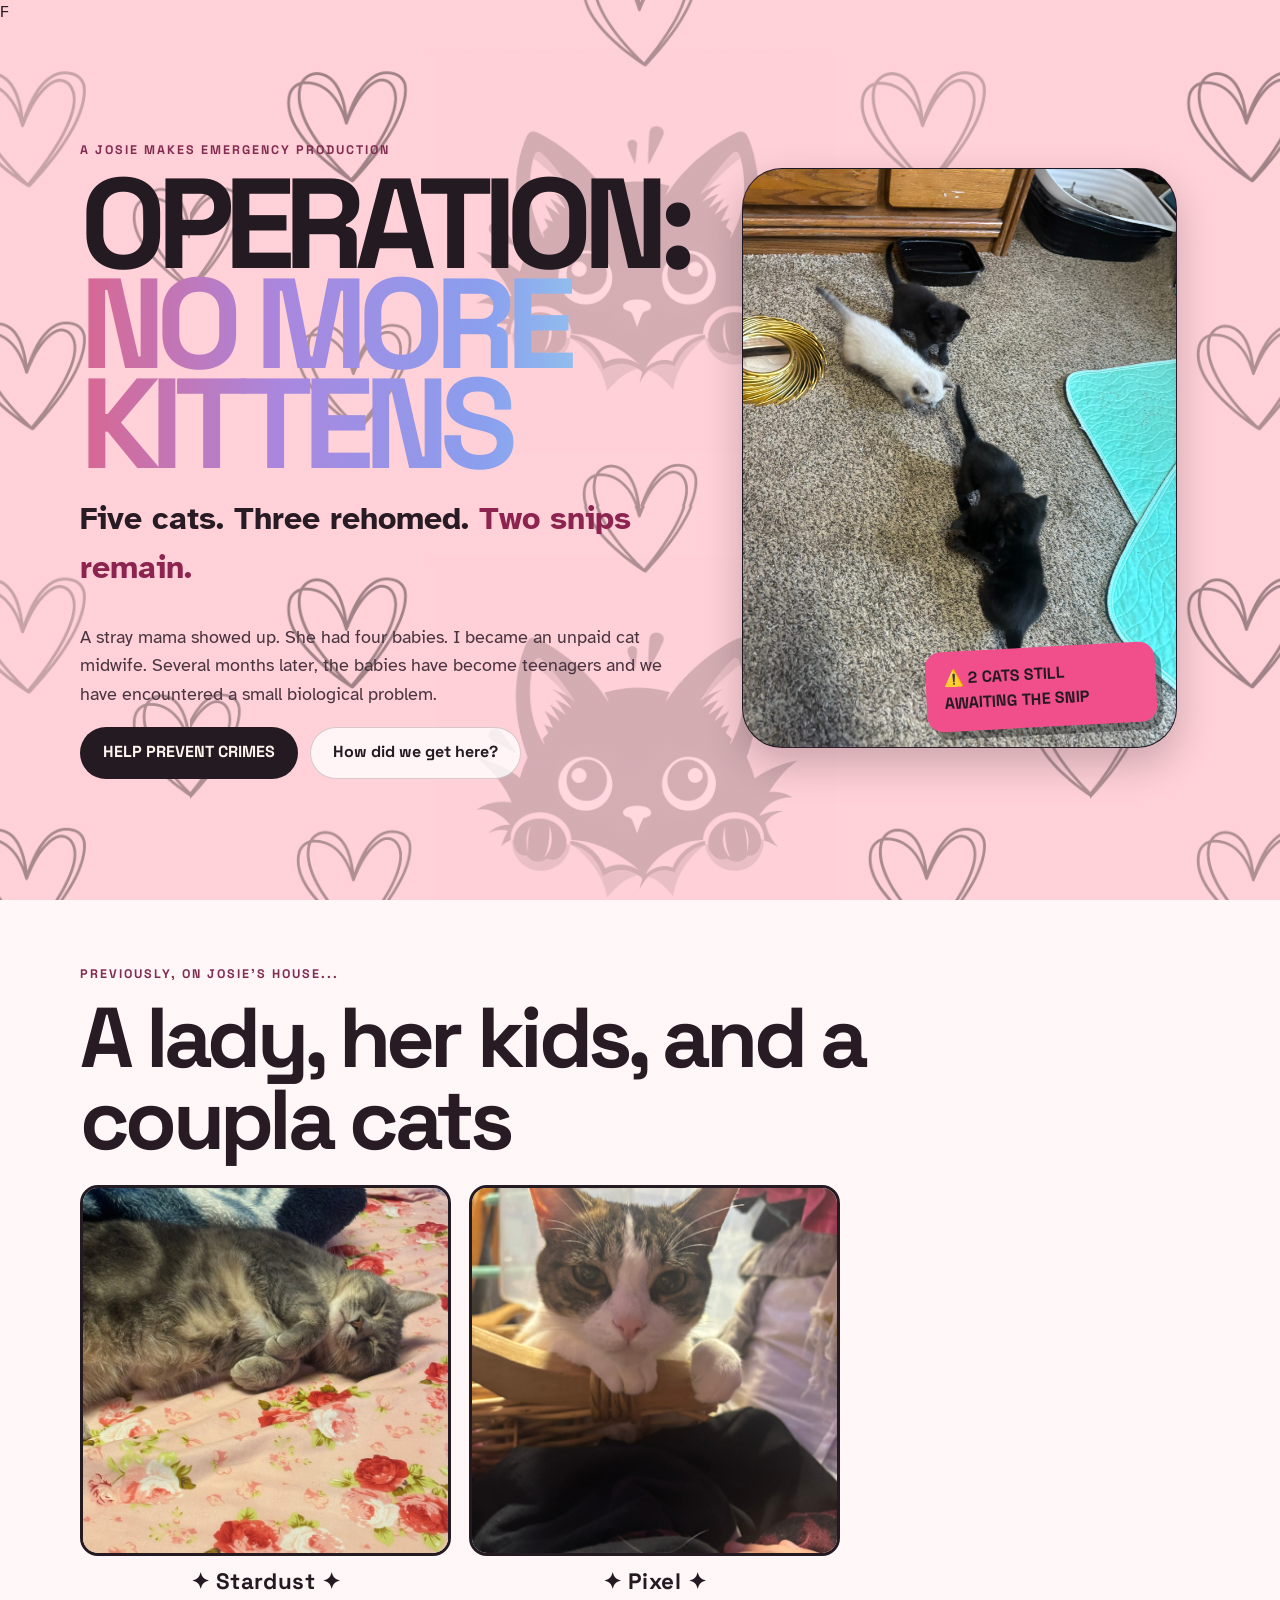
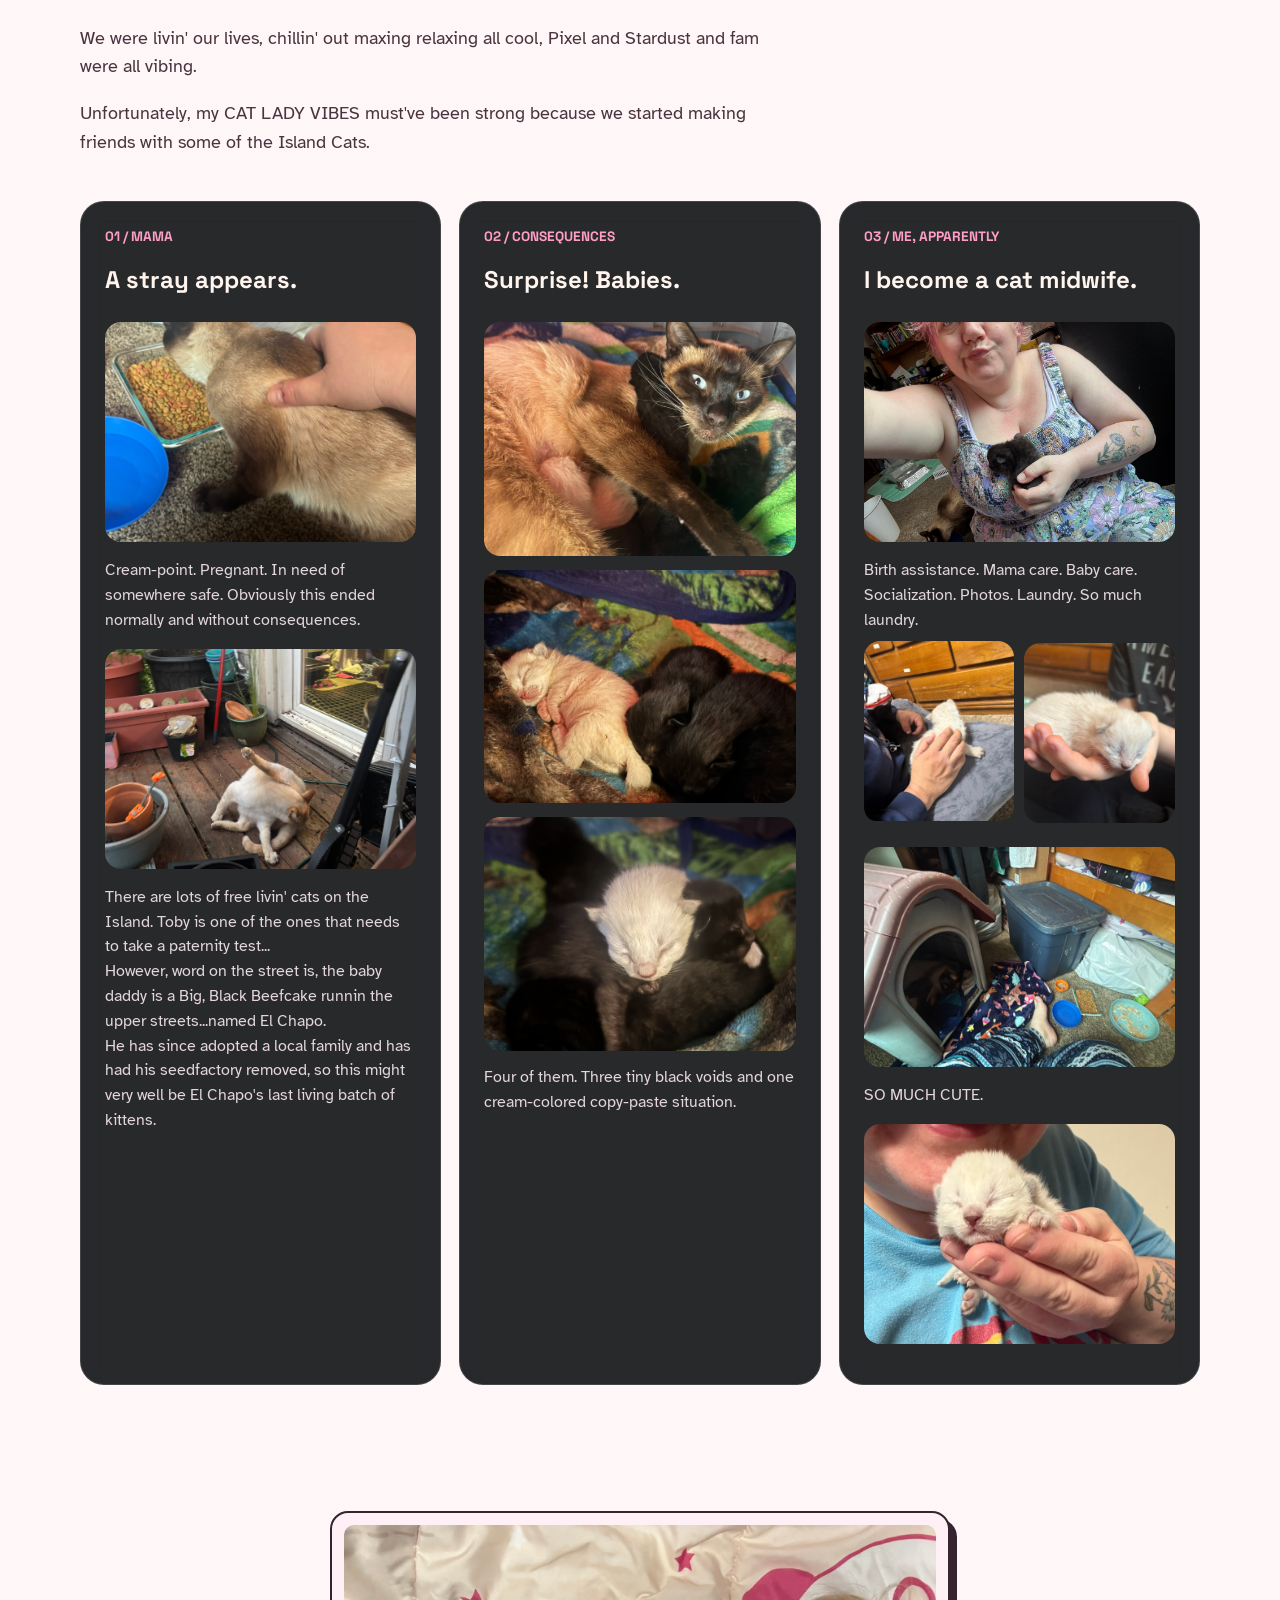
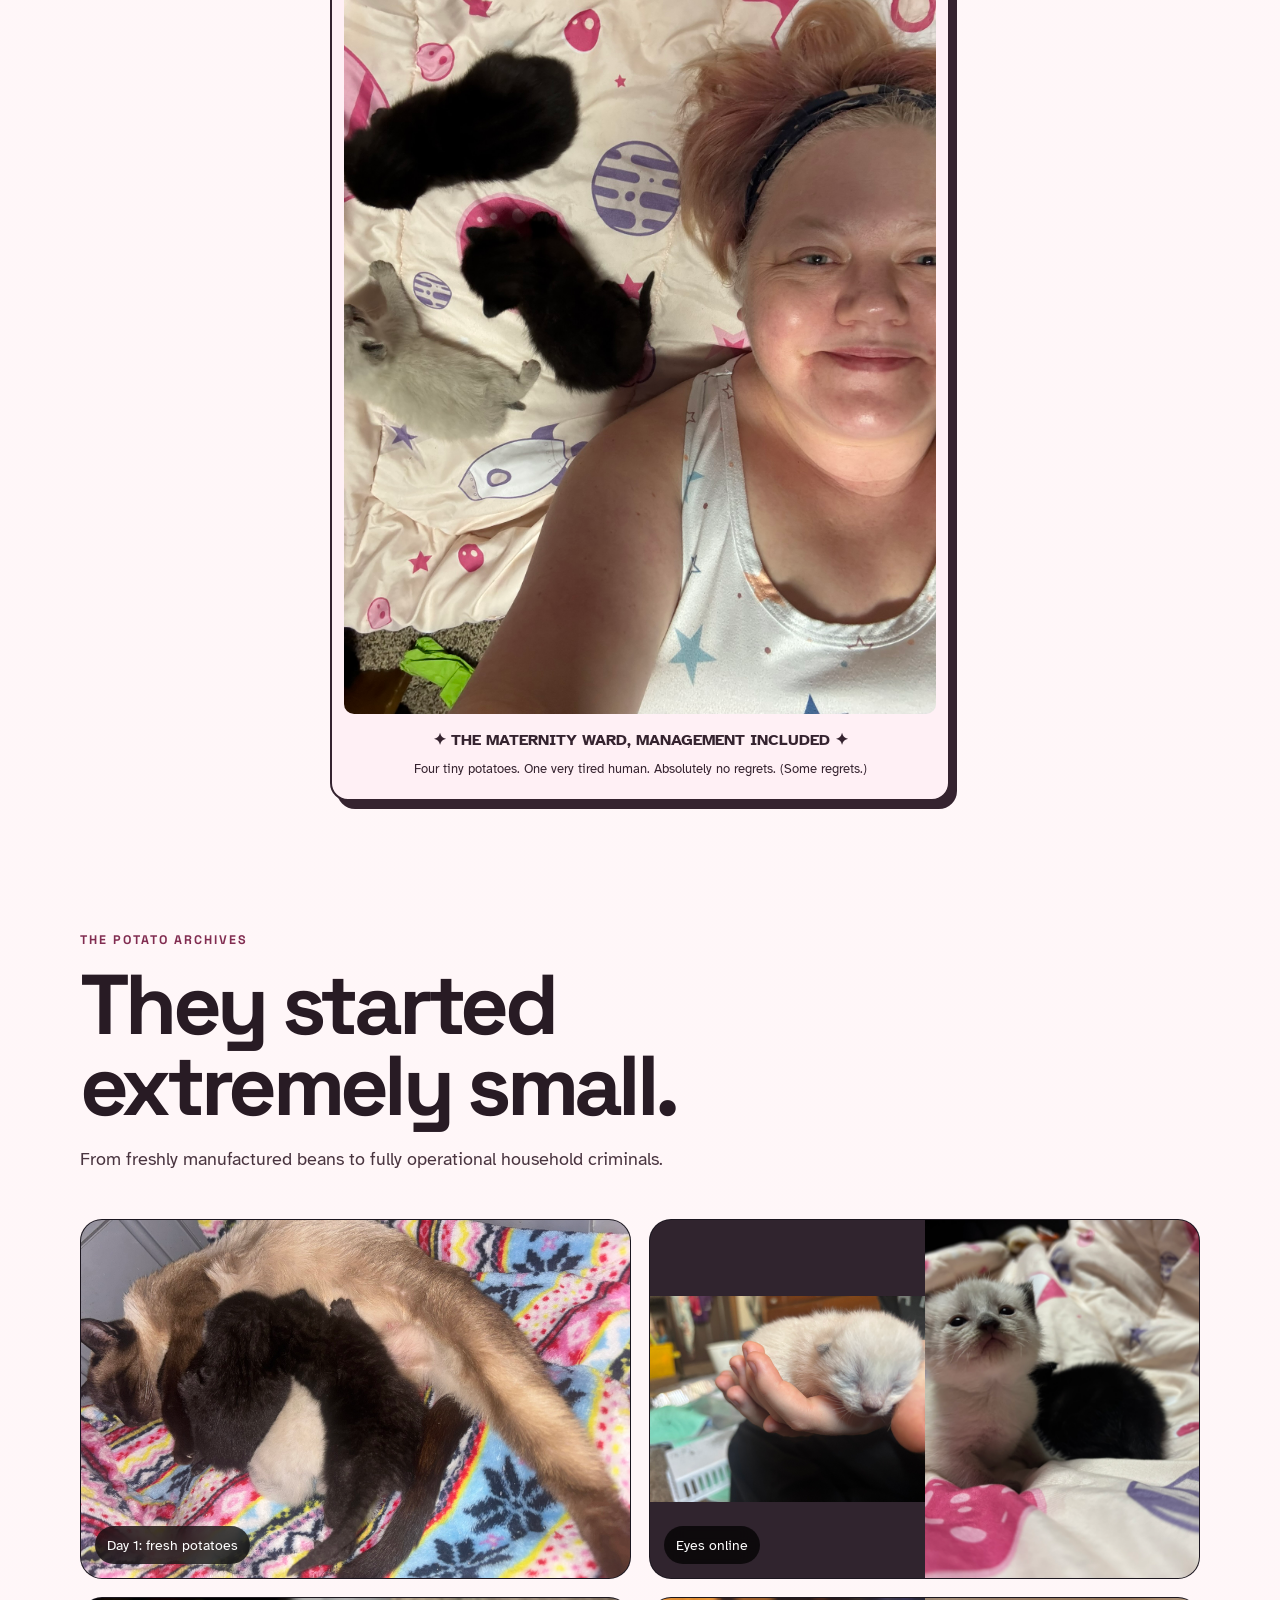
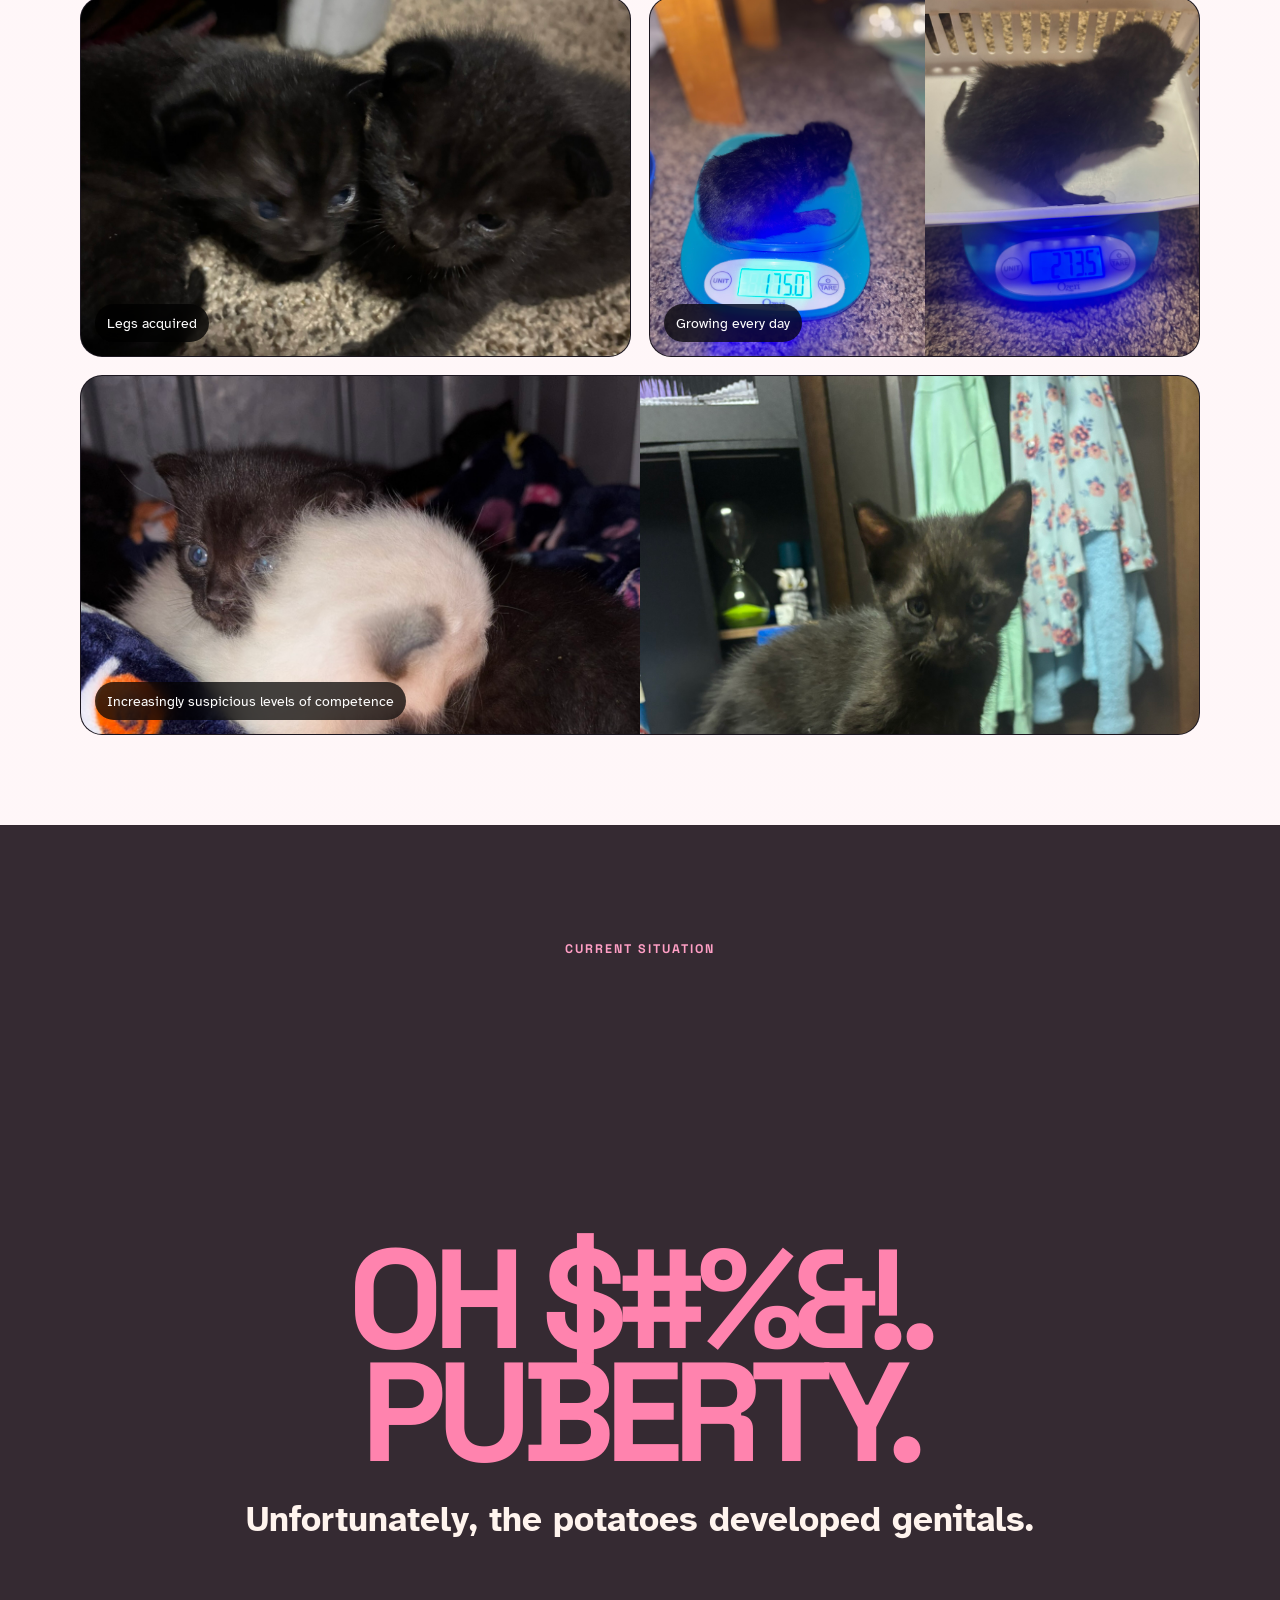
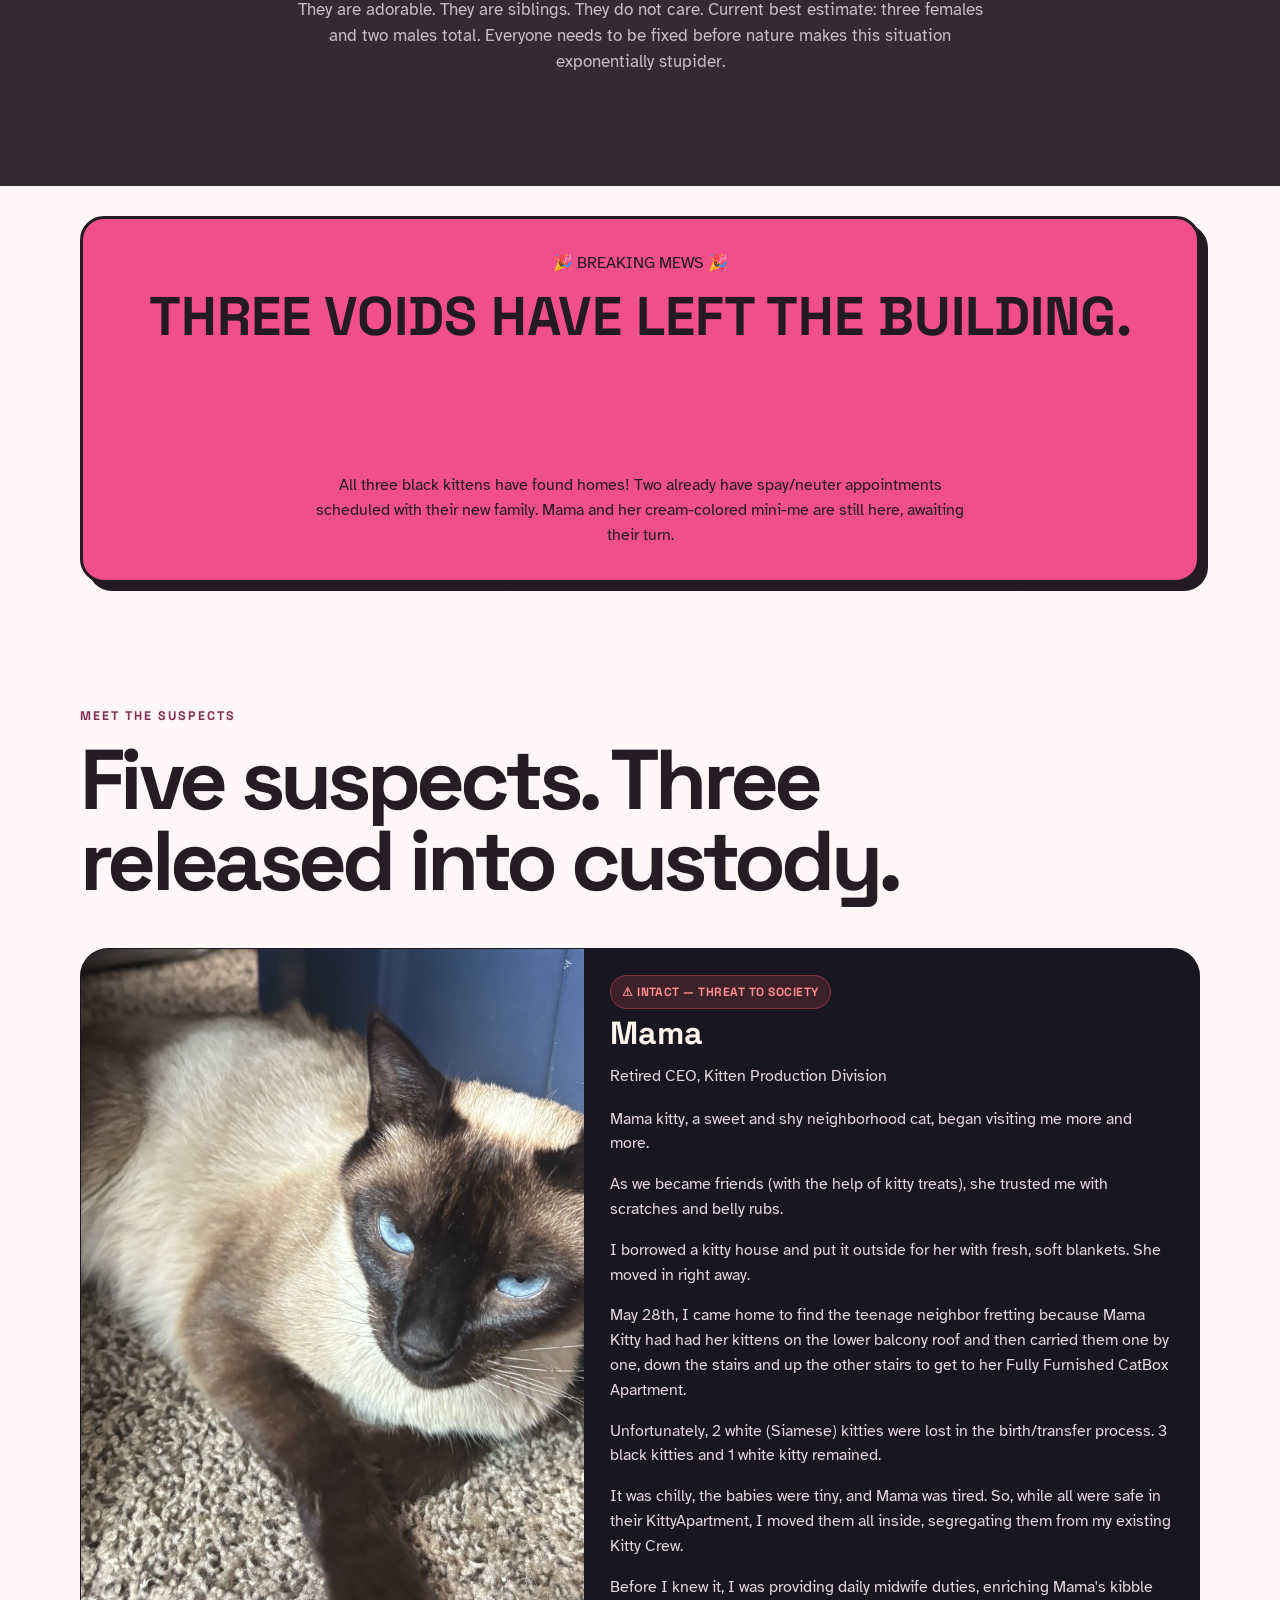
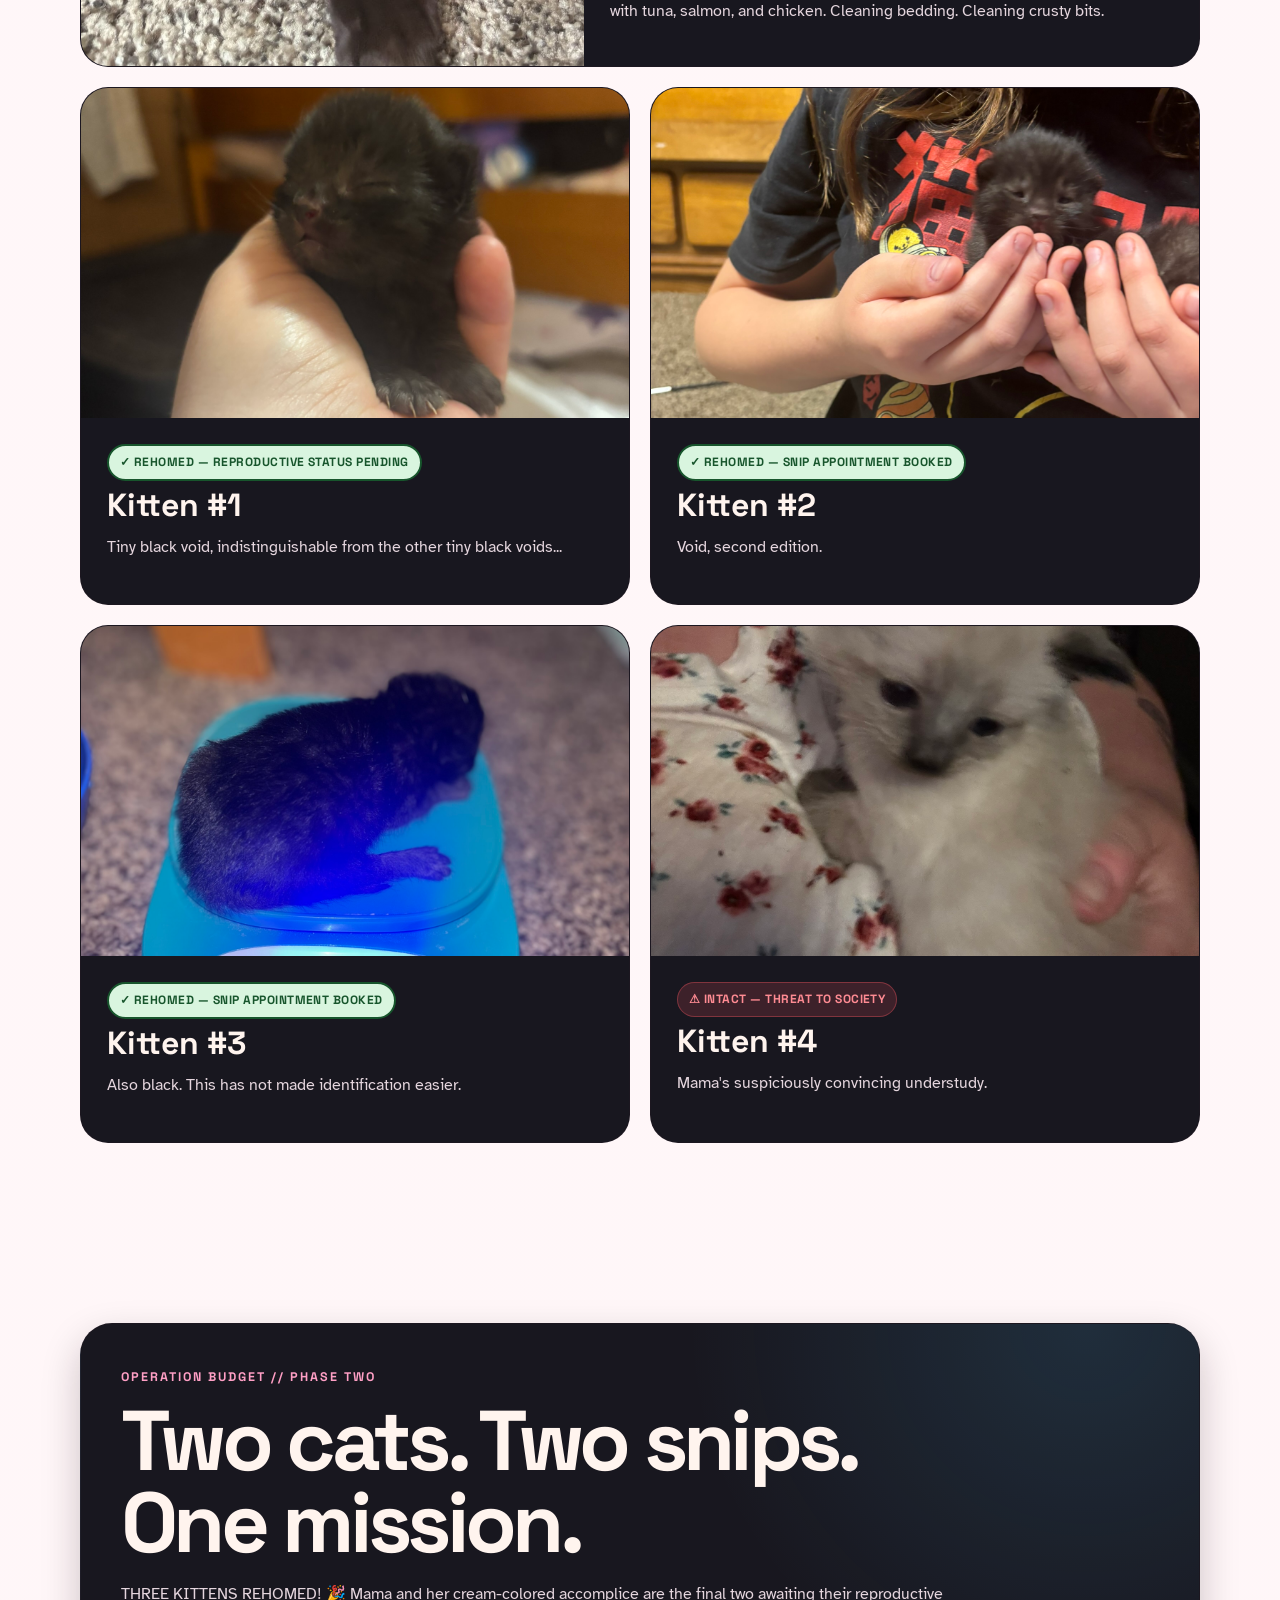
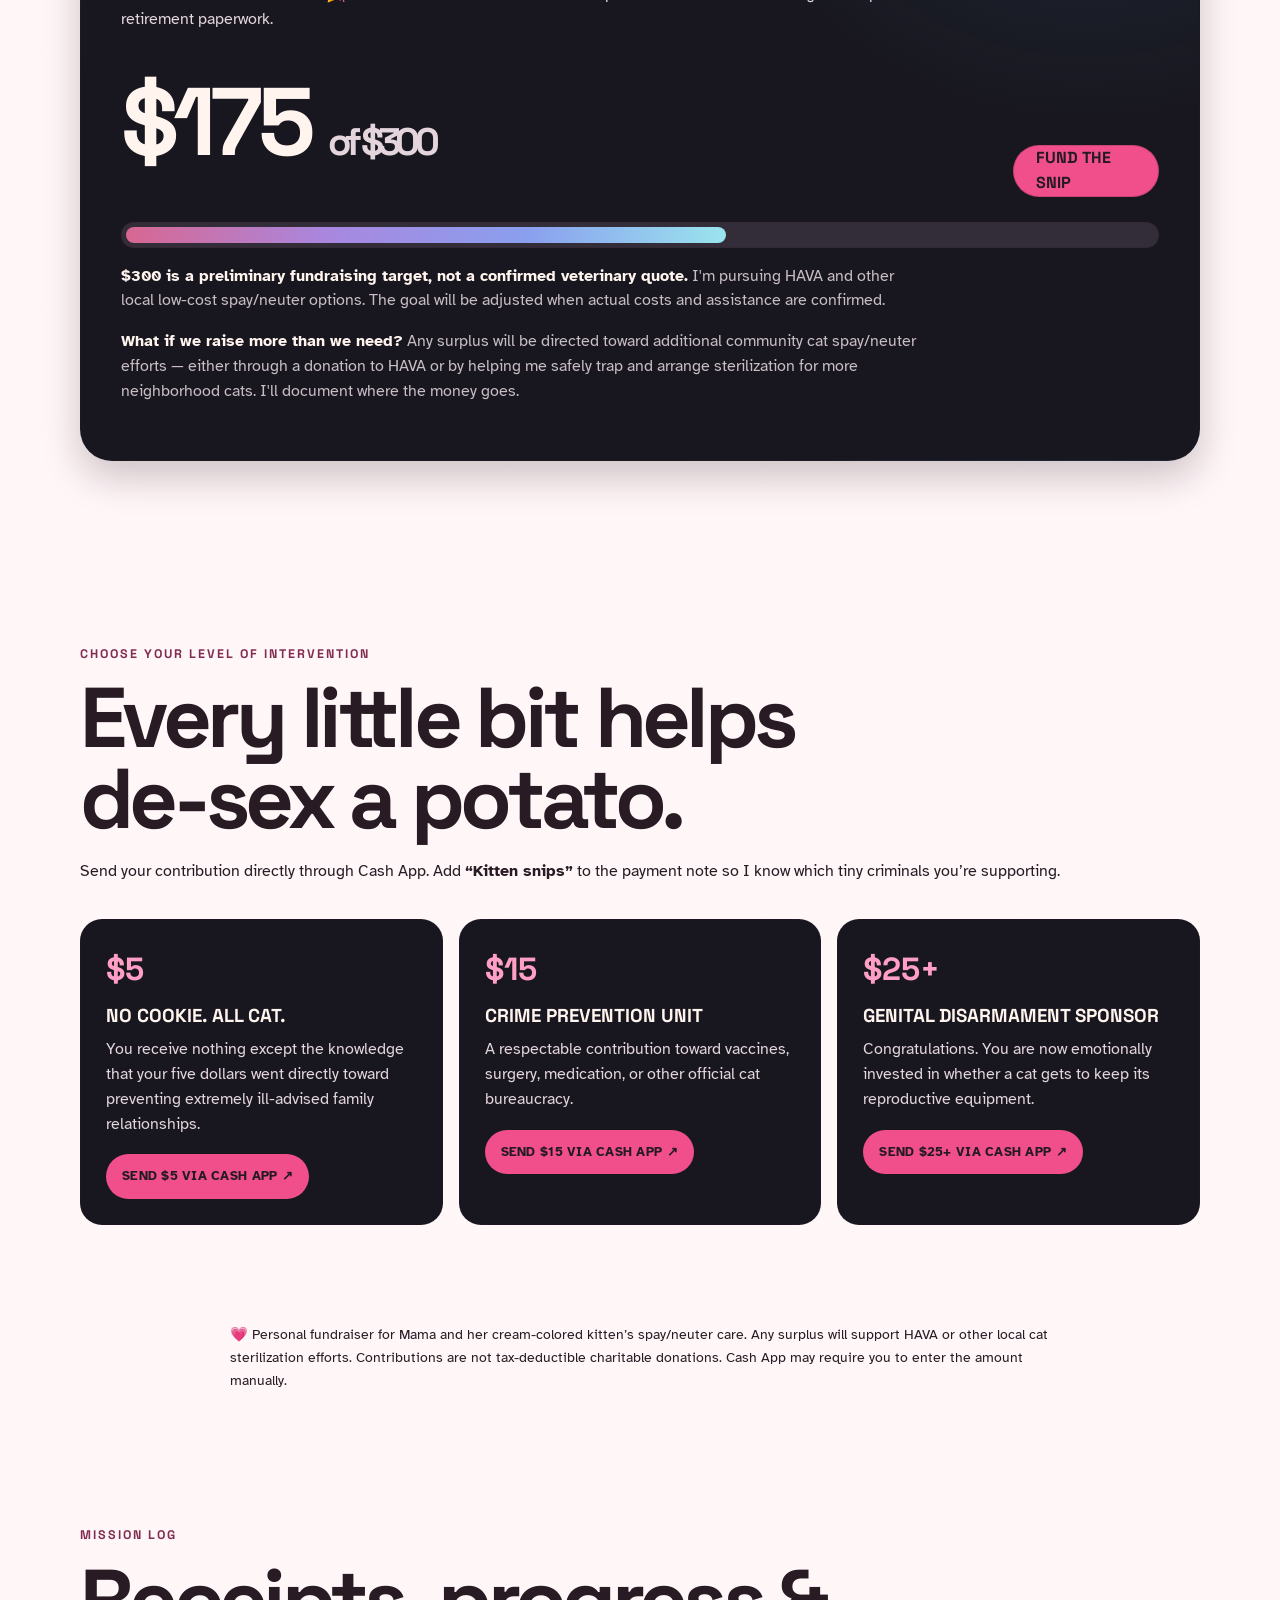
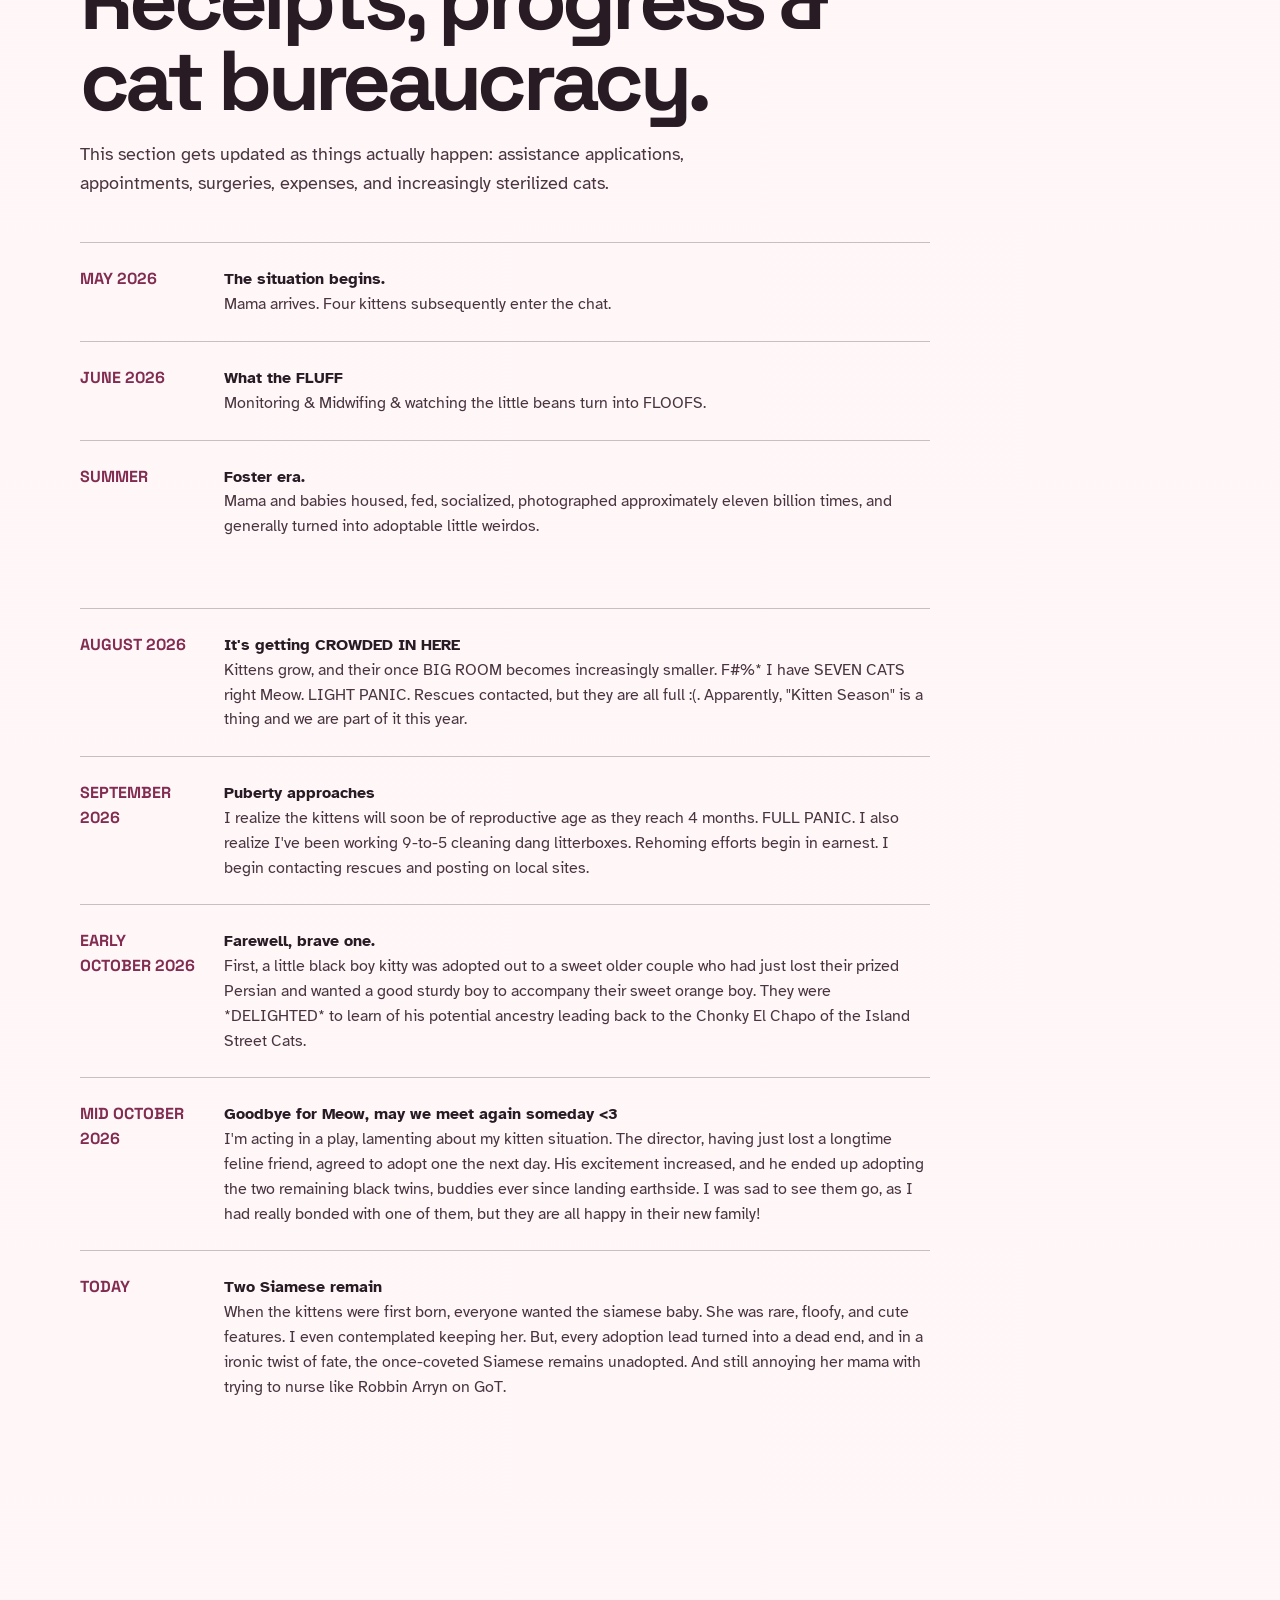
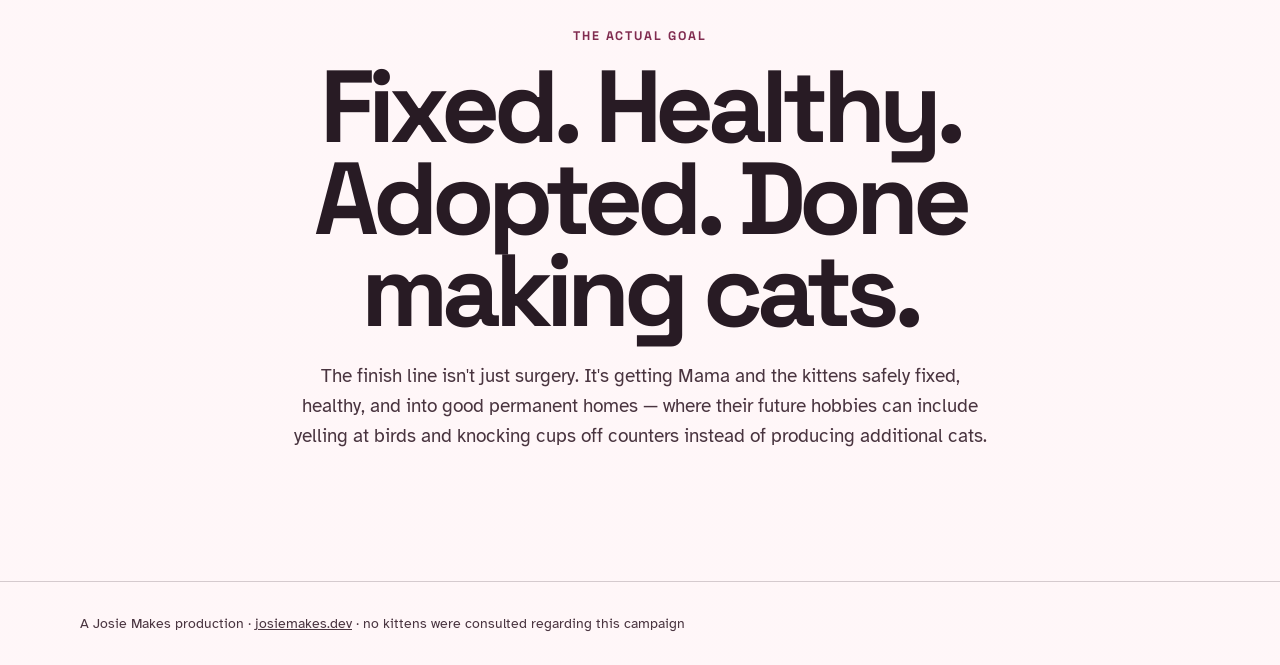
==== kittens/index.html @ ee3e8b47 "Update index.html +$100" ====
<!DOCTYPE html>
<html lang="en">

<head>
  <meta charset="UTF-8" />
  <meta name="viewport" content="width=device-width, initial-scale=1.0" />

  <title>Operation: No More Kittens | Josie Makes</title>F
  <meta name="description"
    content="Three kittens rehomed! Help Mama and her cream-colored kitten get spayed and support community cat care." />

  <!-- Same fonts as Josie Makes -->
  <link rel="preconnect" href="https://fonts.googleapis.com">
  <link rel="preconnect" href="https://fonts.gstatic.com" crossorigin>
  <link
    href="https://fonts.googleapis.com/css2?family=Atkinson+Hyperlegible:wght@400;700&family=Space+Grotesk:wght@400;500;600;700&display=swap"
    rel="stylesheet">

  <style>
    :root {
      --bg: #f7c8d0;

      /* dark ink */
      --ink: #241a22;
      --ink-soft: #49343f;

      /* cards */
      --card: #18171f;
      --card-2: #211f29;

      /* light text INSIDE dark cards */
      --cream: #fff4ee;
      --muted-light: #c9bdc4;

      /* text directly on pink */
      --text-dark: #281b24;
      --muted-dark: #765d69;

      /* accents */
      --pink: #d86791;
      --hot-pink: #f04f8b;
      --mauve: #a77c89;
      --red: #e65369;
      --green: #5dbb8a;

      --line: rgba(45, 27, 37, .20);
    }

    * {
      box-sizing: border-box;
    }

    html {
      scroll-behavior: smooth;
    }

    body {
      margin: 0;
      background:
        linear-gradient(rgba(255, 207, 216, 0.18),
          rgba(255, 207, 216, 0.18)),
        url("/images/cats/pinkcatwall3.png") center top / 900px auto repeat fixed;

      color: var(--text);
      font-family: "Atkinson Hyperlegible", sans-serif;
      line-height: 1.55;
    }

    h1,
    h2,
    h3,
    .eyebrow,
    .badge,
    .button {
      font-family: "Space Grotesk", sans-serif;
    }

    h1,
    h2,
    h3,
    p {
      margin-top: 0;
    }

    a {
      color: inherit;
    }

    img {
      display: block;
      max-width: 100%;
    }

    .wrap {
      width: min(calc(100% - 36px), var(--max));
      margin-inline: auto;
    }

    .section {
      padding: 90px 0;
    }

    .eyebrow {
      display: inline-block;
      margin-bottom: 14px;
      color: var(--yellow);
      font-size: .78rem;
      font-weight: 700;
      letter-spacing: .16em;
      text-transform: uppercase;
    }

    .section-title {
      max-width: 850px;
      margin-bottom: 18px;
      font-size: clamp(2.2rem, 7vw, 5.3rem);
      line-height: .96;
      letter-spacing: -.055em;
    }

    .section-copy {
      max-width: 720px;
      color: var(--muted);
      font-size: 1.15rem;
    }

    /* ---------------- HERO ---------------- */

    .hero {
      min-height: 94vh;
      display: grid;
      align-items: center;
      padding: 80px 0 60px;
      overflow: hidden;
    }

    .hero-grid {
      display: grid;
      grid-template-columns: 1.05fr .95fr;
      gap: 55px;
      align-items: center;
    }

    .hero h1 {
      margin-bottom: 20px;
      font-size: clamp(4rem, 10vw, 8.7rem);
      line-height: .78;
      letter-spacing: -.08em;
      text-transform: uppercase;
    }

    .hero h1 .no-more {
      display: block;
      background: linear-gradient(90deg,
          var(--pink),
          var(--purple),
          var(--blue),
          var(--cyan));
      -webkit-background-clip: text;
      background-clip: text;
      color: transparent;
    }

    .hero-tagline {
      max-width: 620px;
      margin-bottom: 30px;
      font-size: clamp(1.3rem, 3vw, 2rem);
      font-weight: 700;
    }

    .hero-tagline span {
      color: var(--yellow);
    }

    .hero-buttons {
      display: flex;
      flex-wrap: wrap;
      gap: 12px;
    }

    .button {
      display: inline-flex;
      justify-content: center;
      align-items: center;
      min-height: 52px;
      padding: 0 22px;
      border: 1px solid var(--line);
      border-radius: 999px;
      text-decoration: none;
      font-weight: 700;
      transition: .2s ease;
    }

    .button:hover {
      transform: translateY(-2px);
    }

    .button-primary {
      background: var(--text);
      color: #08080b;
    }

    .button-secondary {
      background: rgba(255, 255, 255, .05);
    }

    .hero-photo {
      position: relative;
      min-height: 560px;
      border: 1px solid var(--line);
      border-radius: 40px;
      background:
        linear-gradient(145deg, rgba(255, 79, 163, .15), transparent 45%),
        var(--card);
      box-shadow: var(--shadow);
      overflow: hidden;
    }

    .photo-slot {
      display: grid;
      place-items: center;
      min-height: 100%;
      padding: 30px;
      color: #77778a;
      text-align: center;
      font-family: "Space Grotesk", sans-serif;
      font-weight: 600;
    }

    .hero-sticker {
      position: absolute;
      right: 20px;
      bottom: 20px;
      max-width: 230px;
      padding: 15px 18px;
      border-radius: 16px;
      background: var(--yellow);
      color: #111;
      font-family: "Space Grotesk", sans-serif;
      font-weight: 700;
      transform: rotate(-3deg);
      box-shadow: 6px 8px 0 rgba(0, 0, 0, .35);
    }

    /* ---------------- STORY ---------------- */

    .story-grid {
      display: grid;
      grid-template-columns: repeat(3, 1fr);
      gap: 18px;
      margin-top: 45px;
    }

    .story-card,
    .cat-card,
    .contribution,
    .fundraiser {
      background: rgba(16, 18, 21, 0.90);
      backdrop-filter: blur(8px);
    }


    .story-number {
      margin-bottom: 50px;
      color: var(--pink);
      font-family: "Space Grotesk", sans-serif;
      font-size: .85rem;
      font-weight: 700;
    }

    .story-card h3 {
      font-size: 1.5rem;
    }

    .story-card p {
      margin-bottom: 0;
      color: var(--muted);
    }

    /* ---------------- TIMELINE ---------------- */

    .timeline {
      display: grid;
      grid-template-columns: 1.2fr .8fr 1fr;
      grid-auto-rows: 280px;
      gap: 14px;
      margin-top: 45px;
    }

    .timeline-card {
      position: relative;
      border: 1px solid var(--line);
      border-radius: 22px;
      background: var(--card);
      overflow: hidden;
    }

    .timeline-card:nth-child(1) {
      grid-row: span 2;
    }

    .timeline-card:nth-child(4) {
      grid-column: span 2;
    }

    .timeline-caption {
      position: absolute;
      left: 14px;
      bottom: 14px;
      max-width: calc(100% - 28px);
      padding: 8px 12px;
      border-radius: 999px;
      background: rgba(0, 0, 0, .72);
      font-size: .9rem;
      backdrop-filter: blur(10px);
    }

    /* ---------------- PUBERTY ---------------- */

    .puberty {
      padding: 110px 0;
      border-top: 1px solid var(--line);
      border-bottom: 1px solid var(--line);
      background:
        repeating-linear-gradient(-45deg,
          rgba(255, 229, 107, .05),
          rgba(255, 229, 107, .05) 15px,
          transparent 15px,
          transparent 30px);
      text-align: center;
    }

    .puberty h2 {
      margin-bottom: 24px;
      color: var(--yellow);
      font-size: clamp(3.5rem, 11vw, 9rem);
      line-height: .8;
      letter-spacing: -.07em;
    }

    .puberty .potatoes {
      margin: 0 auto;
      max-width: 800px;
      font-size: clamp(1.35rem, 3vw, 2.2rem);
      font-weight: 700;
    }

    .puberty .fine-print {
      max-width: 700px;
      margin: 22px auto 0;
      color: var(--muted);
      font-size: 1.05rem;
    }

    /* ---------------- CATS ---------------- */

    .cats-grid {
      display: grid;
      grid-template-columns: repeat(2, 1fr);
      gap: 20px;
      margin-top: 45px;
    }

    .cat-card {
      border: 1px solid var(--line);
      border-radius: 28px;
      background: var(--card);
      overflow: hidden;
    }

    .cat-card.mama {
      grid-column: span 2;
      display: grid;
      grid-template-columns: .9fr 1.1fr;
    }

    .cat-photo {
      min-height: 330px;
      background: var(--card-2);
    }

    .cat-info {
      padding: 26px;
    }

    .cat-name {
      margin-bottom: 5px;
      font-size: 2rem;
    }

    .cat-title {
      margin-bottom: 18px;
      color: var(--muted);
    }

    .badge {
      display: inline-block;
      padding: 7px 11px;
      border-radius: 999px;
      font-size: .75rem;
      font-weight: 700;
      letter-spacing: .04em;
    }

    .badge-danger {
      background: rgba(255, 89, 100, .16);
      color: #ff8b93;
      border: 1px solid rgba(255, 89, 100, .35);
    }

    .badge-fixed {
      background: rgba(114, 241, 166, .12);
      color: var(--green);
      border: 1px solid rgba(114, 241, 166, .3);
    }

    /* ---------------- FUNDRAISING ---------------- */

    .fundraiser {
      padding: 40px;
      border: 1px solid var(--line);
      border-radius: 32px;
      background:
        radial-gradient(circle at 90% 0%, rgba(84, 200, 255, .13), transparent 25rem),
        var(--card);
      box-shadow: var(--shadow);
    }

    .money-top {
      display: flex;
      justify-content: space-between;
      gap: 30px;
      align-items: end;
    }

    .money-number {
      font-family: "Space Grotesk", sans-serif;
      font-size: clamp(3rem, 8vw, 6rem);
      font-weight: 700;
      letter-spacing: -.06em;
    }

    .money-number span {
      color: var(--muted);
      font-size: .4em;
    }

    .progress-track {
      height: 26px;
      margin: 25px 0 16px;
      padding: 4px;
      border: 1px solid var(--line);
      border-radius: 999px;
      background: #09090c;
    }

    .progress-bar {
      width: 0%;
      height: 100%;
      border-radius: inherit;
      background: linear-gradient(90deg,
          var(--pink),
          var(--purple),
          var(--blue),
          var(--cyan));
      transition: width 1s ease;
    }

    .cost-note {
      max-width: 800px;
      color: var(--muted);
    }

    .cost-note strong {
      color: var(--text);
    }

    /* ---------------- CONTRIBUTIONS ---------------- */

    .contribution-grid {
      display: grid;
      grid-template-columns: repeat(3, 1fr);
      gap: 16px;
      margin-top: 35px;
    }

    .contribution {
      padding: 25px;
      border: 1px solid var(--line);
      border-radius: 22px;
      background: var(--card);
    }

    .contribution .amount {
      color: var(--cyan);
      font-family: "Space Grotesk", sans-serif;
      font-size: 2rem;
      font-weight: 700;
    }

    .contribution h3 {
      margin: 7px 0;
    }

    .contribution p {
      margin: 0;
      color: var(--muted);
    }

    /* ---------------- MISSION LOG ---------------- */

    .mission-log {
      max-width: 850px;
      margin-top: 45px;
    }

    .log-entry {
      display: grid;
      grid-template-columns: 120px 1fr;
      gap: 24px;
      padding: 24px 0;
      border-top: 1px solid var(--line);
    }

    .log-date {
      color: var(--yellow);
      font-family: "Space Grotesk", sans-serif;
      font-weight: 700;
    }

    .log-entry p {
      margin-bottom: 0;
      color: var(--muted);
    }

    /* ---------------- END ---------------- */

    .ending {
      padding: 110px 0 130px;
      text-align: center;
    }

    .ending h2 {
      max-width: 900px;
      margin: 0 auto 25px;
      font-size: clamp(2.8rem, 8vw, 6.5rem);
      line-height: .9;
      letter-spacing: -.06em;
    }

    .ending p {
      max-width: 700px;
      margin: 0 auto;
      color: var(--muted);
      font-size: 1.2rem;
    }

    footer {
      padding: 30px 0;
      border-top: 1px solid var(--line);
      color: var(--muted);
      font-size: .9rem;
    }

    /* ---------------- MOBILE ---------------- */

    @media (max-width: 800px) {
      .section {
        padding: 70px 0;
      }

      .hero {
        min-height: auto;
        padding-top: 55px;
      }

      .hero-grid,
      .cat-card.mama {
        grid-template-columns: 1fr;
      }

      .hero-photo {
        min-height: 430px;
      }

      .story-grid,
      .contribution-grid {
        grid-template-columns: 1fr;
      }

      .timeline {
        grid-template-columns: 1fr 1fr;
        grid-auto-rows: 230px;
      }

      .timeline-card:nth-child(1) {
        grid-row: span 1;
        grid-column: span 2;
      }

      .timeline-card:nth-child(4) {
        grid-column: span 2;
      }

      .cats-grid {
        grid-template-columns: 1fr;
      }

      .cat-card.mama {
        grid-column: auto;
      }

      .money-top {
        display: block;
      }

      .log-entry {
        grid-template-columns: 1fr;
        gap: 5px;
      }
    }

    @media (max-width: 500px) {
      .wrap {
        width: min(calc(100% - 24px), var(--max));
      }

      .hero h1 {
        font-size: clamp(3.4rem, 19vw, 5rem);
      }

      .hero-photo {
        min-height: 360px;
        border-radius: 26px;
      }

      .timeline {
        display: flex;
        flex-direction: column;
      }

      .timeline-card {
        min-height: 270px;
      }

      .fundraiser {
        padding: 25px 20px;
      }
    }

    /* ADOPTION VICTORY BANNER */

    .adoption-banner {
      margin: 30px 0;
      padding: 32px;
      border: 3px solid #241a22;
      border-radius: 24px;
      background: #f04f8b;
      color: #241a22;
      text-align: center;
      box-shadow: 8px 8px 0 #241a22;
    }

    /* Rest of the adoption-banner CSS here */

    .badge-success {
      background: #d9f5df;
      color: #17552c;
      border: 2px solid #17552c;
    }

    /* LAYOUT + PHOTO REPAIRS — October 2026 */
    :root {
      --max: 1120px;
      --text: var(--cream);
      --muted: var(--muted-light);
      --yellow: var(--hot-pink);
      --purple: #a987df;
      --blue: #8a9fee;
      --cyan: #9ae4ee;
      --shadow: 0 16px 38px rgba(28, 12, 24, .22);
    }
    body { color: var(--text-dark); }
    .eyebrow { color: #812c50; }
    .section-copy { color: var(--ink-soft); }
    .hero-tagline span { color: #8d234f; }
    .hero h1 { color: var(--ink); }
    .button-primary { background: var(--ink); color: #fff4ee; }
    .button-secondary { background: rgba(255,255,255,.78); color: var(--ink); }
    .hero-photo .photo-slot { height: 100%; padding: 0; }
    .hero-photo .photo-slot img { width: 100%; height: 100%; min-height: 560px; object-fit: cover; }
    .hero-sticker { background: #f04f8b; color: #241a22; }
    .story-card { padding: 24px; border-radius: 24px; color: var(--cream); border: 1px solid rgba(255,255,255,.13); }
    .story-card p, .story-card .story-number { color: var(--muted-light); }
    .story-card .story-number { color: #ff9fc5; margin-bottom: 14px; }
    .story-card h3 { color: var(--cream); }
    .story-photo { margin: 14px 0 22px; }
    .story-photo img { display: block; width: 100%; max-height: 370px; object-fit: cover; border-radius: 15px; }
    .story-photo-pair { display: grid; grid-template-columns: 1fr 1fr; gap: 15px; max-width: 760px; margin: 25px 0; }
    .story-photo-pair img { width: 100%; height: 290px; object-fit: cover; border: 3px solid var(--ink); border-radius: 18px; }
    .story-intro { max-width: 800px; }
    .story-card .photo-pair { display: grid; grid-template-columns: 1fr 1fr; gap: 10px; }
    .story-card .photo-pair .story-photo { margin: 8px 0; }
    .story-card .photo-pair img { height: 180px; }
    .story-card .story-photo img { max-height: 250px; }
    .story-card .story-photo + .story-photo { margin-top: 10px; }
    .story-card .story-photo figcaption { font-size: .82rem; margin-top: 5px; color: var(--muted-light); }
    .timeline-card .photo-slot { padding: 0; height: 100%; min-height: 0; display: block; }
    .timeline-card .photo-slot img { width: 100%; height: 100%; object-fit: cover; }
    .timeline-card .photo-pair { display: grid; grid-template-columns: 1fr 1fr; height: 100%; }
    .timeline-card .photo-pair img { width: 100%; height: 100%; object-fit: cover; }
    .timeline-caption { color: #fff; z-index: 1; }
    .puberty { background: rgba(36, 26, 34, .92); color: var(--cream); }
    .puberty .eyebrow { color: #ff9fc5; }
    .puberty h2 { color: #ff83ae; }
    .puberty .fine-print { color: var(--muted-light); margin-top: 24px; }
    .puberty-gallery { display: grid; grid-template-columns: repeat(3, minmax(0,1fr)); gap: 12px; max-width: 850px; margin: 25px auto 35px; }
    .puberty-gallery img { width: 100%; height: 210px; object-fit: cover; border-radius: 18px; }
    .puberty-photo { max-width: 320px; margin: 25px auto; }
    .puberty-photo img { width: 100%; max-height: 280px; object-fit: cover; border-radius: 18px; }
    .adoption-banner h2 { margin: 12px 0; font-size: clamp(1.8rem, 5vw, 3.4rem); line-height: 1.05; }
    .adoption-banner p { max-width: 650px; margin: 16px auto 0; }
    .adoption-banner img { width: min(100%, 660px); max-height: 390px; object-fit: contain; margin: 20px auto; border-radius: 18px; }
    .cat-photo { overflow: hidden; }
    .cat-photo .photo-slot { padding: 0; height: 100%; }
    .cat-photo img { display: block; width: 100%; height: 100%; min-height: 330px; max-height: 430px; object-fit: cover; }
    .cat-card.mama .cat-photo img { max-height: none; }
    .cat-card { color: var(--cream); }
    .cat-title, .cat-info p { color: var(--muted-light); }
    .fundraiser, .contribution { color: var(--cream); }
    .fundraiser .eyebrow { color: #ff9fc5; }
    .fundraiser .cost-note, .contribution p { color: var(--muted-light); }
    .fundraiser .cost-note strong { color: var(--cream); }
    .contribution .amount { color: #ff9fc5; }
    .mission-log .log-entry { border-top-color: rgba(36,26,34,.25); }
    .mission-log .log-date { color: #812c50; }
    .mission-log .log-entry p, .ending p, footer { color: var(--ink-soft); }
    .ending .eyebrow { color: #812c50; }
    @media (max-width: 800px) {
      .hero-photo .photo-slot img { min-height: 430px; }
      .story-photo-pair img { height: 220px; }
      .puberty-gallery img { height: 170px; }
    }
    @media (max-width: 500px) {
      .hero-photo .photo-slot img { min-height: 360px; }
      .story-photo-pair { gap: 8px; }
      .story-photo-pair img { height: 170px; }
      .puberty-gallery { gap: 7px; }
      .puberty-gallery img { height: 130px; border-radius: 10px; }
      .story-card { padding: 20px; }
      .cat-photo img { max-height: 370px; }
    }


    /* CONTRAST FIX: readable text on charcoal cards */
    .cat-card, .cat-card .cat-info, .fundraiser, .contribution, .story-card {
      color: #fff4ee;
    }
    .cat-card .cat-name, .cat-card h3,
    .fundraiser h2, .fundraiser .section-title,
    .fundraiser .money-number, .contribution h3,
    .story-card h3 {
      color: #fff4ee;
    }
    .cat-card .cat-title, .cat-card .cat-info p,
    .fundraiser p, .fundraiser .money-number span,
    .contribution p, .story-card p {
      color: #e4d5dd;
    }
    .fundraiser .eyebrow { color: #ff9fc5; }
    .fundraiser .button-primary { background: #f04f8b; color: #241a22; }
    .fundraiser .progress-track { background: #332d39; }

  
    /* ===== TAME THE GIANT POTATO PHOTOS ===== */
    .story-photo {
      width: 100%;
      max-width: 100%;
      margin: 16px 0;
      overflow: hidden;
      border-radius: 16px;
    }
    .story-photo img {
      display: block;
      width: 100%;
      height: 220px;
      object-fit: cover;
      object-position: center;
    }
    .story-card {
      min-width: 0;
      overflow: hidden;
    }
    .story-card img {
      width: 100%;
      max-height: 240px;
      object-fit: cover;
      border-radius: 12px;
    }
    .timeline-card img {
      width: 100%;
      height: 100%;
      object-fit: cover;
    }
    .cat-photo { overflow: hidden; }
    .cat-photo img {
      display: block;
      width: 100%;
      height: 300px;
      object-fit: cover;
    }
    .cat-card.mama .cat-photo img {
      height: 100%;
      min-height: 330px;
    }
    /* Keep the two introductory portraits from becoming full-screen. */
    .story-photo-pair { max-width: 760px; }
    .story-photo-pair img { height: 220px; }
    @media (max-width: 600px) {
      .story-photo img { height: 190px; }
      .story-photo-pair img { height: 180px; }
      .cat-card.mama .cat-photo img { height: 280px; min-height: 0; }
    }

    /* ===== PHOTO LAYOUT REFINEMENTS: STARDUST, PIXEL & POTATO ARCHIVES ===== */
    .story-photo-pair {
      display: grid;
      grid-template-columns: repeat(2, minmax(0, 1fr));
      gap: 18px;
      width: min(100%, 760px);
      max-width: 760px;
      margin: 24px 0;
    }
    .story-photo-pair .resident-cat { margin: 0; min-width: 0; }
    .story-photo-pair .resident-cat img {
      width: 100%;
      height: auto;
      aspect-ratio: 1 / 1;
      object-fit: cover;
      border: 3px solid var(--ink);
      border-radius: 18px;
    }
    .resident-cat figcaption {
      margin-top: 9px;
      color: var(--ink);
      text-align: center;
      font-family: "Space Grotesk", sans-serif;
      font-size: clamp(1.05rem, 2.5vw, 1.4rem);
      font-weight: 700;
      letter-spacing: .02em;
    }
    /* Each consequences photo gets its own wide, legible frame. */
    .consequences-card .story-photo { margin: 14px 0; }
    .consequences-card .story-photo img,
    .story-card .consequences-card .story-photo img {
      display: block;
      width: 100%;
      height: auto;
      aspect-ratio: 4 / 3;
      max-height: none;
      object-fit: cover;
      border-radius: 14px;
    }
    /* Bigger, wider archive panels instead of a cramped mosaic. */
    .timeline {
      grid-template-columns: repeat(2, minmax(0, 1fr));
      grid-auto-rows: 360px;
      gap: 18px;
    }
    .timeline-card:nth-child(1),
    .timeline-card:nth-child(4) {
      grid-row: auto;
      grid-column: auto;
    }
    .timeline-card:last-child { grid-column: 1 / -1; }
    .timeline-card .photo-slot,
    .timeline-card .photo-pair { width: 100%; height: 100%; min-height: 0; }
    .timeline-card .photo-slot img,
    .timeline-card .photo-pair img {
      display: block;
      width: 100%;
      height: 100%;
      object-fit: cover;
    }
    .timeline-card .photo-pair { grid-template-columns: repeat(2, minmax(0, 1fr)); }
    .timeline-caption { color: #fff; }
    @media (max-width: 800px) {
      .timeline { grid-template-columns: 1fr; grid-auto-rows: 340px; }
      .timeline-card:nth-child(1), .timeline-card:nth-child(4),
      .timeline-card:last-child { grid-column: auto; grid-row: auto; }
    }
    @media (max-width: 500px) {
      .story-photo-pair { gap: 10px; }
      .story-photo-pair .resident-cat img { height: auto; aspect-ratio: 1 / 1; }
      .resident-cat figcaption { font-size: 1rem; }
      .timeline { display: grid; grid-template-columns: 1fr; grid-auto-rows: 285px; }
      .timeline-card { min-height: 0; }
      .consequences-card .story-photo img { aspect-ratio: 4 / 3; height: auto; }
    }

  <p style="text-align:center; font-size:0.95rem; margin:18px 0; color:#ffe1eb;">
  🐾 <strong>Help us keep the kitten accounting straight!</strong><br>
  When sending your contribution through Cash App,
  please enter <strong>“Operation: No More Kittens”</strong>
  in the payment memo so we can track every dollar raised.
</p>
    
    /* Cash App contribution links */
    .cash-intro { max-width: 720px; line-height: 1.65; margin: 12px 0 24px; }
    .cash-button { display: inline-flex; align-items: center; justify-content: center; text-align: center; margin-top: 18px; padding: 12px 16px; min-height: 44px; border-radius: 999px; background: #f04f8b; color: #241a22 !important; font-weight: 800; text-decoration: none; font-size: .84rem; letter-spacing: .02em; transition: transform .15s ease, filter .15s ease; }
    .cash-button:hover { transform: translateY(-2px); filter: brightness(1.08); }
    .cash-disclaimer { font-size: .9rem; line-height: 1.6; max-width: 820px; margin: 8px auto 40px; }
    @media (max-width: 650px) { .cash-button { width: 100%; } }


    /* Show the entire baby, no accidental decapitation */
.timeline-card img.show-whole-photo {
  object-fit: contain !important;
  object-position: center;
  background: #30242e;
}
.kitten-selfie {
  max-width: 620px;
  margin: 36px auto;
  padding: 12px 12px 20px;
  background: #fff0f5;
  border: 2px solid #35232f;
  border-radius: 18px;
  text-align: center;
  box-shadow: 7px 8px 0 #35232f;
}

.kitten-selfie img {
  width: 100%;
  height: auto;
  display: block;
  border-radius: 10px;
}

.kitten-selfie figcaption {
  color: #35232f;
  font-weight: 800;
  padding: 14px 8px 0;
}

.kitten-selfie figcaption small {
  display: block;
  font-weight: 400;
  margin-top: 6px;
}
    
</style>
</head>

<body>

  <!-- HERO -->
  <header class="hero">
    <div class="wrap hero-grid">

      <div>
        <div class="eyebrow">A Josie Makes Emergency Production</div>

        <h1>
          Operation:
          <span class="no-more">No More Kittens</span>
        </h1>

        <p class="hero-tagline">
          Five cats. Three rehomed.
          <span>Two snips remain.</span>
        </p>

        <p class="section-copy">
          A stray mama showed up. She had four babies.
          I became an unpaid cat midwife. Several months later,
          the babies have become teenagers and we have encountered
          a small biological problem.
        </p>

        <div class="hero-buttons">
          <a class="button button-primary" href="#fundraiser">
            HELP PREVENT CRIMES
          </a>

          <a class="button button-secondary" href="#story">
            How did we get here?
          </a>
        </div>
      </div>

      <div class="hero-photo">
        <div class="photo-slot">
          <img src="/images/cats/02playingkittens.JPEG" alt="4 young kittens, 3 black, 1 white" loading="lazy">
        </div>

        <div class="hero-sticker">
          ⚠️ 2 CATS STILL AWAITING THE SNIP
        </div>
      </div>

    </div>
  </header>


  <!-- ORIGIN STORY -->
  <section class="section" id="story">
    <div class="wrap">
      <div class="eyebrow">Previously, on Josie's House...</div>
      <h2 class="section-title">A lady, her kids, and a coupla cats</h2>
      <div class="story-photo-pair" aria-label="Meet Stardust and Pixel">
        <figure class="resident-cat">
          <img src="/images/cats/01stardust.JPEG" alt="Stardust, one of the resident cats" loading="lazy">
          <figcaption>✦ Stardust ✦</figcaption>
        </figure>
        <figure class="resident-cat">
          <img src="/images/cats/01pixel.JPEG" alt="Pixel, one of the resident cats" loading="lazy">
          <figcaption>✦ Pixel ✦</figcaption>
        </figure>
      </div>
      <div class="story-intro">
        <p class="section-copy">We were livin' our lives, chillin' out maxing relaxing all cool, Pixel and Stardust and fam were all vibing.</p>
        <p class="section-copy">Unfortunately, my CAT LADY VIBES must've been strong because we started making friends with some of the Island Cats.</p>
      </div>
      <div class="story-grid">
        <article class="story-card">
          <div class="story-number">01 / MAMA</div>
          <h3>A stray appears.</h3>
          <div class="story-photo"><img src="/images/cats/01petsandfood.JPEG" alt="Feeding and petting Mama Kitty" loading="lazy"></div>
          <p>Cream-point. Pregnant. In need of somewhere safe. Obviously this ended normally and without consequences.</p>
          <div class="story-photo"><img src="/images/cats/01oneofthemanytoms.JPEG" alt="Toby, a sandy orange tabby" loading="lazy"></div>
          <p>There are lots of free livin' cats on the Island. Toby is one of the ones that needs to take a paternity test...</p>
          <p>However, word on the street is, the baby daddy is a Big, Black Beefcake runnin the upper streets...named El Chapo.</p>
          <p>He has since adopted a local family and has had his seedfactory removed, so this might very well be El Chapo's last living batch of kittens.</p>
        </article>
        <article class="story-card consequences-card">
          <div class="story-number">02 / CONSEQUENCES</div>
          <h3>Surprise! Babies.</h3>
          <div class="story-photo"><img src="/images/cats/01postpartumama.JPEG" alt="Mama with her newborn kittens" loading="lazy"></div>
          <div class="story-photo"><img src="/images/cats/01 newborn puddle.JPEG" alt="Newborn kitten puddle" loading="lazy"></div>
          <div class="story-photo"><img src="/images/cats/01jellybeans.jpeg" alt="Tiny newborn jellybeans" loading="lazy"></div>
          <p>Four of them. Three tiny black voids and one cream-colored copy-paste situation.</p>
        </article>
        <article class="story-card">
          <div class="story-number">03 / ME, APPARENTLY</div>
          <h3>I become a cat midwife.</h3>
          <div class="story-photo"><img src="/images/cats/01midwife.jpeg" alt="Josie on cat midwife duty" loading="lazy"></div>
          <p>Birth assistance. Mama care. Baby care. Socialization. Photos. Laundry. So much laundry.</p>
          <div class="photo-pair">
            <div class="story-photo"><img src="/images/cats/02chewysnuggles.JPEG" alt="Kittens getting pet by the Giant" loading="lazy"></div>
            <div class="story-photo"><img src="/images/cats/01bebesiamese.JPEG" alt="Daughter holding Siamese kitten" loading="lazy"></div>
          </div>
          <div class="story-photo"><img src="/images/cats/01midwiferyduties.JPEG" alt="Feeding homemade cat food and kibble" loading="lazy"></div>
          <p>SO MUCH CUTE.</p>
          <div class="story-photo"><img src="/images/cats/01siamese hand.JPEG" alt="Holding the newborn Siamese" loading="lazy"></div>
        </article>
      </div>
    </div>
  </section>
<section> <figure class="kitten-selfie">
  <img src="/images/cats/01kitten%20dreams.JPEG"
       alt="Josie lying beside four newborn kittens">
  <figcaption>
    ✦ THE MATERNITY WARD, MANAGEMENT INCLUDED ✦
    <small>Four tiny potatoes. One very tired human.
    Absolutely no regrets. (Some regrets.)</small>
  </figcaption>
</figure></section>
  <!-- PHOTO TIMELINE -->
  <section class="section">
    <div class="wrap">
      <div class="eyebrow">The Potato Archives</div>
      <h2 class="section-title">They started extremely small.</h2>
      <p class="section-copy">From freshly manufactured beans to fully operational household criminals.</p>
      <div class="timeline">
        <div class="timeline-card">
          <div class="photo-slot"><img src="/images/cats/01nursingbebes.JPEG" alt="Mama and kittens nursing" loading="lazy"></div>
          <div class="timeline-caption">Day 1: fresh potatoes</div>
        </div>
        <div class="timeline-card">
          <div class="photo-pair">
            <img
  src="/images/cats/01siameseeyesclosed.JPEG"
  class="show-whole-photo"
  alt="Tiny cream-colored kitten with eyes closed"
>
            <img src="/images/cats/01siameseinstars.JPEG" alt="Siamese kitten with eyes open" loading="lazy">
          </div>
          <div class="timeline-caption">Eyes online</div>
        </div>
        <div class="timeline-card">
          <div class="photo-slot"><img src="/images/cats/01twins.JPEG" alt="Black twin kittens stretching" loading="lazy"></div>
          <div class="timeline-caption">Legs acquired</div>
        </div>
        <div class="timeline-card">
          <div class="photo-pair">
            <img src="/images/cats/01blackscale.JPEG" alt="Tiny black kitten on a scale" loading="lazy">
            <img src="/images/cats/01blackscalebasket.JPEG" alt="Growing black kitten on a scale in a basket" loading="lazy">
          </div>
          <div class="timeline-caption">Growing every day</div>
        </div>
        <div class="timeline-card">
          <div class="photo-pair">
            <img src="/images/cats/01siblingsnuggle.JPEG" alt="Sibling kittens snuggling" loading="lazy">
            <img src="/images/cats/02blacktwins.JPEG" alt="Black twin kittens climbing a chair" loading="lazy">
          </div>
          <div class="timeline-caption">Increasingly suspicious levels of competence</div>
        </div>
      </div>
    </div>
  </section>

  <!-- PUBERTY -->
  <section class="puberty">
    <div class="wrap">
      <div class="eyebrow">Current Situation</div>
      <div class="puberty-gallery">
        <img src="/images/cats/02siamesebebe.JPEG" alt="Siamese baby with big blue eyes" loading="lazy">
        <img src="/images/cats/02ohhello.JPEG" alt="Black kitten climbing a ladder" loading="lazy">
        <img src="/images/cats/03blackstare.JPEG" alt="Black kitten staring" loading="lazy">
      </div>
      <h2>OH $#%&amp;!.<br>PUBERTY.</h2>
      <p class="potatoes">Unfortunately, the potatoes developed genitals.</p>
      <div class="puberty-photo"><img src="/images/cats/02siamesebutt.JPEG" alt="Siamese kitten showing off its backside" loading="lazy"></div>
      <p class="fine-print">They are adorable. They are siblings. They do not care. Current best estimate: three females and two males total. Everyone needs to be fixed before nature makes this situation exponentially stupider.</p>
    </div>
  </section>

  <div class="wrap">
    <div class="adoption-banner">
      <span>🎉 BREAKING MEWS 🎉</span>
      <h2>THREE VOIDS HAVE LEFT THE BUILDING.</h2>
      <div class="photo-slot"><img src="/images/cats/adopted cats.png" alt="3 black kitties in homes" loading="lazy">
      </div>
      <p>
        All three black kittens have found homes!
        Two already have spay/neuter appointments
        scheduled with their new family.
        Mama and her cream-colored mini-me are
        still here, awaiting their turn.
      </p>
    </div>
  </div>
  <!-- CAT ROSTER -->
  <section class="section" id="cats">
    <div class="wrap">

      <div class="eyebrow">Meet the Suspects</div>

      <h2 class="section-title">
        Five suspects. Three released into custody.
      </h2>

      <div class="cats-grid">

        <!-- MAMA -->
        <article class="cat-card mama">

          <div class="cat-photo">
            <img src="/images/cats/01mamablueeyes.JPEG" alt="Mama, the cream-point Siamese cat" loading="lazy">
          </div>

          <div class="cat-info">
            <span class="badge badge-danger">
              ⚠ INTACT — THREAT TO SOCIETY
            </span>

            <h3 class="cat-name">Mama</h3>

            <div class="cat-title">
              Retired CEO, Kitten Production Division
            </div>

            <p>Mama kitty, a sweet and shy neighborhood cat, began visiting me more and more.</p>
            <p>As we became friends (with the help of kitty treats), she trusted me with scratches and belly rubs.</p>
            <p>I borrowed a kitty house and put it outside for her with fresh, soft blankets. She moved in right away.</p>
            <p>May 28th, I came home to find the teenage neighbor fretting because Mama Kitty had had her kittens on the lower balcony roof and then carried them one by one, down the stairs and up the other stairs to get to her Fully Furnished CatBox Apartment.</p>
            <p>Unfortunately, 2 white (Siamese) kitties were lost in the birth/transfer process. 3 black kitties and 1 white kitty remained.</p>
            <p>It was chilly, the babies were tiny, and Mama was tired. So, while all were safe in their KittyApartment, I moved them all inside, segregating them from my existing Kitty Crew.</p>
            <p>Before I knew it, I was providing daily midwife duties, enriching Mama's kibble with tuna, salmon, and chicken. Cleaning bedding. Cleaning crusty bits.</p>
          </div>
      </article>


      <!-- KITTEN 1 -->
      <article class="cat-card">
        <div class="cat-photo">
          <div class="photo-slot">
            <img src="/images/cats/01blackopeneyes.jpeg" alt="first black kitty" loading="lazy">
          </div>
        </div>

        <div class="cat-info">

          <span class="badge badge-success">
            ✓ REHOMED — REPRODUCTIVE STATUS PENDING
          </span>


          <h3 class="cat-name">Kitten #1</h3>
          <div class="cat-title">Tiny black void, indistinguishable from the other tiny black voids...</div>
        </div>
      </article>


      <!-- KITTEN 2 -->
      <article class="cat-card">
        <div class="cat-photo">
          <div class="photo-slot">
            <img src="/images/cats/01blackmica.jpeg" alt="Black kitten snuggled in my shirt" loading="lazy">
          </div>
        </div>

        <div class="cat-info">
          <span class="badge badge-success">
            ✓ REHOMED — SNIP APPOINTMENT BOOKED
          </span>

          <h3 class="cat-name">Kitten #2</h3>
          <div class="cat-title">Void, second edition.</div>
        </div>
      </article>


      <!-- KITTEN 3 -->
      <article class="cat-card">
        <div class="cat-photo">
          <div class="photo-slot">
            <img src="/images/cats/01blackscale.JPEG" alt="newborn black kitten on kitchen scale" loading="lazy">
          </div>
        </div>

        <div class="cat-info">
          <span class="badge badge-success">
            ✓ REHOMED — SNIP APPOINTMENT BOOKED
          </span>

          <h3 class="cat-name">Kitten #3</h3>
          <div class="cat-title">Also black. This has not made identification easier.</div>
        </div>
      </article>


      <!-- KITTEN 4 -->
      <article class="cat-card">
        <div class="cat-photo">
          <div class="photo-slot">
            <img src="/images/cats/02snugglesiamese.JPEG" alt="Baby girl Siamese" loading="lazy">
          </div>
        </div>

        <div class="cat-info">
          <span class="badge badge-danger">
            ⚠ INTACT — THREAT TO SOCIETY
          </span>

          <h3 class="cat-name">Kitten #4</h3>
          <div class="cat-title">Mama's suspiciously convincing understudy.</div>
        </div>
      </article>

    </div>

    </div>
  </section>


  <!-- MONEY -->
  <section class="section" id="fundraiser">
    <div class="wrap">
      <div class="fundraiser">

        <div class="eyebrow">Operation Budget // Phase Two</div>

        <div class="money-top">
          <div>
            <h2 class="section-title">Two cats. Two snips. One mission.</h2>

            <p>
              THREE KITTENS REHOMED! 🎉
              Mama and her cream-colored accomplice are
              the final two awaiting their reproductive
              retirement paperwork.
            </p>

            <div class="money-number" id="moneyNumber">
              $0 <span>of $300</span>
            </div>
          </div>

          <a class="button button-primary" href="https://cash.app/$jojomiki" target="_blank" rel="noopener noreferrer">
            FUND THE SNIP
          </a>
        </div>

        <div class="progress-track">
          <div class="progress-bar" id="progressBar"></div>
        </div>

        <p class="cost-note">
          <strong>$300 is a preliminary fundraising target,
            not a confirmed veterinary quote.</strong>
          I'm pursuing HAVA and other local low-cost
          spay/neuter options. The goal will be adjusted
          when actual costs and assistance are confirmed.
        </p>

        <p class="cost-note">
          <strong>What if we raise more than we need?</strong>
          Any surplus will be directed toward additional
          community cat spay/neuter efforts — either through
          a donation to HAVA or by helping me safely trap
          and arrange sterilization for more neighborhood cats.
          I'll document where the money goes.
        </p>

      </div>
    </div>
  </section>



  <!-- CONTRIBUTIONS -->
  <section class="section" id="contributions">
    <div class="wrap">

      <div class="eyebrow">Choose Your Level of Intervention</div>

      <h2 class="section-title">
        Every little bit helps de-sex a potato.
      </h2>

      <p class="cash-intro">Send your contribution directly through Cash App. Add <strong>“Kitten snips”</strong> to the payment note so I know which tiny criminals you’re supporting.</p>

      <div class="contribution-grid">

        <div class="contribution">
          <div class="amount">$5</div>
          <h3>NO COOKIE. ALL CAT.</h3>
          <p>
            You receive nothing except the knowledge that
            your five dollars went directly toward preventing
            extremely ill-advised family relationships.
          </p>
          <a class="cash-button" href="https://cash.app/$jojomiki" target="_blank" rel="noopener noreferrer">SEND $5 VIA CASH APP ↗</a>
        </div>

        <div class="contribution">
          <div class="amount">$15</div>
          <h3>CRIME PREVENTION UNIT</h3>
          <p>
            A respectable contribution toward vaccines,
            surgery, medication, or other official cat bureaucracy.
          </p>
          <a class="cash-button" href="https://cash.app/$jojomiki" target="_blank" rel="noopener noreferrer">SEND $15 VIA CASH APP ↗</a>
        </div>

        <div class="contribution">
          <div class="amount">$25+</div>
          <h3>GENITAL DISARMAMENT SPONSOR</h3>
          <p>
            Congratulations. You are now emotionally invested
            in whether a cat gets to keep its reproductive equipment.
          </p>
          <a class="cash-button" href="https://cash.app/$jojomiki" target="_blank" rel="noopener noreferrer">SEND $25+ VIA CASH APP ↗</a>
        </div>

      </div>

    </div>
  </section>


  <div class="wrap"><p class="cash-disclaimer">💗 Personal fundraiser for Mama and her cream-colored kitten’s spay/neuter care. Any surplus will support HAVA or other local cat sterilization efforts. Contributions are not tax-deductible charitable donations. Cash App may require you to enter the amount manually.</p></div>

  <!-- MISSION LOG -->
  <section class="section">
    <div class="wrap">

      <div class="eyebrow">Mission Log</div>

      <h2 class="section-title">
        Receipts, progress & cat bureaucracy.
      </h2>

      <p class="section-copy">
        This section gets updated as things actually happen:
        assistance applications, appointments, surgeries,
        expenses, and increasingly sterilized cats.
      </p>

      <div class="mission-log">

        <div class="log-entry">
          <div class="log-date">MAY 2026</div>
          <div>
            <strong>The situation begins.</strong>
            <p>
              Mama arrives. Four kittens subsequently enter
              the chat.
            </p>
          </div>
        </div>

        <div class="log-entry">
          <div class="log-date">JUNE 2026</div>
          <div>
            <strong>What the FLUFF</strong>
            <p>
              Monitoring & Midwifing & watching the little beans turn into FLOOFS.
            </p>
          </div>
        </div>
        <div class="log-entry">
          <div class="log-date">SUMMER</div>
          <div>
            <strong>Foster era.</strong>
            <p>
              Mama and babies housed, fed, socialized,
              photographed approximately eleven billion times,
              and generally turned into adoptable little weirdos.
            </p>
          </div>
        </div>
      <div class="mission-log">

        <div class="log-entry">
          <div class="log-date">AUGUST 2026</div>
          <div>
            <strong>It's getting CROWDED IN HERE</strong>
            <p>
              Kittens grow, and their once BIG ROOM becomes increasingly smaller. F#%* I have SEVEN CATS right Meow. LIGHT PANIC. Rescues contacted, but they are all full :(. Apparently, "Kitten Season" is a thing and we are part of it this year.
            </p>
          </div>
        </div>

         <div class="log-entry">
          <div class="log-date">SEPTEMBER 2026</div>
          <div>
            <strong>Puberty approaches</strong>
            <p>
              I realize the kittens will soon be of reproductive age as they reach 4 months. FULL PANIC. I also realize I've been working 9-to-5 cleaning dang litterboxes.
              Rehoming efforts begin in earnest. I begin contacting rescues and posting on local sites.
            </p>
          </div>
        </div>

        <div class="log-entry">
          <div class="log-date">EARLY OCTOBER 2026</div>
          <div>
            <strong>Farewell, brave one. </strong>
            <p>
             First, a little black boy kitty was adopted out to a sweet older couple who had just lost their prized Persian and wanted a good sturdy boy to accompany their sweet orange boy. They were *DELIGHTED* to learn of his potential ancestry leading back to the Chonky El Chapo of the Island Street Cats.
            </p>
          </div>
        </div>
       <div class="log-entry">
         
          <div class="log-date">MID OCTOBER 2026</div>
          <div>
            <strong>Goodbye for Meow, may we meet again someday <3 </strong>
            <p>
              I'm acting in a play, lamenting about my kitten situation. The director, having just lost a longtime feline friend, agreed to adopt one the next day.  His excitement increased, and he ended up adopting the two remaining black twins, buddies ever since landing earthside. I was sad to see them go, as I had really bonded with one of them, but they are all happy in their new family!
            </p>
          </div>
        </div>
        
        
        <div class="log-entry">
          <div class="log-date">TODAY</div>
          <div>
            <strong>Two Siamese remain</strong>
            <p>
            When the kittens were first born, everyone wanted the siamese baby. She was rare, floofy, and cute features. I even contemplated keeping her. But, every adoption lead turned into a dead end, and in a ironic twist of fate, the once-coveted Siamese remains unadopted. And still annoying her mama with trying to nurse like Robbin Arryn on GoT.
            </p>
          </div>
        </div>

      </div>

    </div>
  </section>


  <!-- END GOAL -->
  <section class="ending">
    <div class="wrap">

      <div class="eyebrow">The Actual Goal</div>

      <h2>
        Fixed. Healthy. Adopted. Done making cats.
      </h2>

      <p>
        The finish line isn't just surgery. It's getting Mama
        and the kittens safely fixed, healthy, and into good
        permanent homes — where their future hobbies can include
        yelling at birds and knocking cups off counters instead
        of producing additional cats.
      </p>

    </div>
  </section>


  <footer>
    <div class="wrap">
      A Josie Makes production ·
      <a href="/">josiemakes.dev</a>
      · no kittens were consulted regarding this campaign
    </div>
  </footer>


  <script>
    /*
      CHANGE THESE TWO NUMBERS as donations come in.
      The page calculates the percentage automatically.
    */
    const amountRaised = 175;
    const fundraisingGoal = 300;

    const percentage = Math.min(
      (amountRaised / fundraisingGoal) * 100,
      100
    );

    document.getElementById("progressBar").style.width =
      percentage + "%";

    document.getElementById("moneyNumber").innerHTML =
      `$${amountRaised} <span>of $${fundraisingGoal}</span>`;
  </script>

</body>

</html>
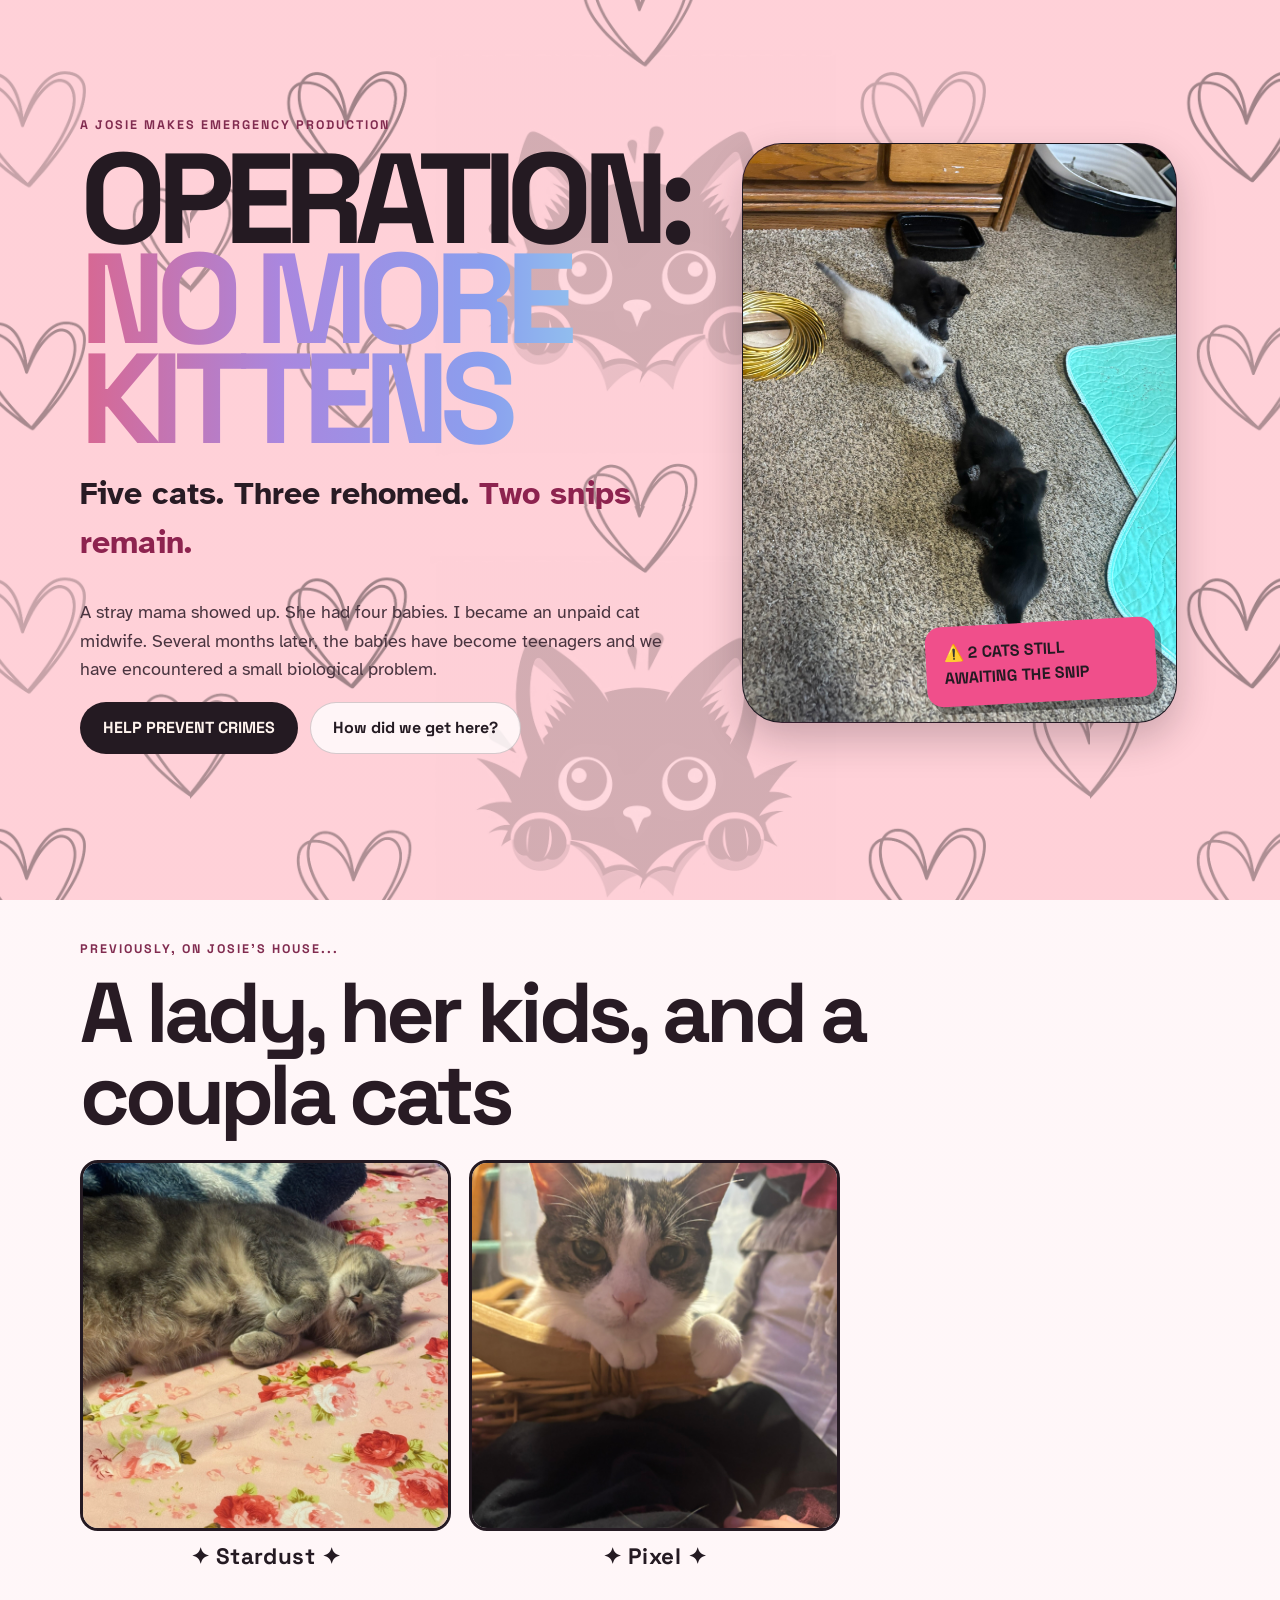
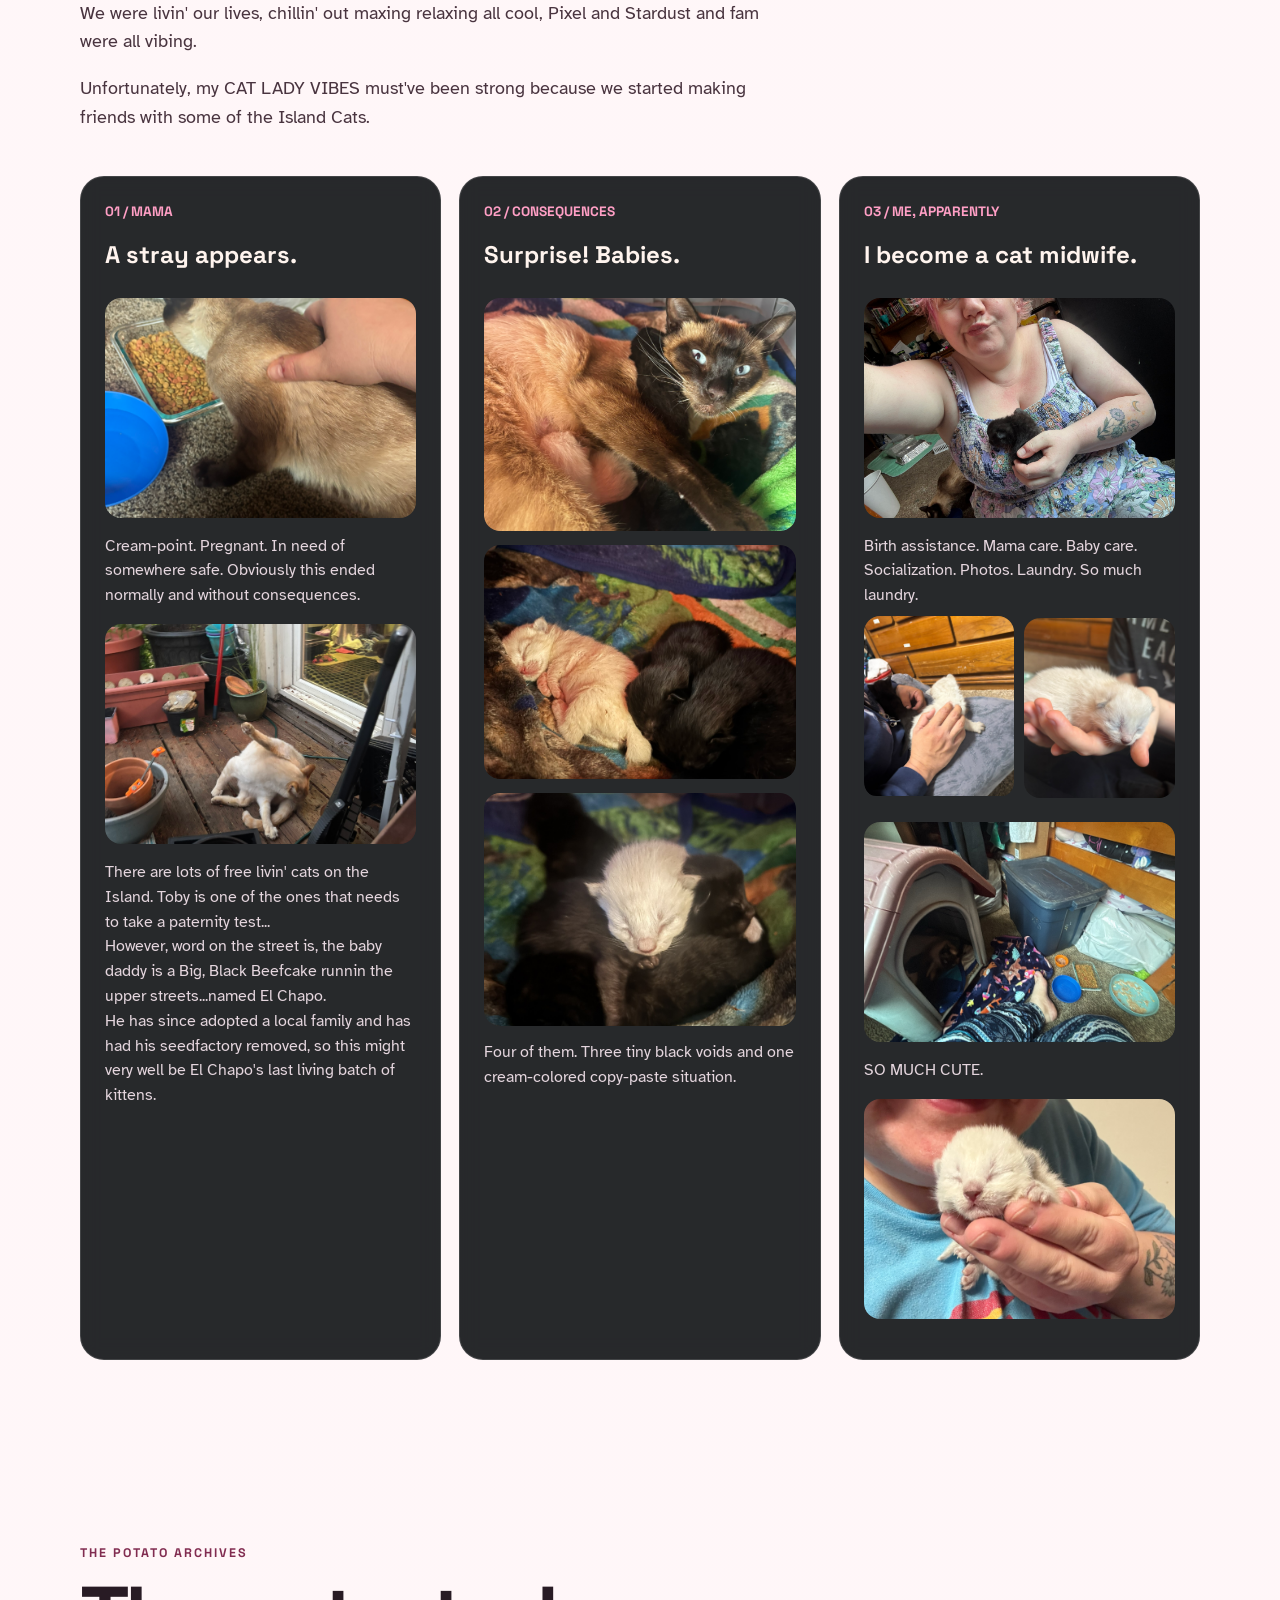
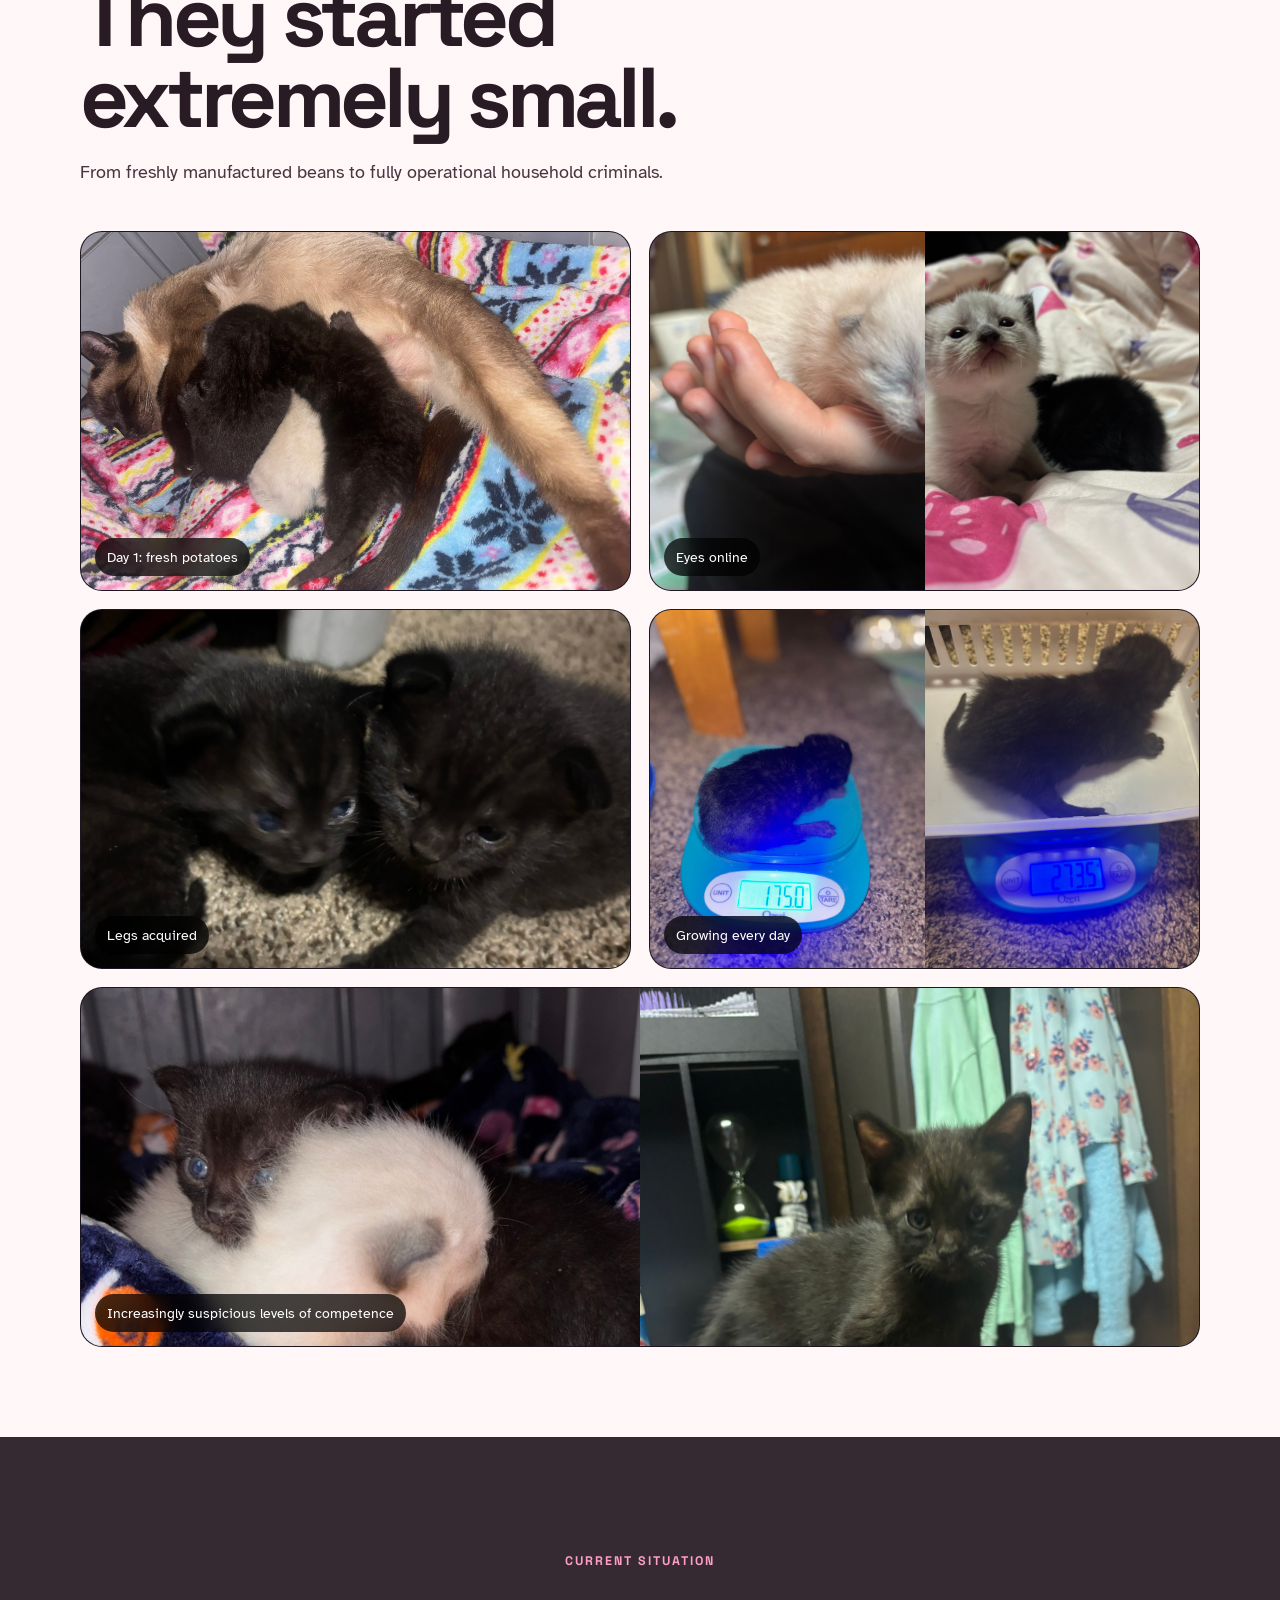
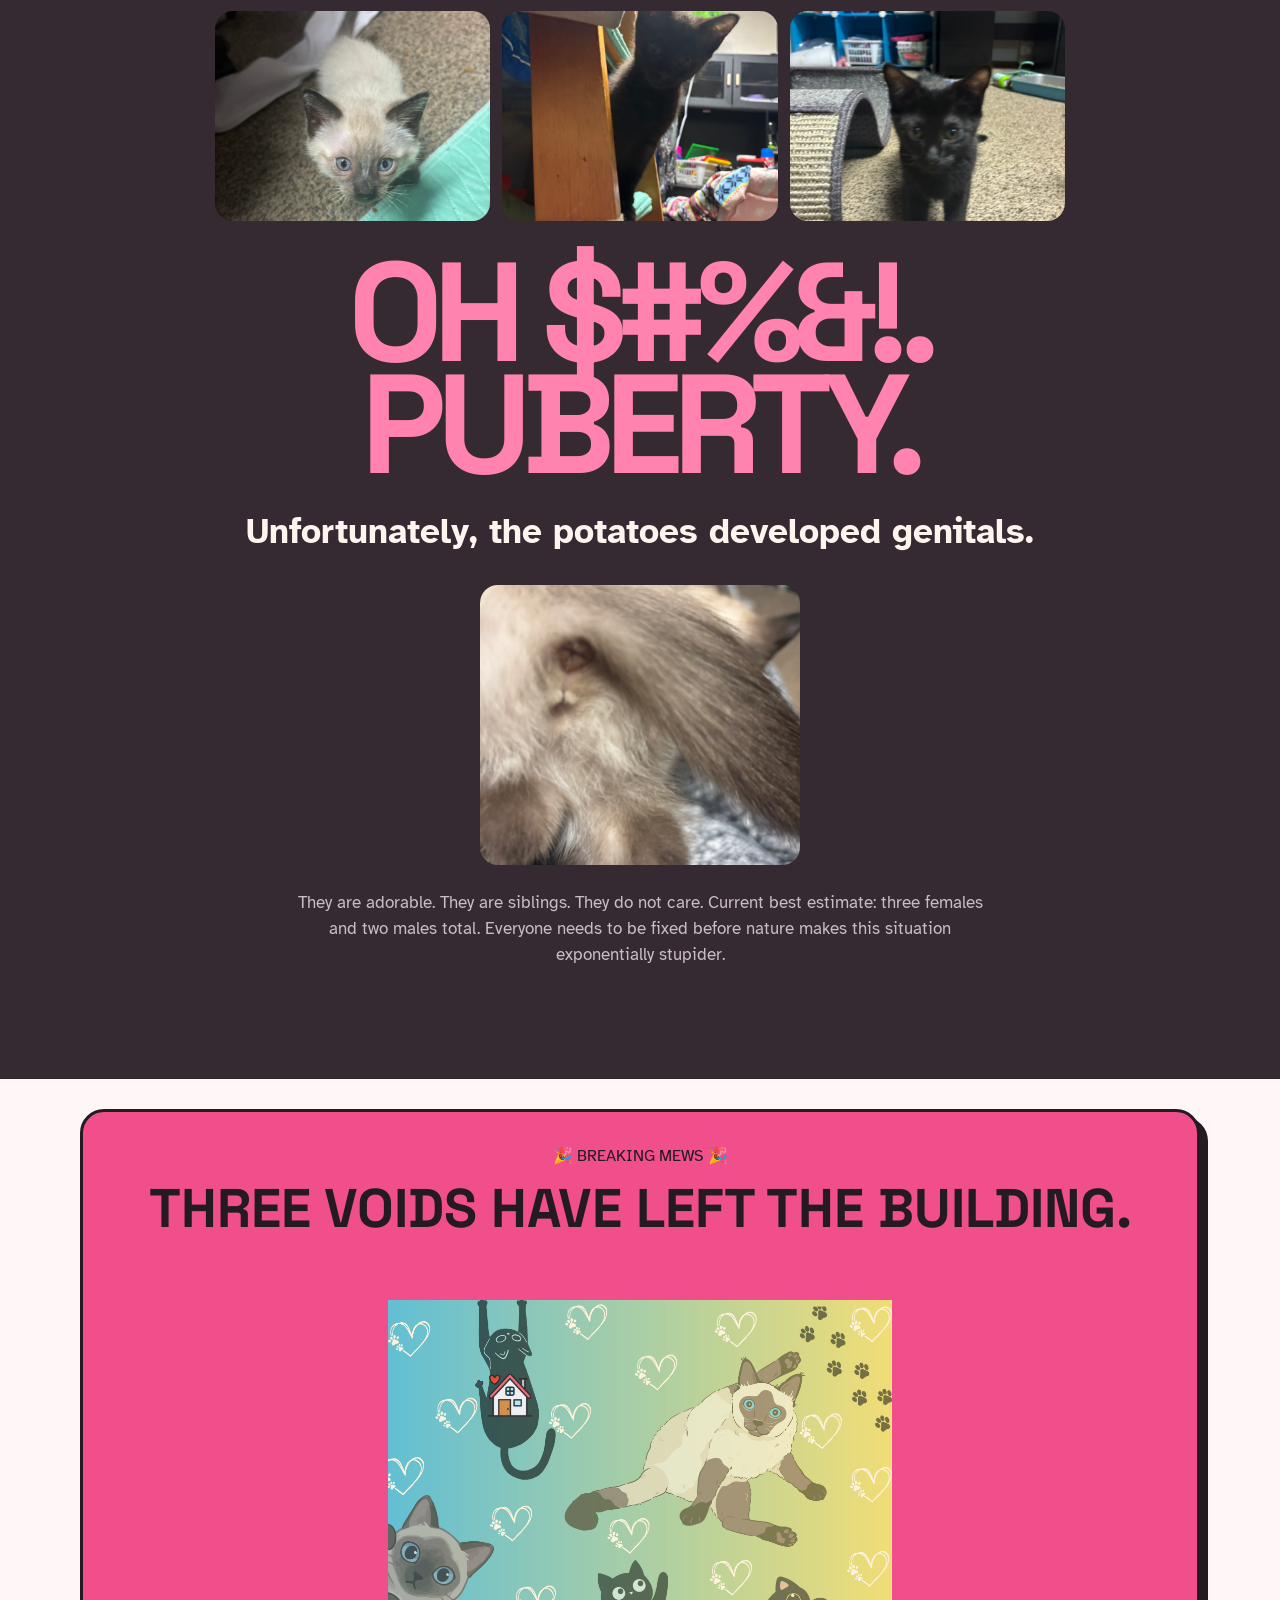
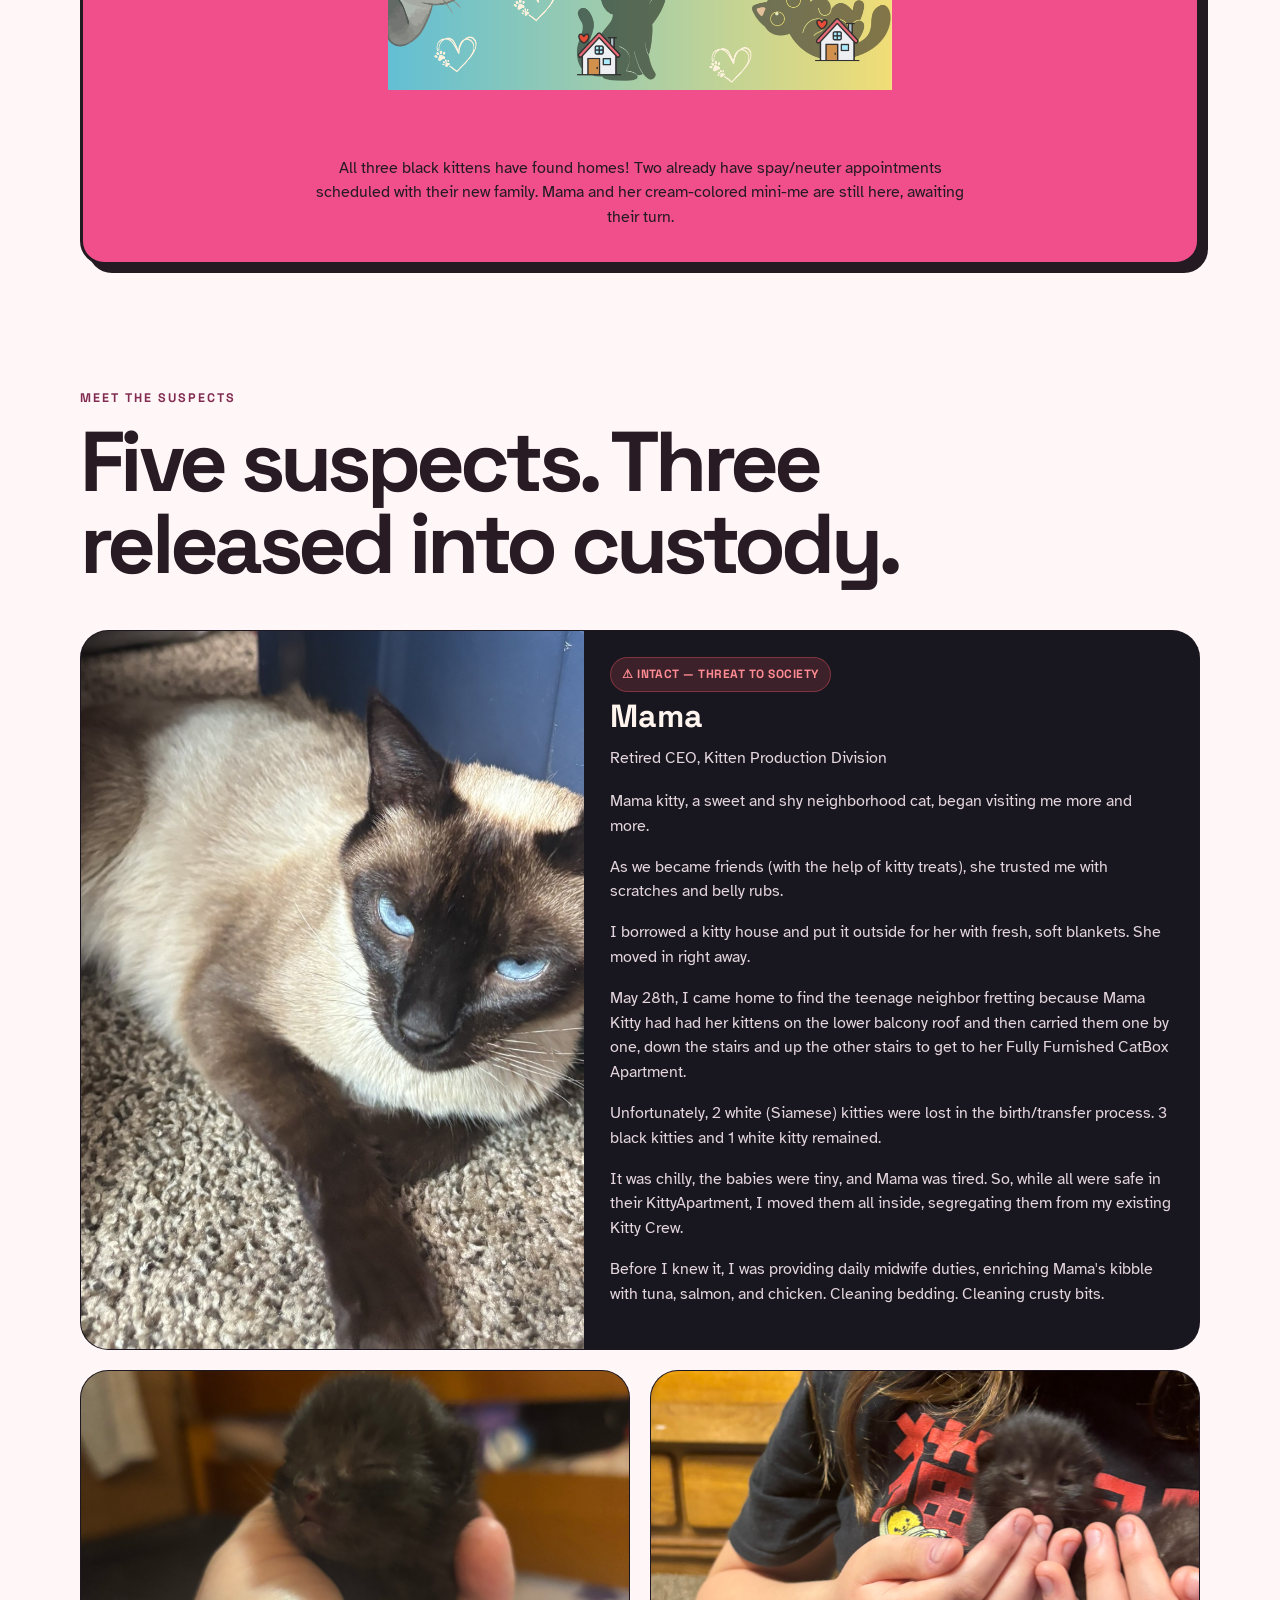
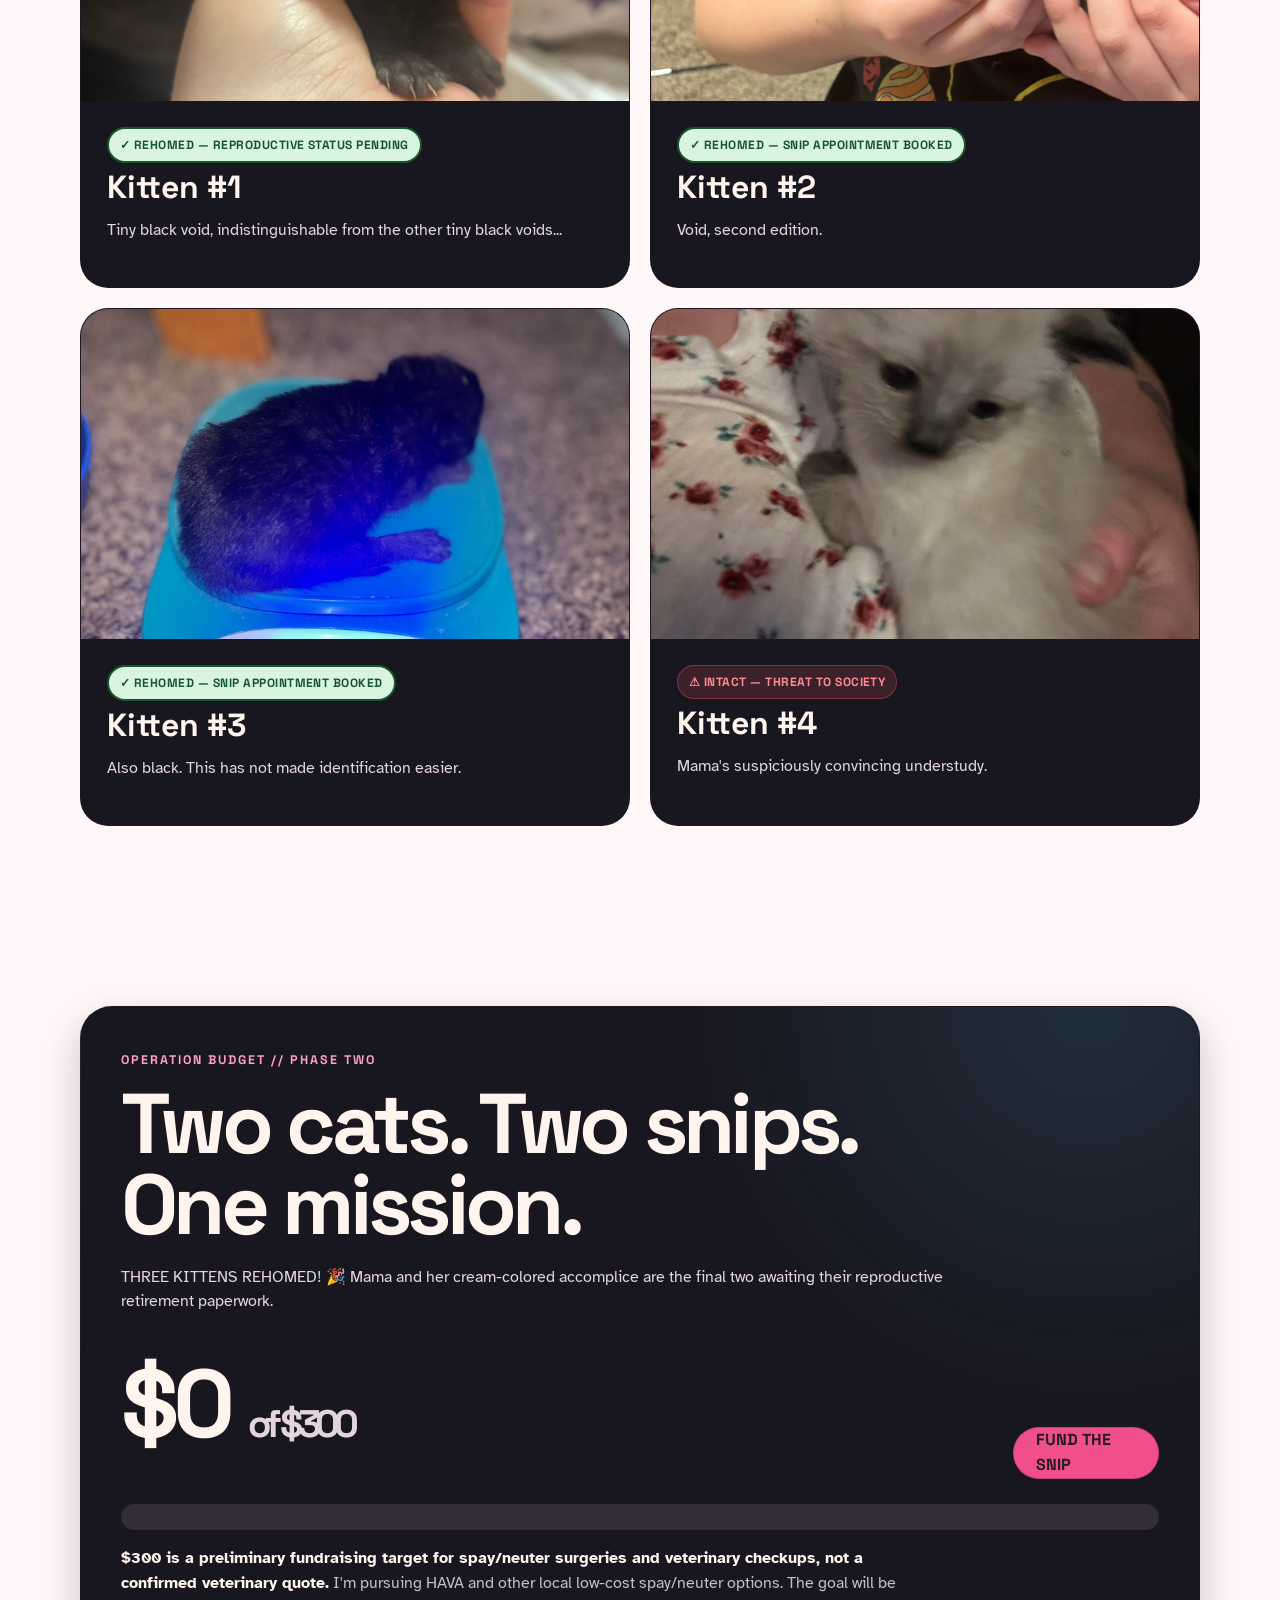
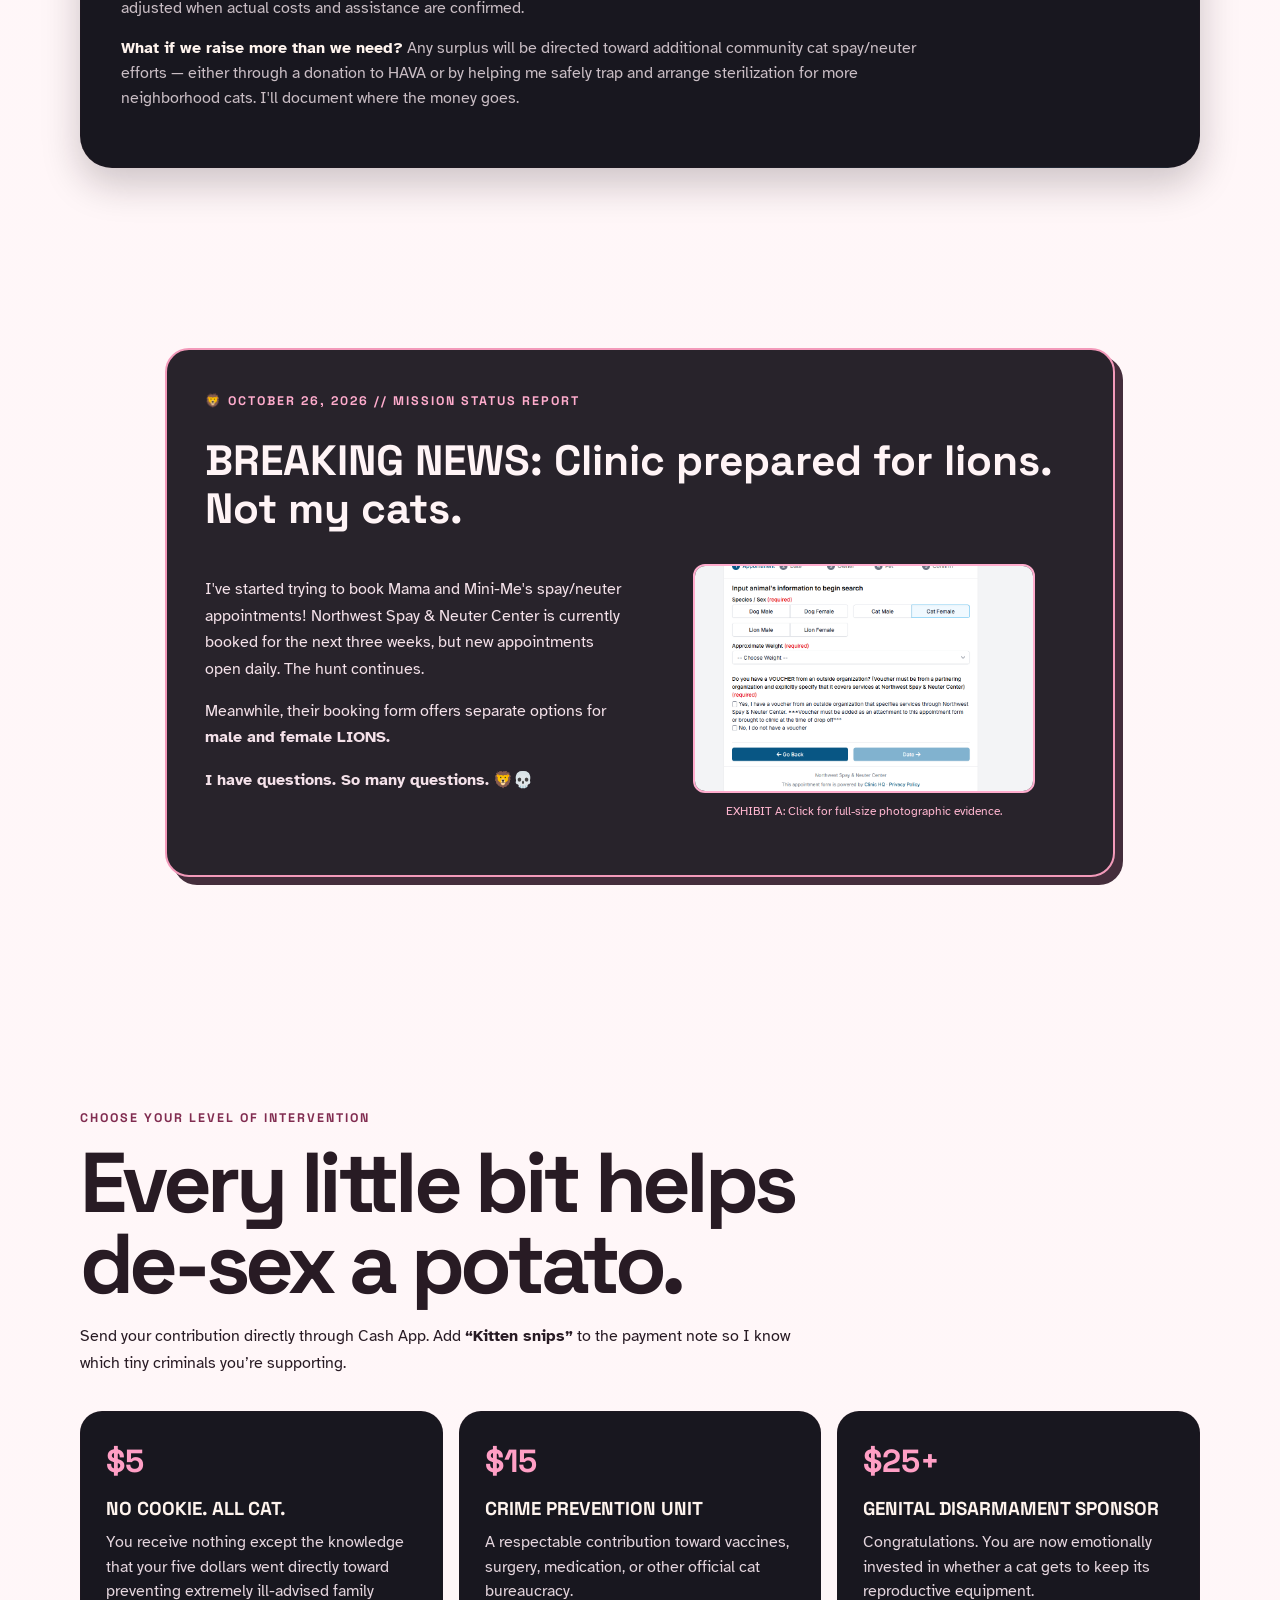
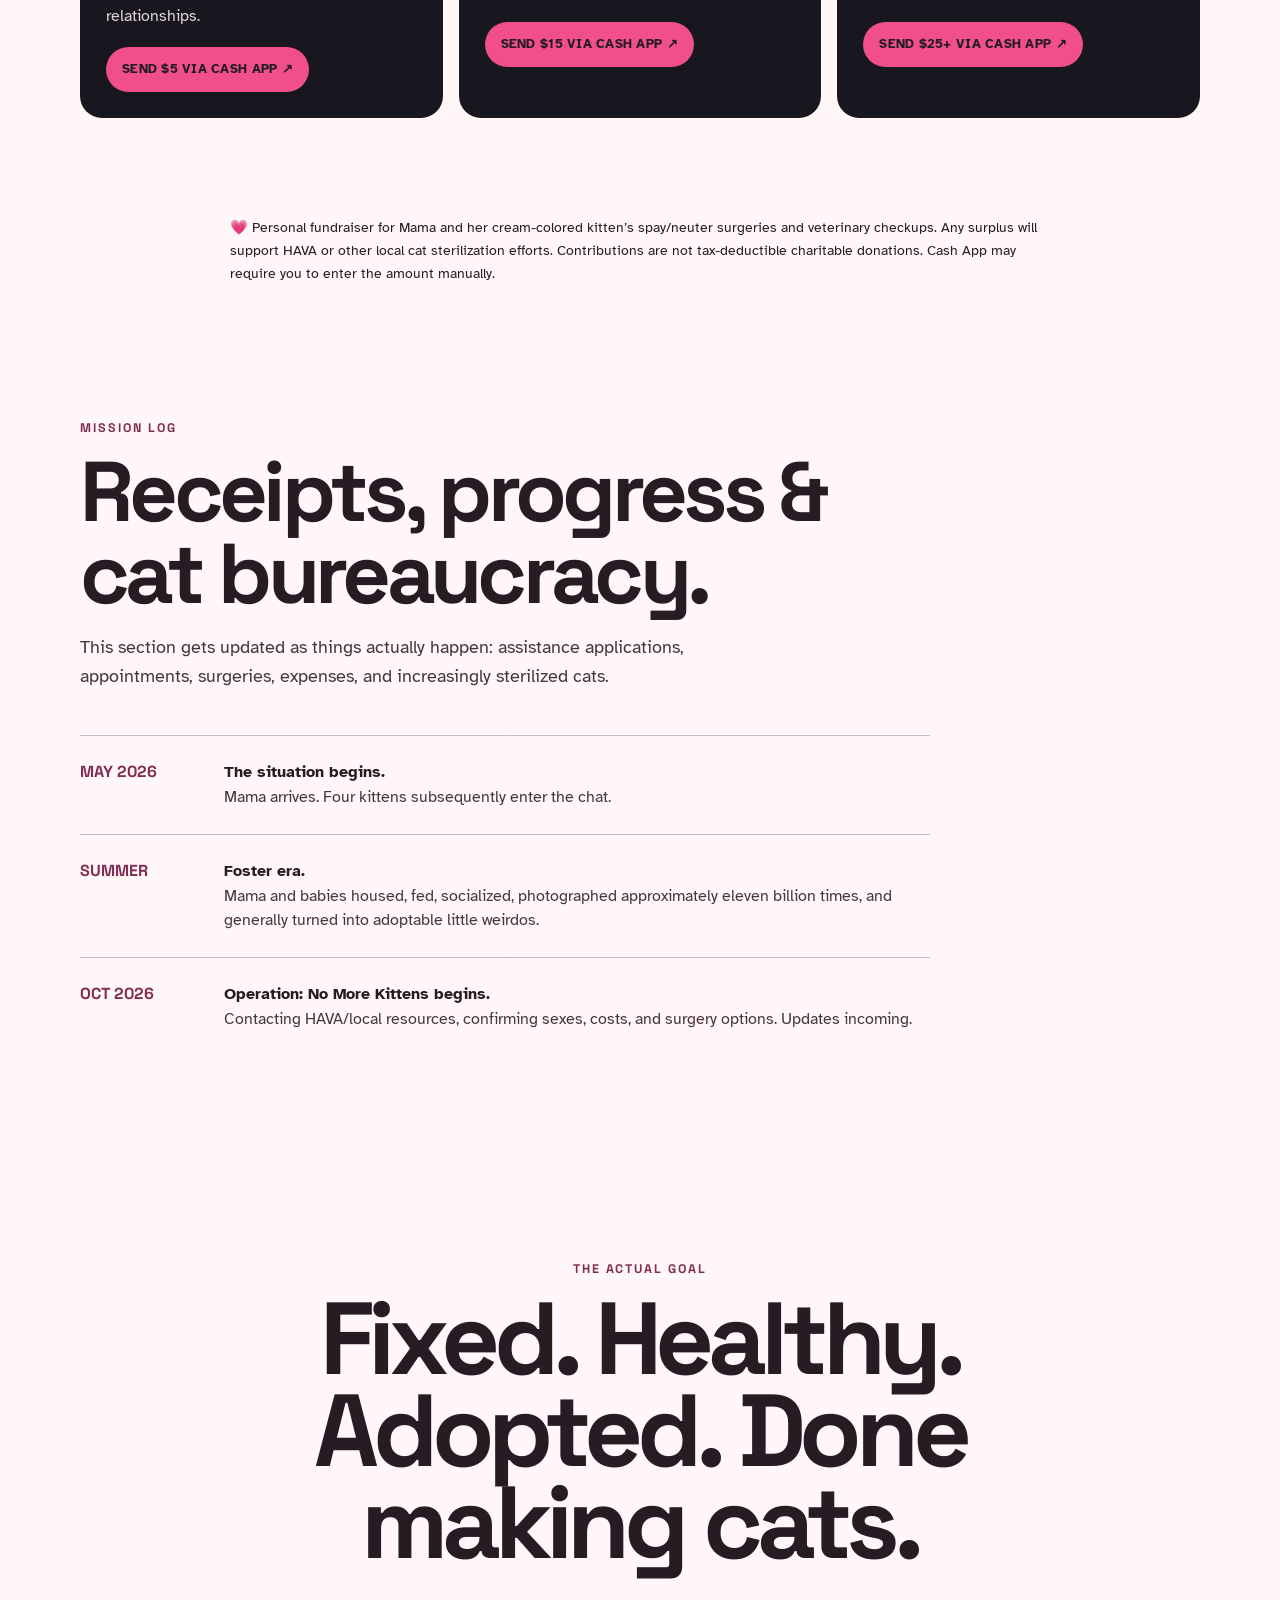
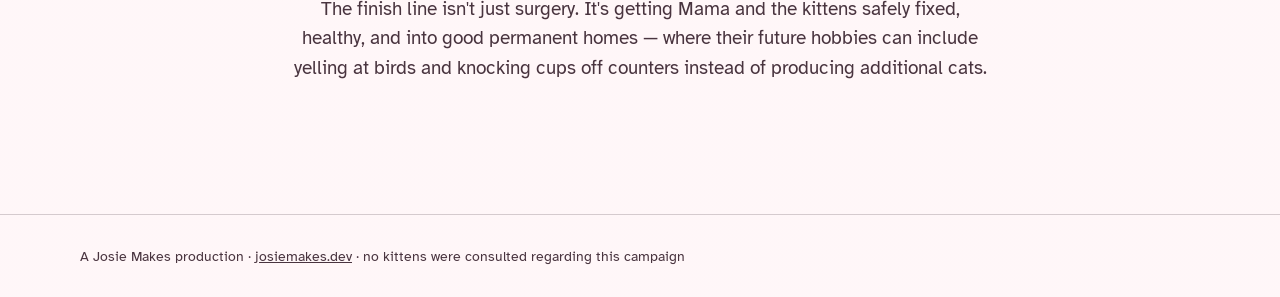
==== commit 833511fb: "Update index.html added update re: vets" ====
--- a/kittens/index.html
+++ b/kittens/index.html
@@ -5,7 +5,7 @@
   <meta charset="UTF-8" />
   <meta name="viewport" content="width=device-width, initial-scale=1.0" />
 
-  <title>Operation: No More Kittens | Josie Makes</title>F
+  <title>Operation: No More Kittens | Josie Makes</title>
   <meta name="description"
     content="Three kittens rehomed! Help Mama and her cream-colored kitten get spayed and support community cat care." />
 
@@ -898,13 +898,7 @@
       .consequences-card .story-photo img { aspect-ratio: 4 / 3; height: auto; }
     }
 
-  <p style="text-align:center; font-size:0.95rem; margin:18px 0; color:#ffe1eb;">
-  🐾 <strong>Help us keep the kitten accounting straight!</strong><br>
-  When sending your contribution through Cash App,
-  please enter <strong>“Operation: No More Kittens”</strong>
-  in the payment memo so we can track every dollar raised.
-</p>
-    
+  
     /* Cash App contribution links */
     .cash-intro { max-width: 720px; line-height: 1.65; margin: 12px 0 24px; }
     .cash-button { display: inline-flex; align-items: center; justify-content: center; text-align: center; margin-top: 18px; padding: 12px 16px; min-height: 44px; border-radius: 999px; background: #f04f8b; color: #241a22 !important; font-weight: 800; text-decoration: none; font-size: .84rem; letter-spacing: .02em; transition: transform .15s ease, filter .15s ease; }
@@ -913,42 +907,17 @@
     @media (max-width: 650px) { .cash-button { width: 100%; } }
 
 
-    /* Show the entire baby, no accidental decapitation */
-.timeline-card img.show-whole-photo {
-  object-fit: contain !important;
-  object-position: center;
-  background: #30242e;
-}
-.kitten-selfie {
-  max-width: 620px;
-  margin: 36px auto;
-  padding: 12px 12px 20px;
-  background: #fff0f5;
-  border: 2px solid #35232f;
-  border-radius: 18px;
-  text-align: center;
-  box-shadow: 7px 8px 0 #35232f;
-}
-
-.kitten-selfie img {
-  width: 100%;
-  height: auto;
-  display: block;
-  border-radius: 10px;
-}
-
-.kitten-selfie figcaption {
-  color: #35232f;
-  font-weight: 800;
-  padding: 14px 8px 0;
-}
-
-.kitten-selfie figcaption small {
-  display: block;
-  font-weight: 400;
-  margin-top: 6px;
-}
-    
+    /* Lion incident: mission bulletin */
+    .lion-report { max-width: 950px; margin: 0 auto 48px; padding: clamp(20px,4vw,38px); background: #28232b; color: #fff4f6; border: 2px solid #f39aba; border-radius: 24px; box-shadow: 8px 8px 0 #442d3b; }
+    .lion-report .eyebrow { color: #ffaccd; }
+    .lion-report h2 { color: #fff4f6; font-size: clamp(1.65rem, 4vw, 2.65rem); line-height: 1.12; margin: 12px 0 16px; }
+    .lion-report p { color: #f4e1e9; line-height: 1.65; }
+    .lion-report-grid { display: grid; grid-template-columns: minmax(0, 1fr) minmax(0, 1fr); gap: 26px; align-items: center; }
+    .lion-evidence { display: block; border: 2px solid #ffaccd; background: #fff; border-radius: 12px; overflow: hidden; }
+    .lion-evidence img { display: block; width: 100%; height: auto; }
+    .lion-report figcaption { margin-top: 9px; font-size: .78rem; color: #ffb6d0; text-align: center; }
+    @media (max-width: 720px) { .lion-report-grid { grid-template-columns: 1fr; } .lion-report { box-shadow: 4px 5px 0 #442d3b; } }
+
 </style>
 </head>
 
@@ -1057,15 +1026,7 @@
       </div>
     </div>
   </section>
-<section> <figure class="kitten-selfie">
-  <img src="/images/cats/01kitten%20dreams.JPEG"
-       alt="Josie lying beside four newborn kittens">
-  <figcaption>
-    ✦ THE MATERNITY WARD, MANAGEMENT INCLUDED ✦
-    <small>Four tiny potatoes. One very tired human.
-    Absolutely no regrets. (Some regrets.)</small>
-  </figcaption>
-</figure></section>
+
   <!-- PHOTO TIMELINE -->
   <section class="section">
     <div class="wrap">
@@ -1079,11 +1040,7 @@
         </div>
         <div class="timeline-card">
           <div class="photo-pair">
-            <img
-  src="/images/cats/01siameseeyesclosed.JPEG"
-  class="show-whole-photo"
-  alt="Tiny cream-colored kitten with eyes closed"
->
+            <img src="/images/cats/01siameseeyesclosed.JPEG" alt="Siamese kitten with eyes closed" loading="lazy">
             <img src="/images/cats/01siameseinstars.JPEG" alt="Siamese kitten with eyes open" loading="lazy">
           </div>
           <div class="timeline-caption">Eyes online</div>
@@ -1298,7 +1255,7 @@
         </div>
 
         <p class="cost-note">
-          <strong>$300 is a preliminary fundraising target,
+          <strong>$300 is a preliminary fundraising target for spay/neuter surgeries and veterinary checkups,
             not a confirmed veterinary quote.</strong>
           I'm pursuing HAVA and other local low-cost
           spay/neuter options. The goal will be adjusted
@@ -1319,6 +1276,29 @@
   </section>
 
 
+
+  <!-- LATEST MISSION UPDATE -->
+  <section class="section" id="mission-update" aria-labelledby="lion-title">
+    <div class="wrap">
+      <article class="lion-report">
+        <div class="eyebrow">🦁 October 26, 2026 // Mission Status Report</div>
+        <h2 id="lion-title">BREAKING NEWS: Clinic prepared for lions. Not my cats.</h2>
+        <div class="lion-report-grid">
+          <div>
+            <p>I've started trying to book Mama and Mini-Me's spay/neuter appointments! Northwest Spay &amp; Neuter Center is currently booked for the next three weeks, but new appointments open daily. The hunt continues.</p>
+            <p>Meanwhile, their booking form offers separate options for <strong>male and female LIONS.</strong></p>
+            <p><strong>I have questions. So many questions.</strong> 🦁💀</p>
+          </div>
+          <figure>
+            <a class="lion-evidence" href="/images/cats/Lionswtf.jpg" target="_blank" rel="noopener" aria-label="Open the full screenshot of the booking form showing lion options">
+              <img src="/images/cats/Lionswtf.jpg" alt="Screenshot of the Northwest Spay and Neuter Center appointment form offering Lion Male and Lion Female options alongside cats and dogs" loading="lazy">
+            </a>
+            <figcaption>EXHIBIT A: Click for full-size photographic evidence.</figcaption>
+          </figure>
+        </div>
+      </article>
+    </div>
+  </section>
 
   <!-- CONTRIBUTIONS -->
   <section class="section" id="contributions">
@@ -1371,7 +1351,7 @@
   </section>
 
 
-  <div class="wrap"><p class="cash-disclaimer">💗 Personal fundraiser for Mama and her cream-colored kitten’s spay/neuter care. Any surplus will support HAVA or other local cat sterilization efforts. Contributions are not tax-deductible charitable donations. Cash App may require you to enter the amount manually.</p></div>
+  <div class="wrap"><p class="cash-disclaimer">💗 Personal fundraiser for Mama and her cream-colored kitten’s spay/neuter surgeries and veterinary checkups. Any surplus will support HAVA or other local cat sterilization efforts. Contributions are not tax-deductible charitable donations. Cash App may require you to enter the amount manually.</p></div>
 
   <!-- MISSION LOG -->
   <section class="section">
@@ -1402,15 +1382,6 @@
           </div>
         </div>
 
-        <div class="log-entry">
-          <div class="log-date">JUNE 2026</div>
-          <div>
-            <strong>What the FLUFF</strong>
-            <p>
-              Monitoring & Midwifing & watching the little beans turn into FLOOFS.
-            </p>
-          </div>
-        </div>
         <div class="log-entry">
           <div class="log-date">SUMMER</div>
           <div>
@@ -1422,56 +1393,14 @@
             </p>
           </div>
         </div>
-      <div class="mission-log">
 
         <div class="log-entry">
-          <div class="log-date">AUGUST 2026</div>
+          <div class="log-date">OCT 2026</div>
           <div>
-            <strong>It's getting CROWDED IN HERE</strong>
+            <strong>Operation: No More Kittens begins.</strong>
             <p>
-              Kittens grow, and their once BIG ROOM becomes increasingly smaller. F#%* I have SEVEN CATS right Meow. LIGHT PANIC. Rescues contacted, but they are all full :(. Apparently, "Kitten Season" is a thing and we are part of it this year.
-            </p>
-          </div>
-        </div>
-
-         <div class="log-entry">
-          <div class="log-date">SEPTEMBER 2026</div>
-          <div>
-            <strong>Puberty approaches</strong>
-            <p>
-              I realize the kittens will soon be of reproductive age as they reach 4 months. FULL PANIC. I also realize I've been working 9-to-5 cleaning dang litterboxes.
-              Rehoming efforts begin in earnest. I begin contacting rescues and posting on local sites.
-            </p>
-          </div>
-        </div>
-
-        <div class="log-entry">
-          <div class="log-date">EARLY OCTOBER 2026</div>
-          <div>
-            <strong>Farewell, brave one. </strong>
-            <p>
-             First, a little black boy kitty was adopted out to a sweet older couple who had just lost their prized Persian and wanted a good sturdy boy to accompany their sweet orange boy. They were *DELIGHTED* to learn of his potential ancestry leading back to the Chonky El Chapo of the Island Street Cats.
-            </p>
-          </div>
-        </div>
-       <div class="log-entry">
-         
-          <div class="log-date">MID OCTOBER 2026</div>
-          <div>
-            <strong>Goodbye for Meow, may we meet again someday <3 </strong>
-            <p>
-              I'm acting in a play, lamenting about my kitten situation. The director, having just lost a longtime feline friend, agreed to adopt one the next day.  His excitement increased, and he ended up adopting the two remaining black twins, buddies ever since landing earthside. I was sad to see them go, as I had really bonded with one of them, but they are all happy in their new family!
-            </p>
-          </div>
-        </div>
-        
-        
-        <div class="log-entry">
-          <div class="log-date">TODAY</div>
-          <div>
-            <strong>Two Siamese remain</strong>
-            <p>
-            When the kittens were first born, everyone wanted the siamese baby. She was rare, floofy, and cute features. I even contemplated keeping her. But, every adoption lead turned into a dead end, and in a ironic twist of fate, the once-coveted Siamese remains unadopted. And still annoying her mama with trying to nurse like Robbin Arryn on GoT.
+              Contacting HAVA/local resources, confirming sexes,
+              costs, and surgery options. Updates incoming.
             </p>
           </div>
         </div>
@@ -1518,7 +1447,7 @@
       CHANGE THESE TWO NUMBERS as donations come in.
       The page calculates the percentage automatically.
     */
-    const amountRaised = 175;
+    const amountRaised = 0;
     const fundraisingGoal = 300;
 
     const percentage = Math.min(
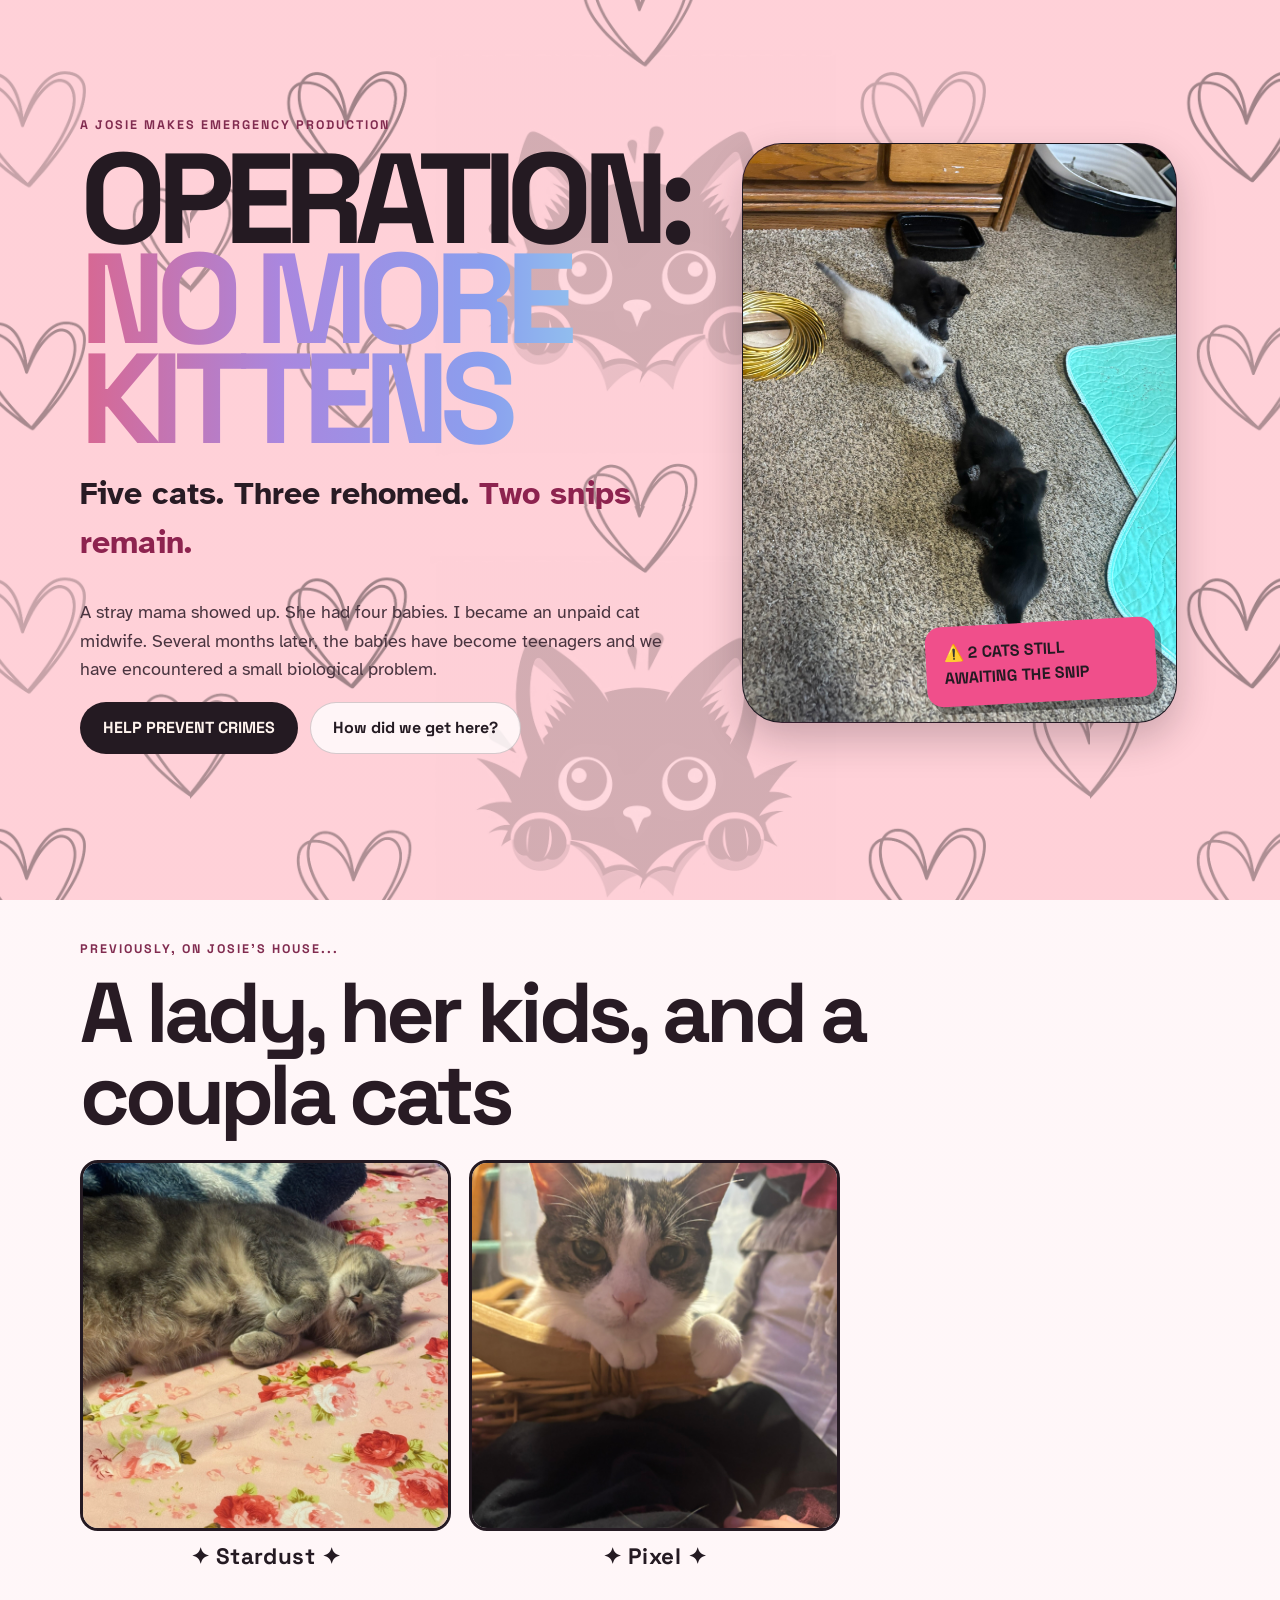
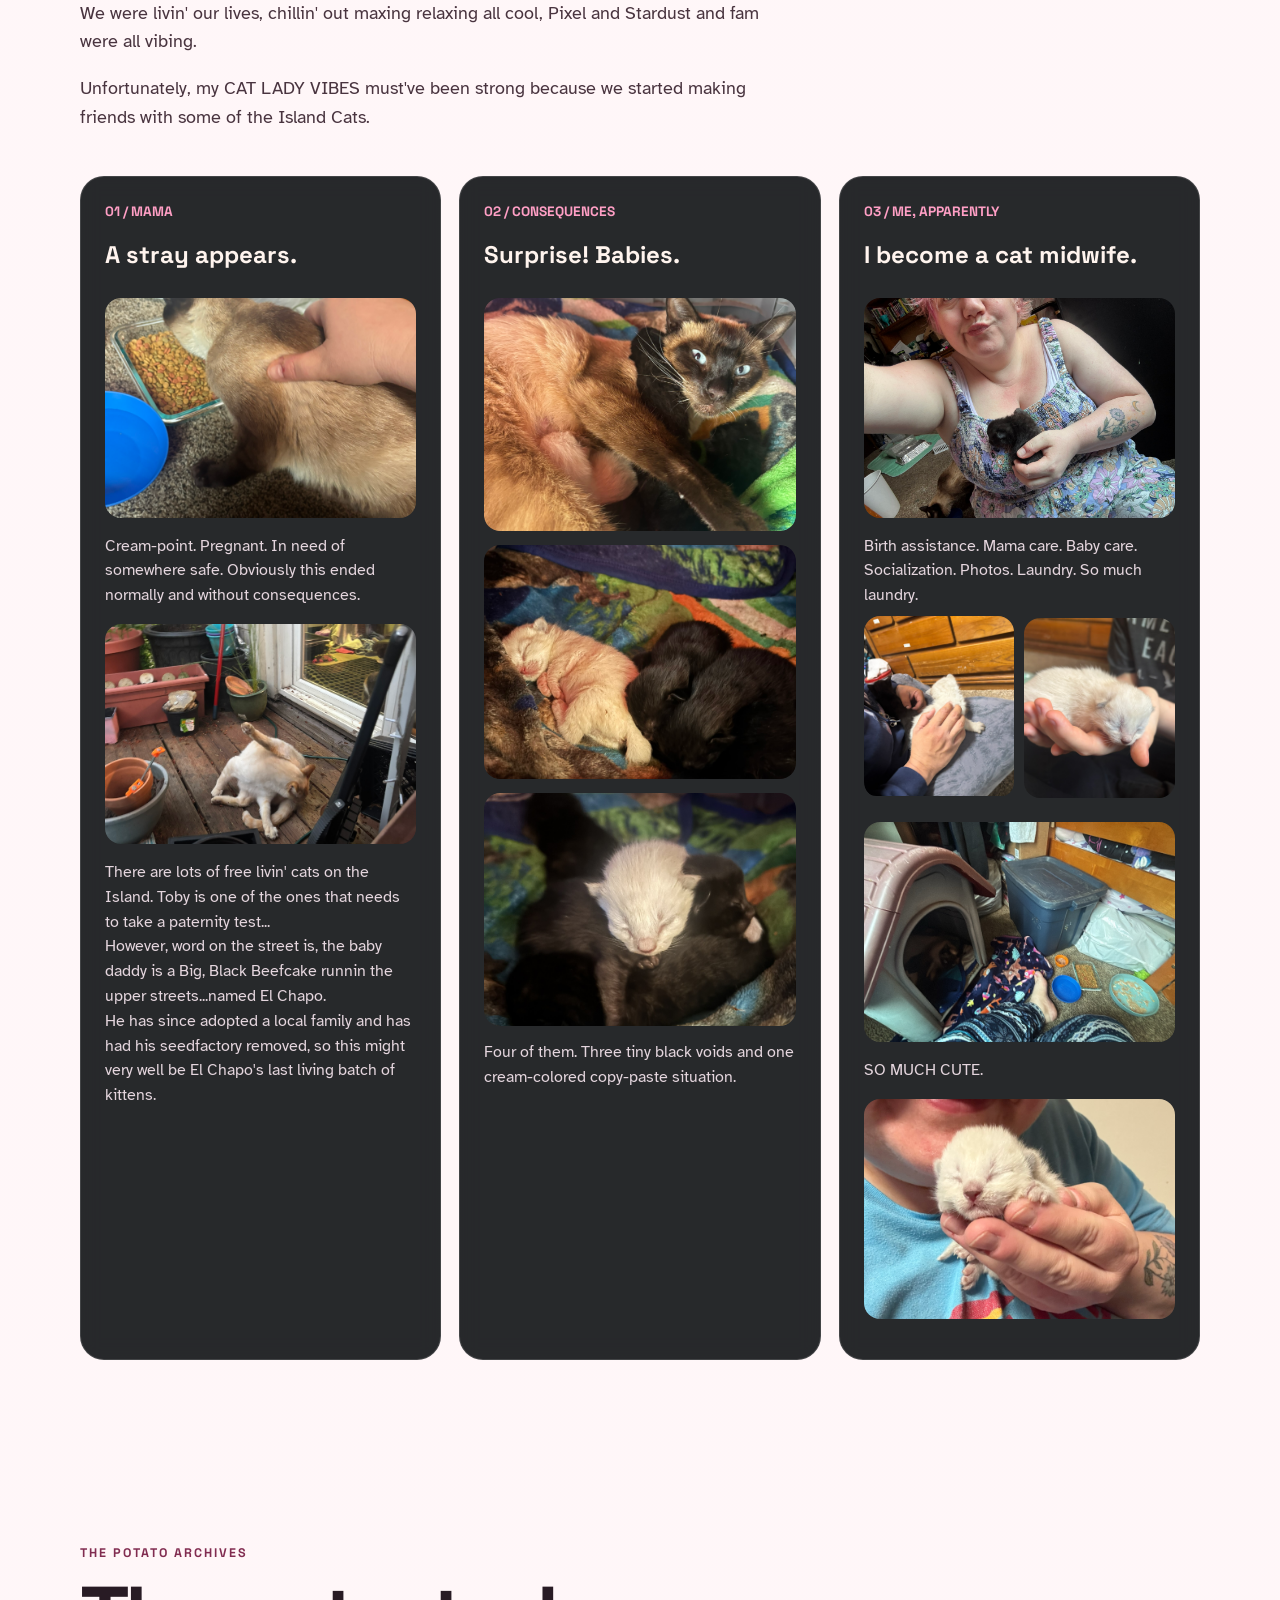
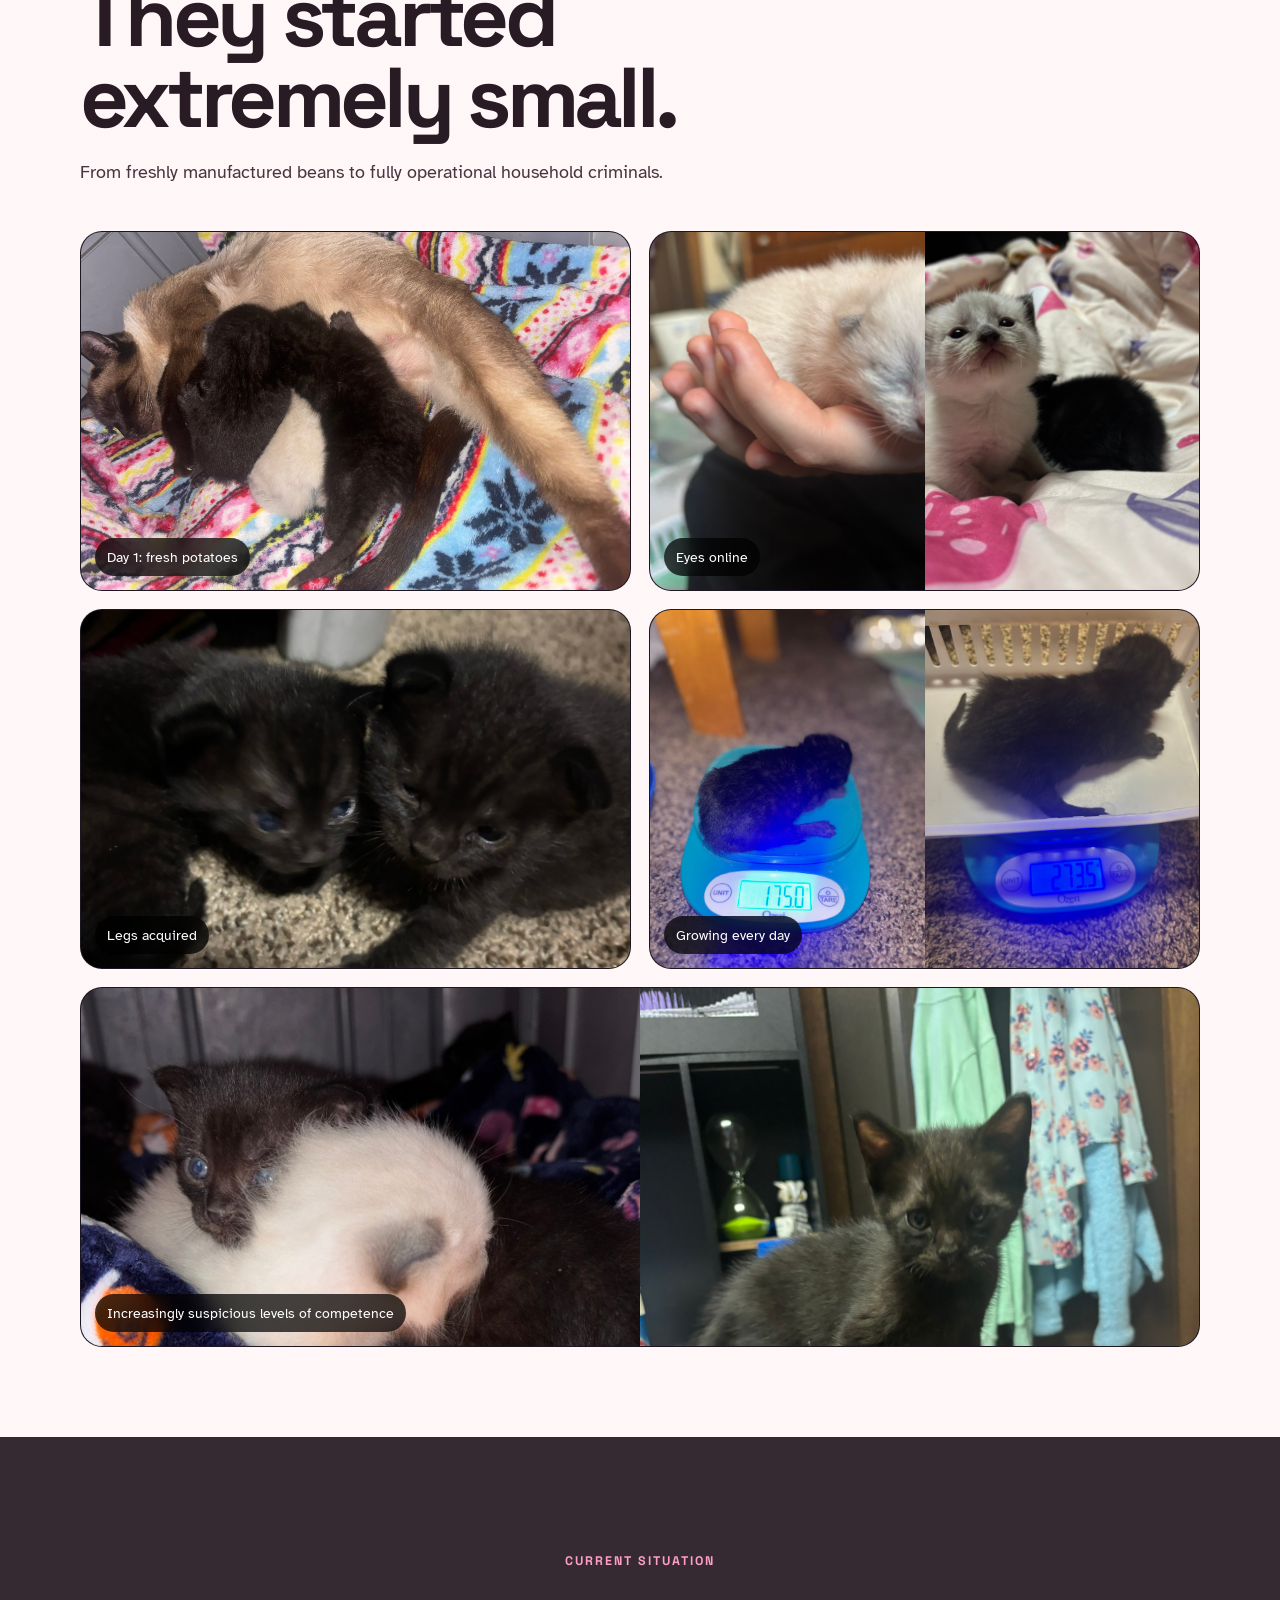
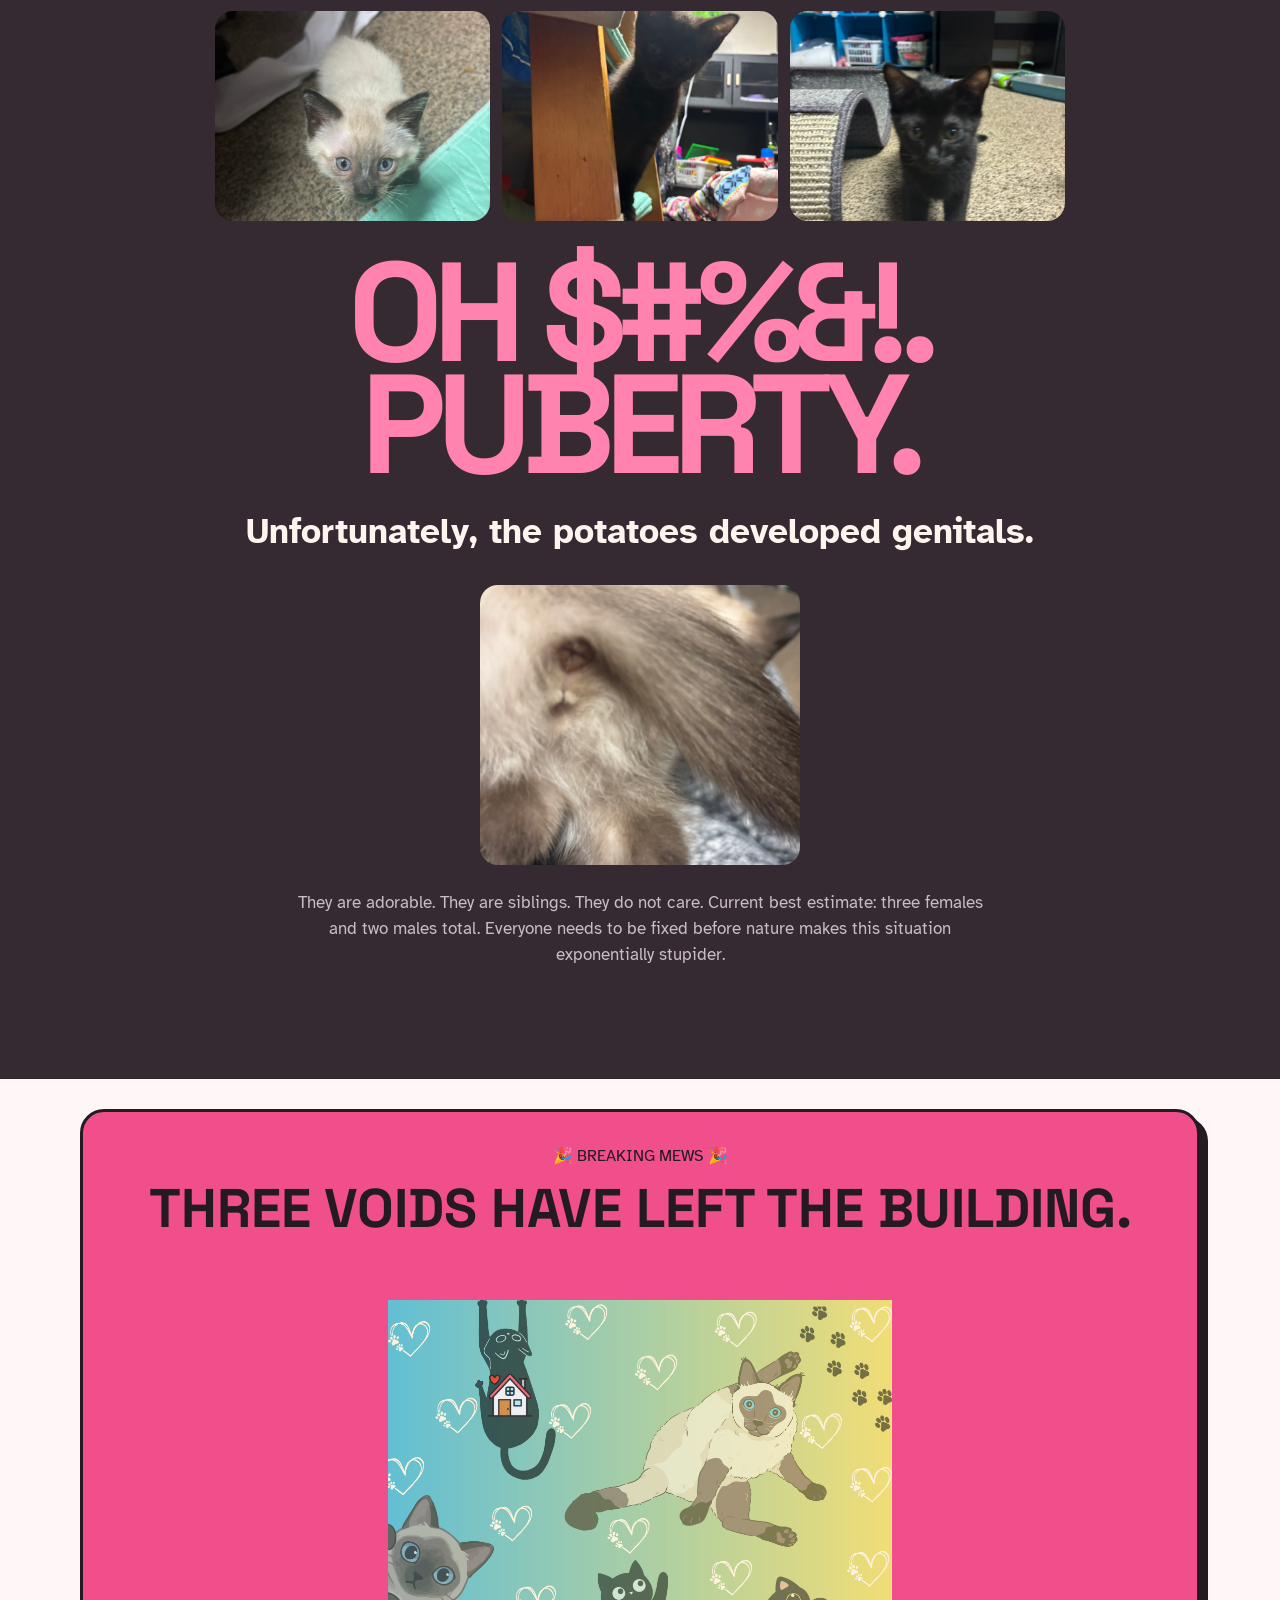
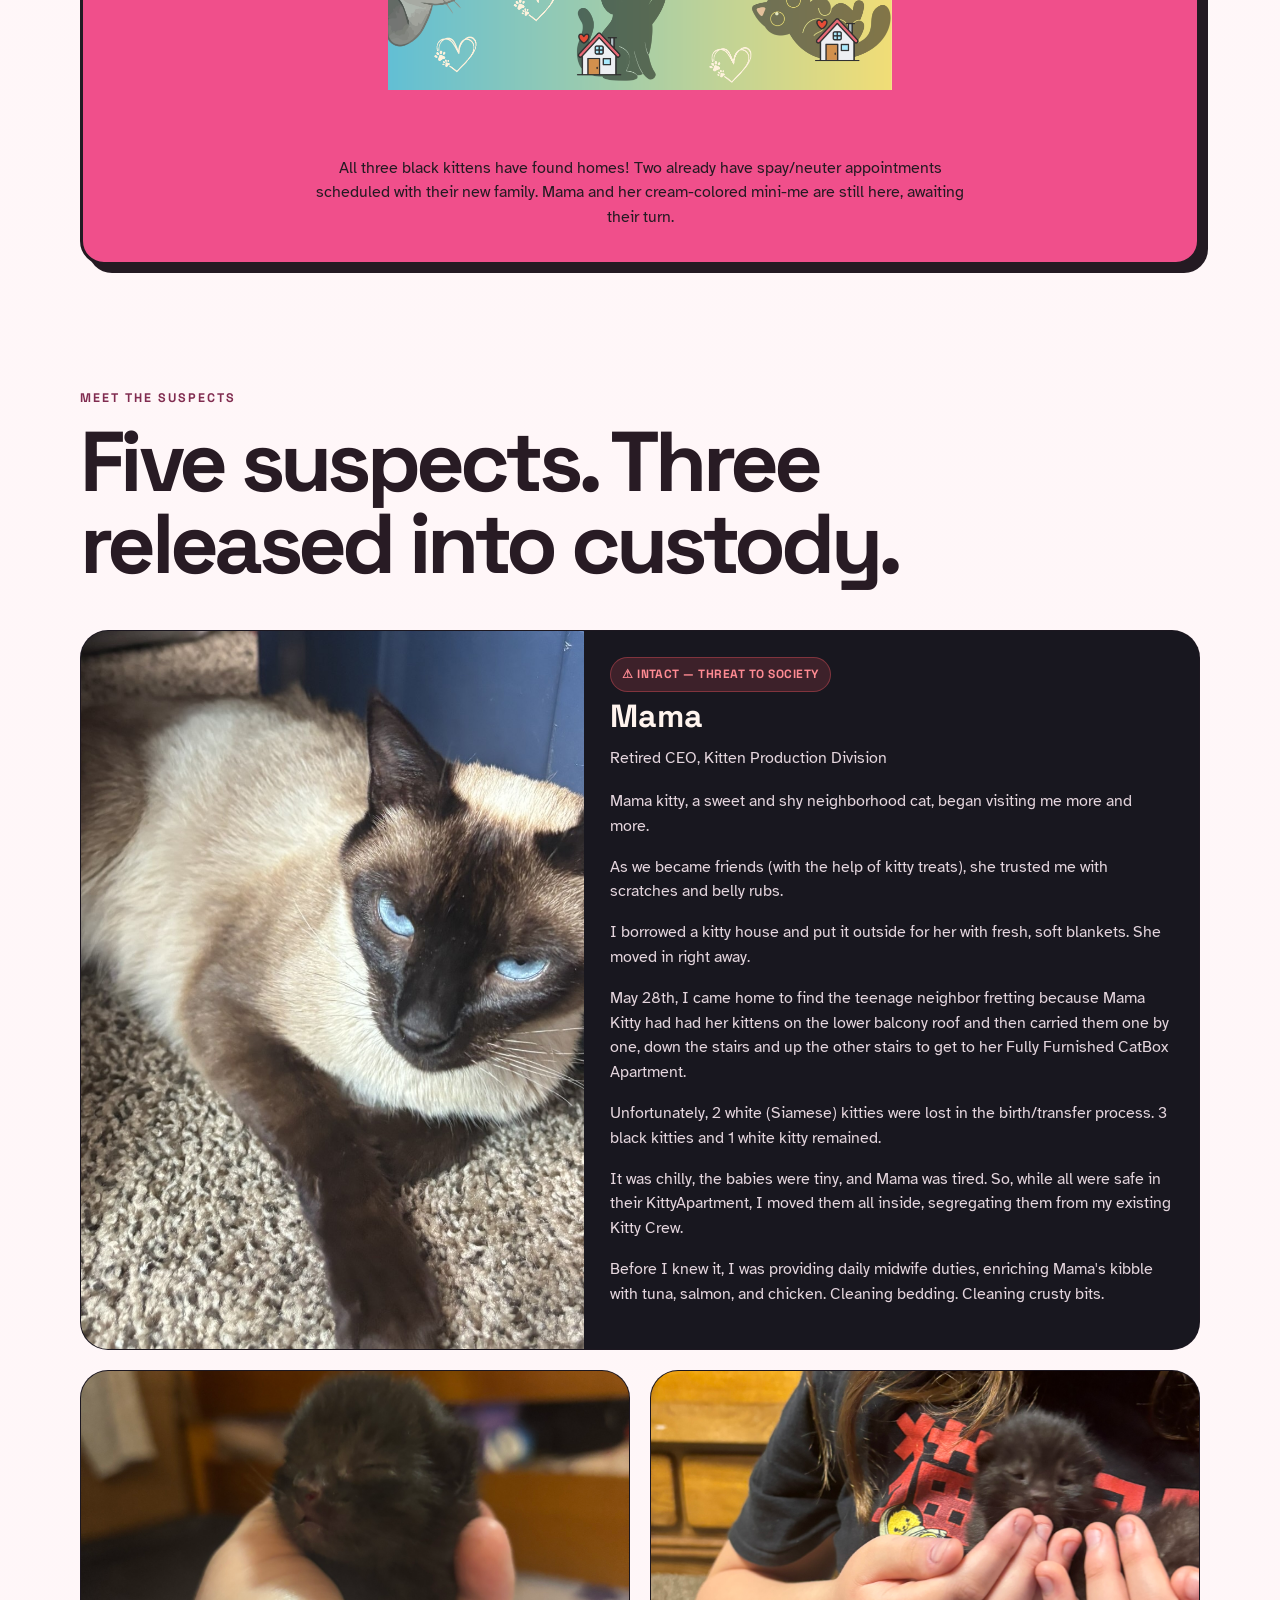
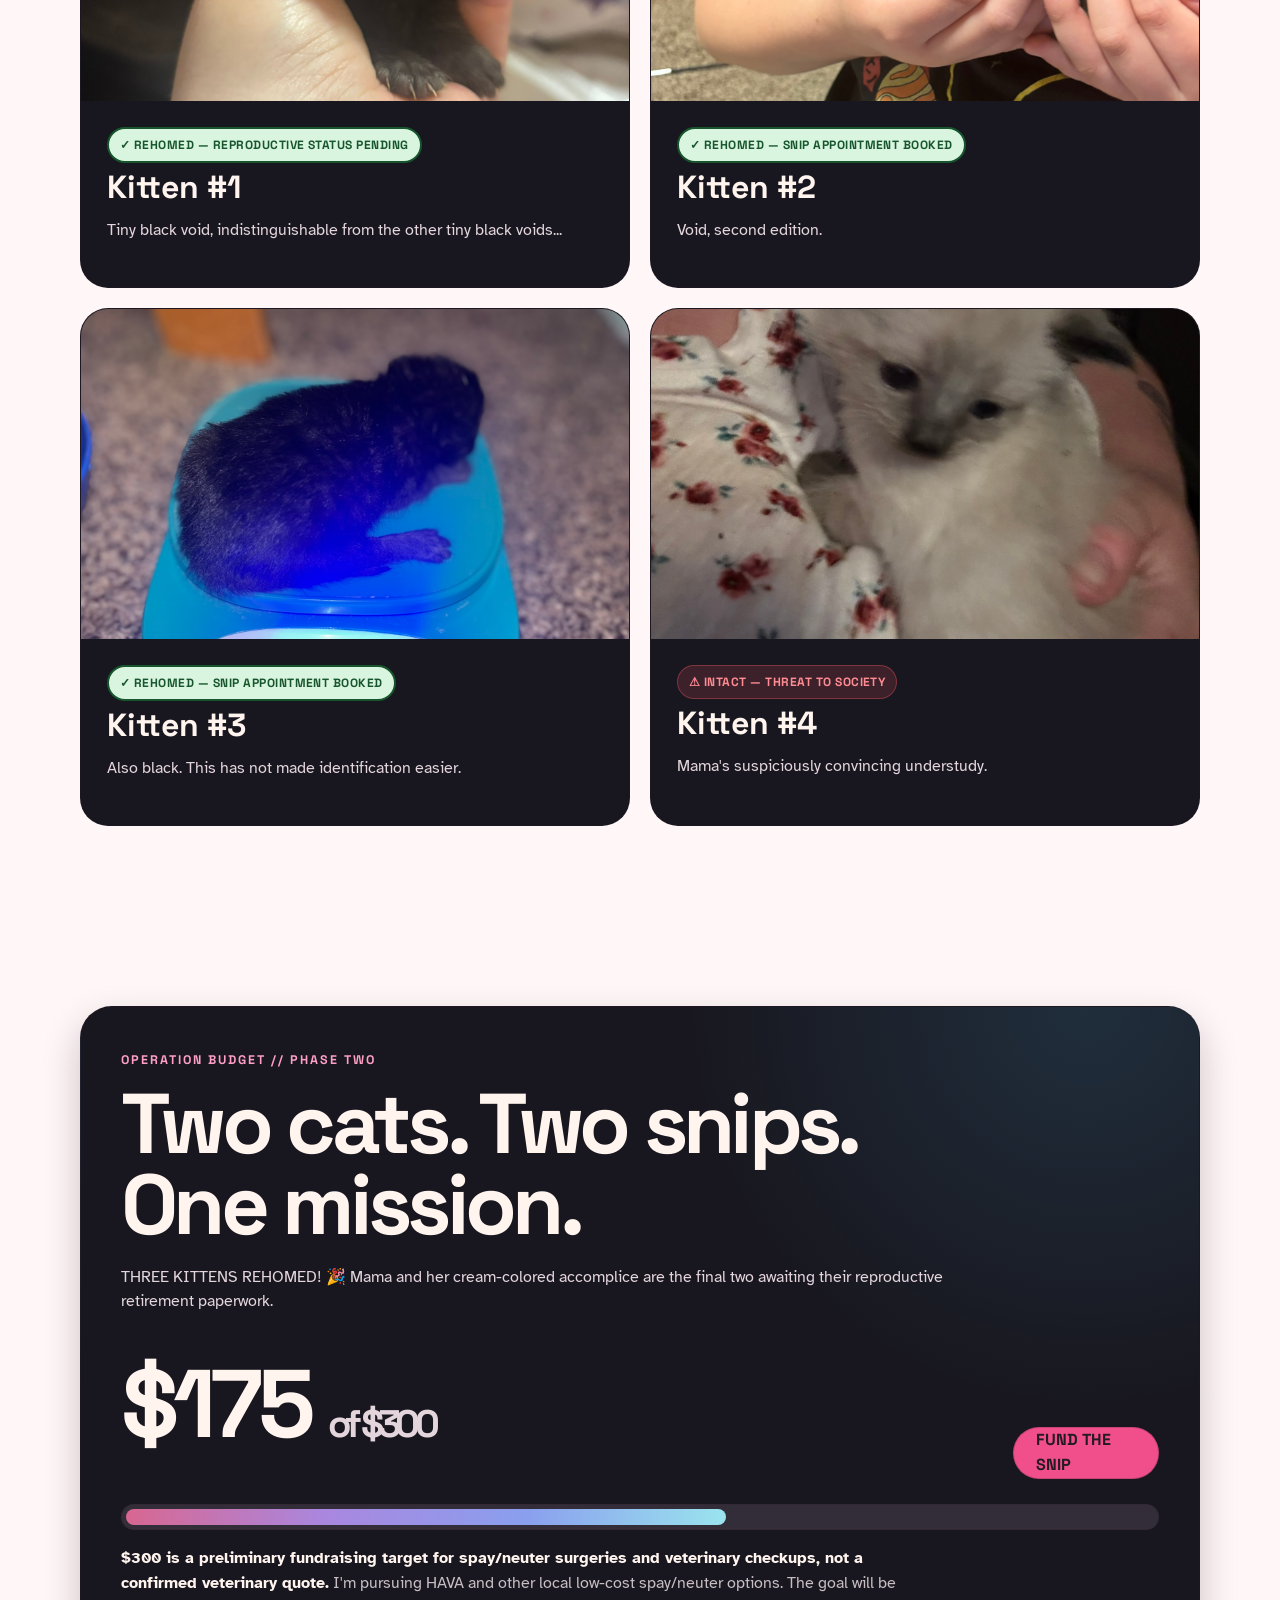
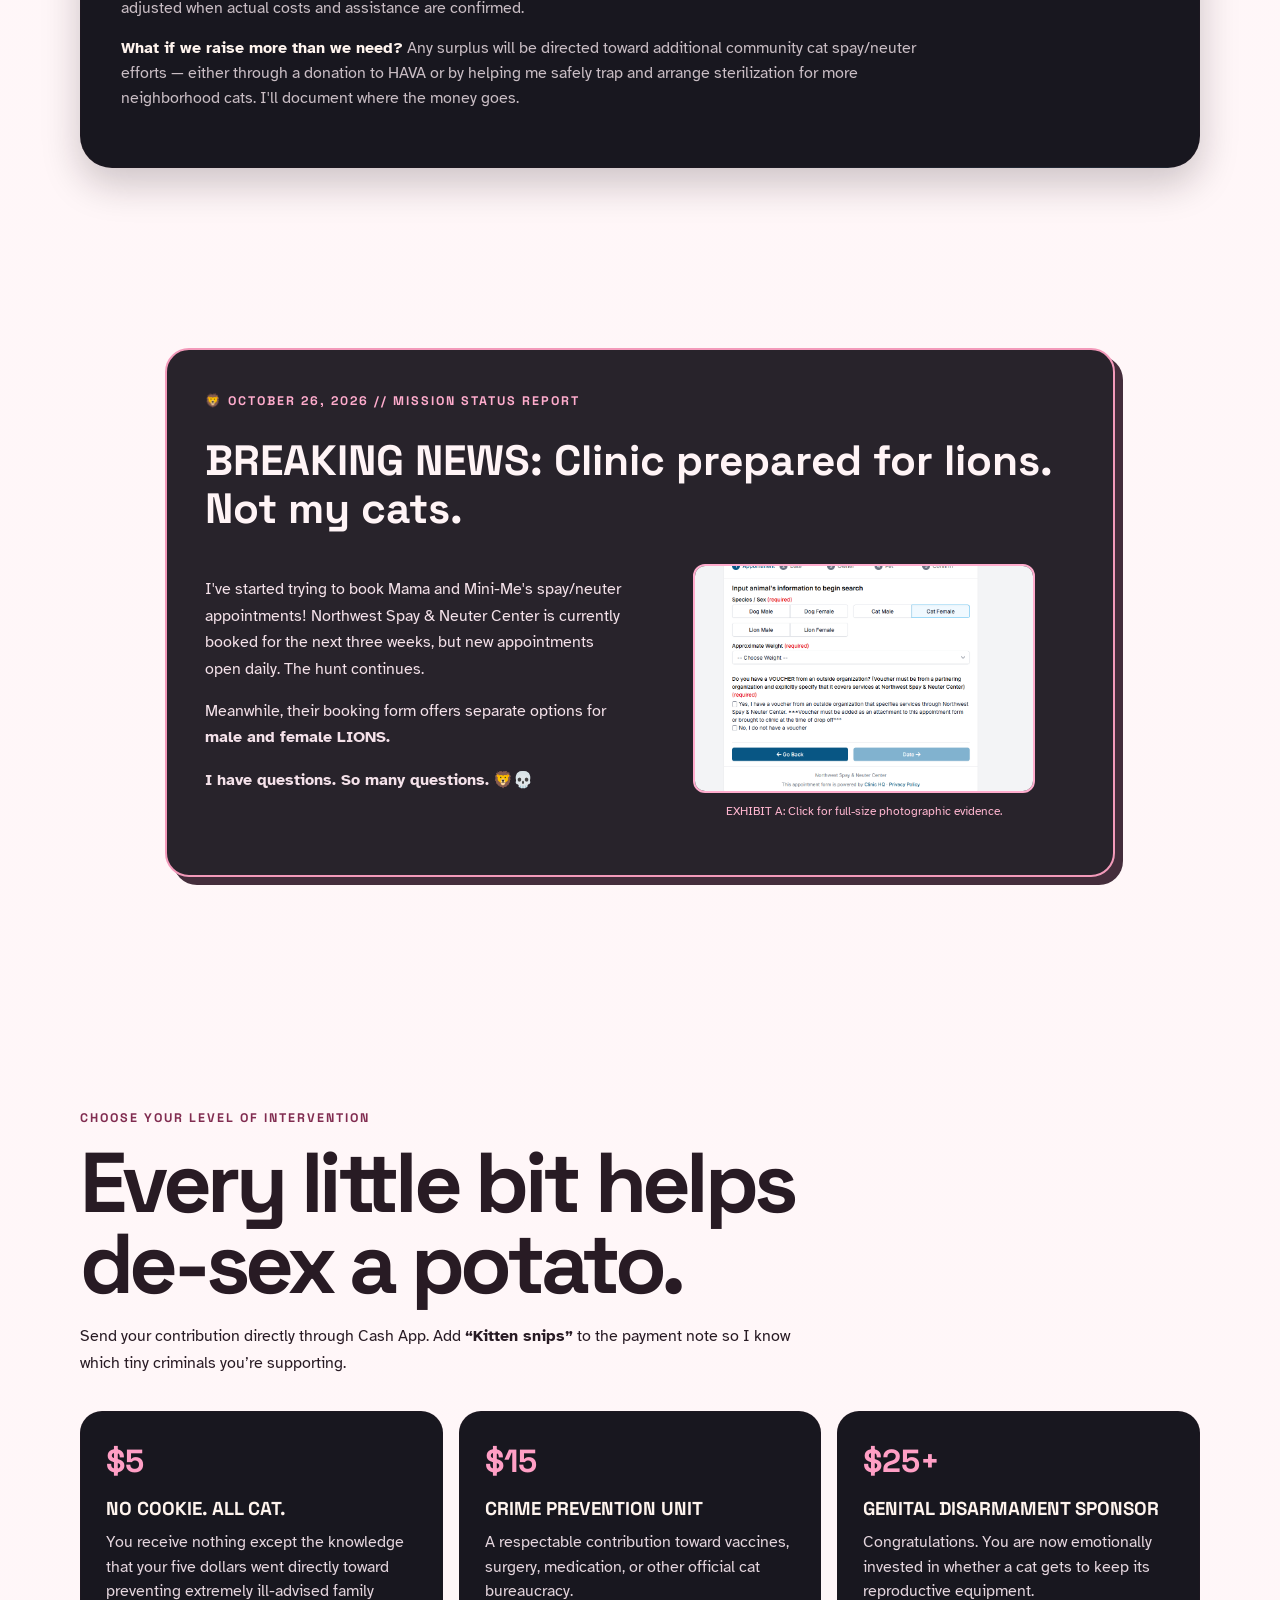
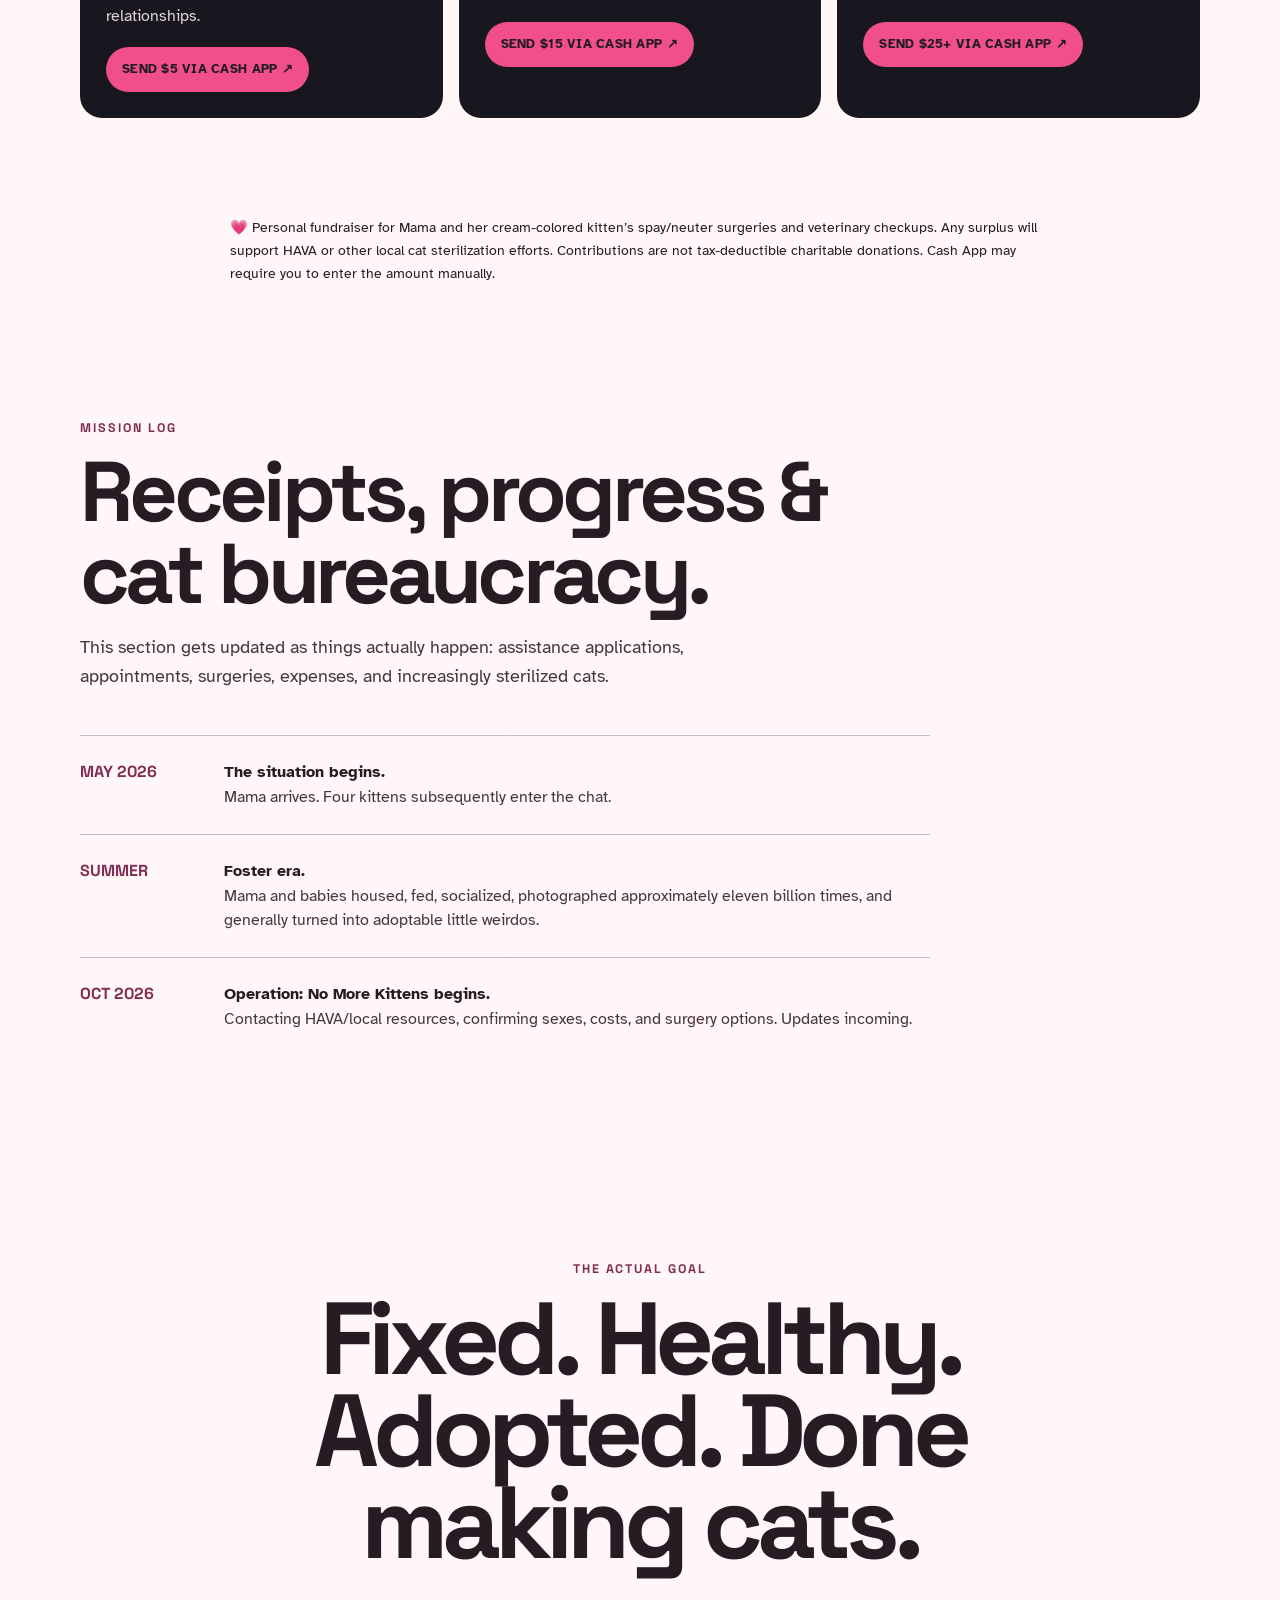
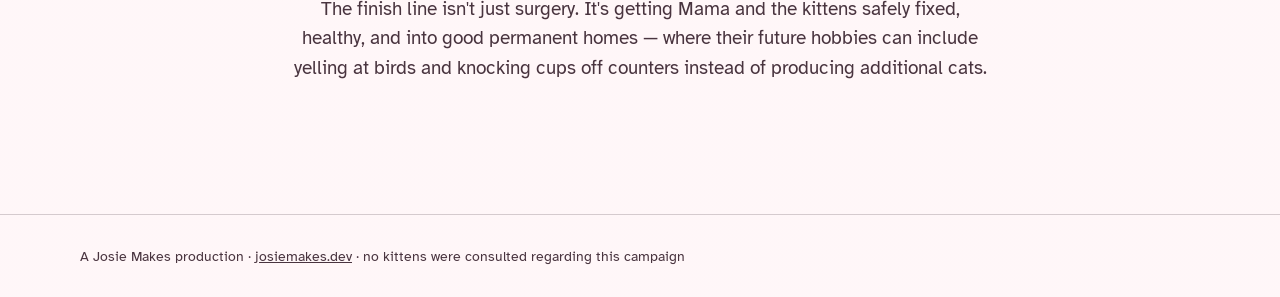
==== commit ca0daa11: "Update index.html" ====
--- a/kittens/index.html
+++ b/kittens/index.html
@@ -1447,7 +1447,7 @@
       CHANGE THESE TWO NUMBERS as donations come in.
       The page calculates the percentage automatically.
     */
-    const amountRaised = 0;
+    const amountRaised = 175;
     const fundraisingGoal = 300;
 
     const percentage = Math.min(
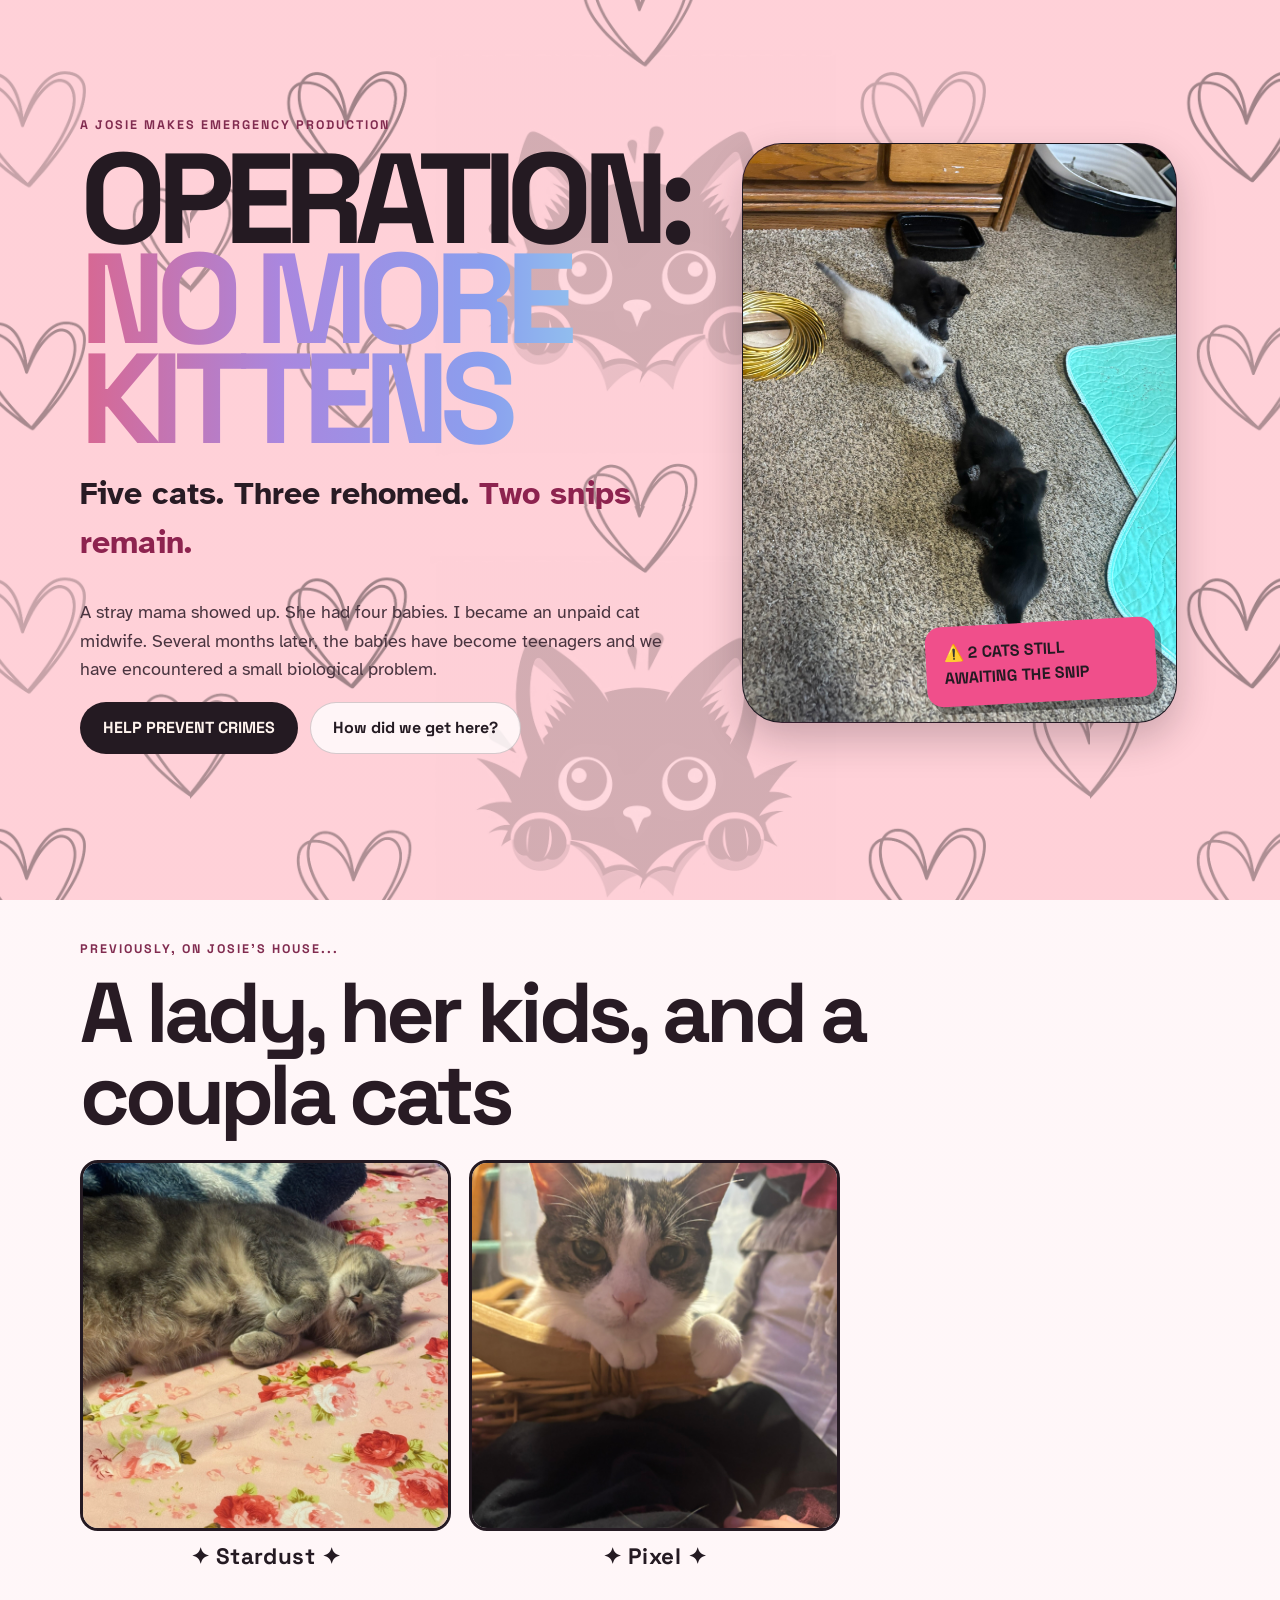
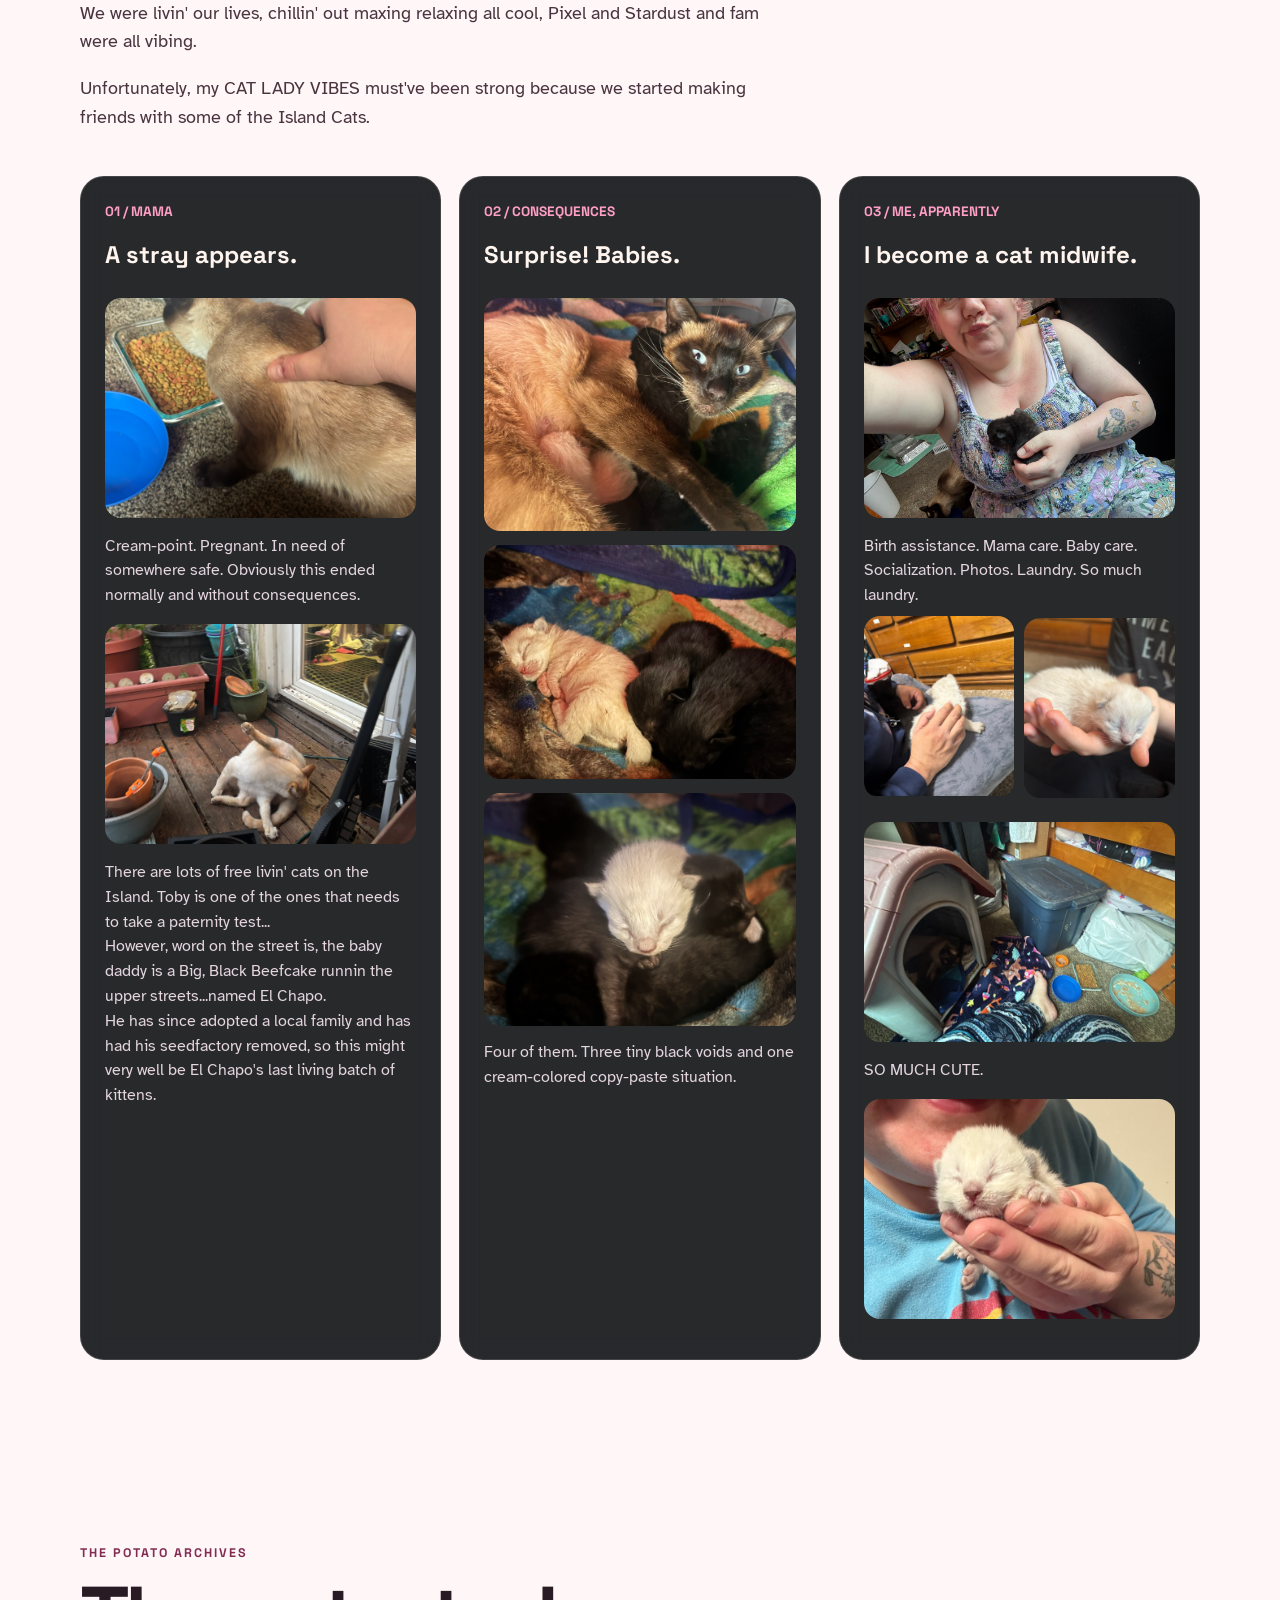
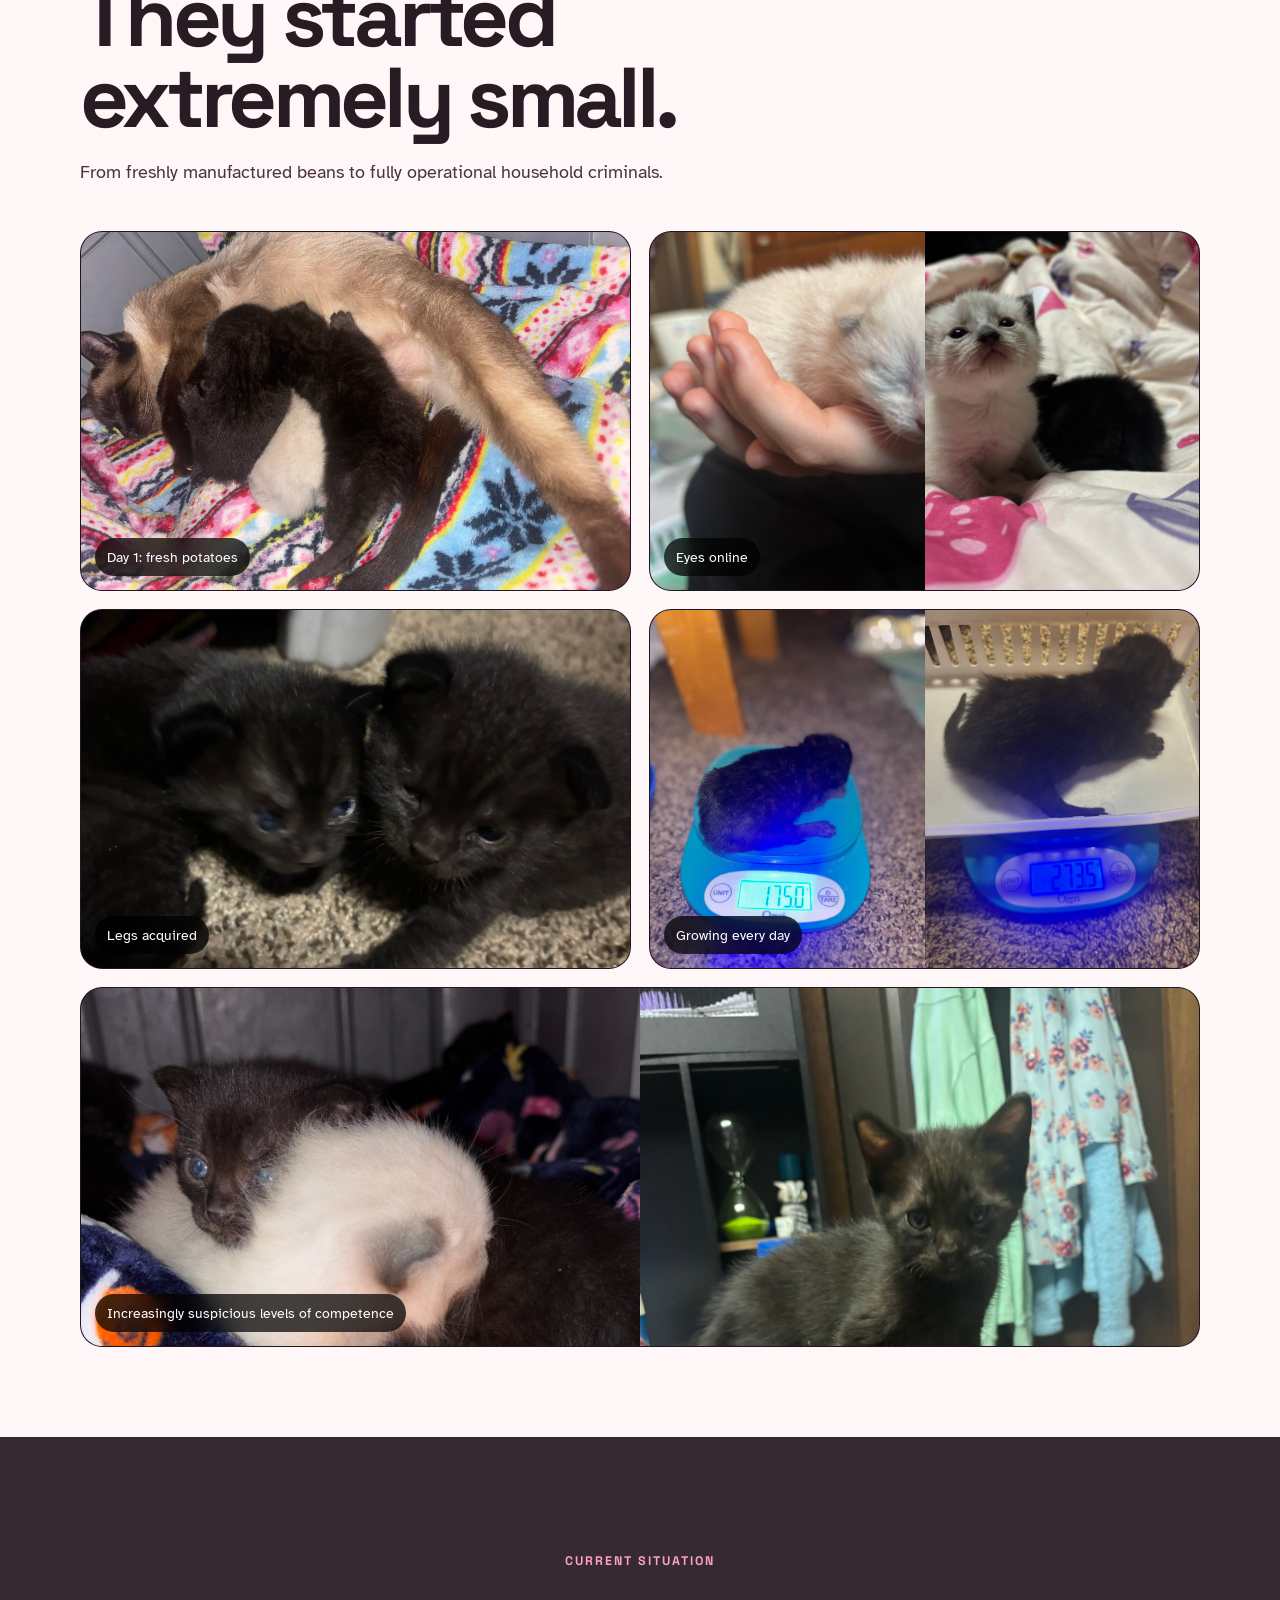
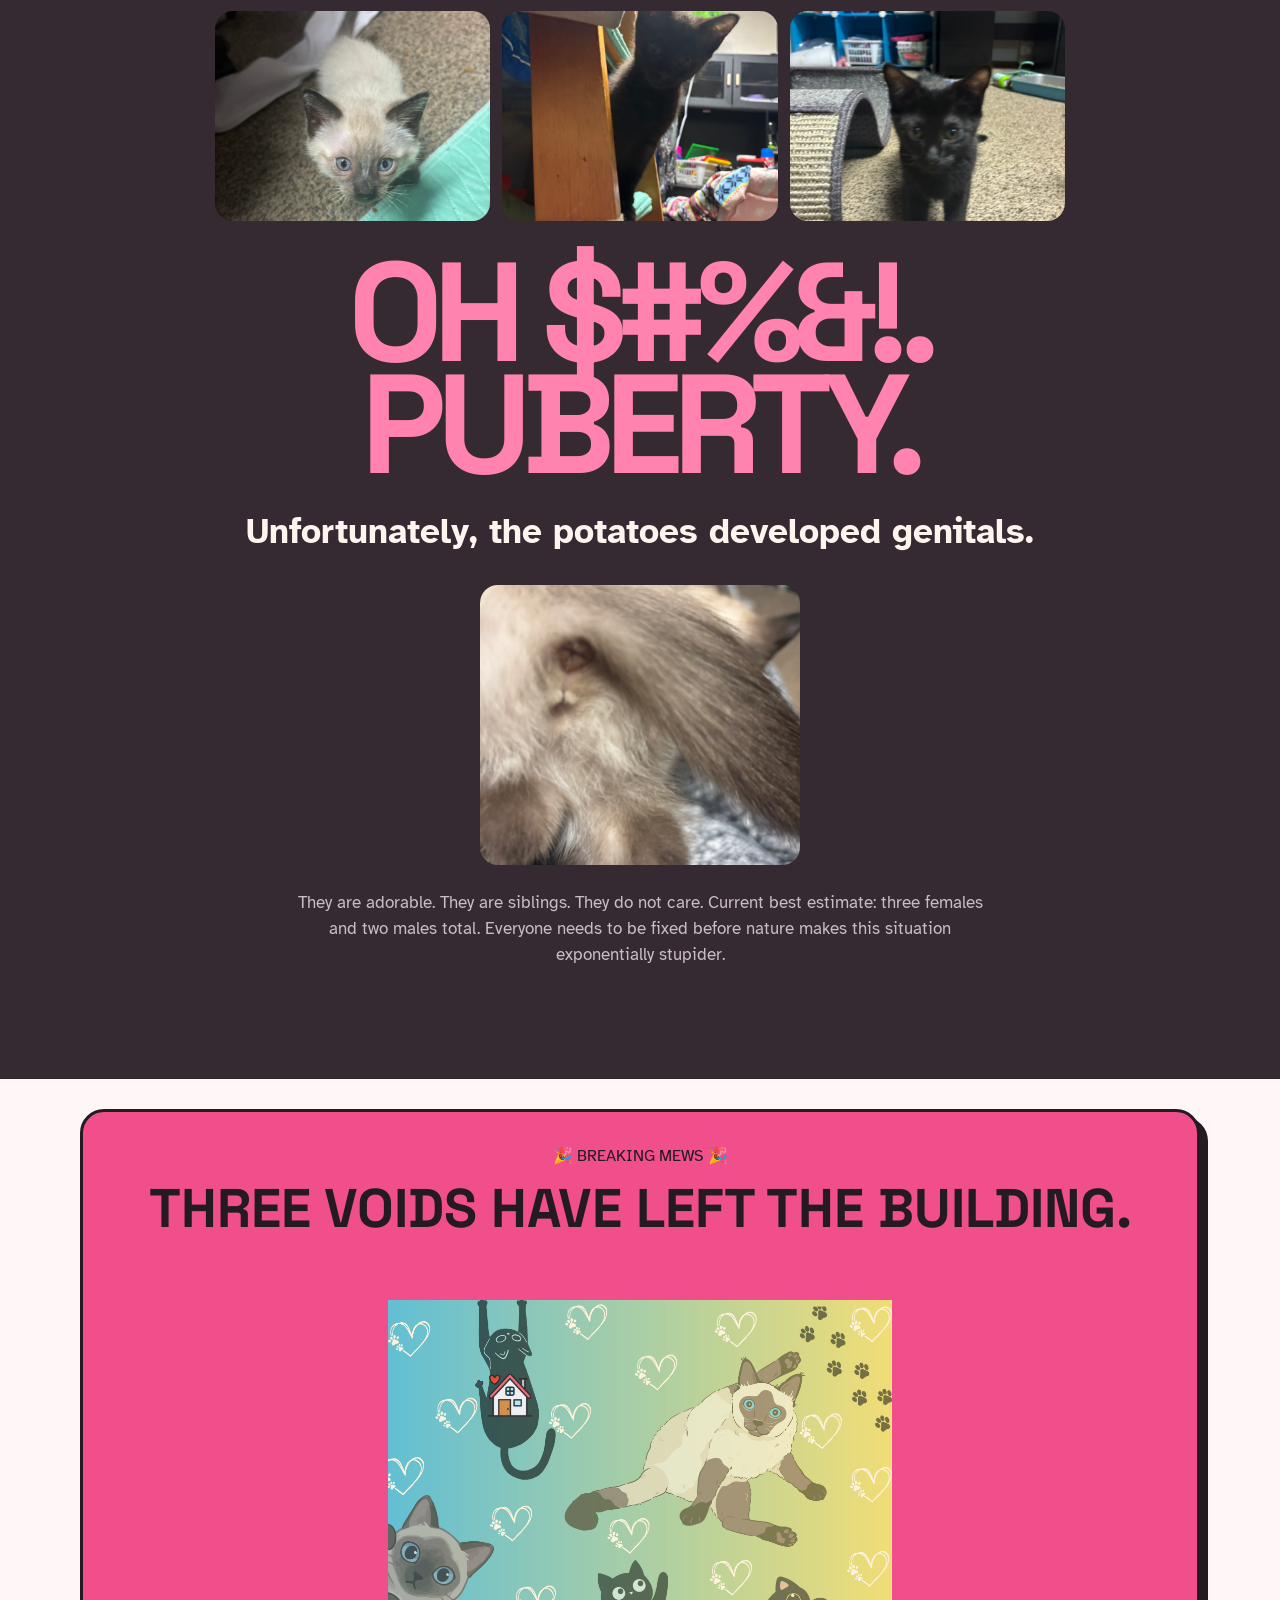
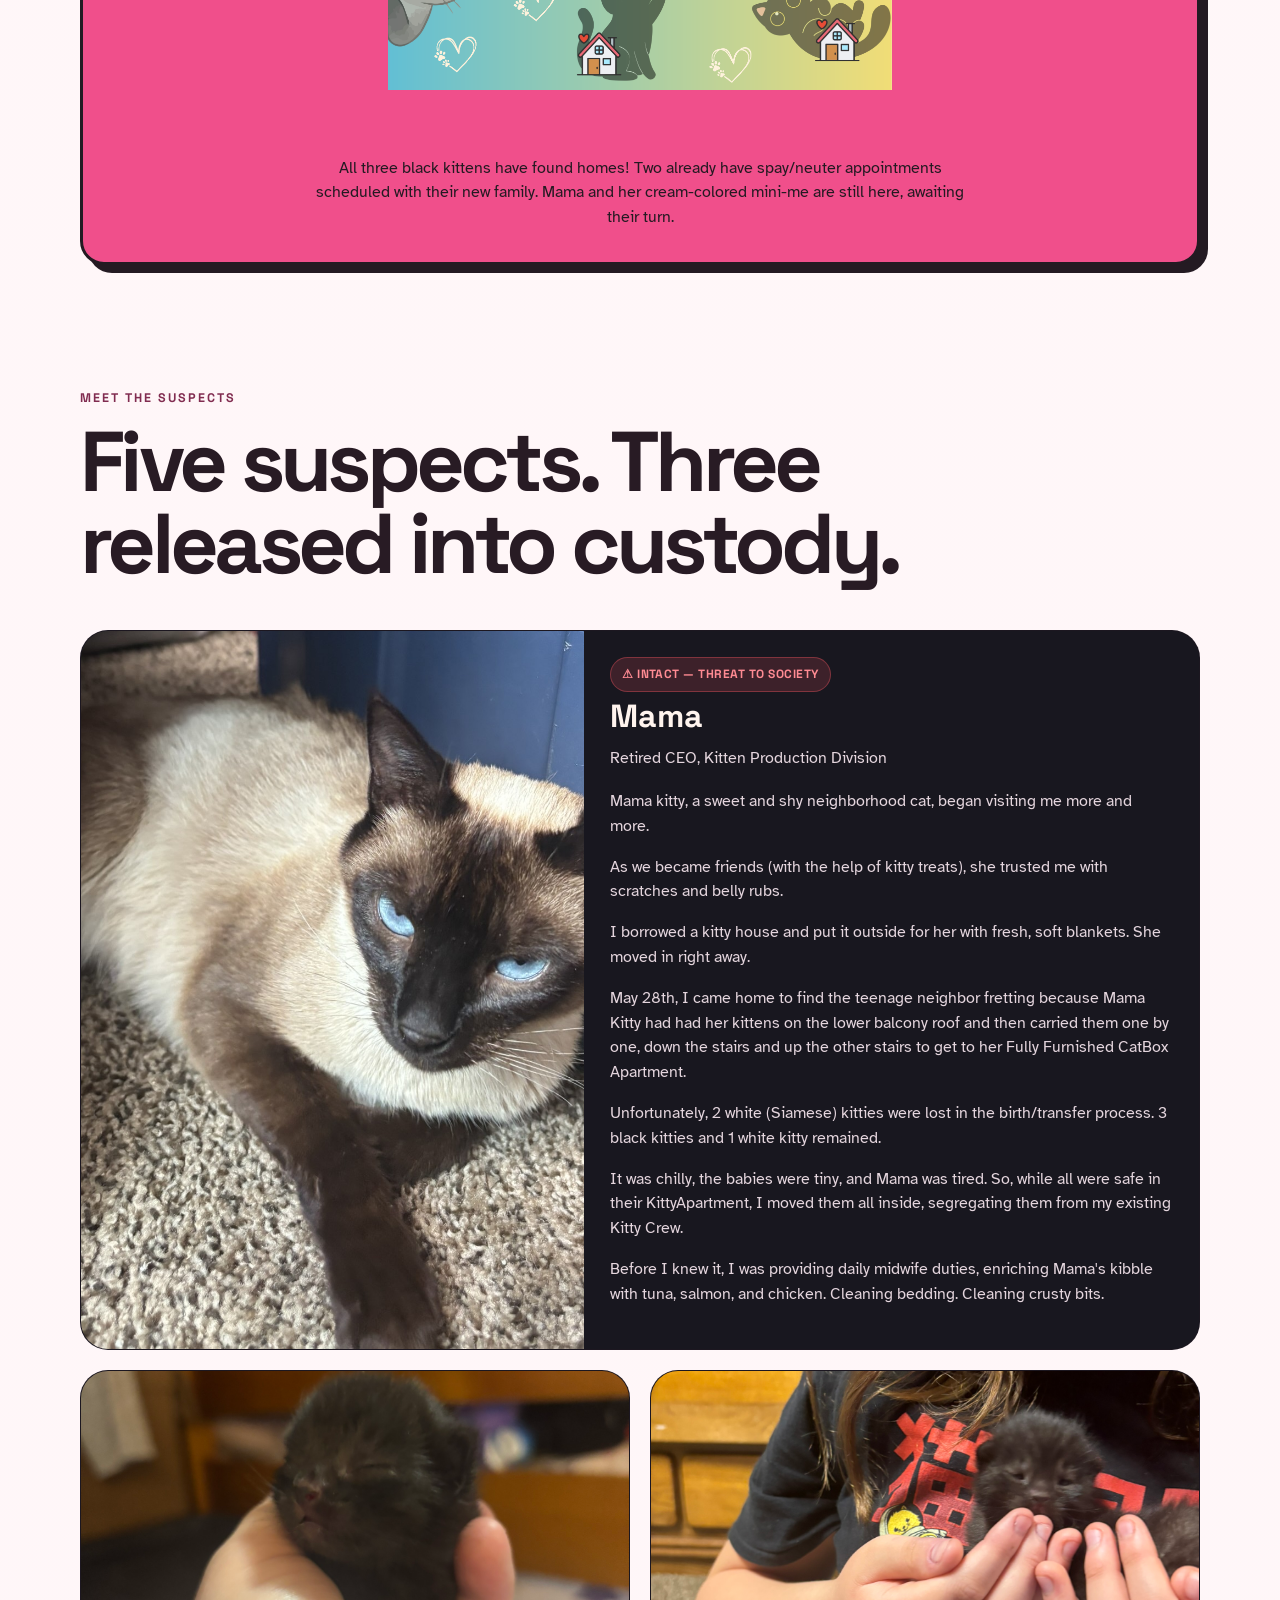
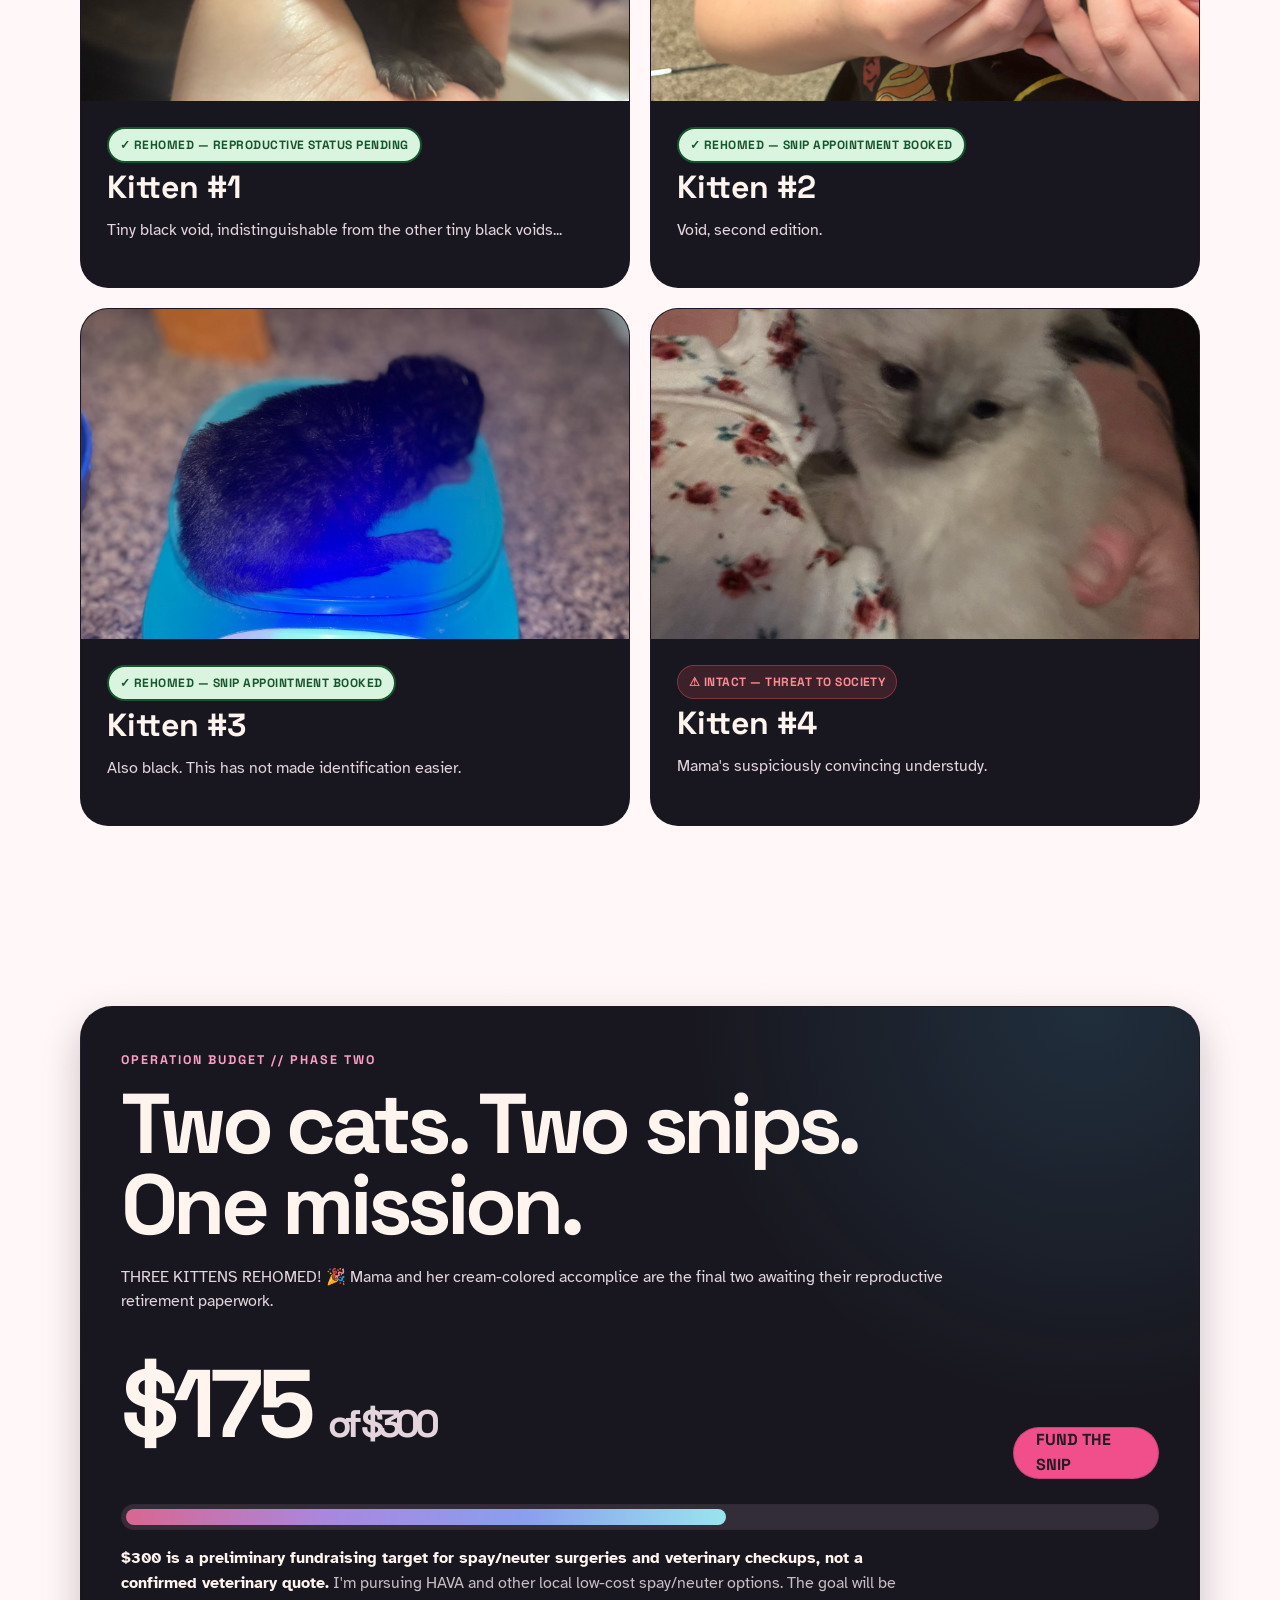
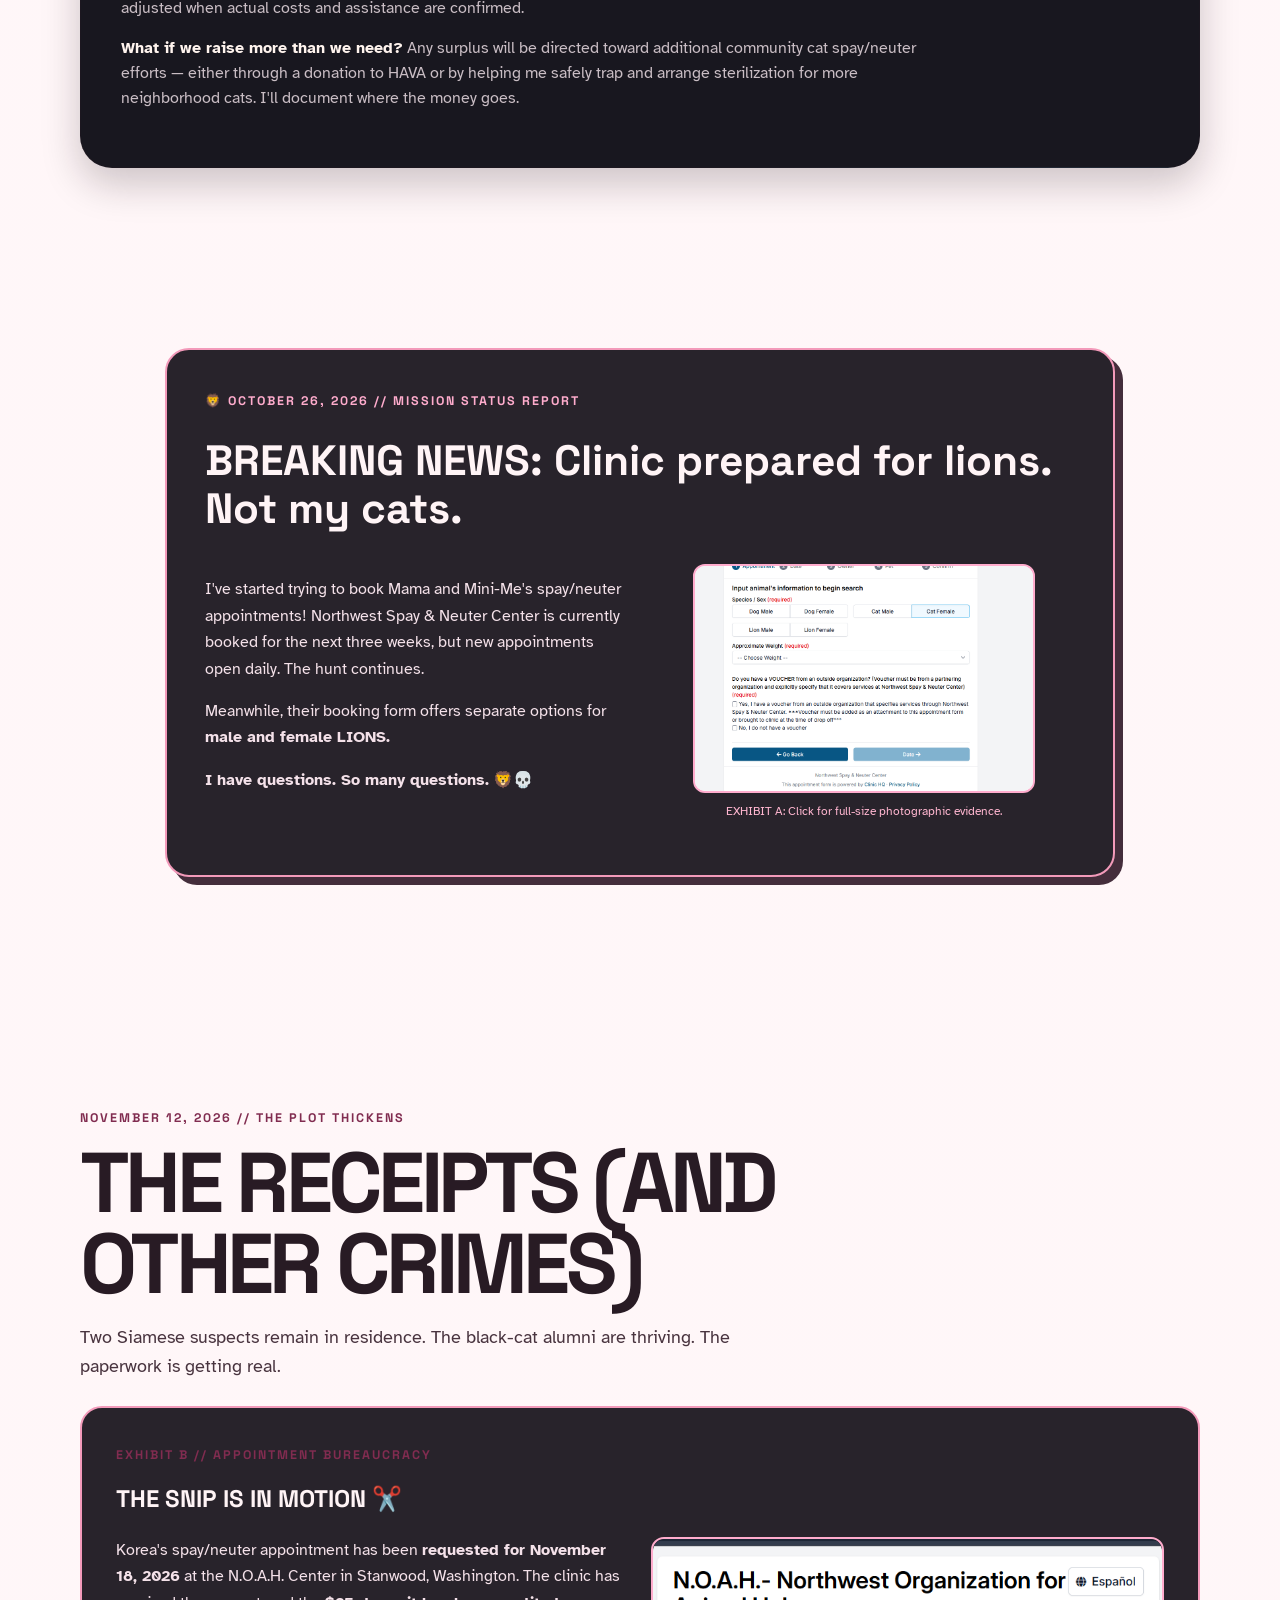
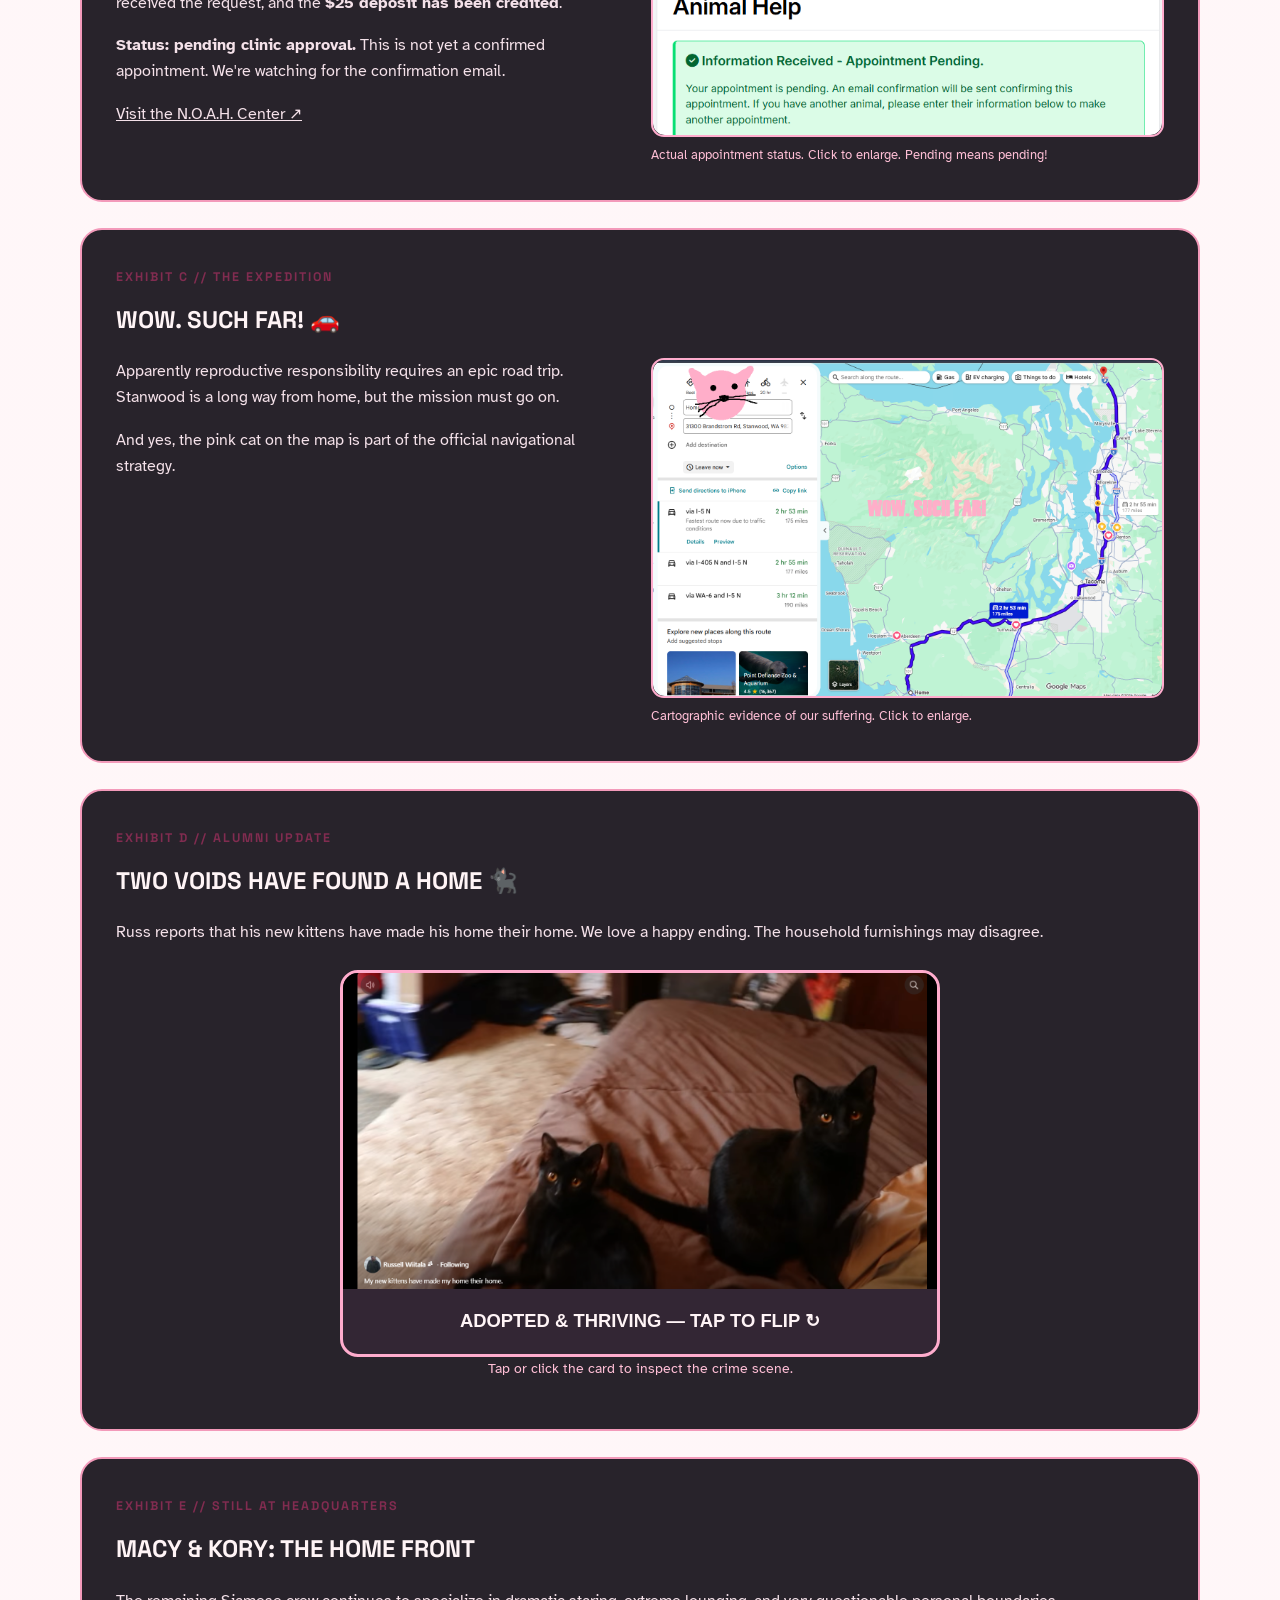
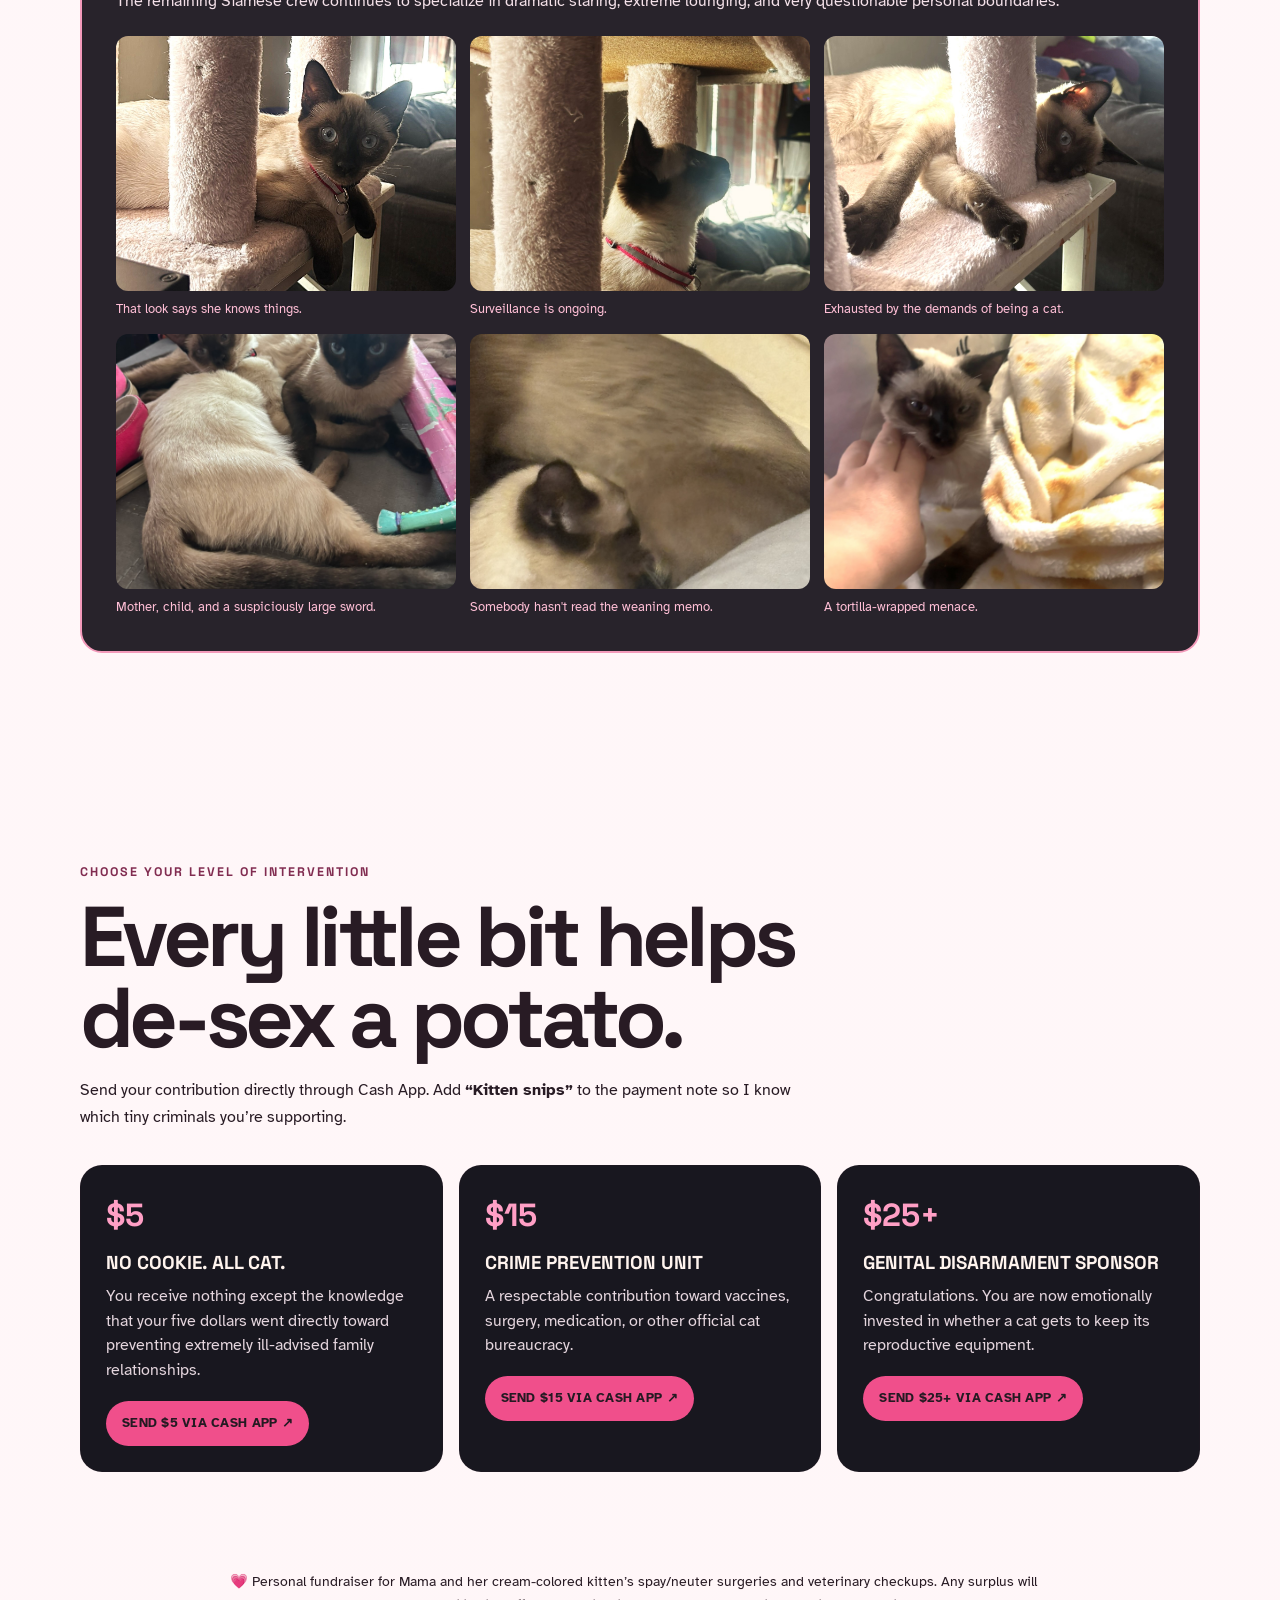
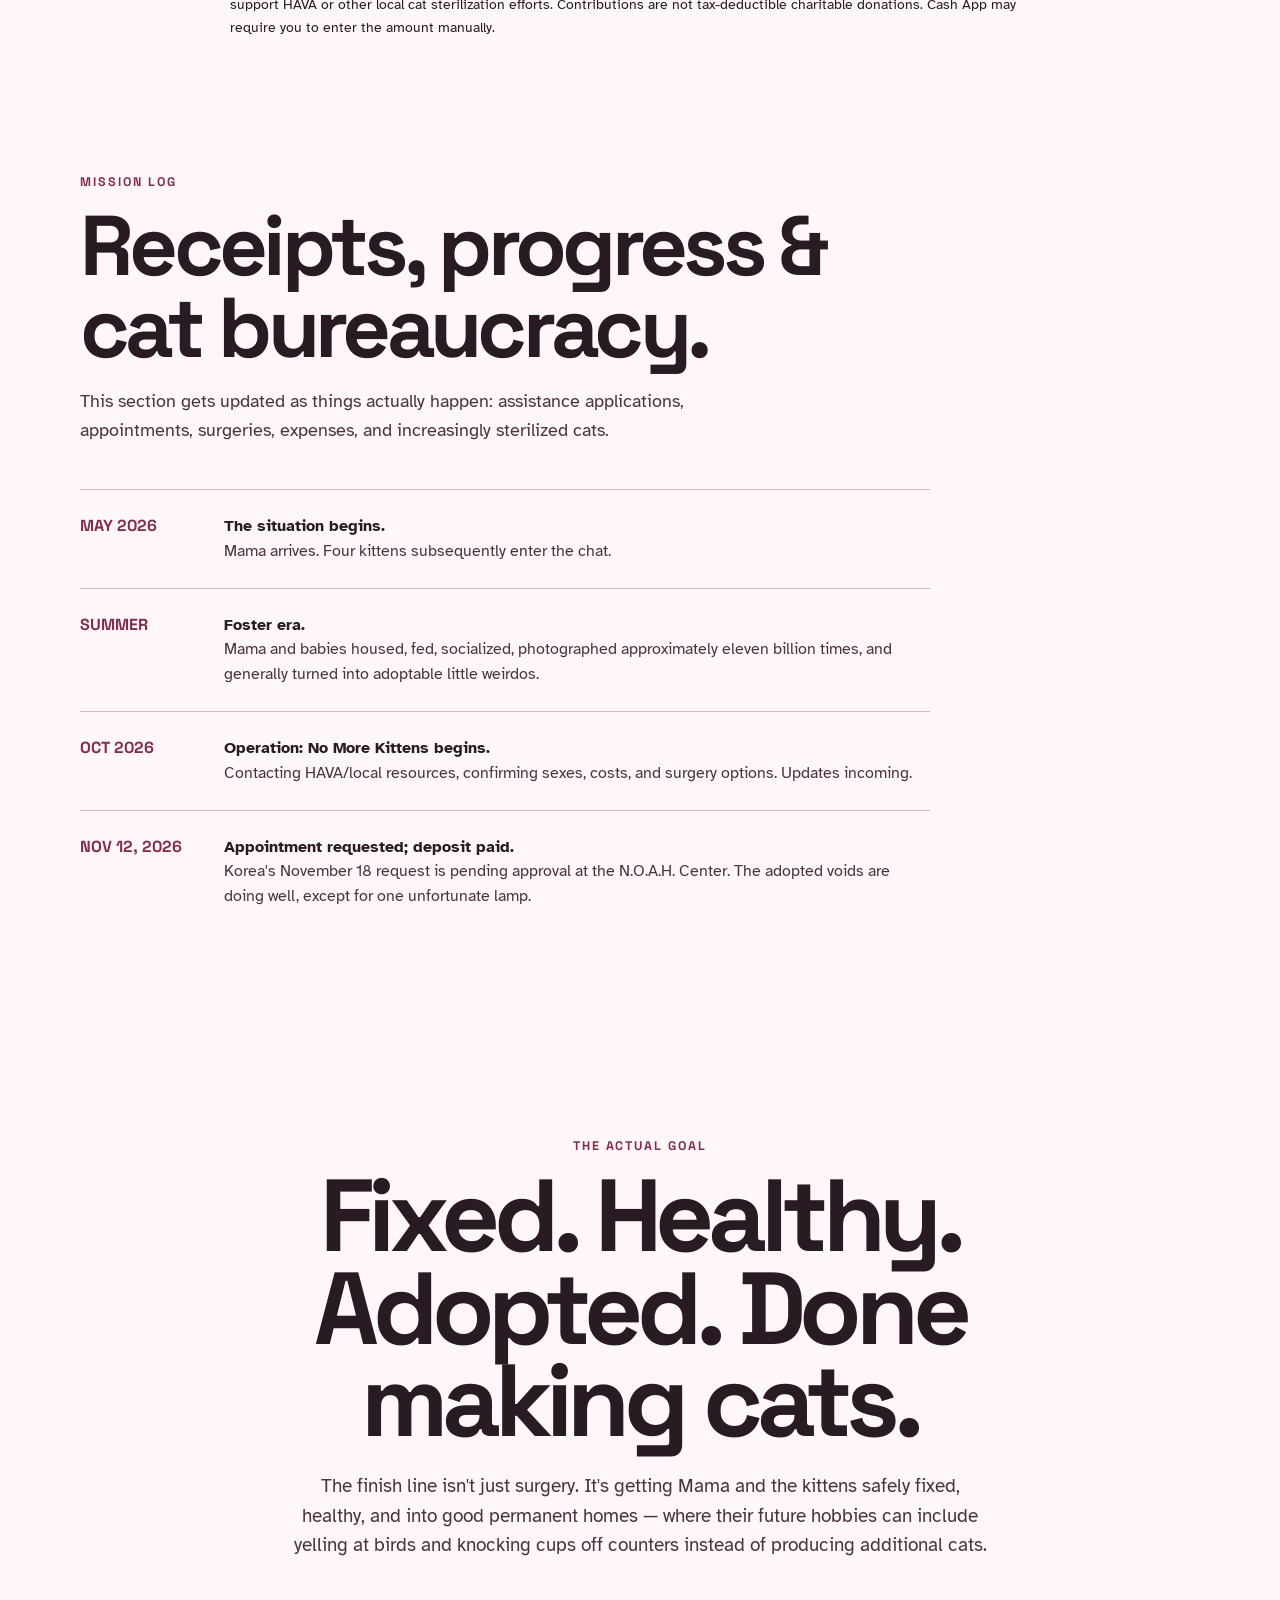
==== commit 492e6ff1: "updated kitten progress Nov12 new pics of siamese, status updates, russ updates" ====
--- a/kittens/index.html
+++ b/kittens/index.html
@@ -918,6 +918,27 @@
     .lion-report figcaption { margin-top: 9px; font-size: .78rem; color: #ffb6d0; text-align: center; }
     @media (max-width: 720px) { .lion-report-grid { grid-template-columns: 1fr; } .lion-report { box-shadow: 4px 5px 0 #442d3b; } }
 
+
+/* November mission updates */
+.update-panel{margin:26px 0;padding:clamp(18px,3vw,34px);background:#28232b;border:2px solid #f39aba;border-radius:22px;color:#fff4f6}
+.update-panel h2,.update-panel h3{color:#fff4f6}.update-panel p{color:#f4e1e9;line-height:1.65}
+.update-grid{display:grid;grid-template-columns:repeat(2,minmax(0,1fr));gap:22px;align-items:start}
+.update-panel figure{margin:0}.update-panel img{display:block;width:100%;height:auto;border-radius:12px}
+.update-panel figcaption{font-size:.82rem;color:#ffbfd6;margin-top:9px;line-height:1.5}
+.update-gallery{display:grid;grid-template-columns:repeat(3,minmax(0,1fr));gap:14px;margin-top:22px}
+.update-gallery figure img{aspect-ratio:4/3;object-fit:cover}
+.evidence-link{display:block;border:2px solid #ffaccd;border-radius:13px;overflow:hidden}
+.flip-scene{perspective:1200px;max-width:600px;margin:24px auto 0}
+.flip-card{position:relative;width:100%;aspect-ratio: 1.55;transform-style:preserve-3d;transition:transform .7s ease;cursor:pointer;border:0;background:transparent;padding:0;display:block;text-align:left;color:white}
+.flip-card.is-flipped{transform:rotateY(180deg)}
+.flip-face{position:absolute;inset:0;backface-visibility:hidden;-webkit-backface-visibility:hidden;border:3px solid #ffaccd;border-radius:18px;overflow:hidden;background:#332634;display:flex;flex-direction:column}
+.flip-face.back{transform:rotateY(180deg)}
+.flip-face img{height:calc(100% - 65px);width:100%;object-fit:cover;border-radius:0}
+.flip-face strong{display:flex;align-items:center;justify-content:center;flex:1;padding:10px;text-align:center;font-size:clamp(.85rem,2.5vw,1.15rem);color:#fff4f6}
+.flip-hint{text-align:center;color:#ffbfd6!important;font-size:.9rem}
+@media(max-width:700px){.update-grid,.update-gallery{grid-template-columns:1fr}.flip-card{aspect-ratio:1.05}}
+@media(prefers-reduced-motion:reduce){.flip-card{transition:none}}
+
 </style>
 </head>
 
@@ -1300,6 +1321,63 @@
     </div>
   </section>
 
+
+  <!-- NOVEMBER 2026 FIELD REPORT -->
+  <section class="section" id="november-update">
+    <div class="wrap">
+      <div class="eyebrow">November 12, 2026 // The Plot Thickens</div>
+      <h2 class="section-title">THE RECEIPTS (AND OTHER CRIMES)</h2>
+      <p class="section-copy">Two Siamese suspects remain in residence. The black-cat alumni are thriving. The paperwork is getting real.</p>
+
+      <article class="update-panel">
+        <div class="eyebrow">Exhibit B // Appointment Bureaucracy</div>
+        <h2>THE SNIP IS IN MOTION ✂️</h2>
+        <div class="update-grid">
+          <div>
+            <p>Korea's spay/neuter appointment has been <strong>requested for November 18, 2026</strong> at the N.O.A.H. Center in Stanwood, Washington. The clinic has received the request, and the <strong>$25 deposit has been credited</strong>.</p>
+            <p><strong>Status: pending clinic approval.</strong> This is not yet a confirmed appointment. We're watching for the confirmation email.</p>
+            <p><a href="https://www.thenoahcenter.org/" target="_blank" rel="noopener noreferrer">Visit the N.O.A.H. Center ↗</a></p>
+          </div>
+          <figure><a class="evidence-link" href="/images/cats/BookingInstructions.png" target="_blank" rel="noopener noreferrer"><img src="/images/cats/BookingInstructions.png" alt="N.O.A.H. Center confirmation screen stating information received and appointment pending" loading="lazy"></a><figcaption>Actual appointment status. Click to enlarge. Pending means pending!</figcaption></figure>
+        </div>
+      </article>
+
+      <article class="update-panel">
+        <div class="eyebrow">Exhibit C // The Expedition</div>
+        <h2>WOW. SUCH FAR! 🚗</h2>
+        <div class="update-grid">
+          <div><p>Apparently reproductive responsibility requires an epic road trip. Stanwood is a long way from home, but the mission must go on.</p><p>And yes, the pink cat on the map is part of the official navigational strategy.</p></div>
+          <figure><a class="evidence-link" href="/images/cats/drivingdirections.png" target="_blank" rel="noopener noreferrer"><img src="/images/cats/drivingdirections.png" alt="Humorous map of the long drive to the N.O.A.H. Center, decorated with a pink cat and WOW SUCH FAR text" loading="lazy"></a><figcaption>Cartographic evidence of our suffering. Click to enlarge.</figcaption></figure>
+        </div>
+      </article>
+
+      <article class="update-panel">
+        <div class="eyebrow">Exhibit D // Alumni Update</div>
+        <h2>TWO VOIDS HAVE FOUND A HOME 🐈‍⬛</h2>
+        <p>Russ reports that his new kittens have made his home their home. We love a happy ending. The household furnishings may disagree.</p>
+        <div class="flip-scene"><button class="flip-card" id="russFlip" type="button" aria-label="Flip Russ's kitten update to reveal the damaged lamp" aria-pressed="false">
+          <span class="flip-face front"><img src="/images/cats/Russcats.png" alt="Russ's two adopted black kittens relaxing in their new home" loading="lazy"><strong>ADOPTED &amp; THRIVING — TAP TO FLIP ↻</strong></span>
+          <span class="flip-face back"><img src="/images/cats/Russcatslamp.png" alt="Photo update showing a knocked-over, broken lamp in the kittens' new home" loading="lazy"><strong>PROPERTY DAMAGE REPORTED. NO REFUNDS. ↻</strong></span>
+        </button></div>
+        <p class="flip-hint">Tap or click the card to inspect the crime scene.</p>
+      </article>
+
+      <article class="update-panel">
+        <div class="eyebrow">Exhibit E // Still at Headquarters</div>
+        <h2>MACY &amp; KORY: THE HOME FRONT</h2>
+        <p>The remaining Siamese crew continues to specialize in dramatic staring, extreme lounging, and very questionable personal boundaries.</p>
+        <div class="update-gallery">
+          <figure><img src="/images/cats/koreastare.JPEG" alt="Young Siamese cat looking straight at the camera from the cat tree" loading="lazy"><figcaption>That look says she knows things.</figcaption></figure>
+          <figure><img src="/images/cats/korylookup.JPEG" alt="Siamese cat looking upward from the pink cat tree" loading="lazy"><figcaption>Surveillance is ongoing.</figcaption></figure>
+          <figure><img src="/images/cats/exhausting.JPEG" alt="Siamese cat sprawled dramatically around a cat tree post" loading="lazy"><figcaption>Exhausted by the demands of being a cat.</figcaption></figure>
+          <figure><img src="/images/cats/mumbabysword.JPEG" alt="Two Siamese cats resting together near a toy sword" loading="lazy"><figcaption>Mother, child, and a suspiciously large sword.</figcaption></figure>
+          <figure><img src="/images/cats/stillnursing.JPEG" alt="Siamese kitten still nursing from mother" loading="lazy"><figcaption>Somebody hasn't read the weaning memo.</figcaption></figure>
+          <figure><img src="/images/cats/tortillacat.JPEG" alt="Siamese cat enjoying chin scratches beside a tortilla-pattern blanket" loading="lazy"><figcaption>A tortilla-wrapped menace.</figcaption></figure>
+        </div>
+      </article>
+    </div>
+  </section>
+
   <!-- CONTRIBUTIONS -->
   <section class="section" id="contributions">
     <div class="wrap">
@@ -1405,6 +1483,7 @@
           </div>
         </div>
 
+        <div class="log-entry"><div class="log-date">NOV 12, 2026</div><div><strong>Appointment requested; deposit paid.</strong><p>Korea's November 18 request is pending approval at the N.O.A.H. Center. The adopted voids are doing well, except for one unfortunate lamp.</p></div></div>
       </div>
 
     </div>
@@ -1462,6 +1541,16 @@
       `$${amountRaised} <span>of $${fundraisingGoal}</span>`;
   </script>
 
+<script>
+(function(){
+  const card=document.getElementById('russFlip');
+  if(card) card.addEventListener('click',function(){
+    const flipped=card.classList.toggle('is-flipped');
+    card.setAttribute('aria-pressed',String(flipped));
+    card.setAttribute('aria-label',flipped?'Flip back to Russ\'s adopted kittens':'Flip to reveal the damaged lamp');
+  });
+})();
+</script>
 </body>
 
-</html>
+</html>
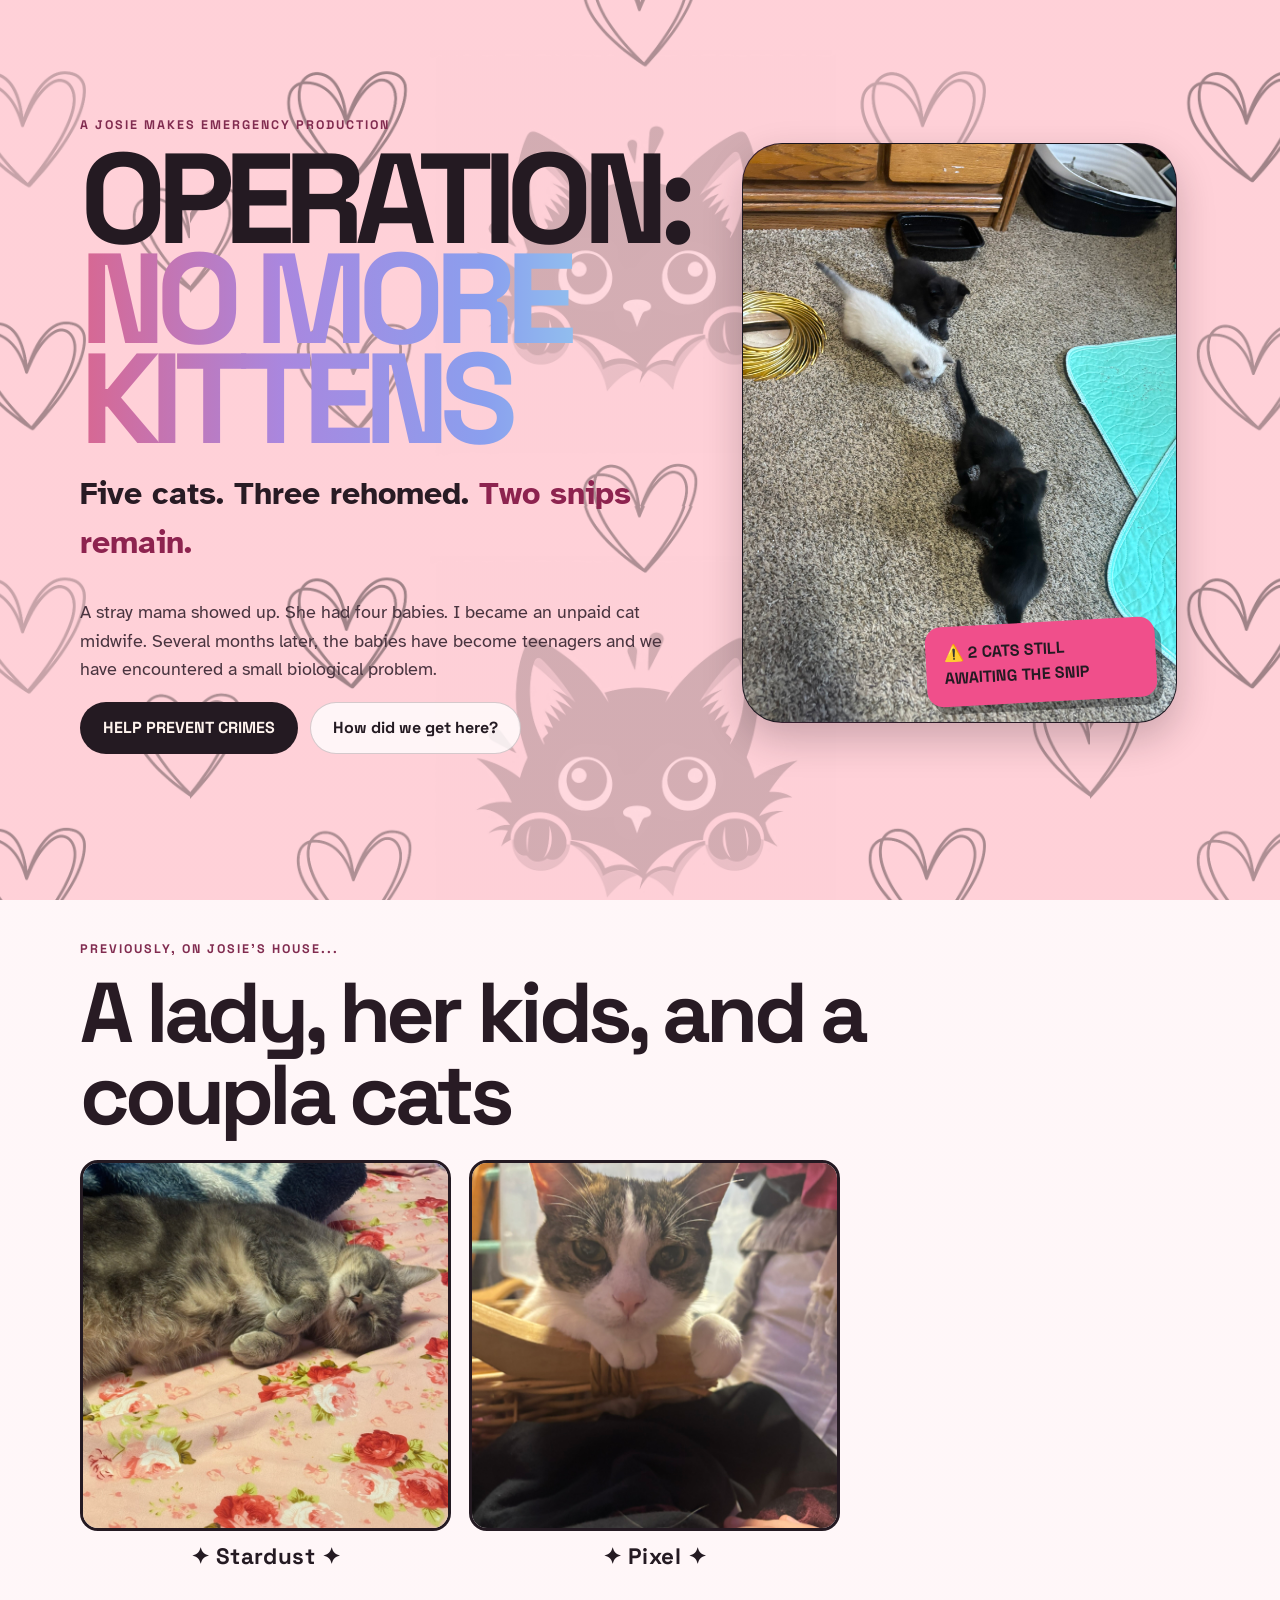
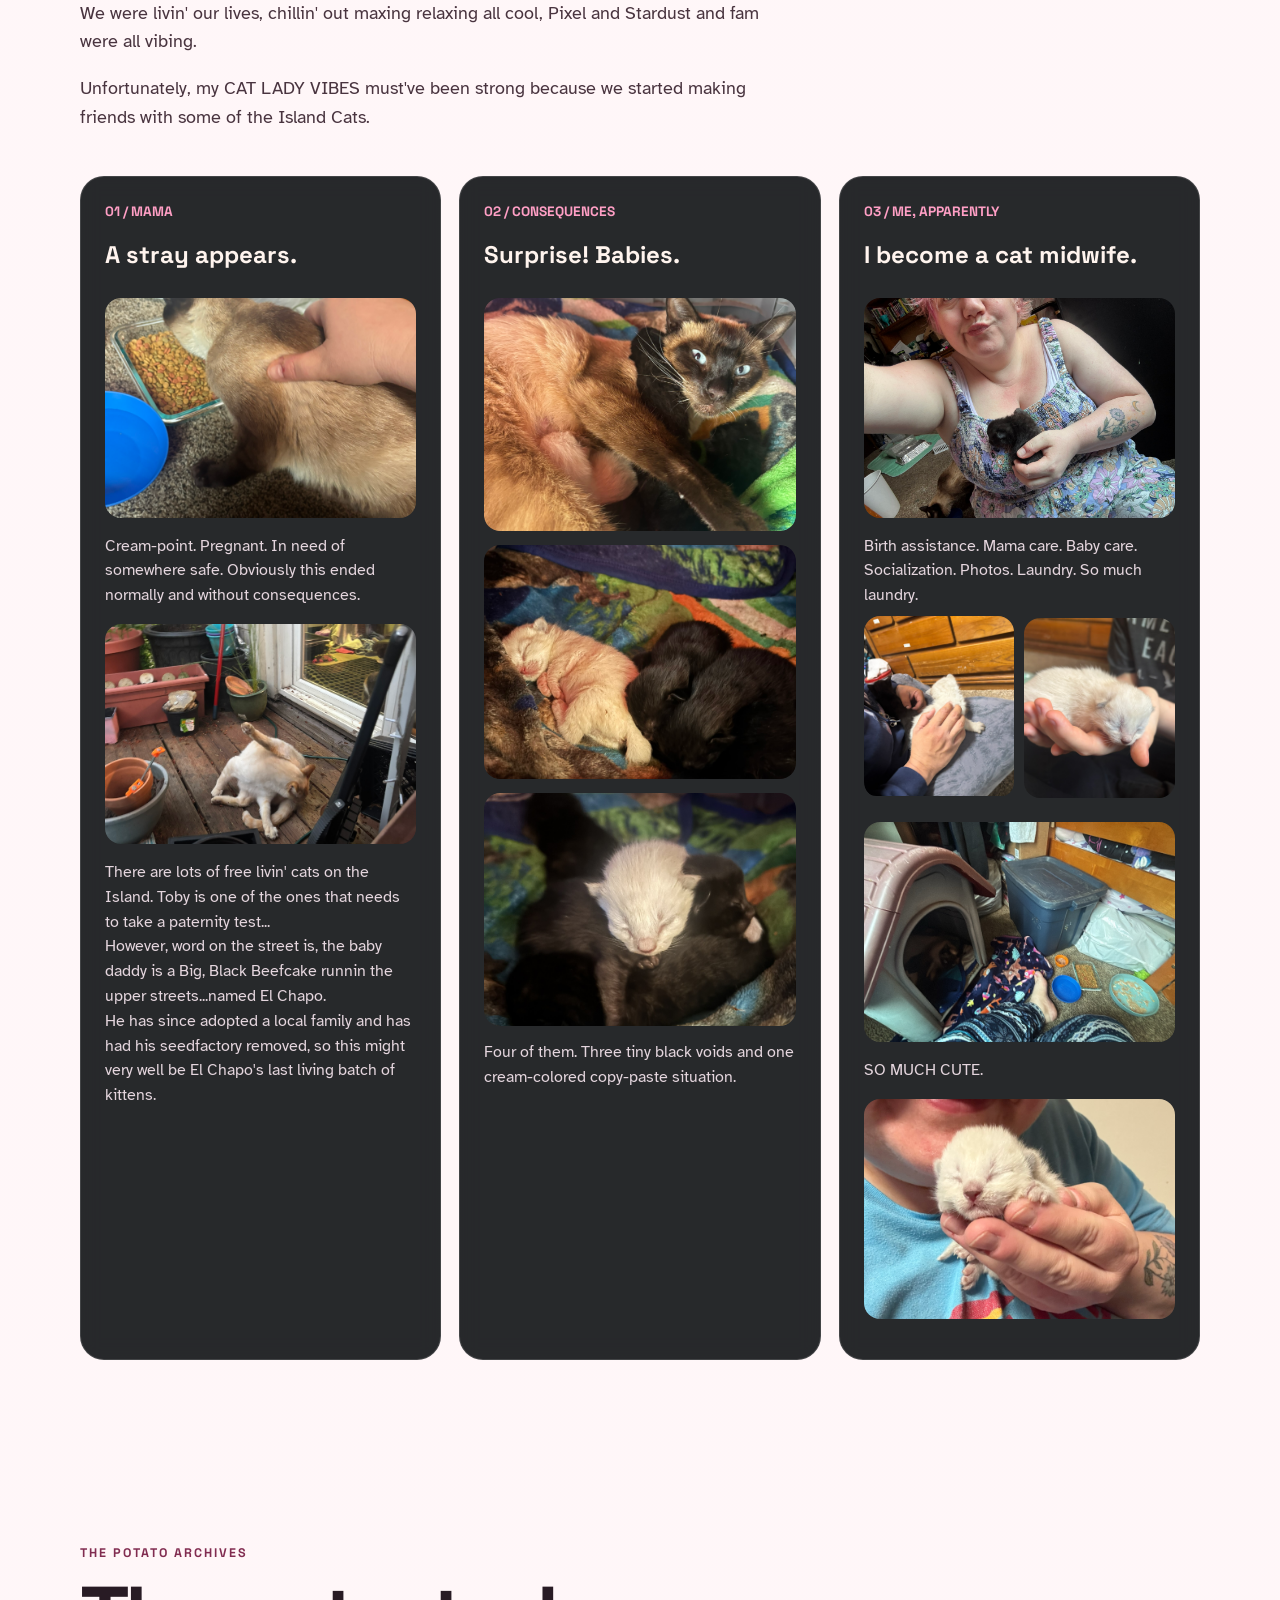
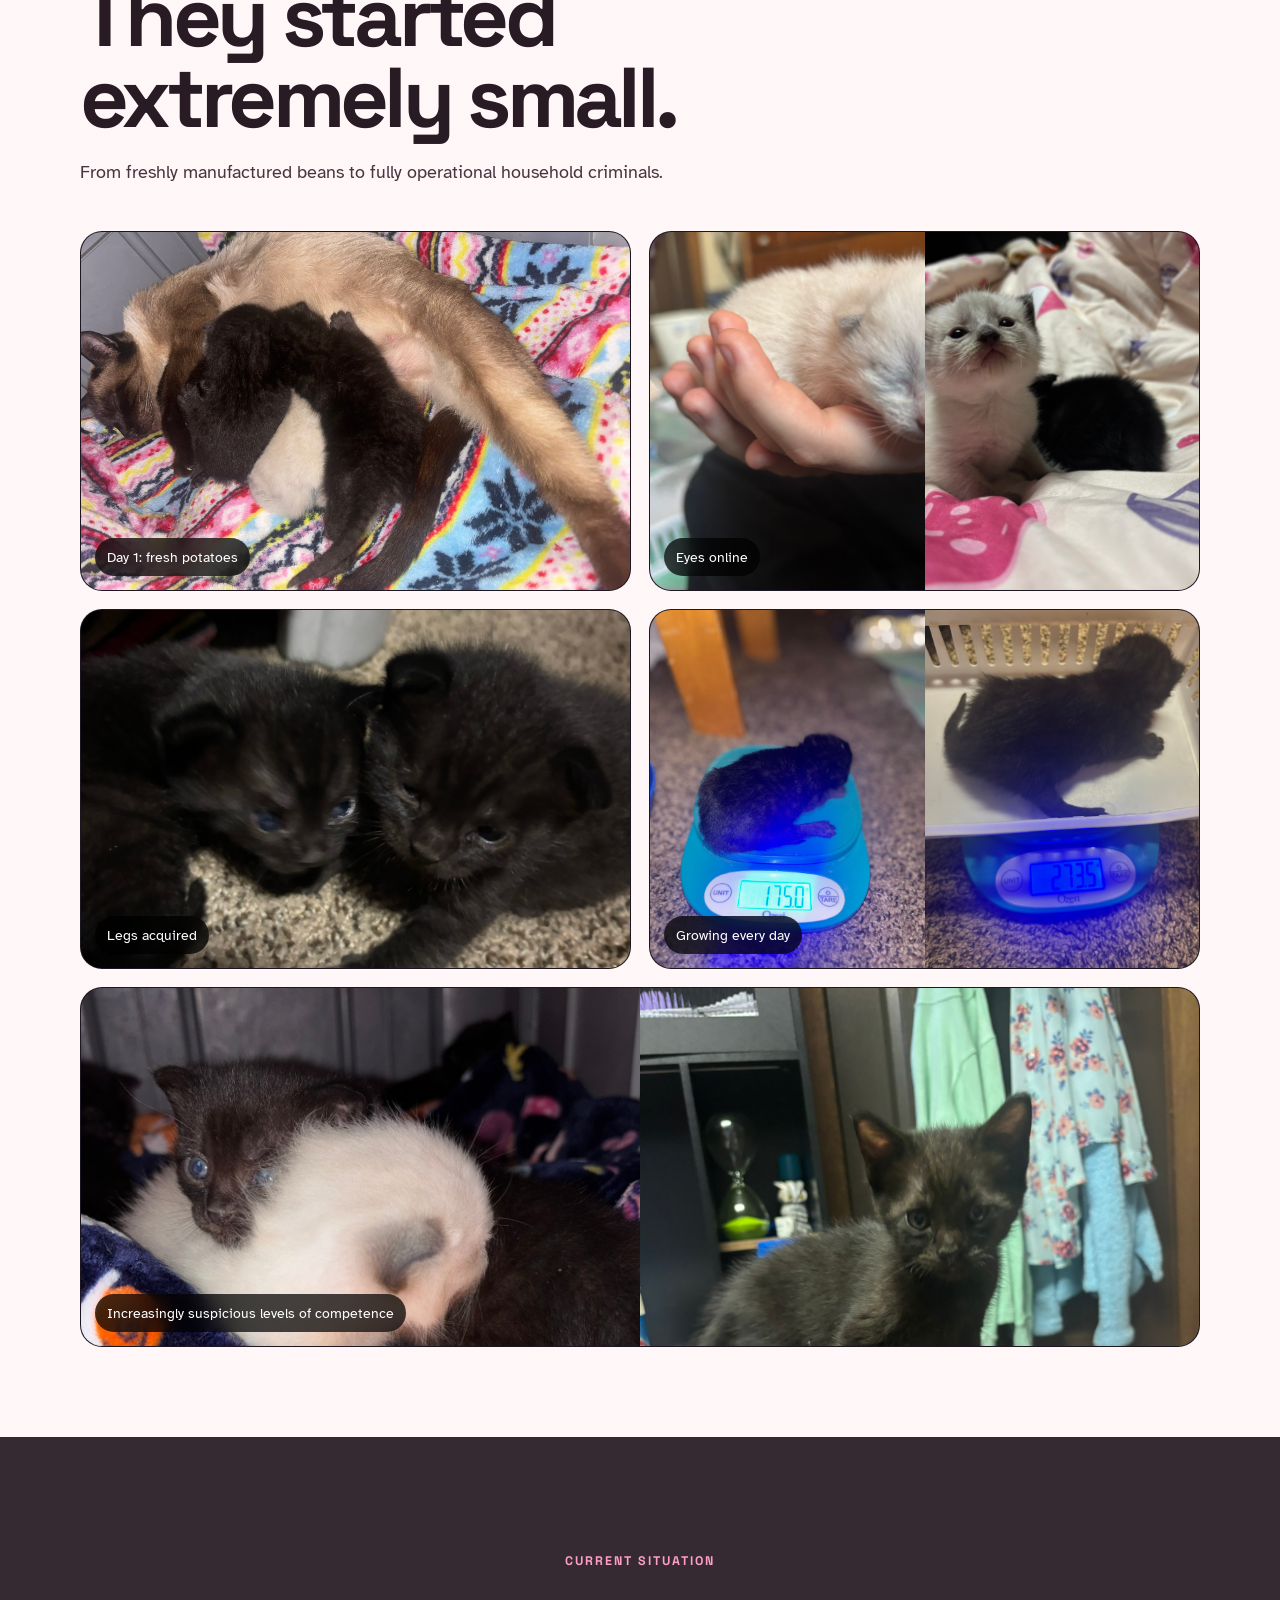
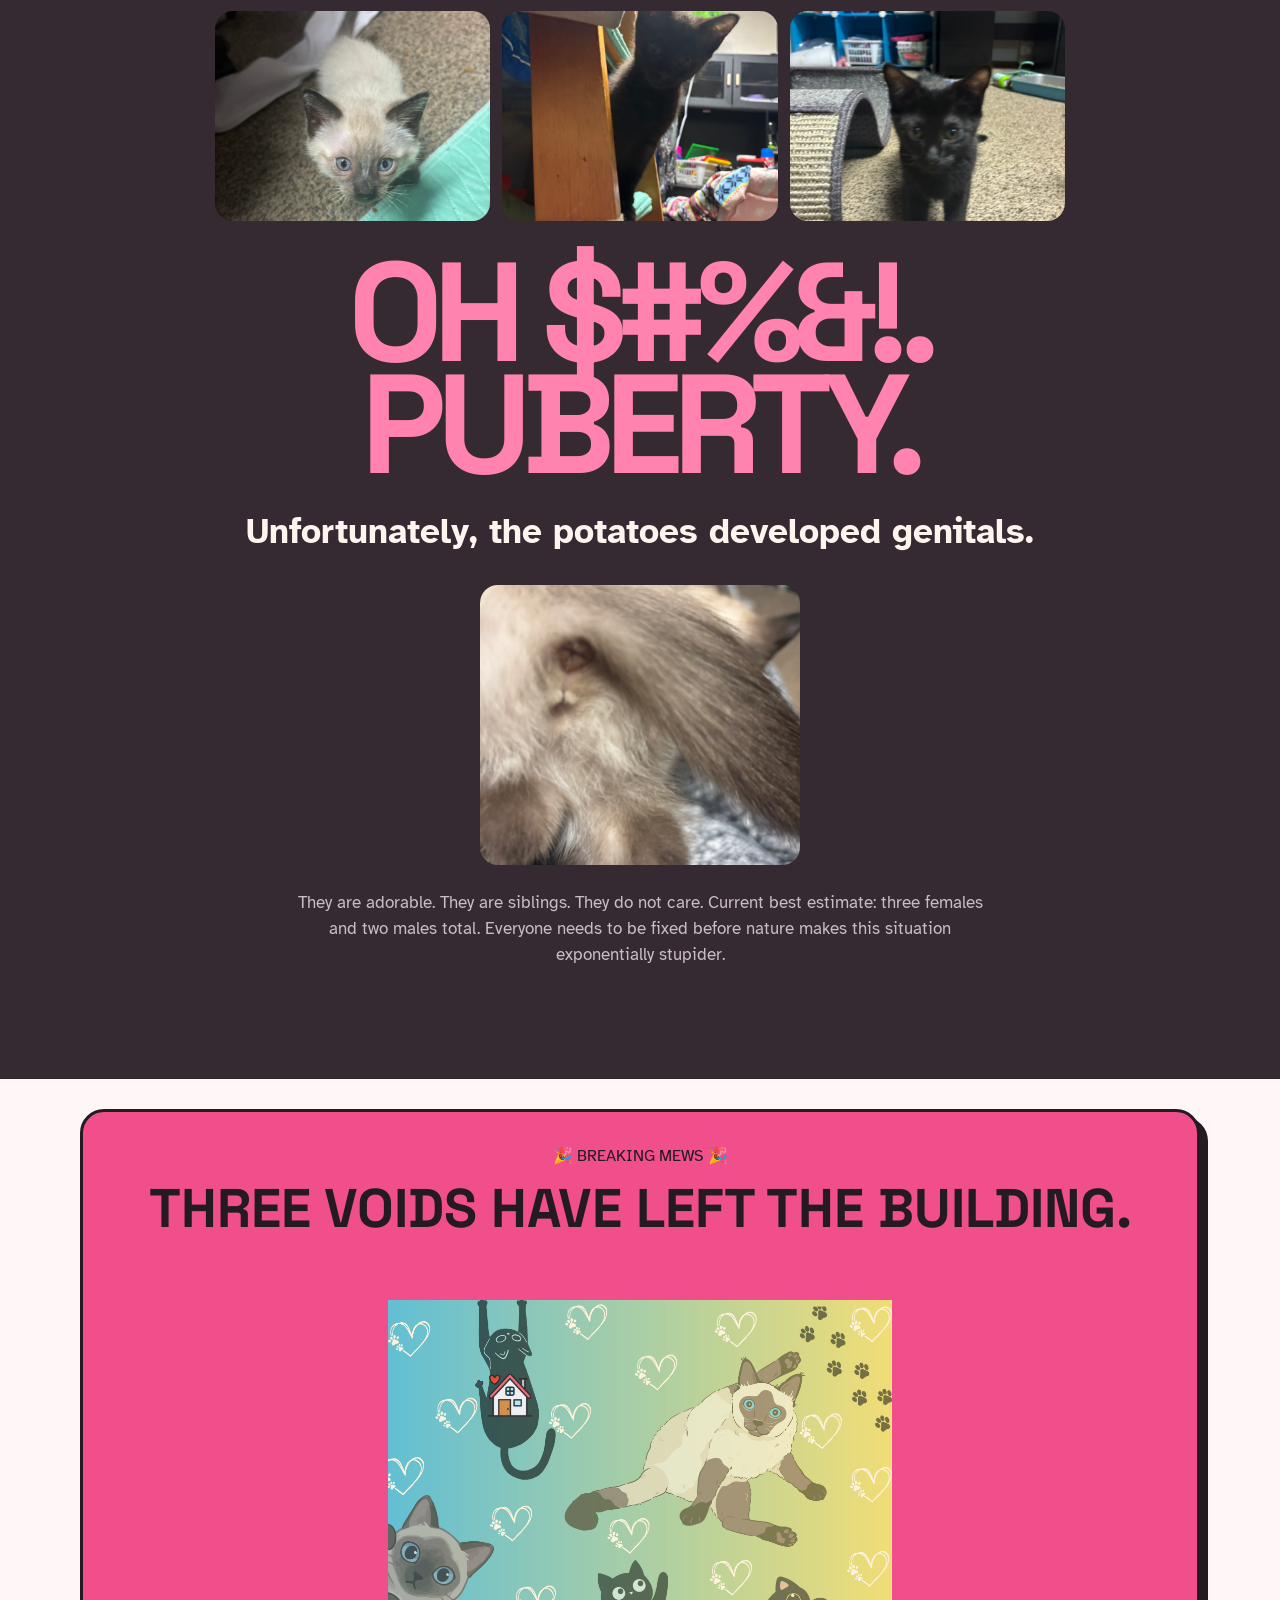
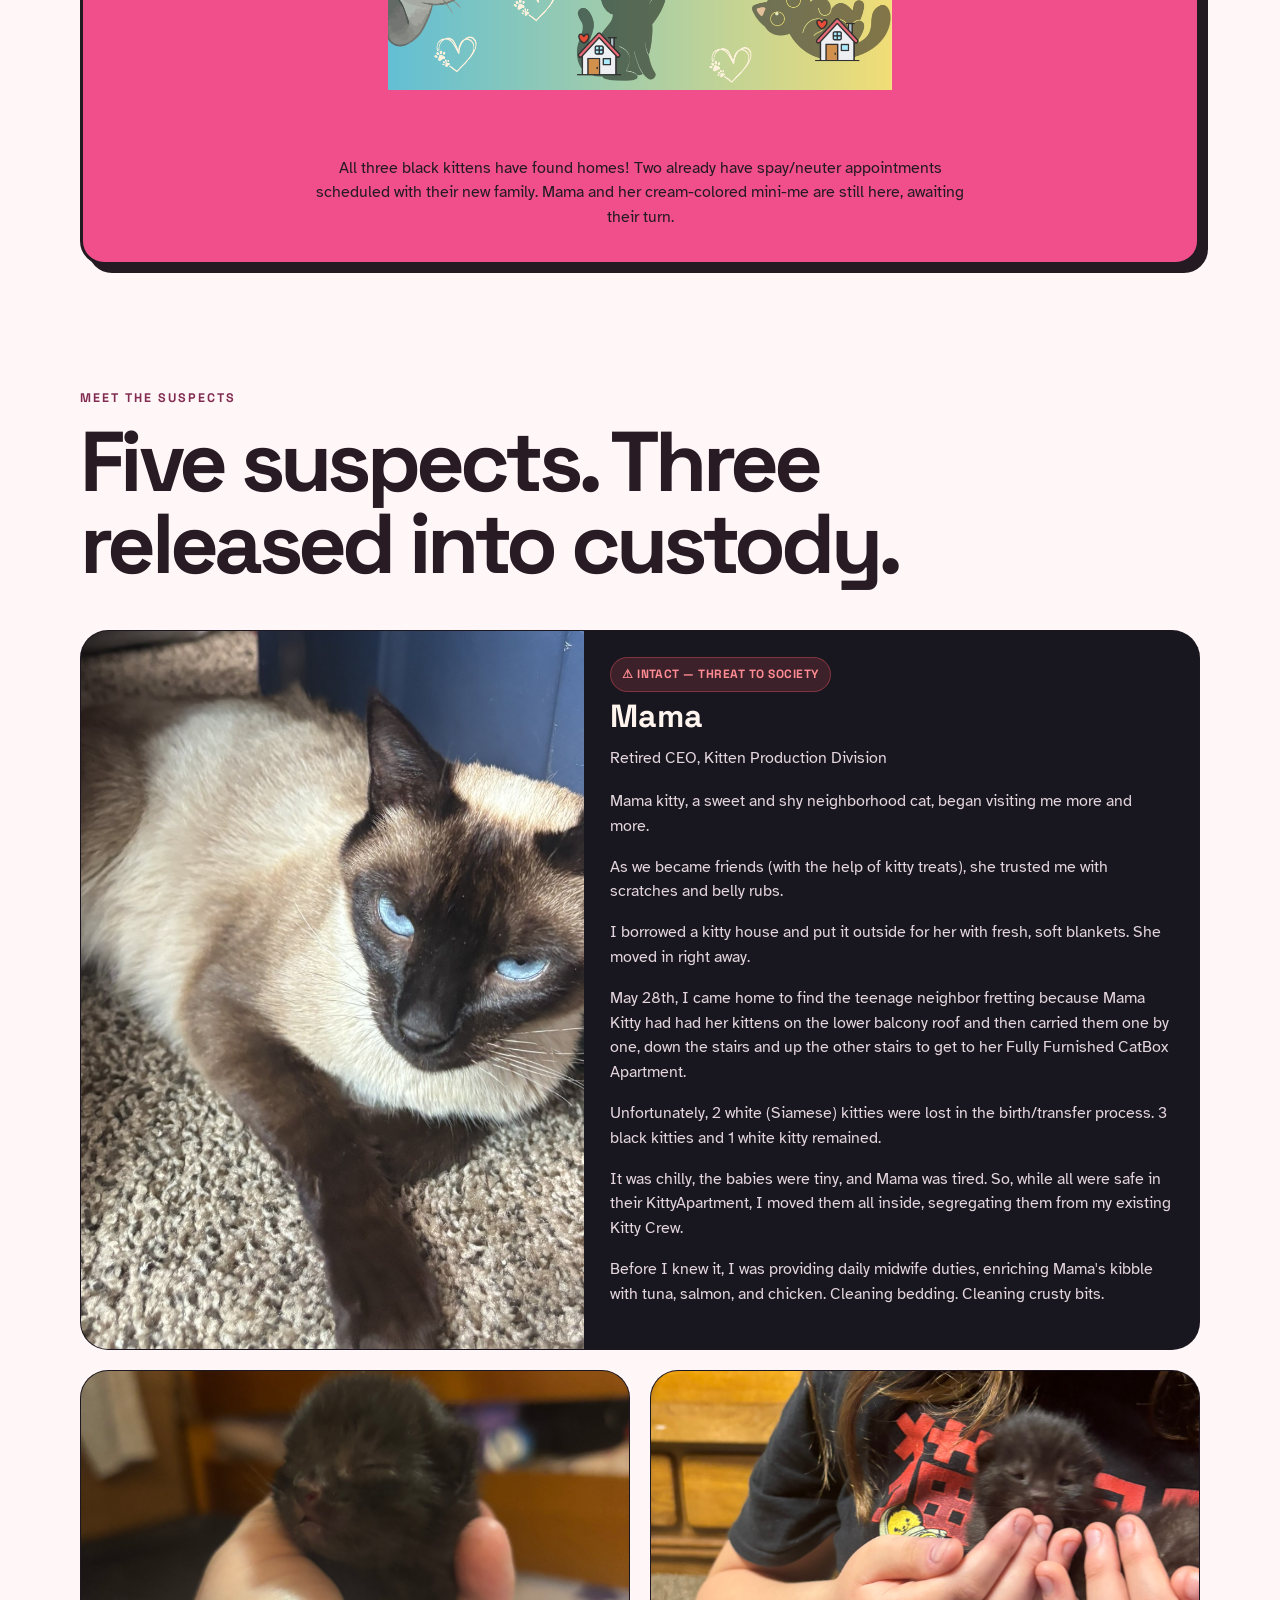
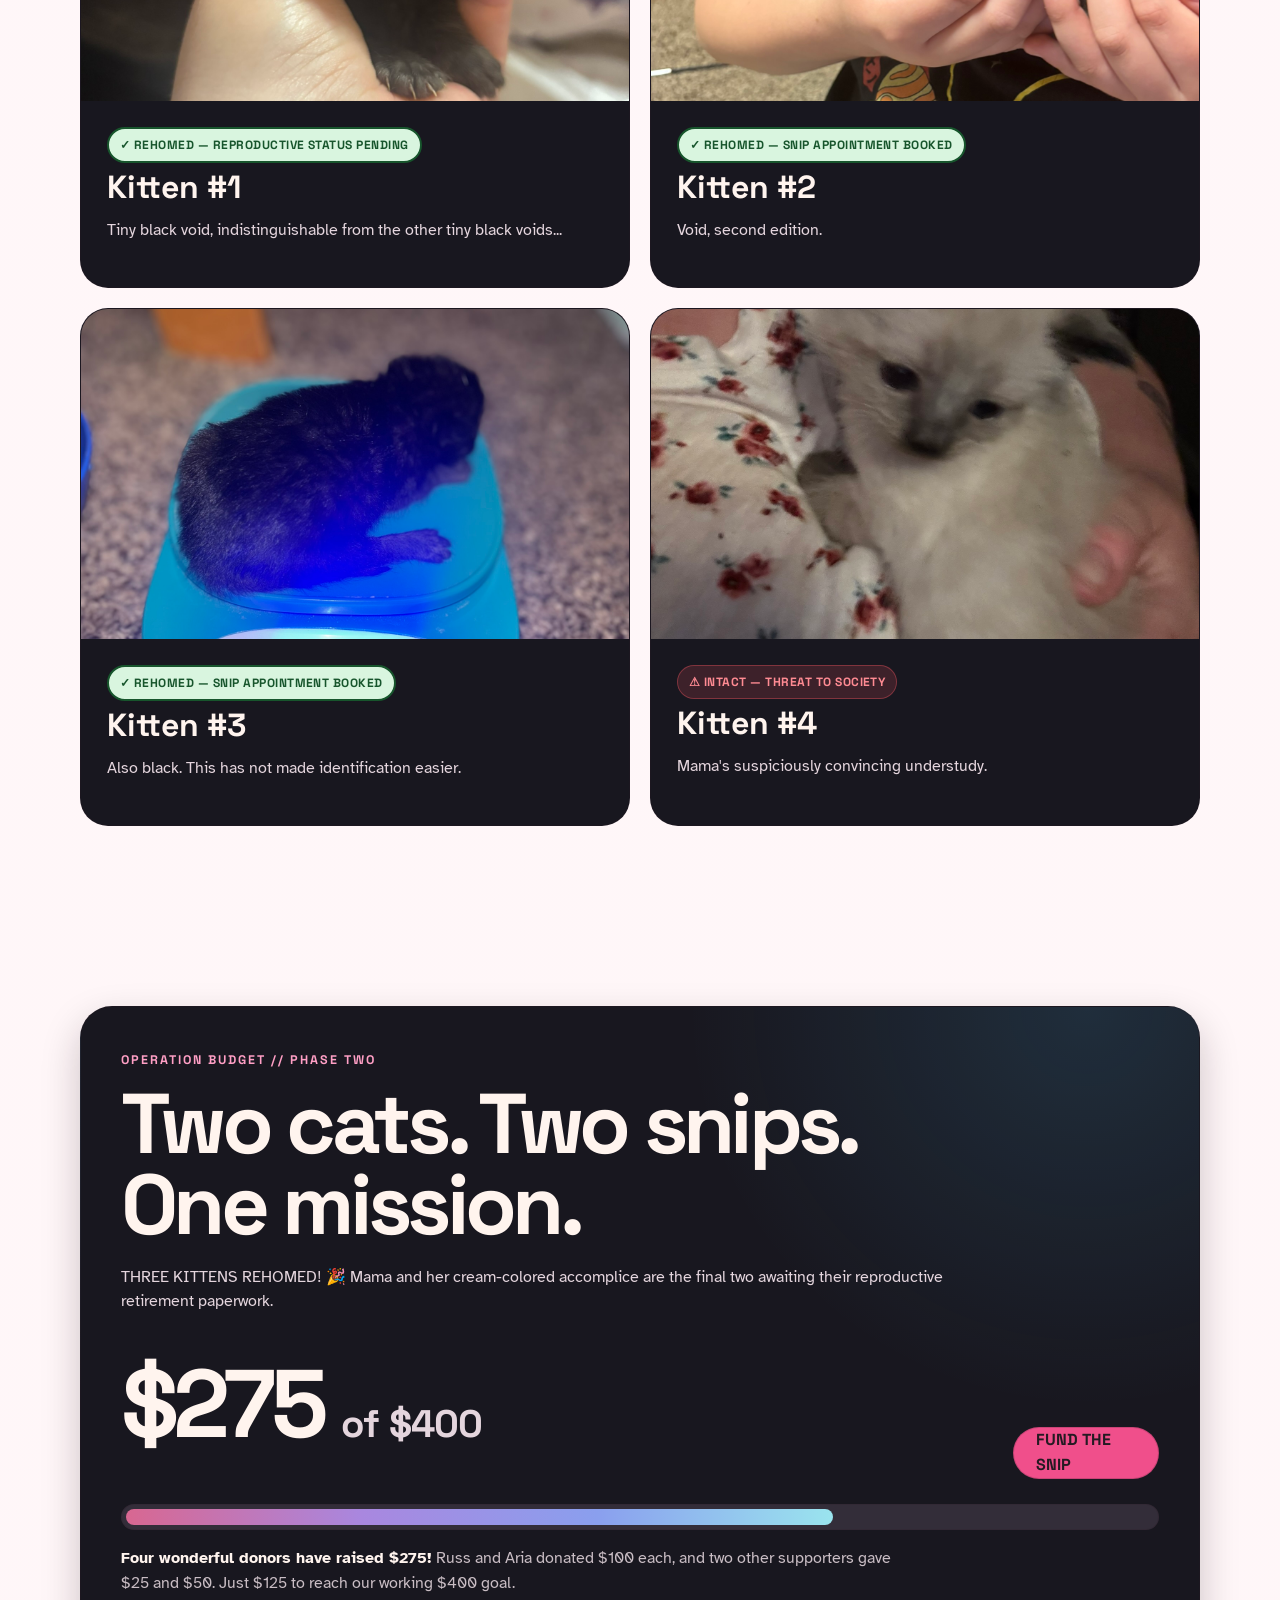
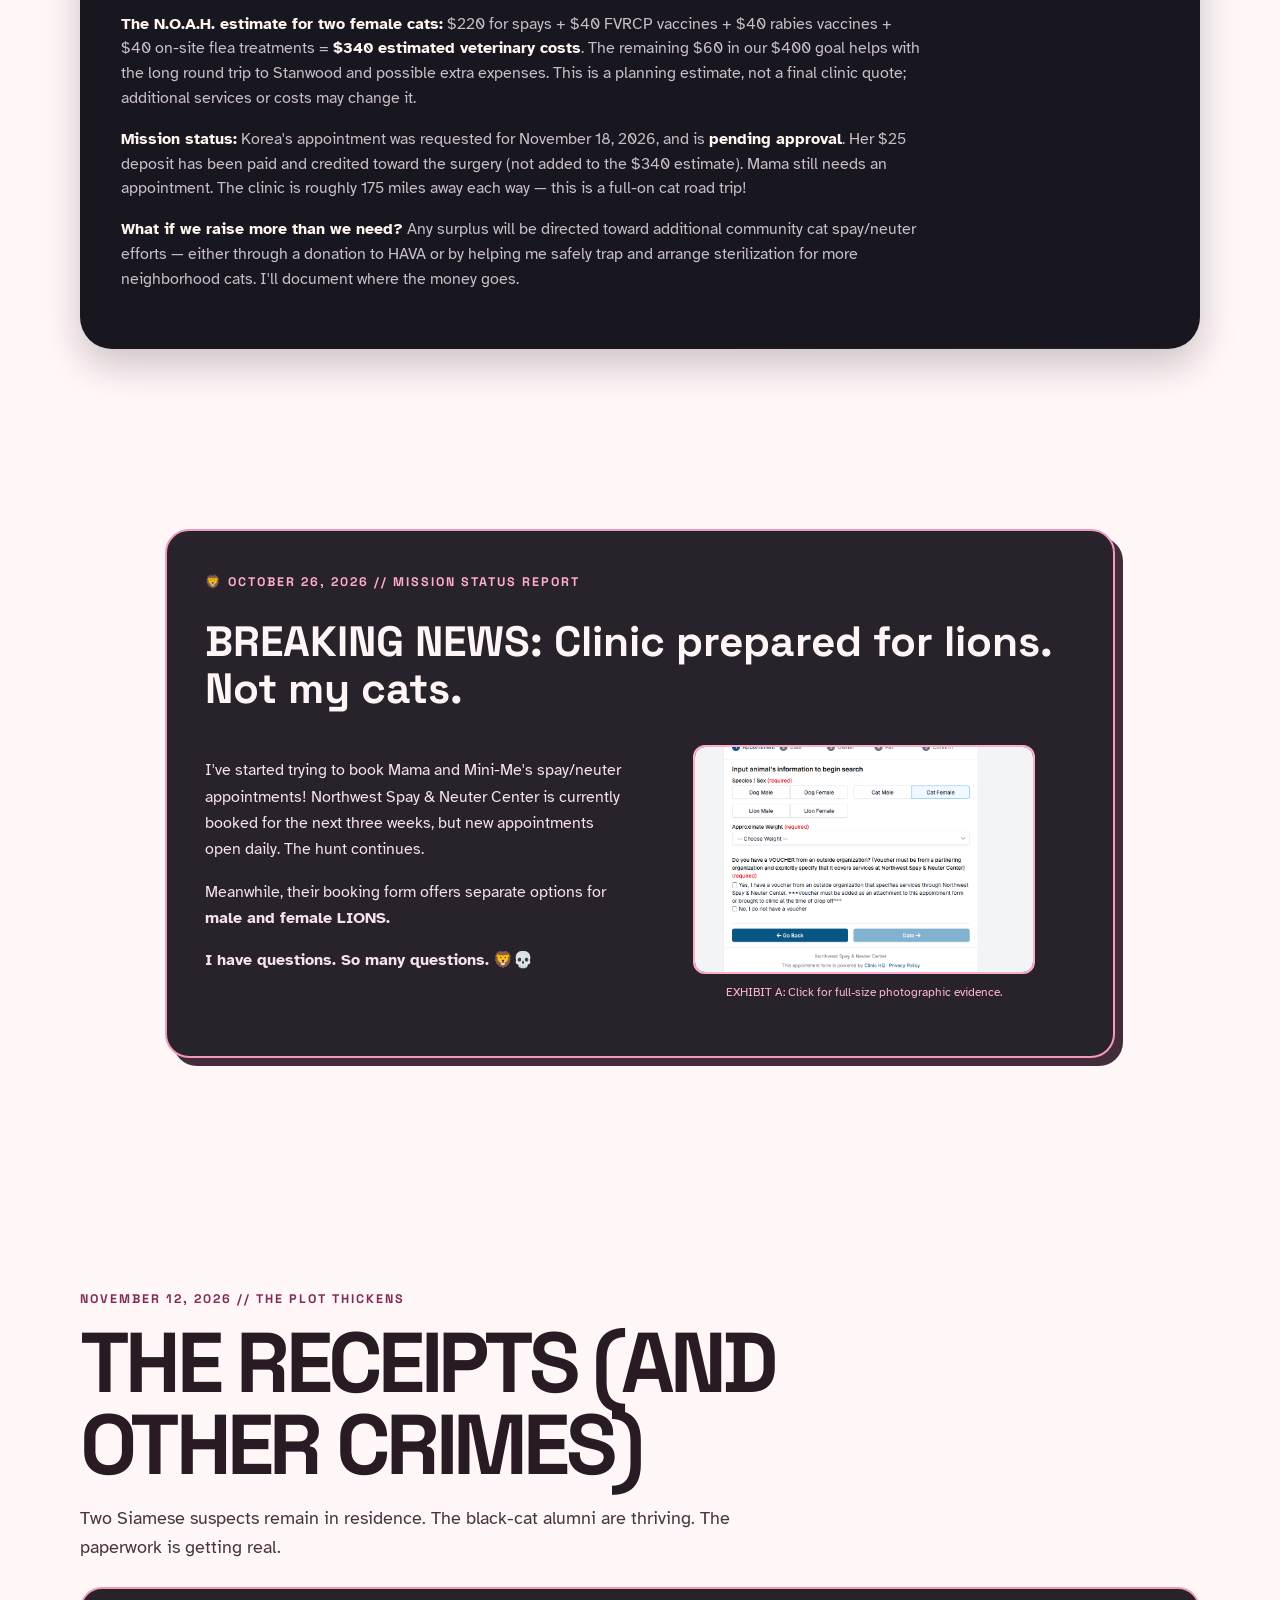
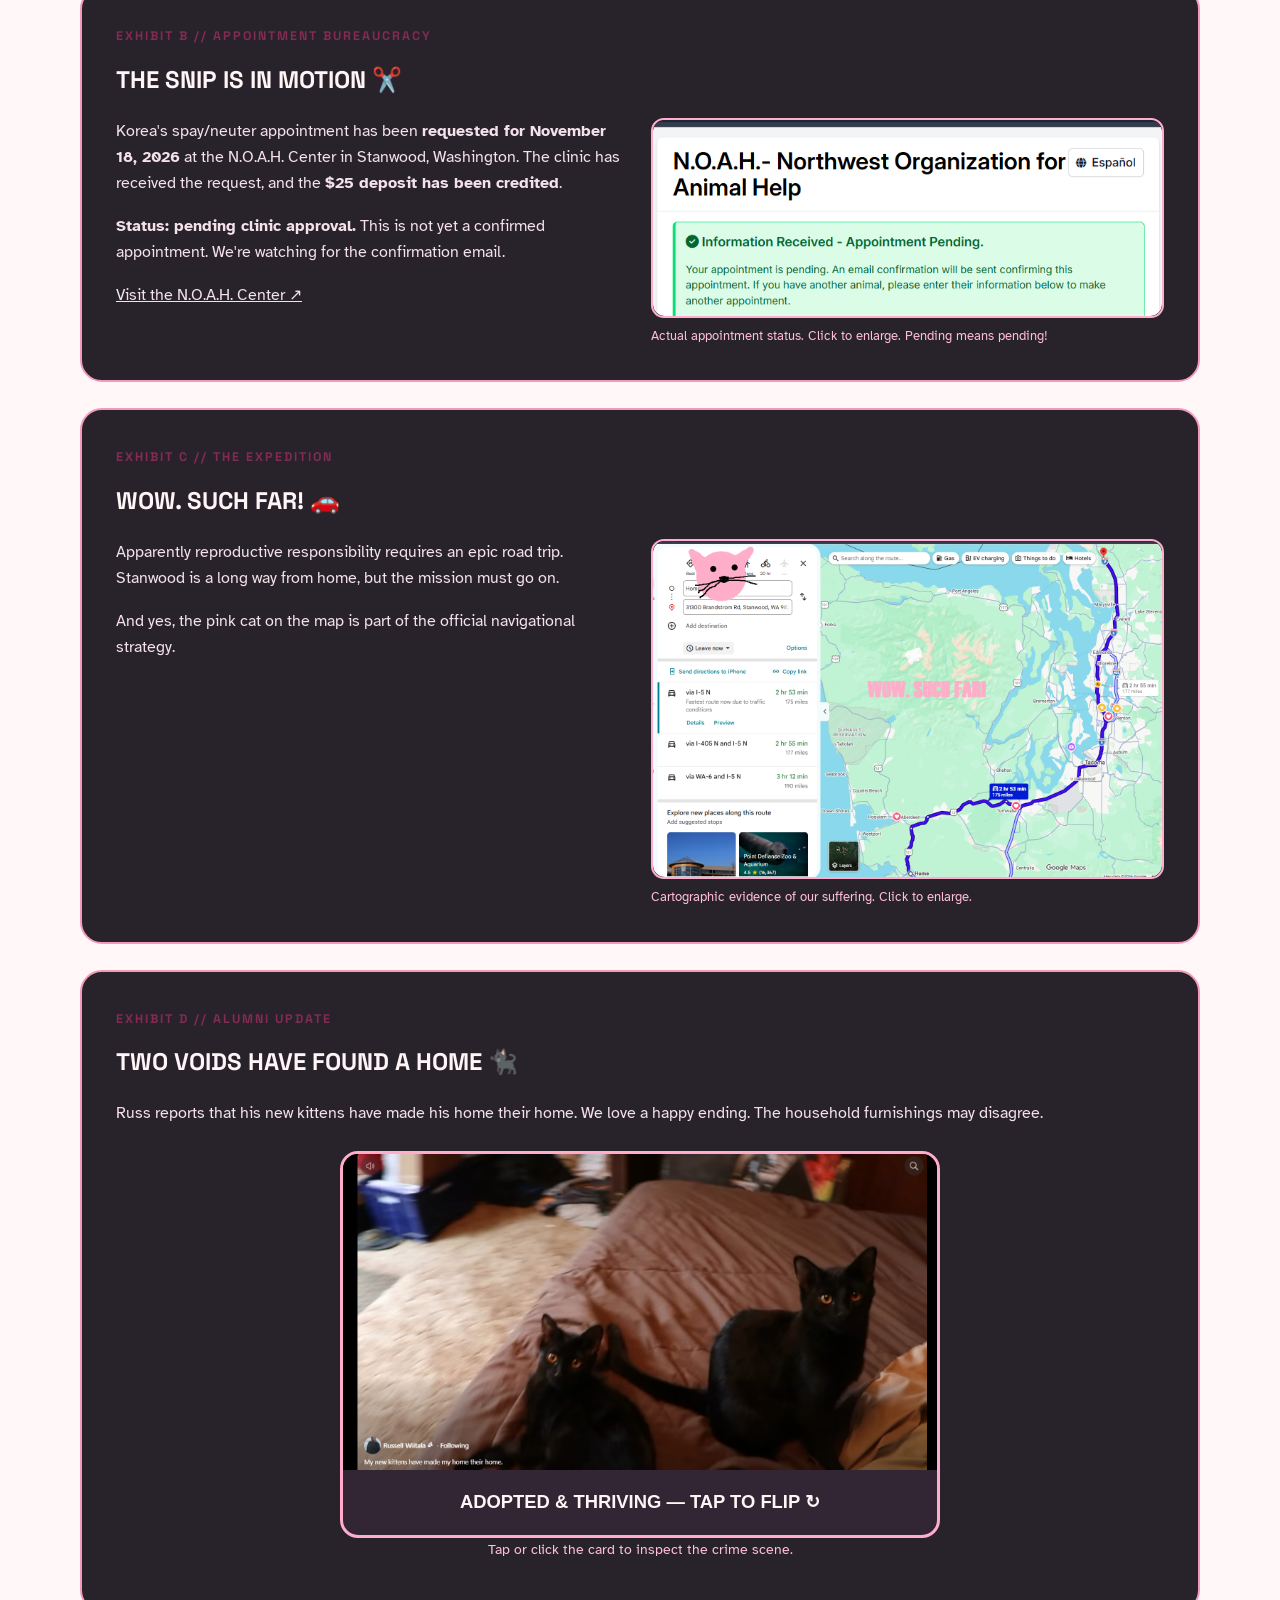
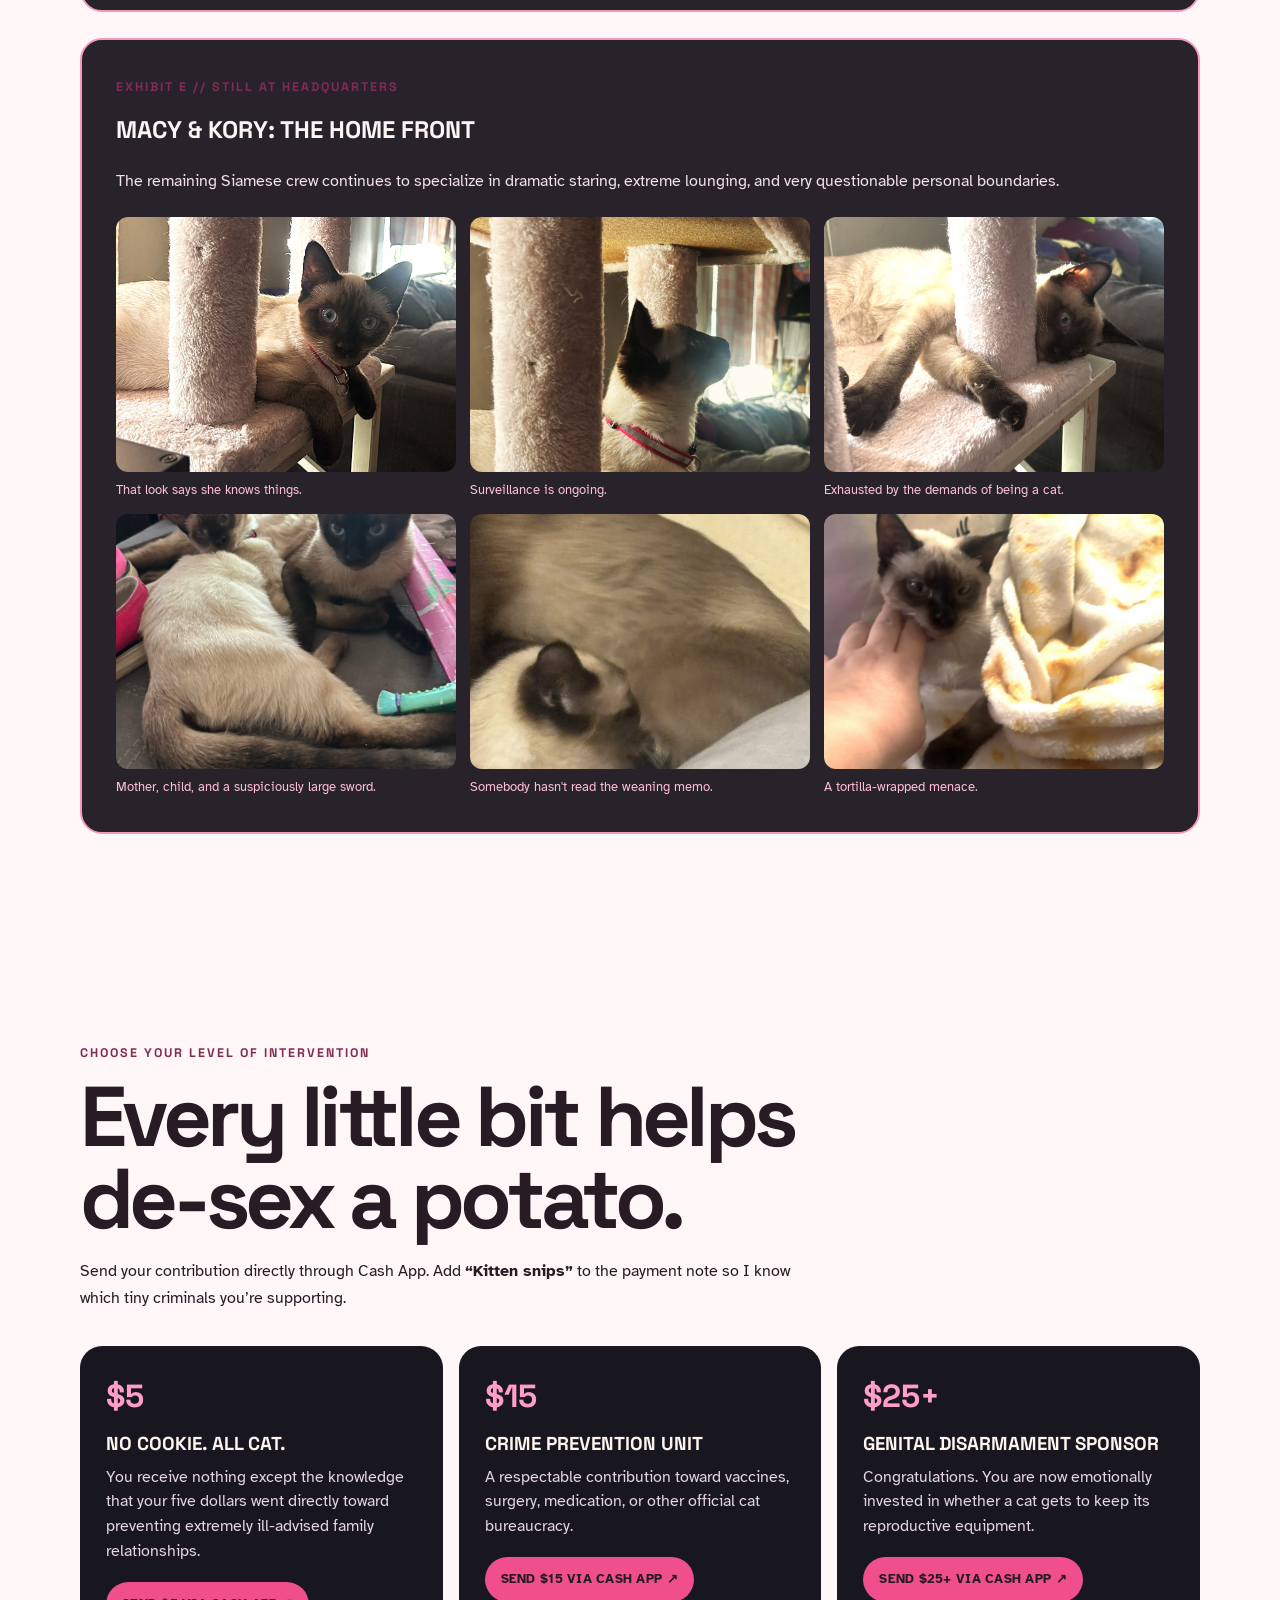
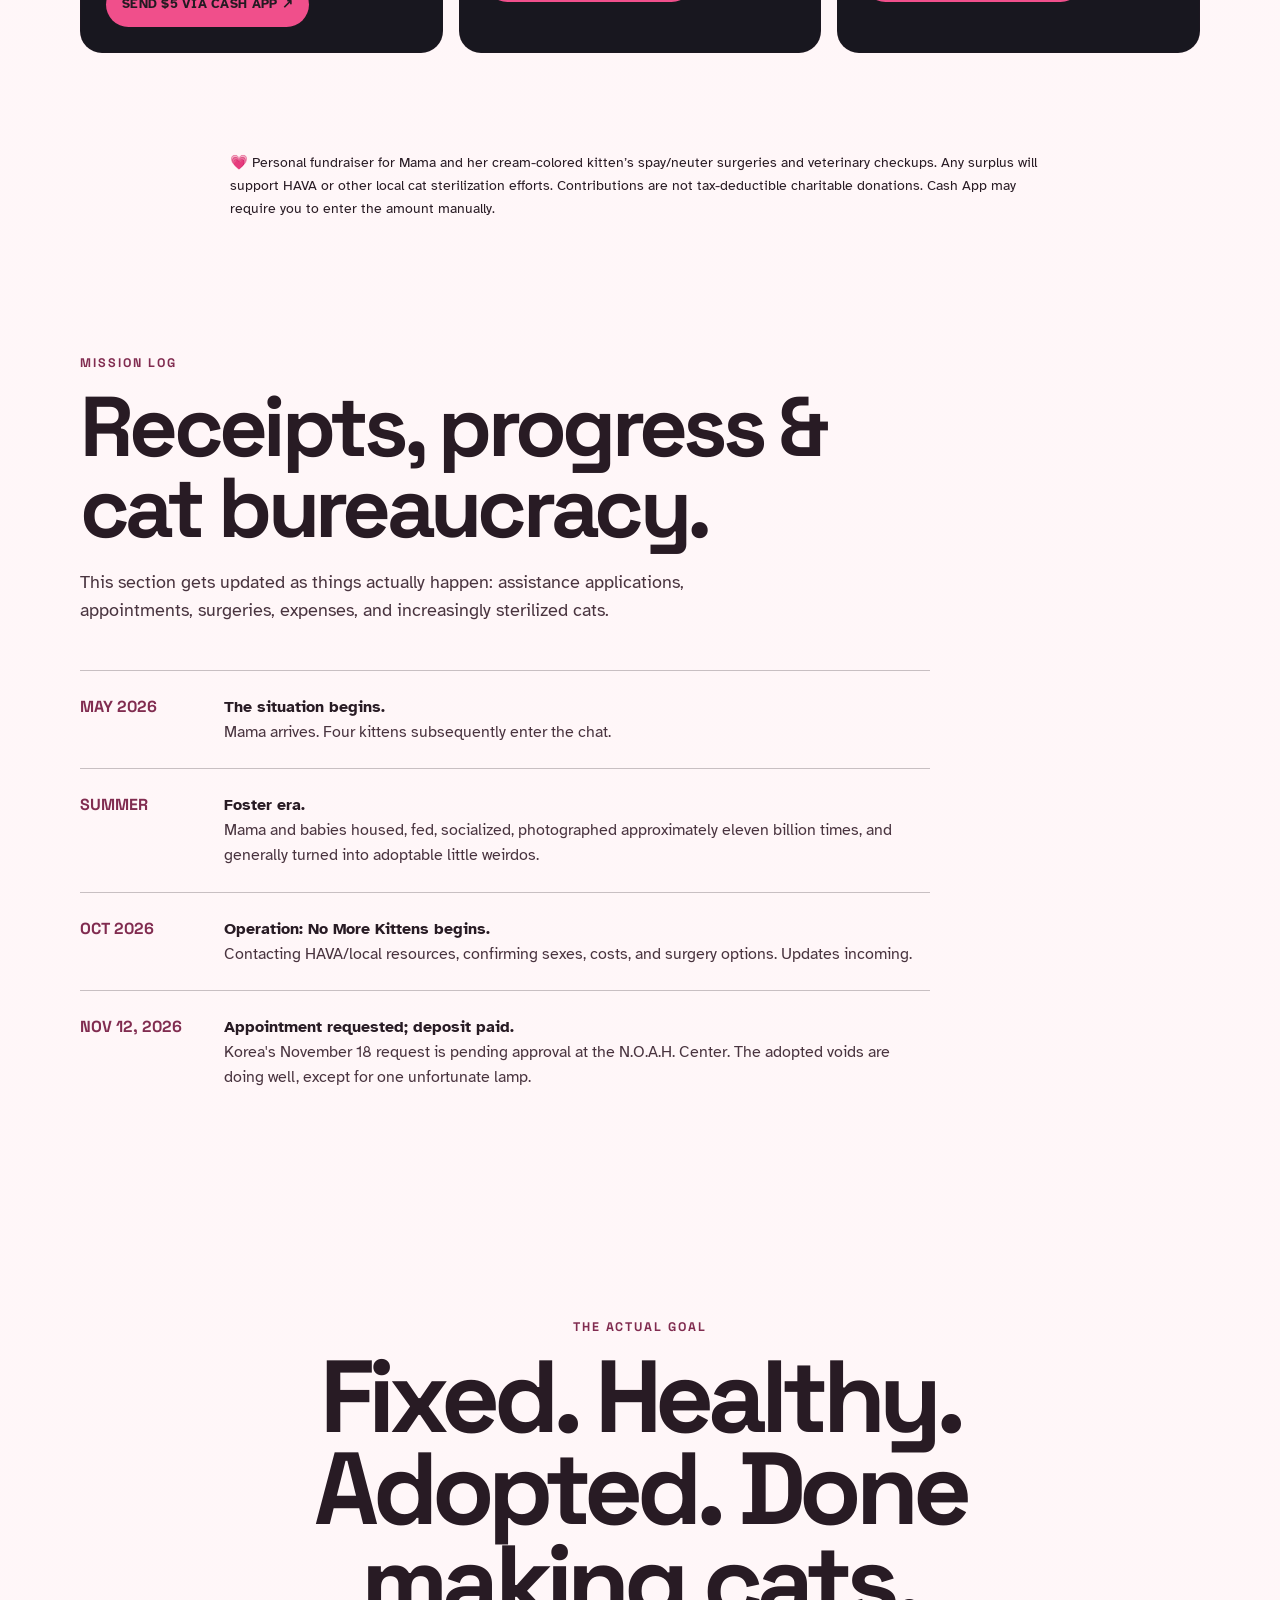
==== commit e1c7f2c9: "fixed the fundraising goal" ====
--- a/kittens/index.html
+++ b/kittens/index.html
@@ -440,9 +440,12 @@
       letter-spacing: -.06em;
     }
 
+    .money-number { display: flex; align-items: baseline; flex-wrap: wrap; column-gap: 18px; row-gap: 0; }
     .money-number span {
       color: var(--muted);
       font-size: .4em;
+      letter-spacing: -.02em;
+      white-space: nowrap;
     }
 
     .progress-track {
@@ -1262,7 +1265,7 @@
             </p>
 
             <div class="money-number" id="moneyNumber">
-              $0 <span>of $300</span>
+              $275 <span>of $400</span>
             </div>
           </div>
 
@@ -1276,11 +1279,23 @@
         </div>
 
         <p class="cost-note">
-          <strong>$300 is a preliminary fundraising target for spay/neuter surgeries and veterinary checkups,
-            not a confirmed veterinary quote.</strong>
-          I'm pursuing HAVA and other local low-cost
-          spay/neuter options. The goal will be adjusted
-          when actual costs and assistance are confirmed.
+          <strong>Four wonderful donors have raised $275!</strong> Russ and Aria donated $100 each,
+          and two other supporters gave $25 and $50. Just $125 to reach our working $400 goal.
+        </p>
+
+        <p class="cost-note">
+          <strong>The N.O.A.H. estimate for two female cats:</strong>
+          $220 for spays + $40 FVRCP vaccines + $40 rabies vaccines + $40 on-site flea treatments
+          = <strong>$340 estimated veterinary costs</strong>. The remaining $60 in our $400 goal
+          helps with the long round trip to Stanwood and possible extra expenses.
+          This is a planning estimate, not a final clinic quote; additional services or costs may change it.
+        </p>
+
+        <p class="cost-note">
+          <strong>Mission status:</strong> Korea's appointment was requested for November 18, 2026,
+          and is <strong>pending approval</strong>. Her $25 deposit has been paid and credited toward
+          the surgery (not added to the $340 estimate). Mama still needs an appointment.
+          The clinic is roughly 175 miles away each way — this is a full-on cat road trip!
         </p>
 
         <p class="cost-note">
@@ -1526,8 +1541,8 @@
       CHANGE THESE TWO NUMBERS as donations come in.
       The page calculates the percentage automatically.
     */
-    const amountRaised = 175;
-    const fundraisingGoal = 300;
+    const amountRaised = 275;
+    const fundraisingGoal = 400;
 
     const percentage = Math.min(
       (amountRaised / fundraisingGoal) * 100,
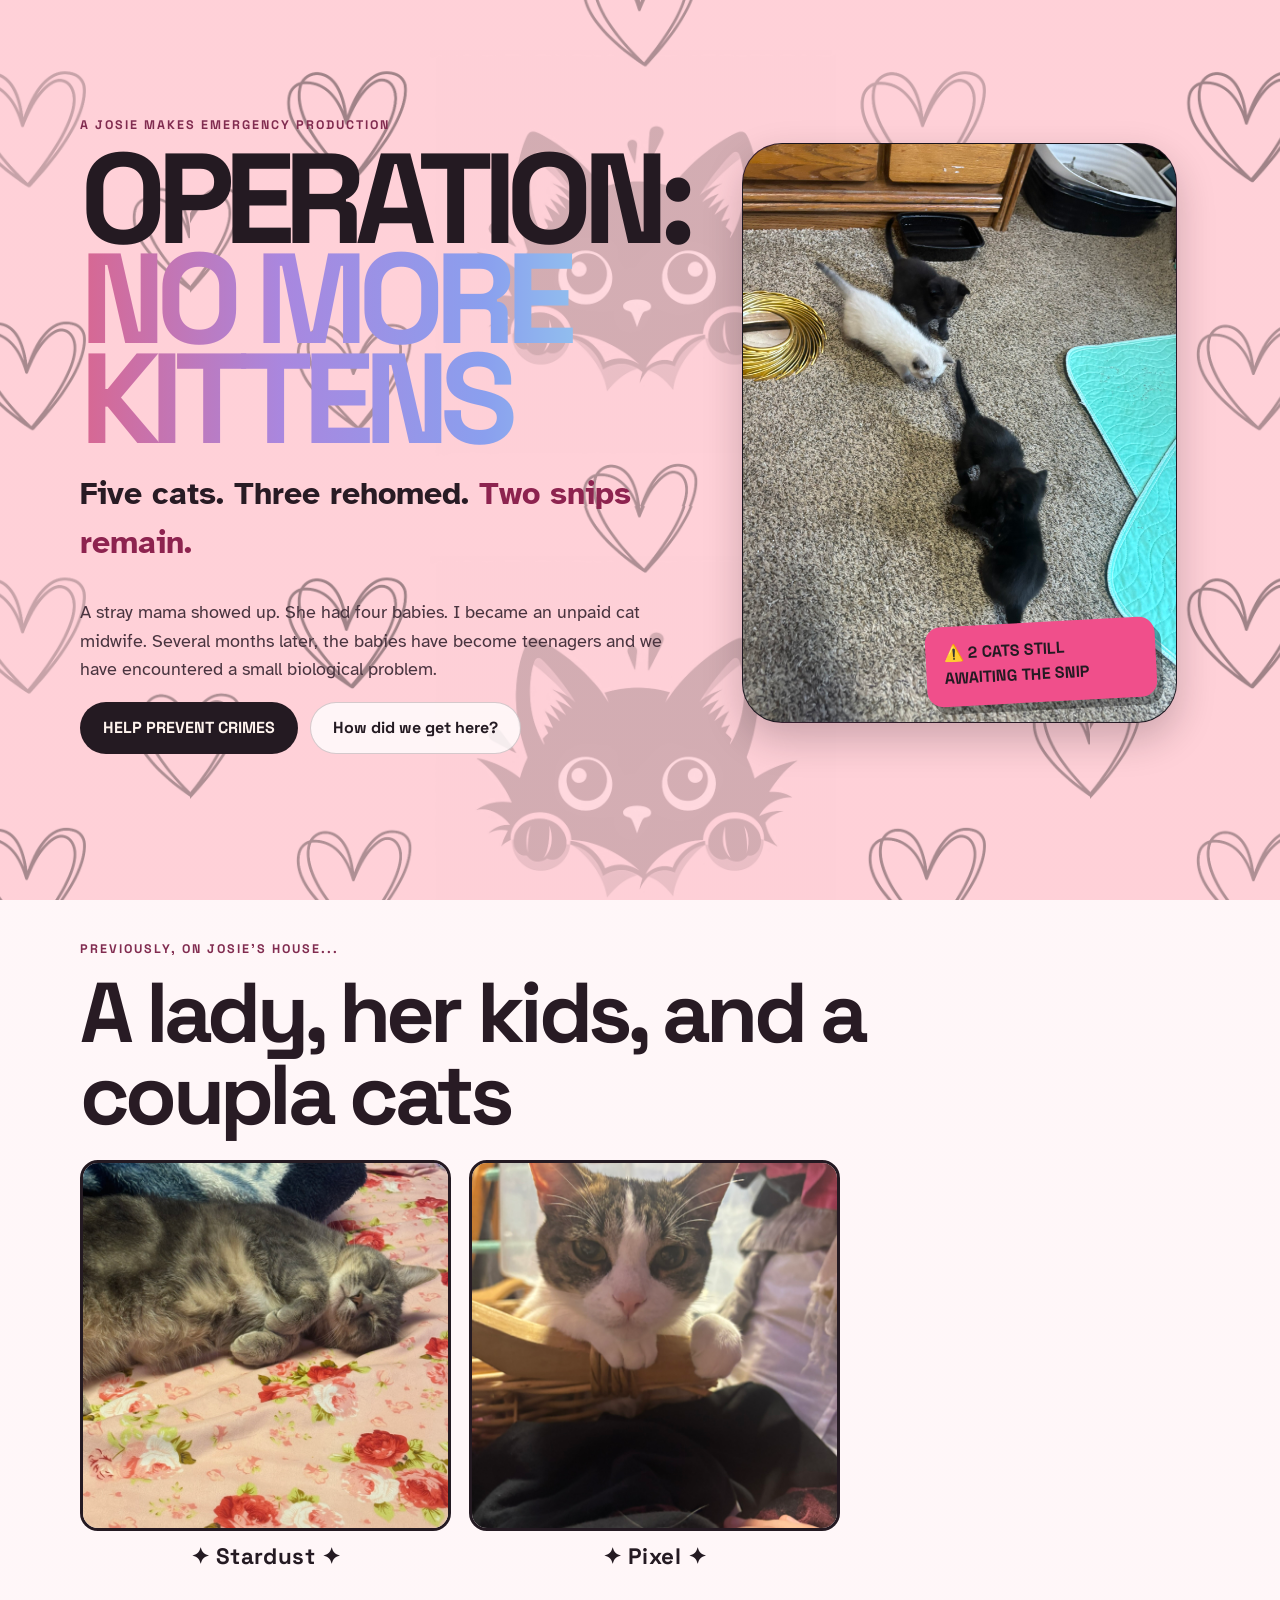
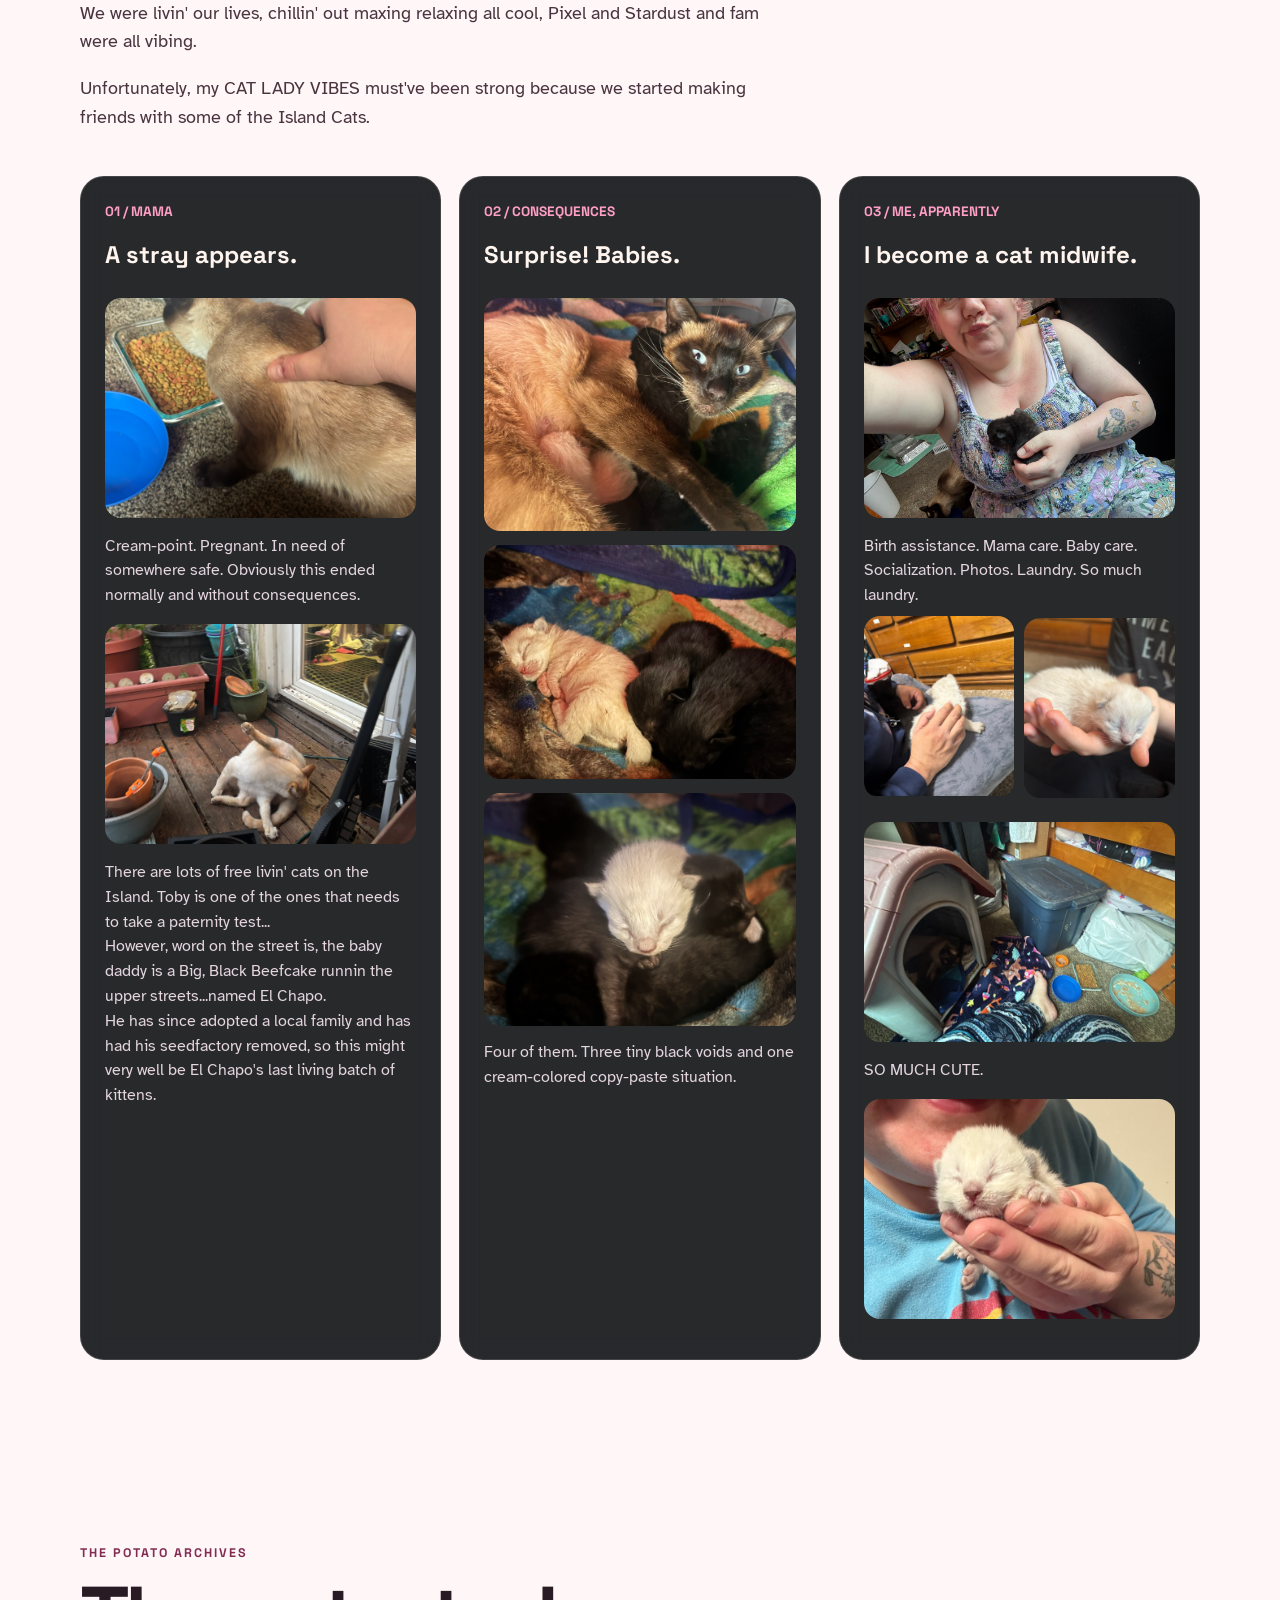
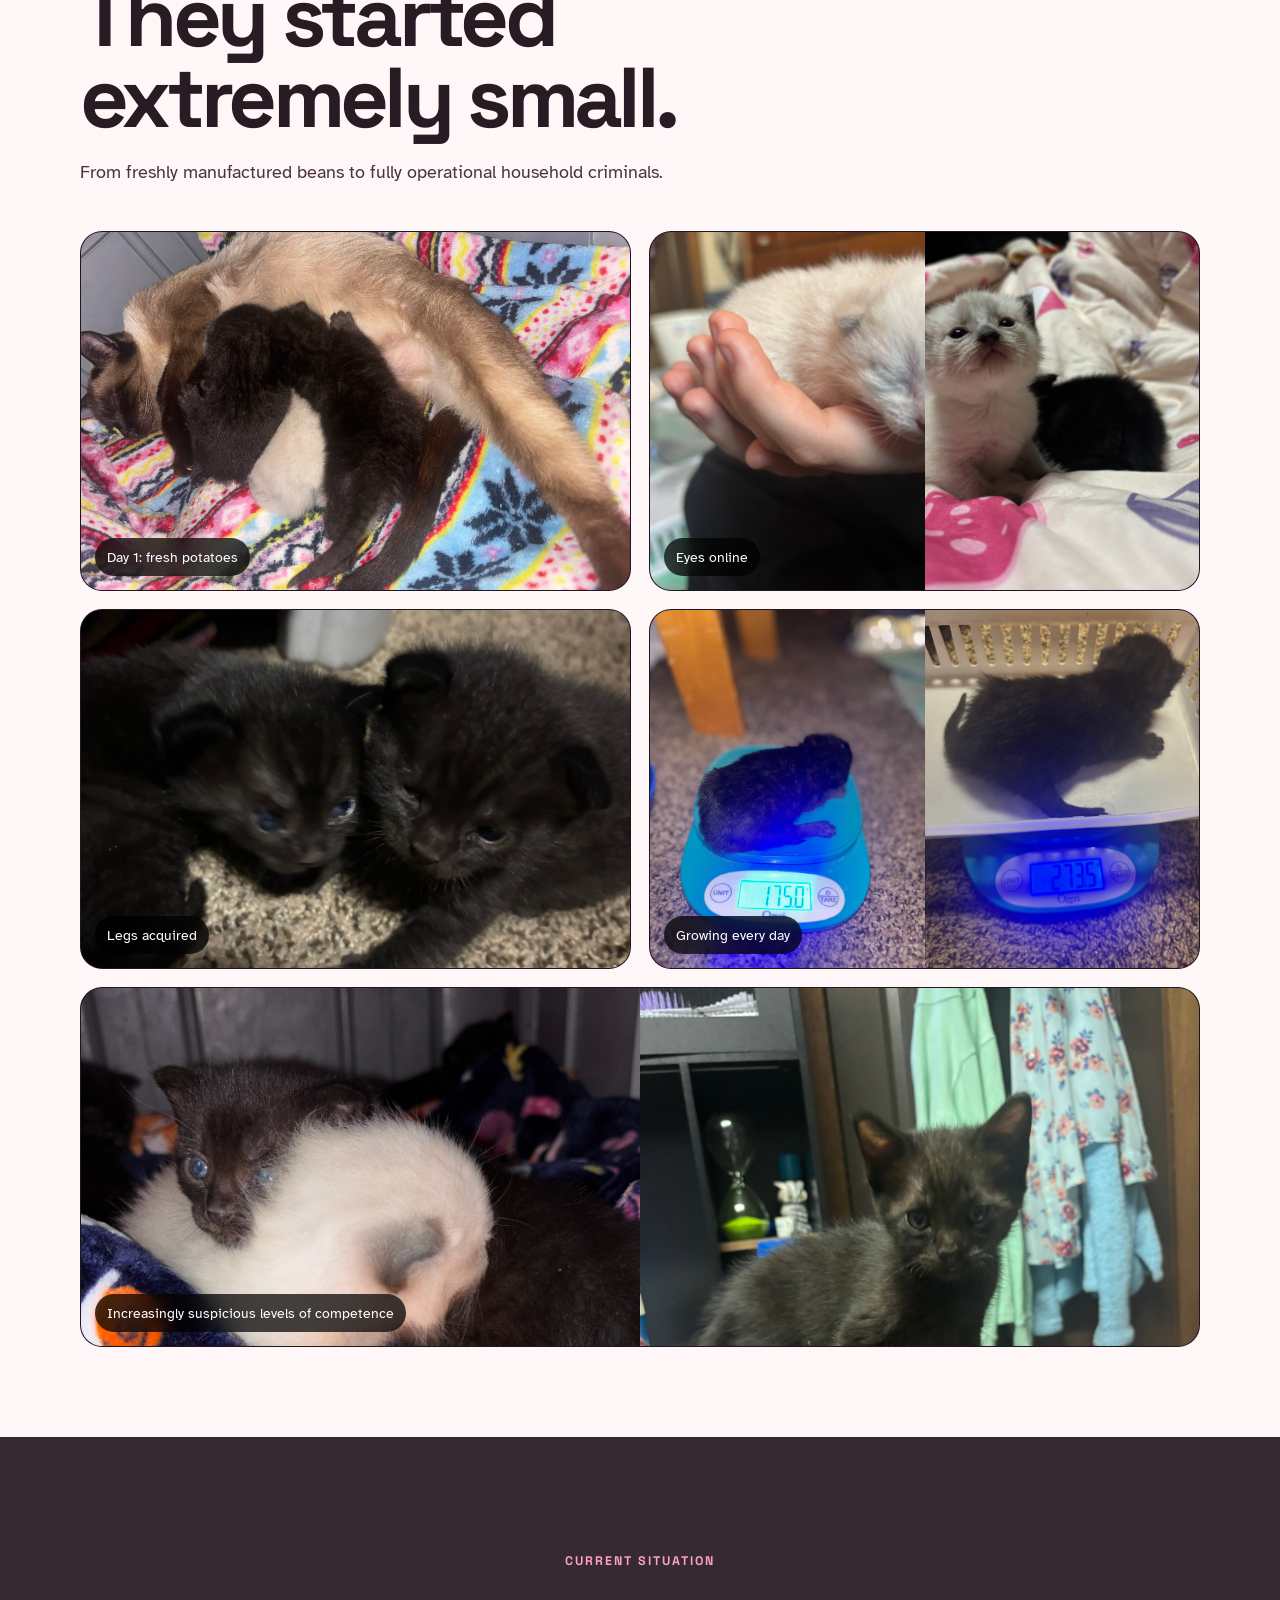
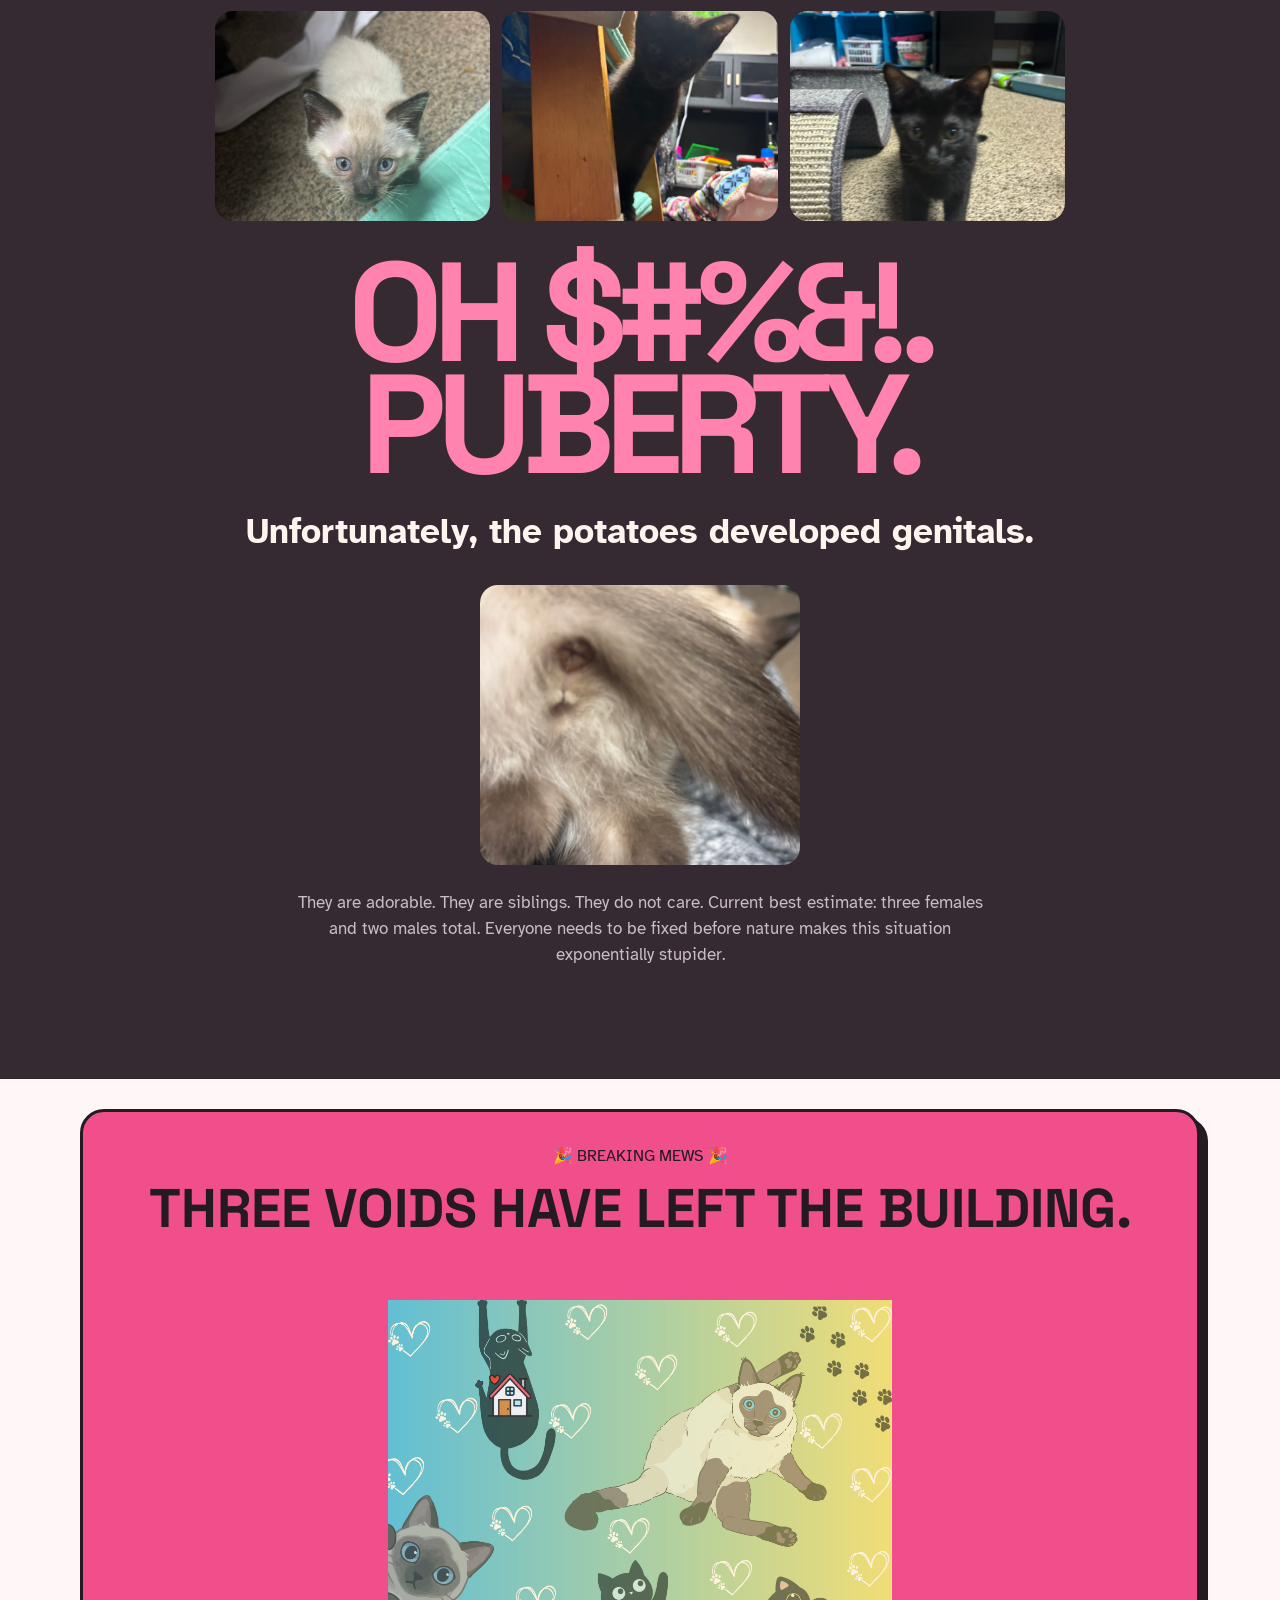
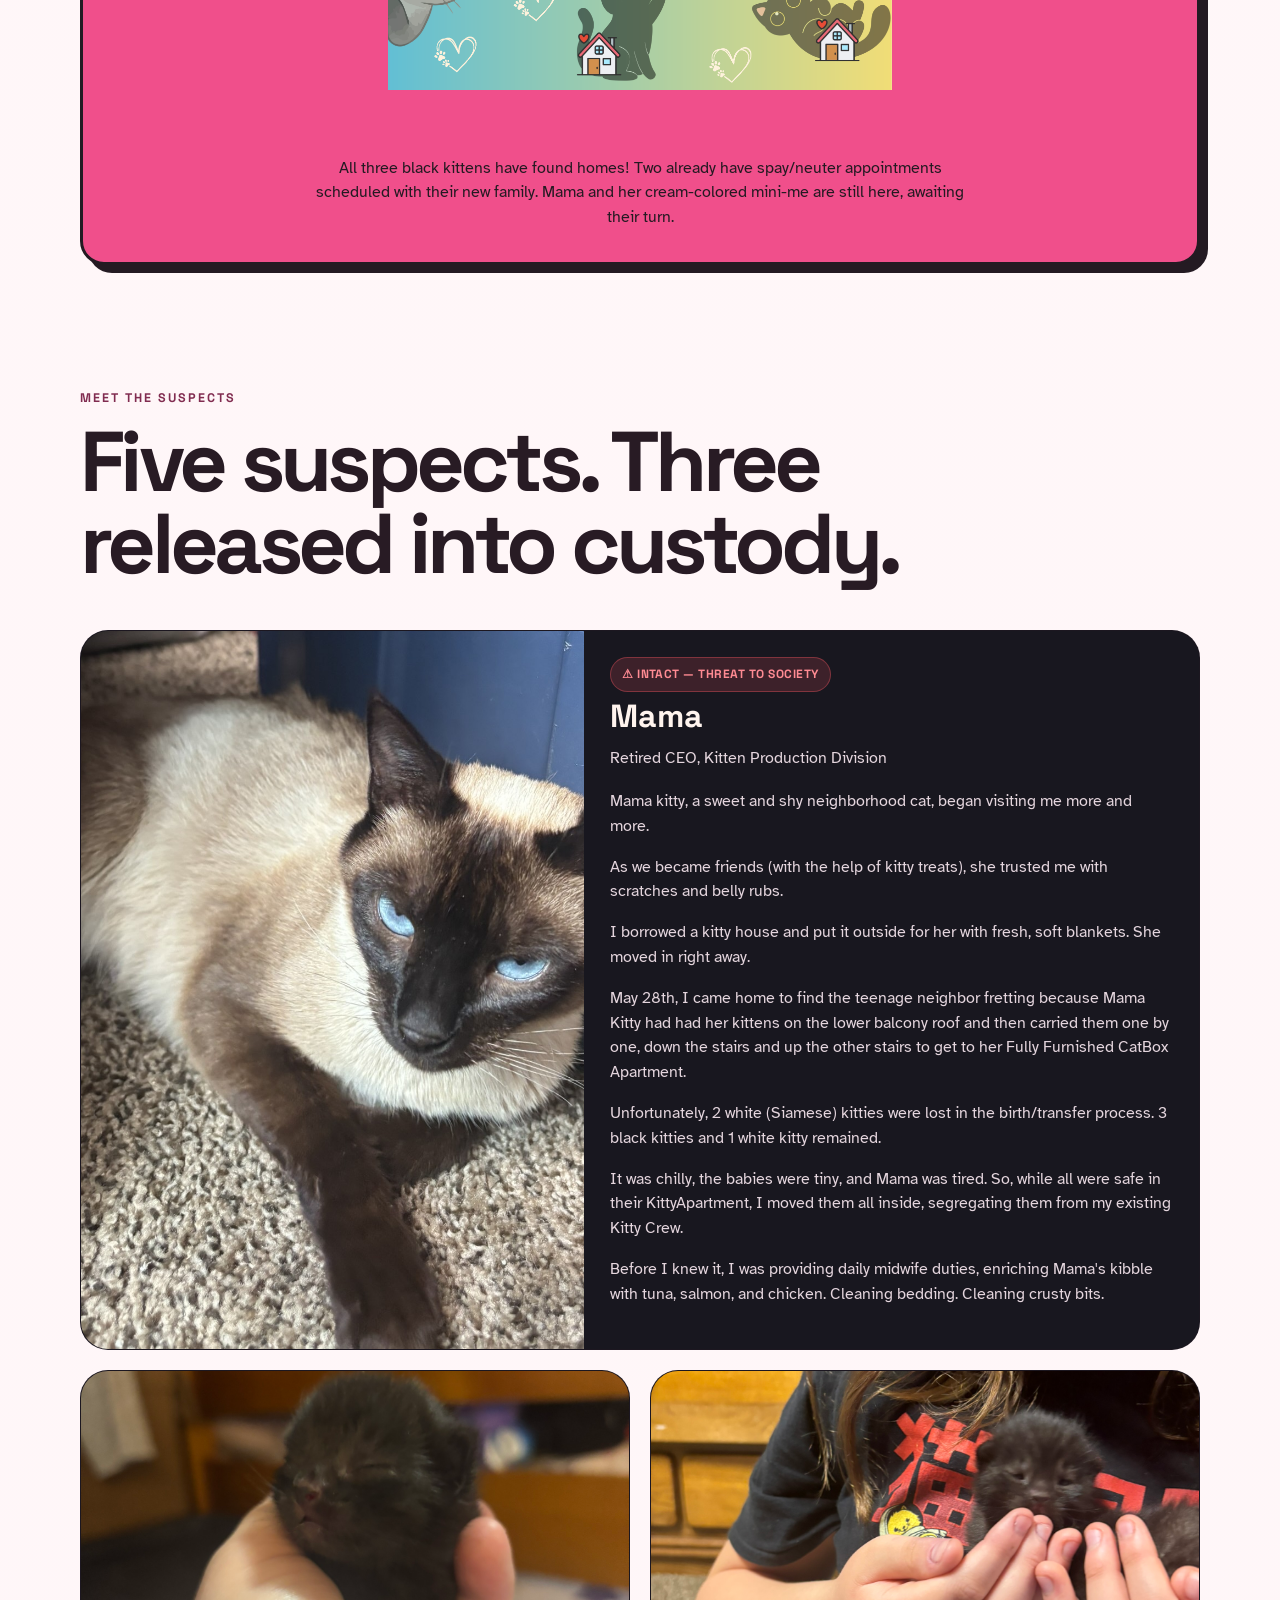
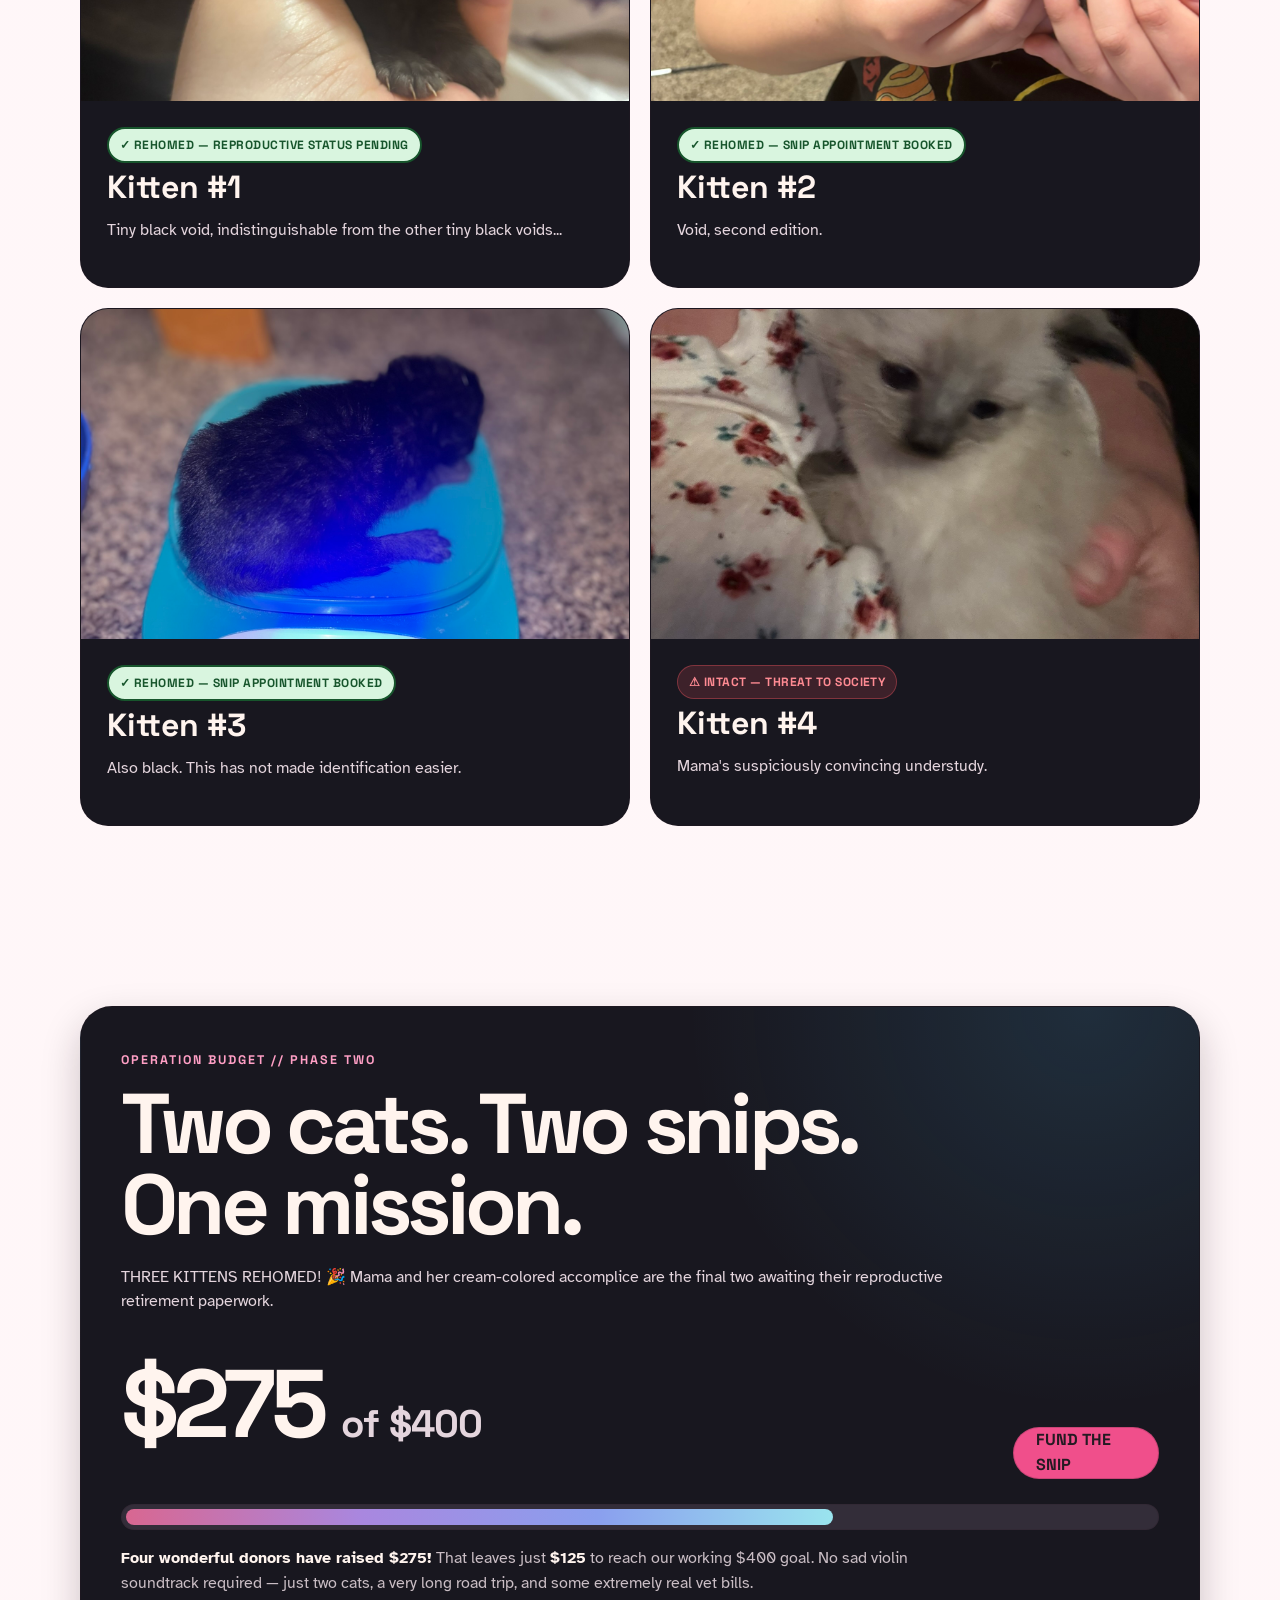
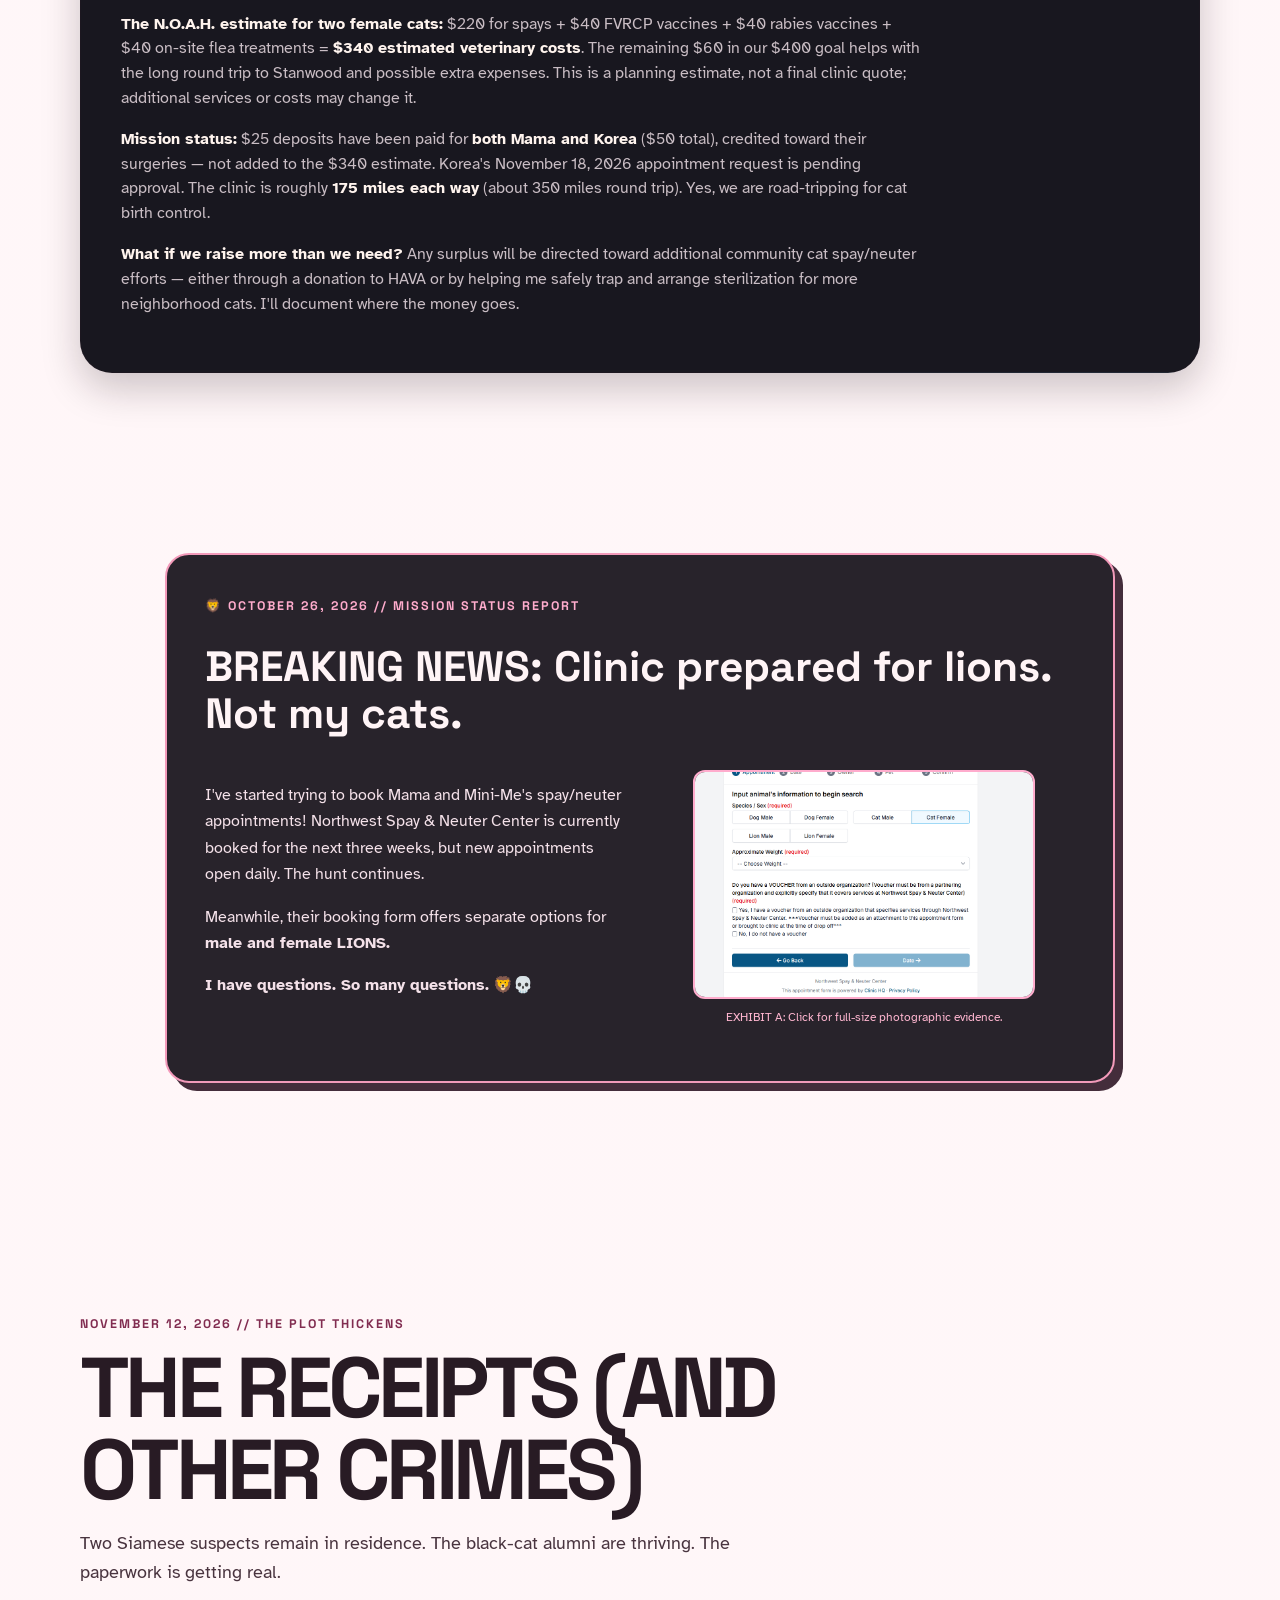
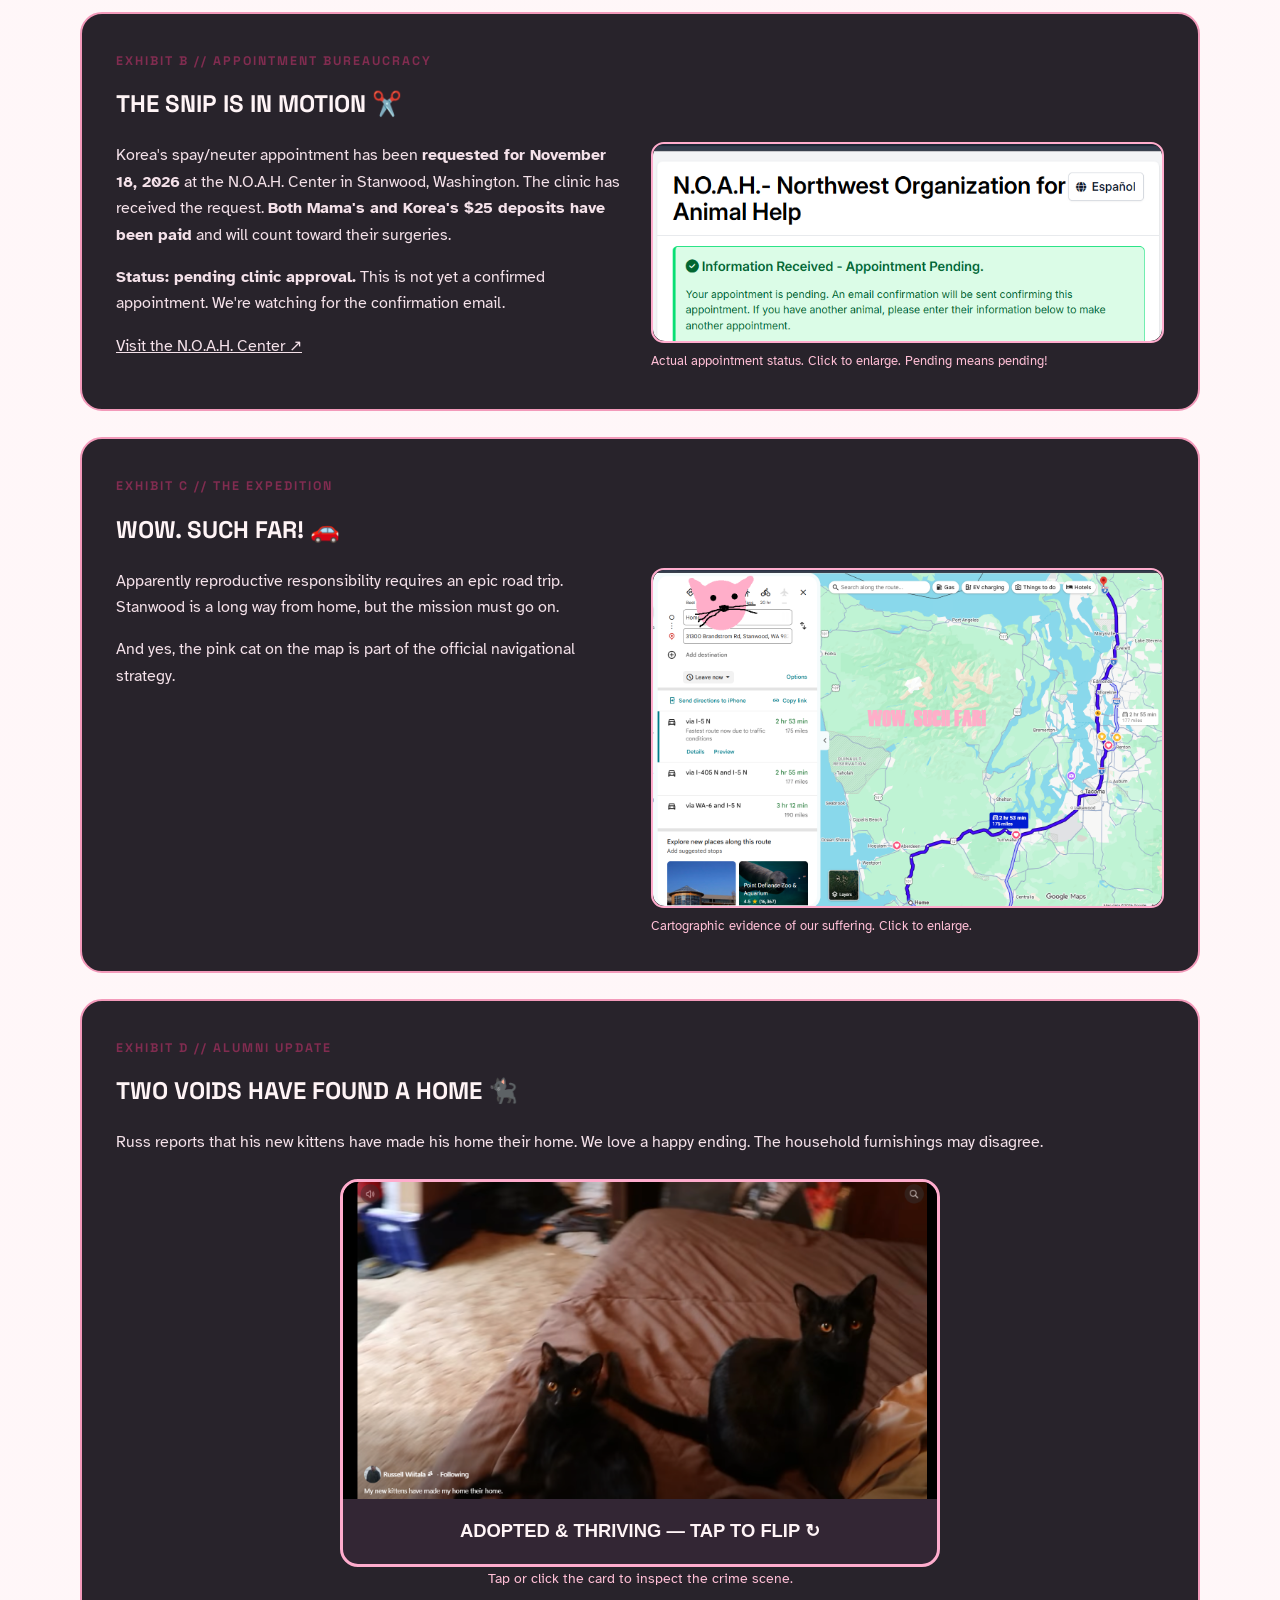
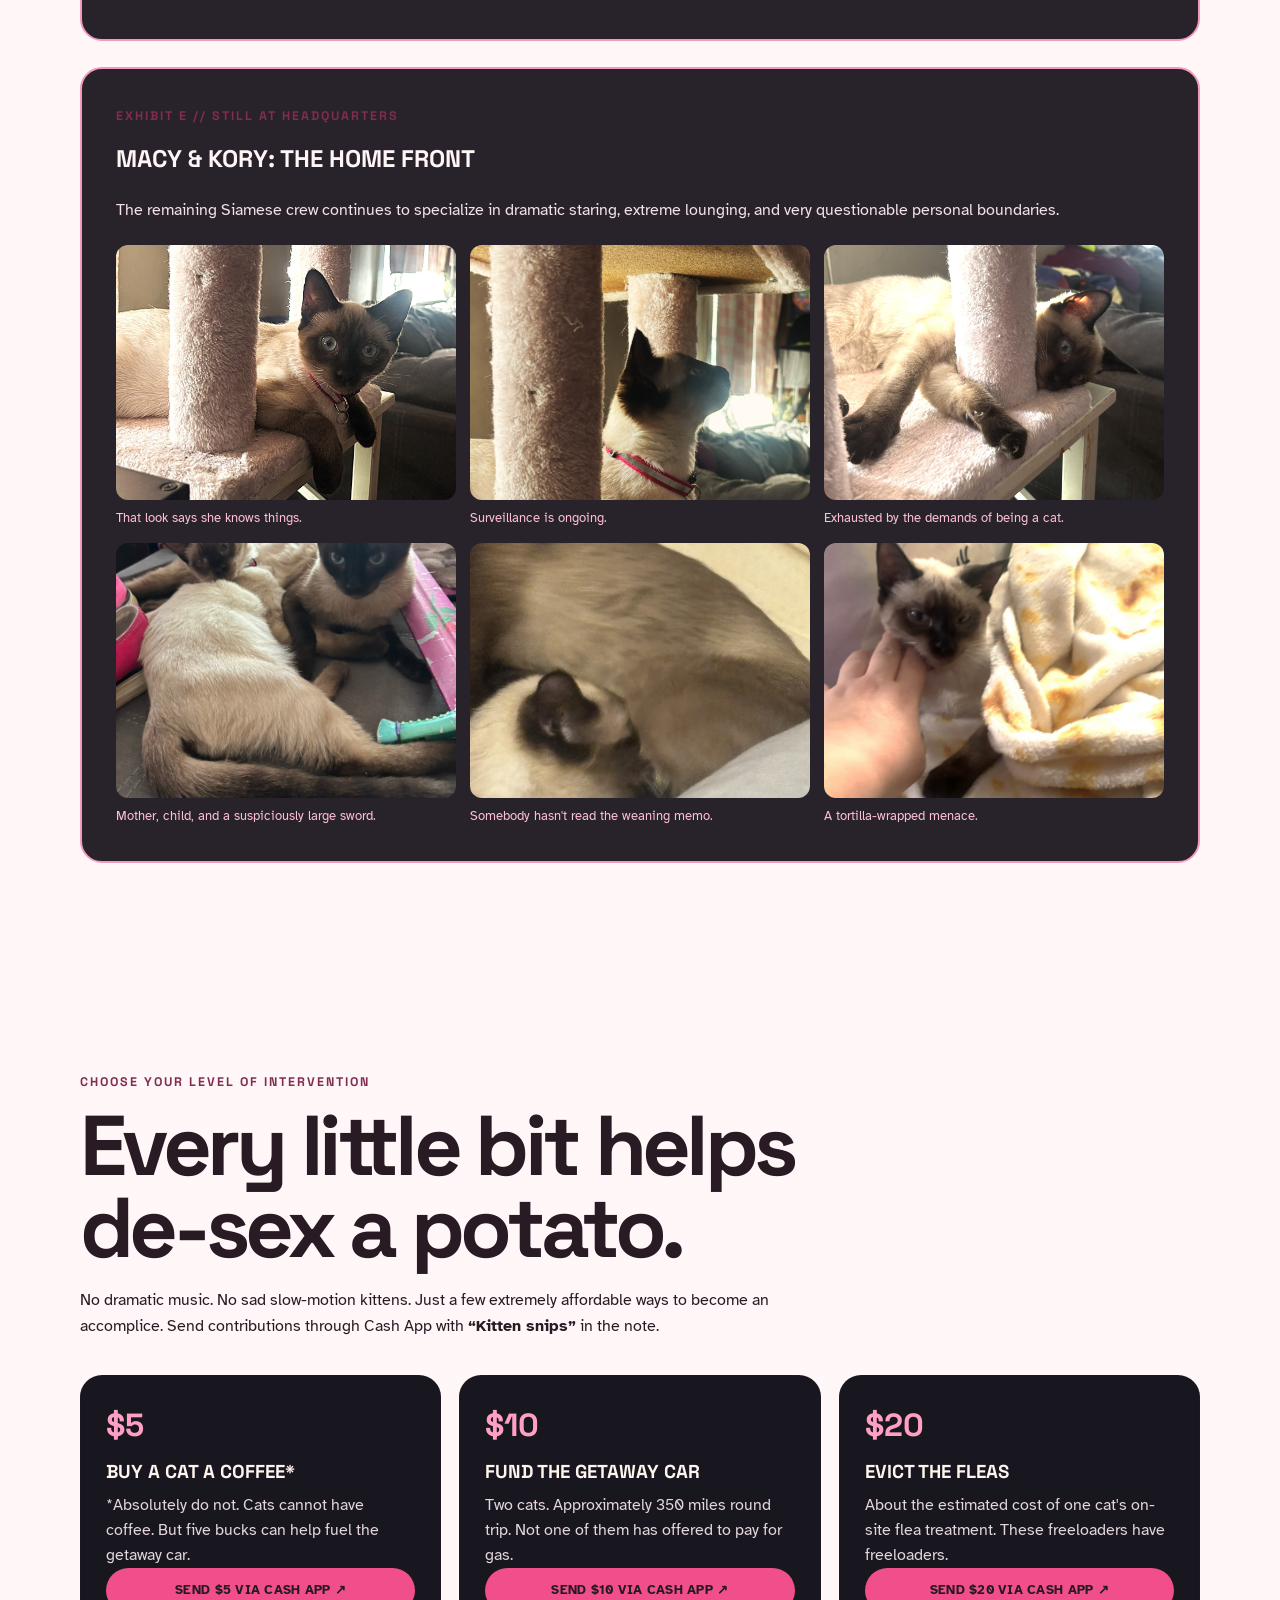
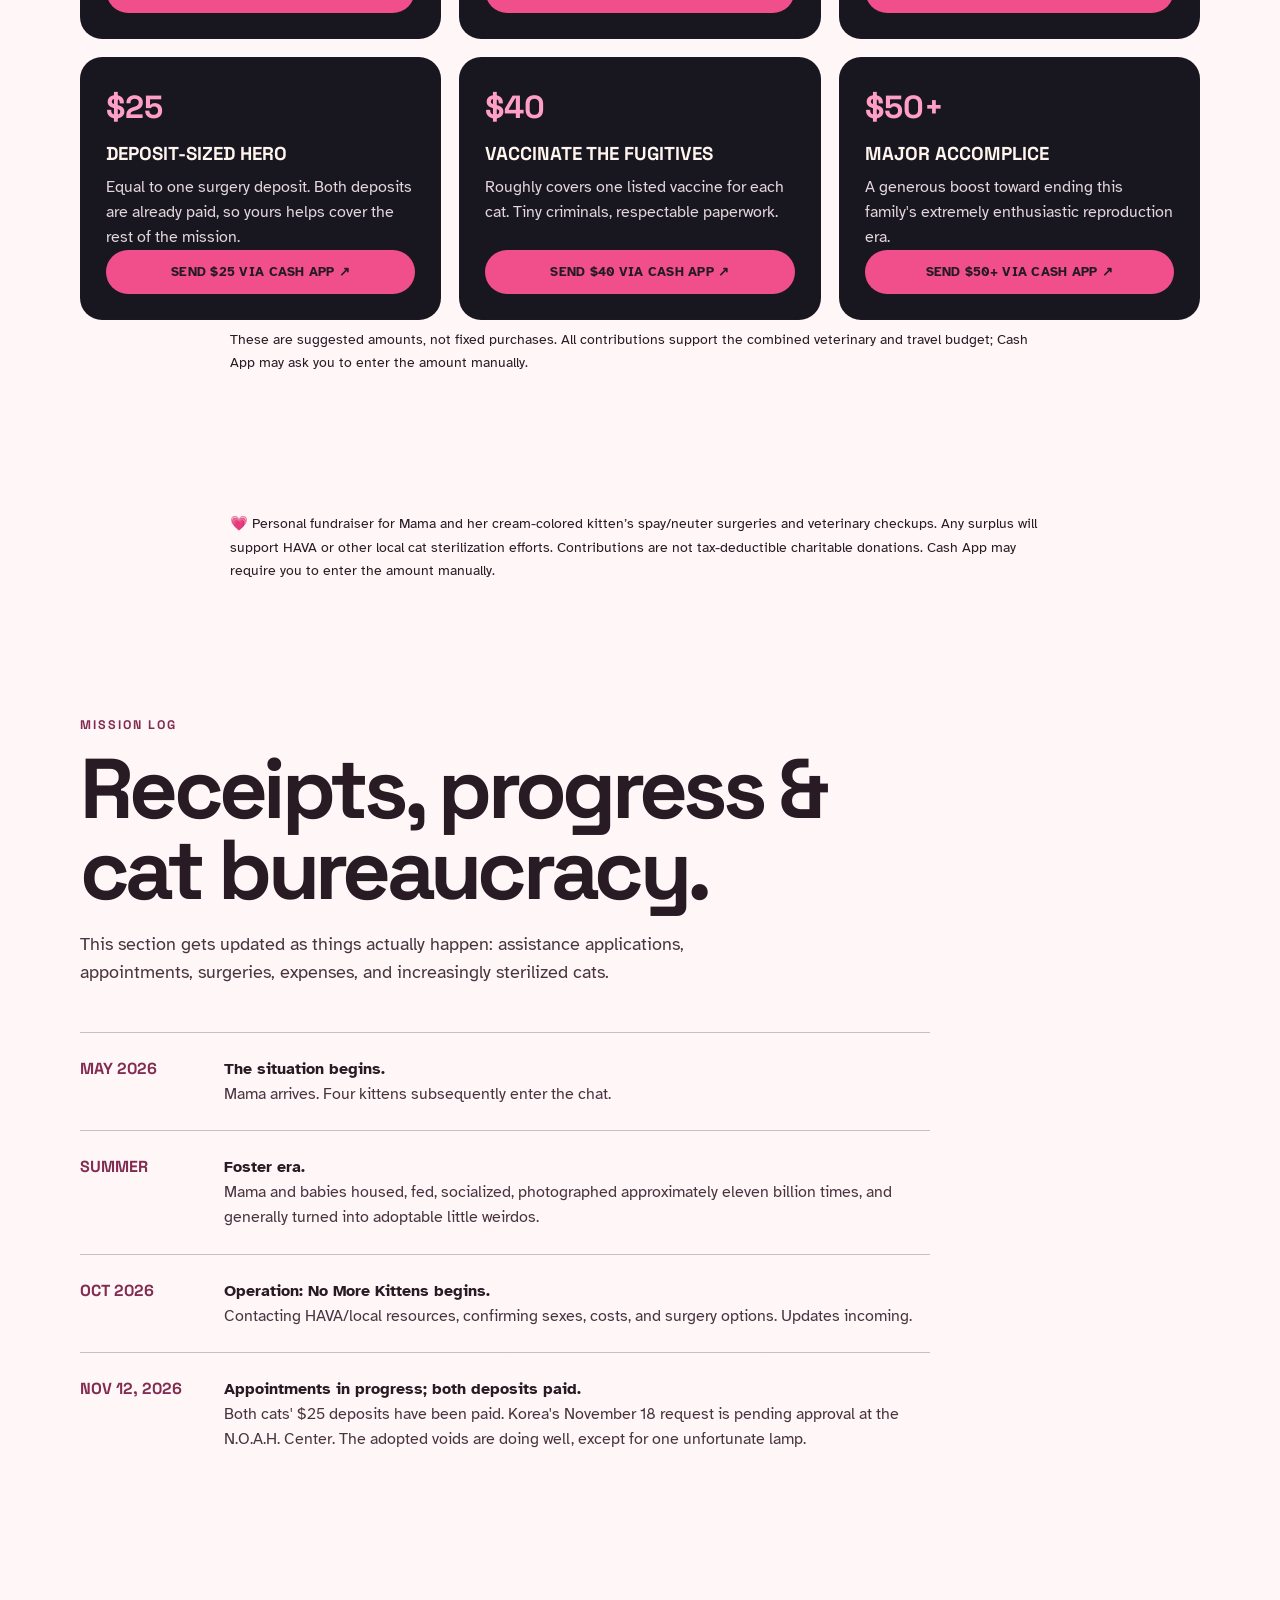
==== commit 13e50880: "absolute final update tonight Nov 12-revised the donation text" ====
--- a/kittens/index.html
+++ b/kittens/index.html
@@ -922,6 +922,14 @@
     @media (max-width: 720px) { .lion-report-grid { grid-template-columns: 1fr; } .lion-report { box-shadow: 4px 5px 0 #442d3b; } }
 
 
+/* Six compact donation options */
+.contribution-grid{display:grid;grid-template-columns:repeat(3,minmax(0,1fr));gap:18px}
+.contribution{display:flex;flex-direction:column;min-width:0}
+.contribution .cash-button{margin-top:auto}
+.contribution p{flex:1}
+@media(max-width:800px){.contribution-grid{grid-template-columns:repeat(2,minmax(0,1fr))}}
+@media(max-width:520px){.contribution-grid{grid-template-columns:1fr}}
+
 /* November mission updates */
 .update-panel{margin:26px 0;padding:clamp(18px,3vw,34px);background:#28232b;border:2px solid #f39aba;border-radius:22px;color:#fff4f6}
 .update-panel h2,.update-panel h3{color:#fff4f6}.update-panel p{color:#f4e1e9;line-height:1.65}
@@ -1279,8 +1287,7 @@
         </div>
 
         <p class="cost-note">
-          <strong>Four wonderful donors have raised $275!</strong> Russ and Aria donated $100 each,
-          and two other supporters gave $25 and $50. Just $125 to reach our working $400 goal.
+          <strong>Four wonderful donors have raised $275!</strong> That leaves just <strong>$125</strong> to reach our working $400 goal. No sad violin soundtrack required — just two cats, a very long road trip, and some extremely real vet bills.
         </p>
 
         <p class="cost-note">
@@ -1292,10 +1299,7 @@
         </p>
 
         <p class="cost-note">
-          <strong>Mission status:</strong> Korea's appointment was requested for November 18, 2026,
-          and is <strong>pending approval</strong>. Her $25 deposit has been paid and credited toward
-          the surgery (not added to the $340 estimate). Mama still needs an appointment.
-          The clinic is roughly 175 miles away each way — this is a full-on cat road trip!
+          <strong>Mission status:</strong> $25 deposits have been paid for <strong>both Mama and Korea</strong> ($50 total), credited toward their surgeries — not added to the $340 estimate. Korea's November 18, 2026 appointment request is pending approval. The clinic is roughly <strong>175 miles each way</strong> (about 350 miles round trip). Yes, we are road-tripping for cat birth control.
         </p>
 
         <p class="cost-note">
@@ -1349,7 +1353,7 @@
         <h2>THE SNIP IS IN MOTION ✂️</h2>
         <div class="update-grid">
           <div>
-            <p>Korea's spay/neuter appointment has been <strong>requested for November 18, 2026</strong> at the N.O.A.H. Center in Stanwood, Washington. The clinic has received the request, and the <strong>$25 deposit has been credited</strong>.</p>
+            <p>Korea's spay/neuter appointment has been <strong>requested for November 18, 2026</strong> at the N.O.A.H. Center in Stanwood, Washington. The clinic has received the request. <strong>Both Mama's and Korea's $25 deposits have been paid</strong> and will count toward their surgeries.</p>
             <p><strong>Status: pending clinic approval.</strong> This is not yet a confirmed appointment. We're watching for the confirmation email.</p>
             <p><a href="https://www.thenoahcenter.org/" target="_blank" rel="noopener noreferrer">Visit the N.O.A.H. Center ↗</a></p>
           </div>
@@ -1403,42 +1407,47 @@
         Every little bit helps de-sex a potato.
       </h2>
 
-      <p class="cash-intro">Send your contribution directly through Cash App. Add <strong>“Kitten snips”</strong> to the payment note so I know which tiny criminals you’re supporting.</p>
+      <p class="cash-intro">No dramatic music. No sad slow-motion kittens. Just a few extremely affordable ways to become an accomplice. Send contributions through Cash App with <strong>“Kitten snips”</strong> in the note.</p>
 
       <div class="contribution-grid">
-
         <div class="contribution">
           <div class="amount">$5</div>
-          <h3>NO COOKIE. ALL CAT.</h3>
-          <p>
-            You receive nothing except the knowledge that
-            your five dollars went directly toward preventing
-            extremely ill-advised family relationships.
-          </p>
+          <h3>BUY A CAT A COFFEE*</h3>
+          <p>*Absolutely do not. Cats cannot have coffee. But five bucks can help fuel the getaway car.</p>
           <a class="cash-button" href="https://cash.app/$jojomiki" target="_blank" rel="noopener noreferrer">SEND $5 VIA CASH APP ↗</a>
         </div>
-
         <div class="contribution">
-          <div class="amount">$15</div>
-          <h3>CRIME PREVENTION UNIT</h3>
-          <p>
-            A respectable contribution toward vaccines,
-            surgery, medication, or other official cat bureaucracy.
-          </p>
-          <a class="cash-button" href="https://cash.app/$jojomiki" target="_blank" rel="noopener noreferrer">SEND $15 VIA CASH APP ↗</a>
-        </div>
-
+          <div class="amount">$10</div>
+          <h3>FUND THE GETAWAY CAR</h3>
+          <p>Two cats. Approximately 350 miles round trip. Not one of them has offered to pay for gas.</p>
+          <a class="cash-button" href="https://cash.app/$jojomiki" target="_blank" rel="noopener noreferrer">SEND $10 VIA CASH APP ↗</a>
+        </div>
         <div class="contribution">
-          <div class="amount">$25+</div>
-          <h3>GENITAL DISARMAMENT SPONSOR</h3>
-          <p>
-            Congratulations. You are now emotionally invested
-            in whether a cat gets to keep its reproductive equipment.
-          </p>
-          <a class="cash-button" href="https://cash.app/$jojomiki" target="_blank" rel="noopener noreferrer">SEND $25+ VIA CASH APP ↗</a>
-        </div>
-
+          <div class="amount">$20</div>
+          <h3>EVICT THE FLEAS</h3>
+          <p>About the estimated cost of one cat's on-site flea treatment. These freeloaders have freeloaders.</p>
+          <a class="cash-button" href="https://cash.app/$jojomiki" target="_blank" rel="noopener noreferrer">SEND $20 VIA CASH APP ↗</a>
+        </div>
+        <div class="contribution">
+          <div class="amount">$25</div>
+          <h3>DEPOSIT-SIZED HERO</h3>
+          <p>Equal to one surgery deposit. Both deposits are already paid, so yours helps cover the rest of the mission.</p>
+          <a class="cash-button" href="https://cash.app/$jojomiki" target="_blank" rel="noopener noreferrer">SEND $25 VIA CASH APP ↗</a>
+        </div>
+        <div class="contribution">
+          <div class="amount">$40</div>
+          <h3>VACCINATE THE FUGITIVES</h3>
+          <p>Roughly covers one listed vaccine for each cat. Tiny criminals, respectable paperwork.</p>
+          <a class="cash-button" href="https://cash.app/$jojomiki" target="_blank" rel="noopener noreferrer">SEND $40 VIA CASH APP ↗</a>
+        </div>
+        <div class="contribution">
+          <div class="amount">$50+</div>
+          <h3>MAJOR ACCOMPLICE</h3>
+          <p>A generous boost toward ending this family's extremely enthusiastic reproduction era.</p>
+          <a class="cash-button" href="https://cash.app/$jojomiki" target="_blank" rel="noopener noreferrer">SEND $50+ VIA CASH APP ↗</a>
+        </div>
       </div>
+      <p class="cash-disclaimer">These are suggested amounts, not fixed purchases. All contributions support the combined veterinary and travel budget; Cash App may ask you to enter the amount manually.</p>
 
     </div>
   </section>
@@ -1498,7 +1507,7 @@
           </div>
         </div>
 
-        <div class="log-entry"><div class="log-date">NOV 12, 2026</div><div><strong>Appointment requested; deposit paid.</strong><p>Korea's November 18 request is pending approval at the N.O.A.H. Center. The adopted voids are doing well, except for one unfortunate lamp.</p></div></div>
+        <div class="log-entry"><div class="log-date">NOV 12, 2026</div><div><strong>Appointments in progress; both deposits paid.</strong><p>Both cats' $25 deposits have been paid. Korea's November 18 request is pending approval at the N.O.A.H. Center. The adopted voids are doing well, except for one unfortunate lamp.</p></div></div>
       </div>
 
     </div>
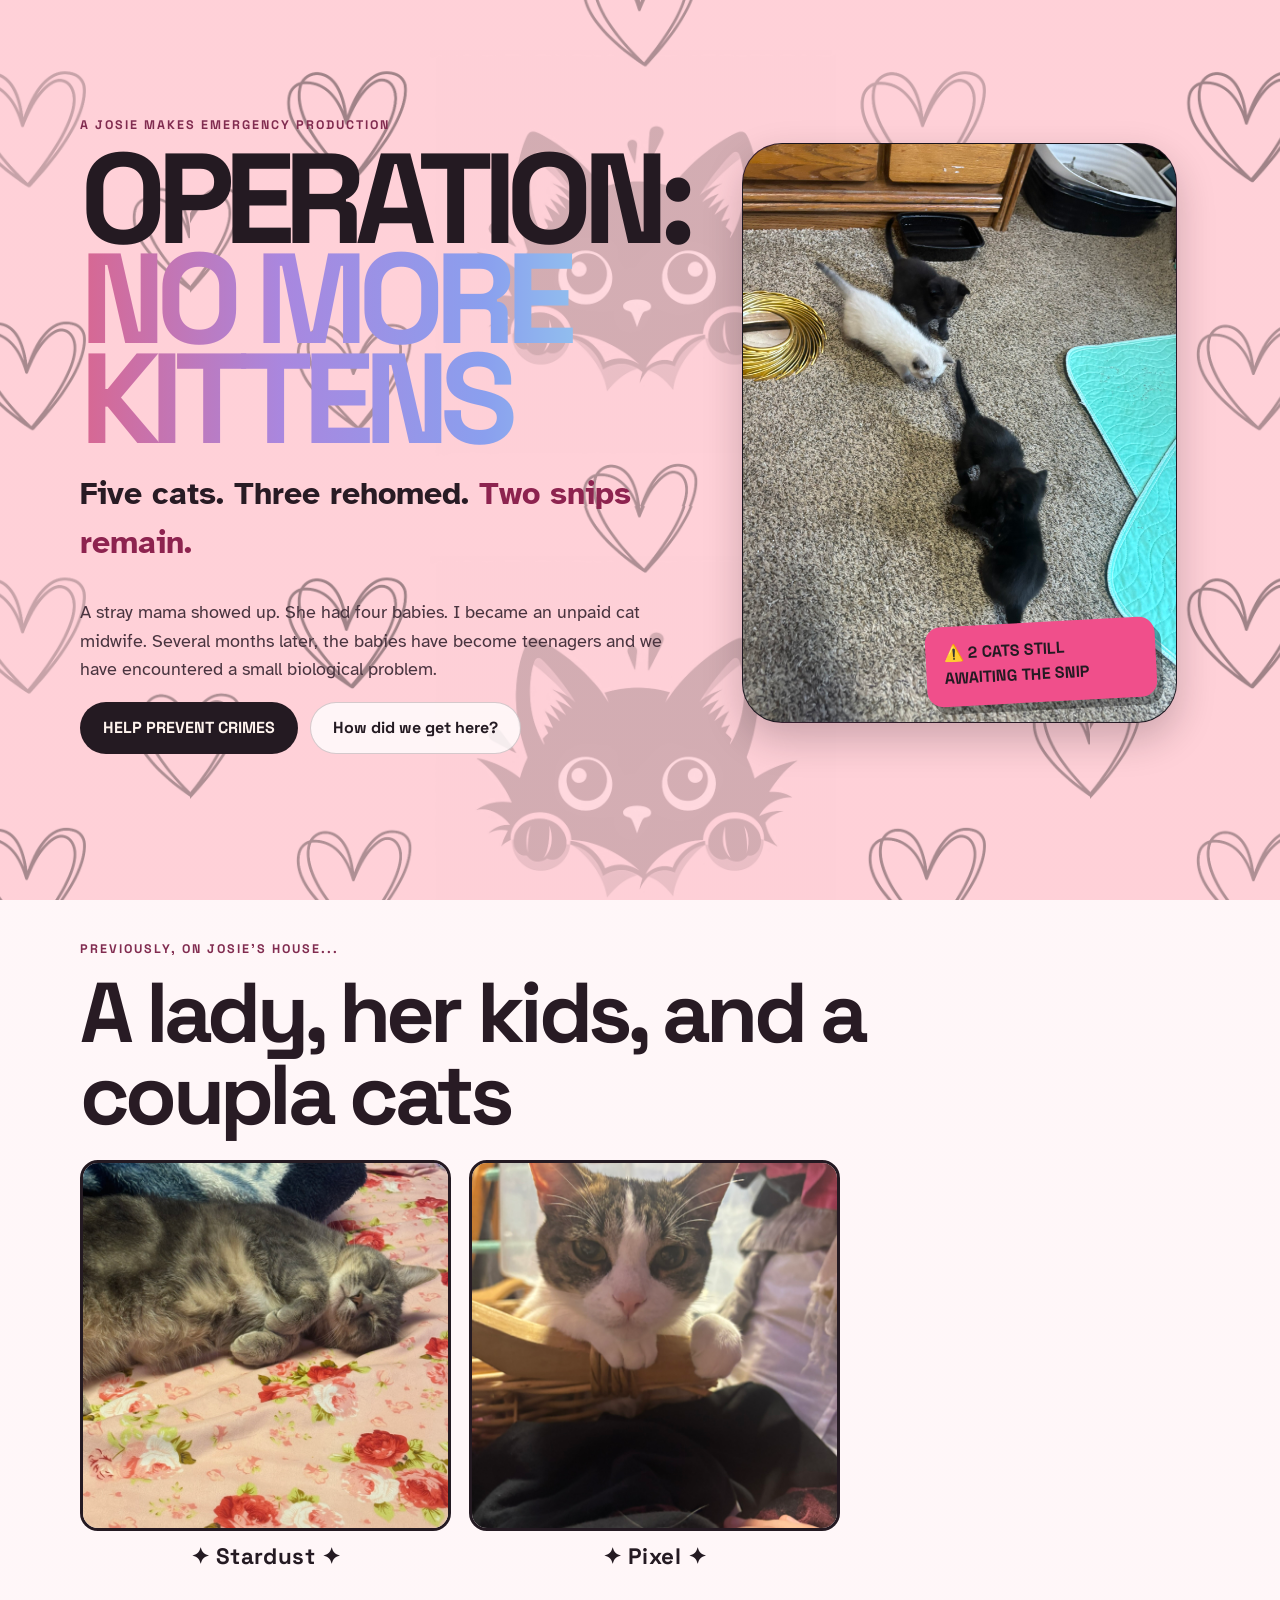
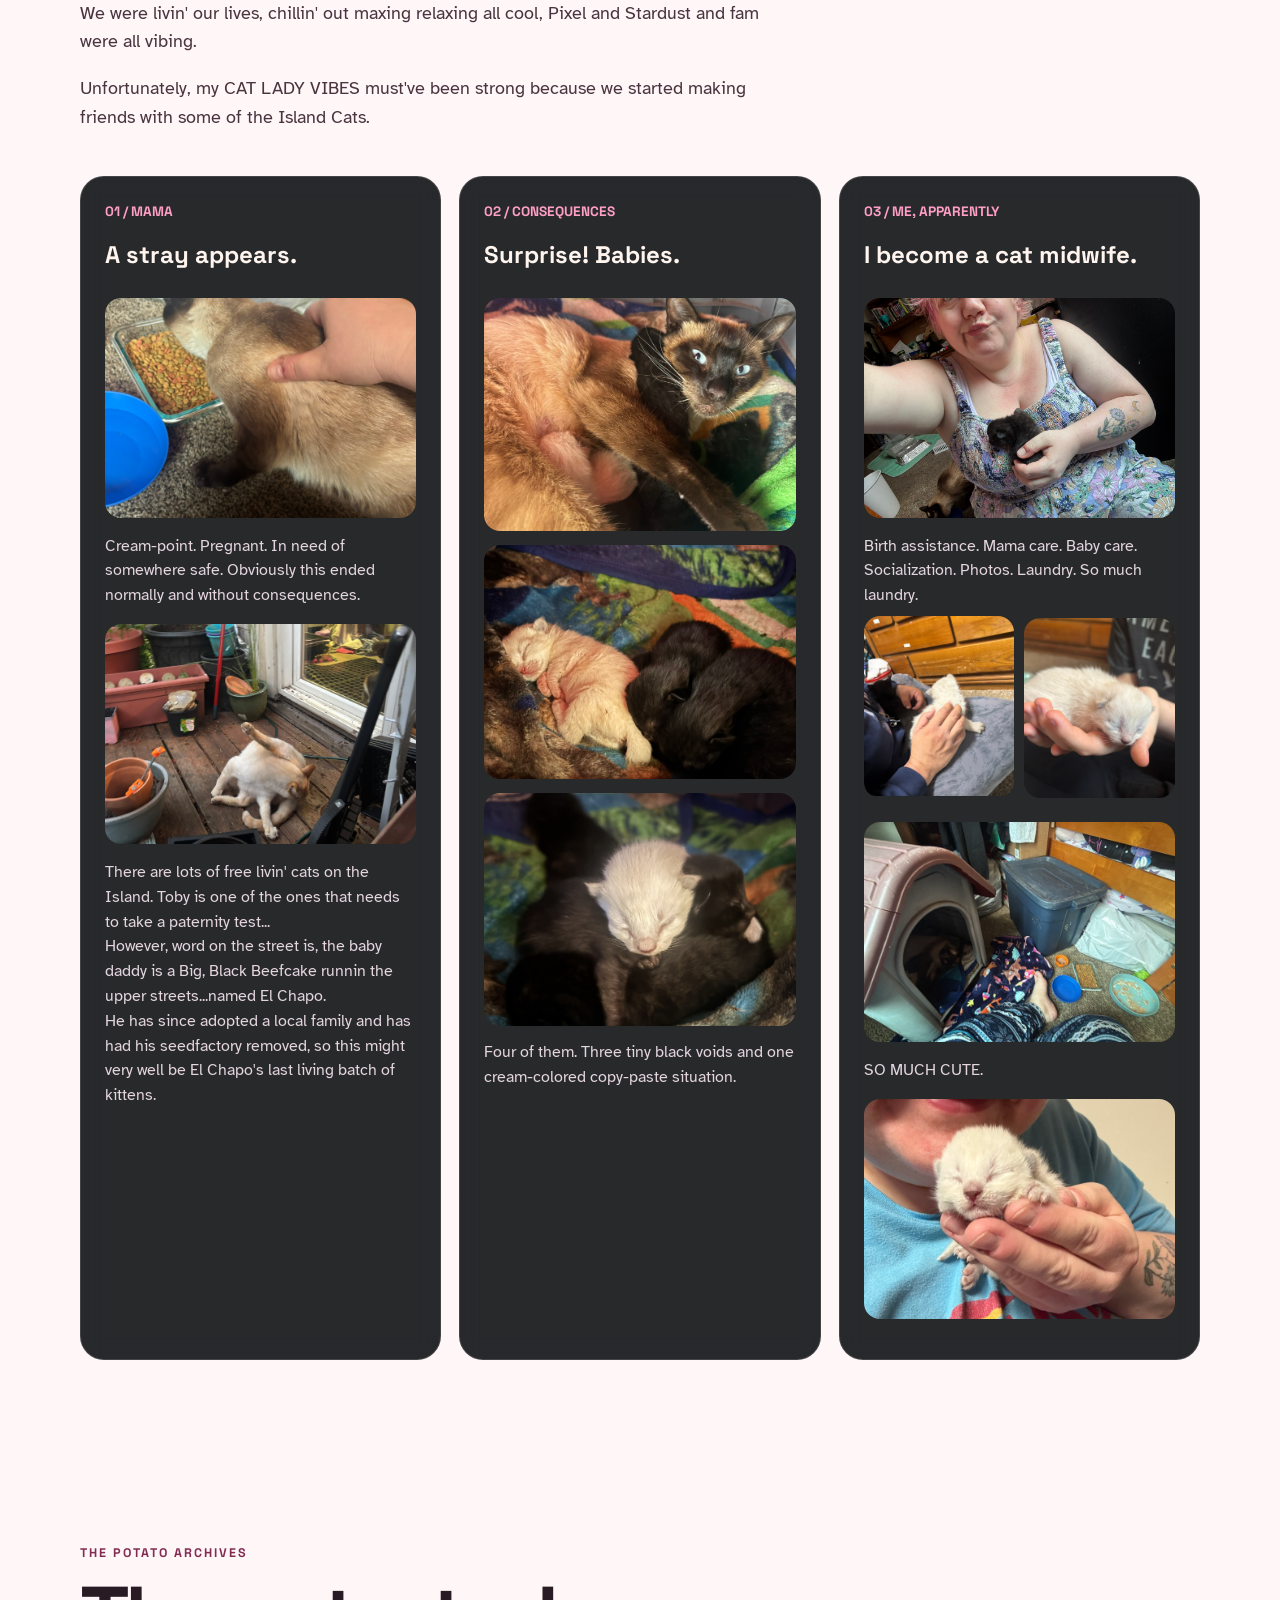
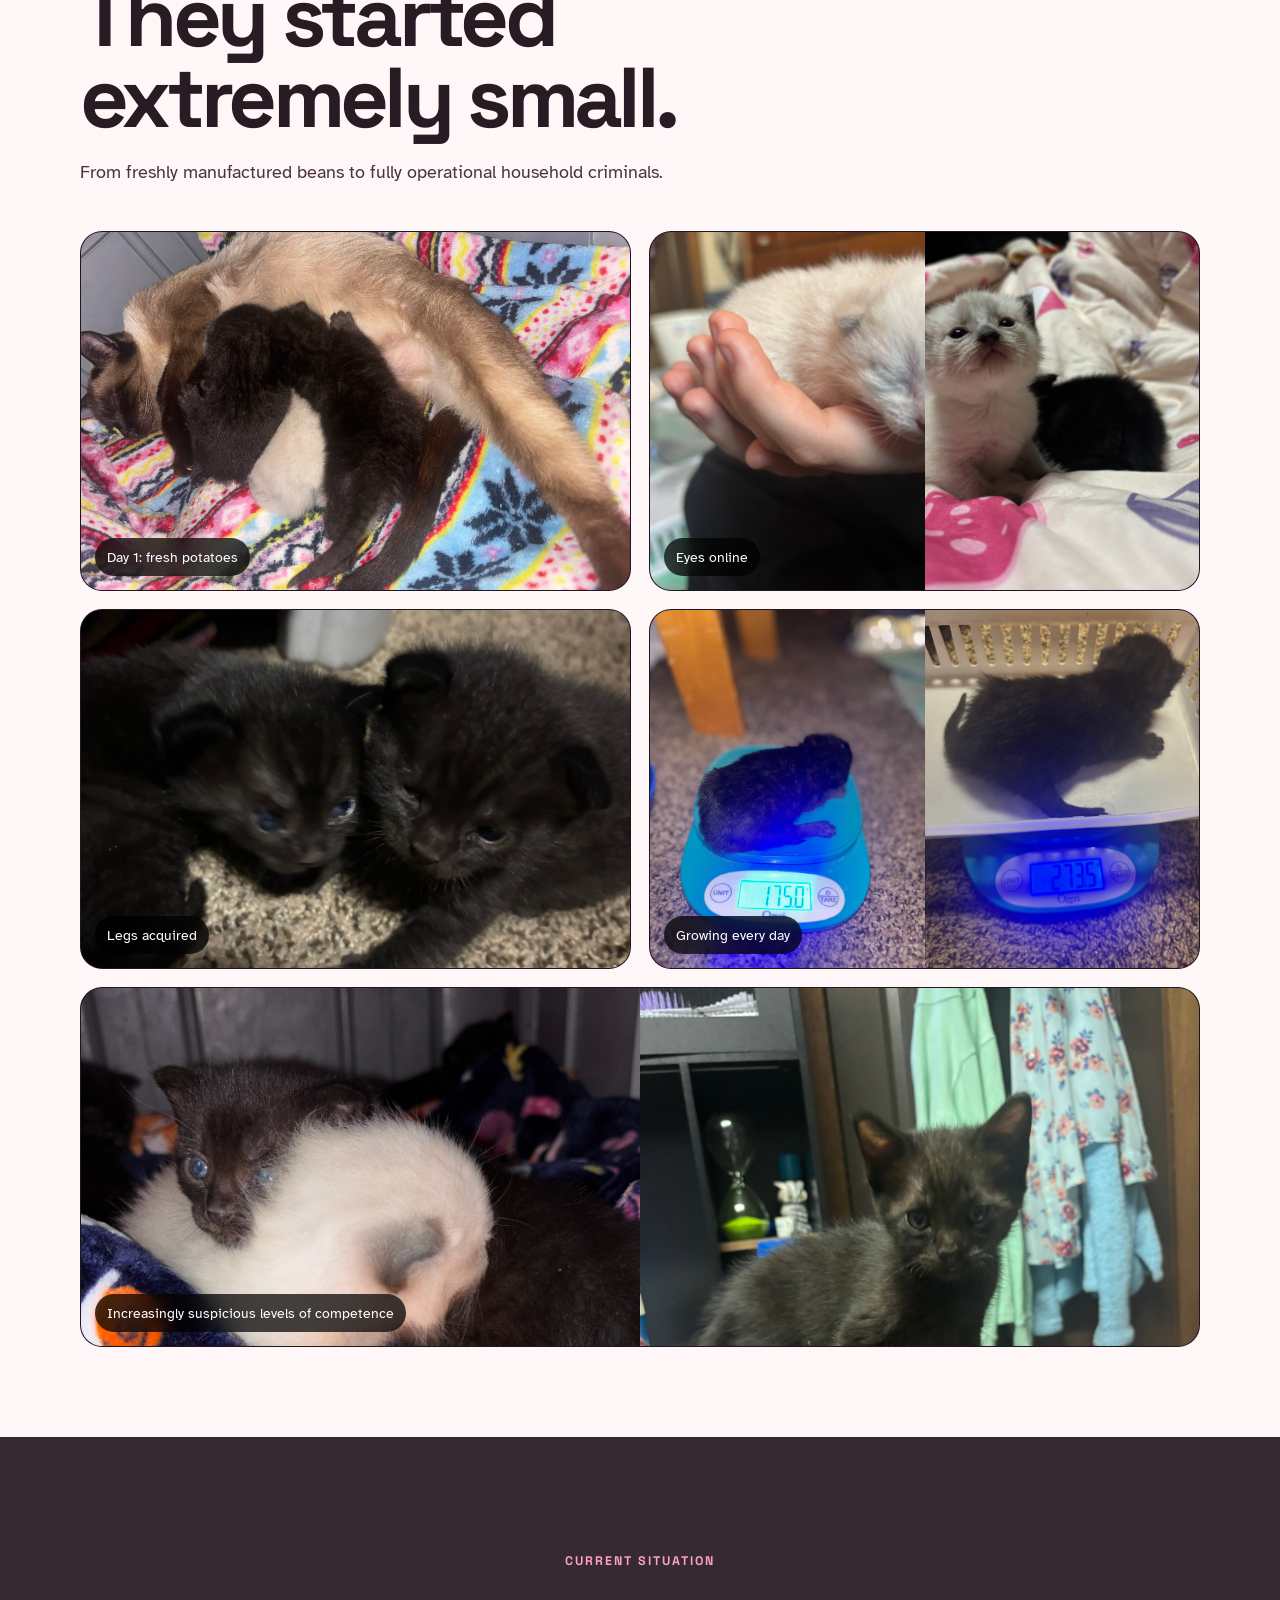
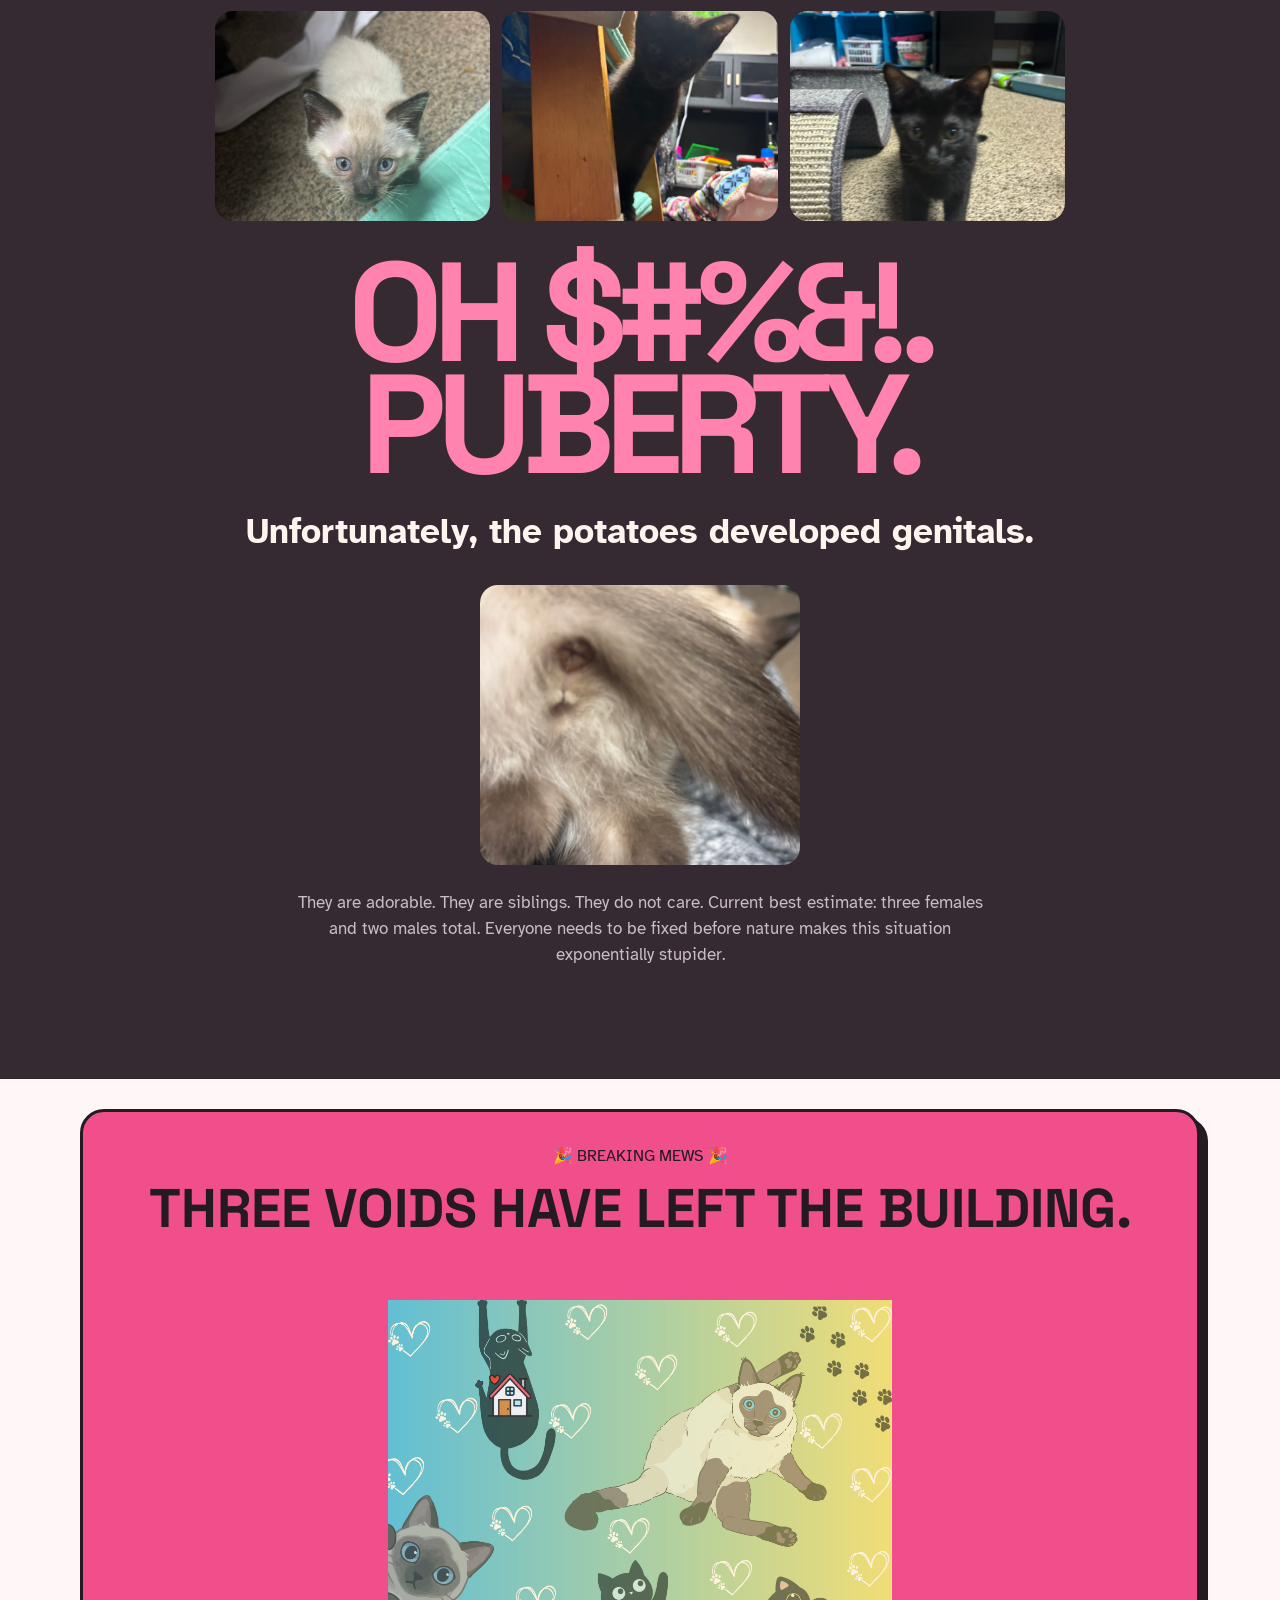
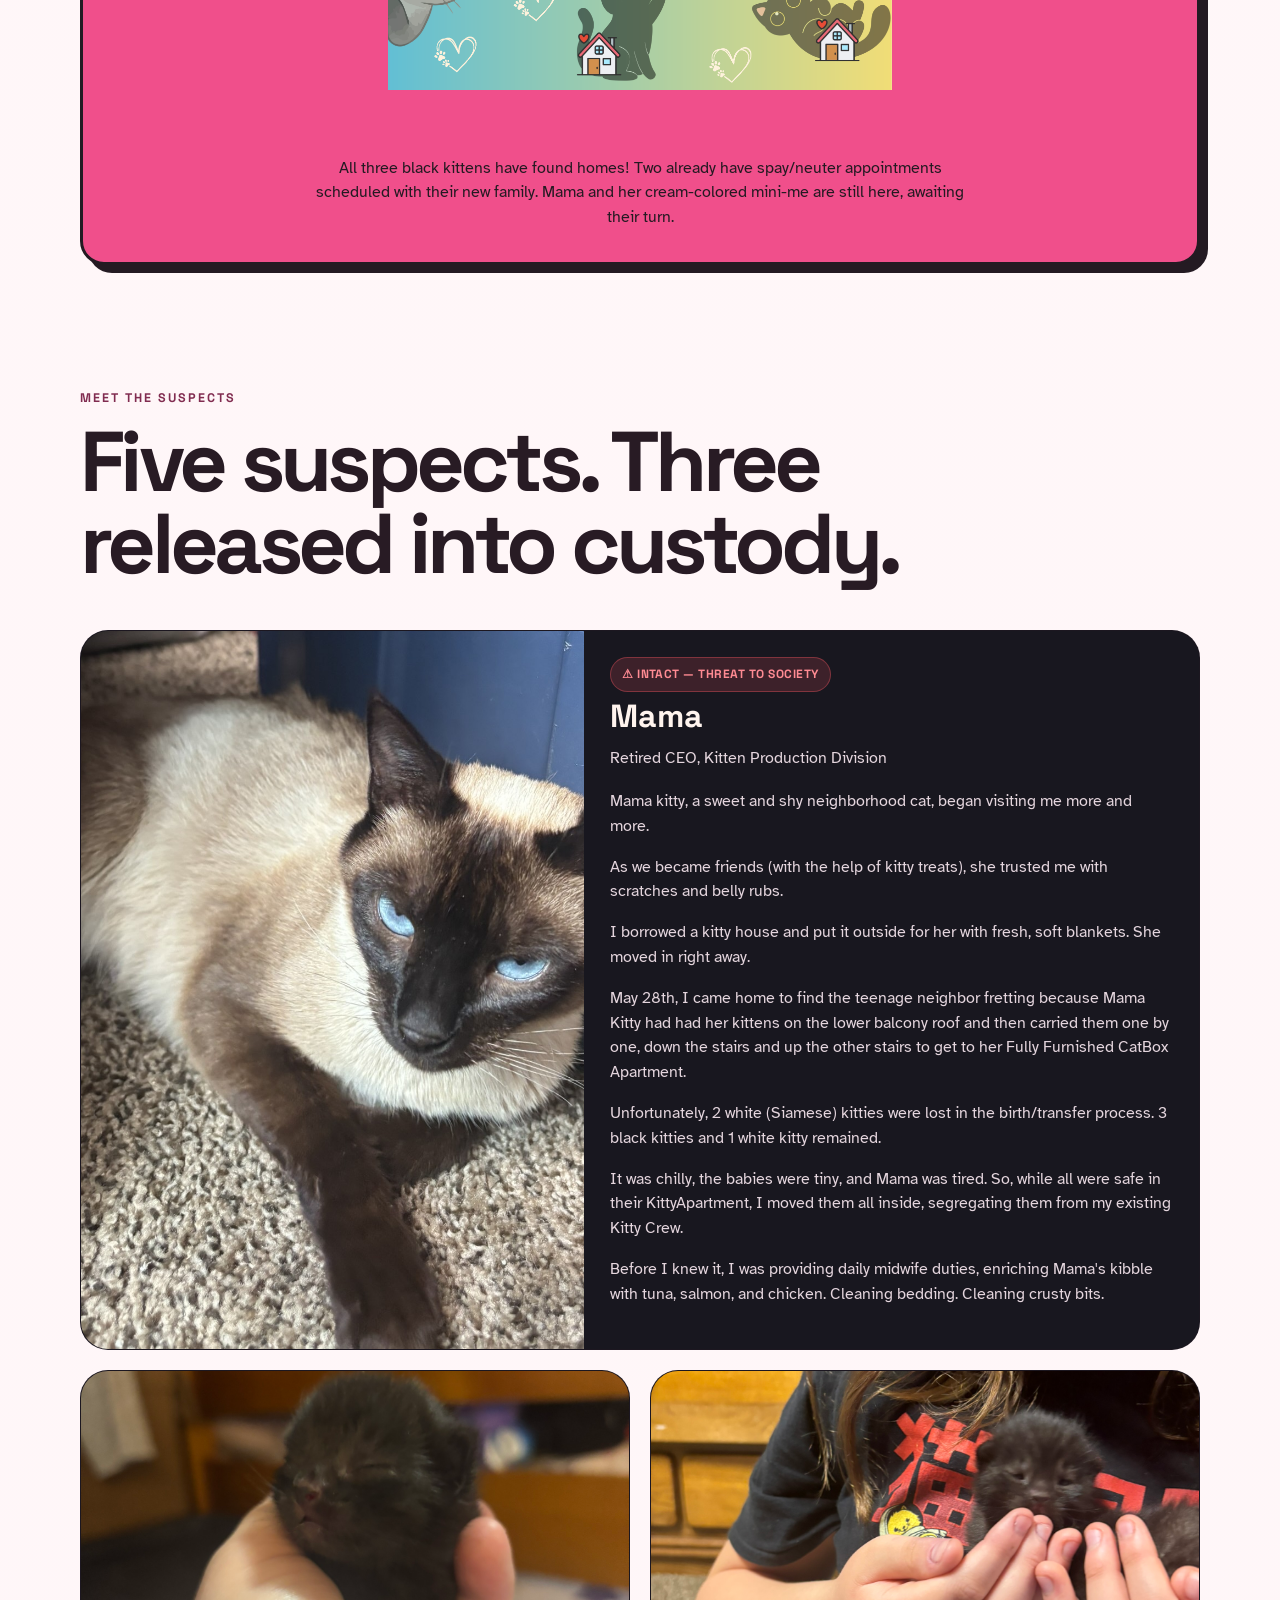
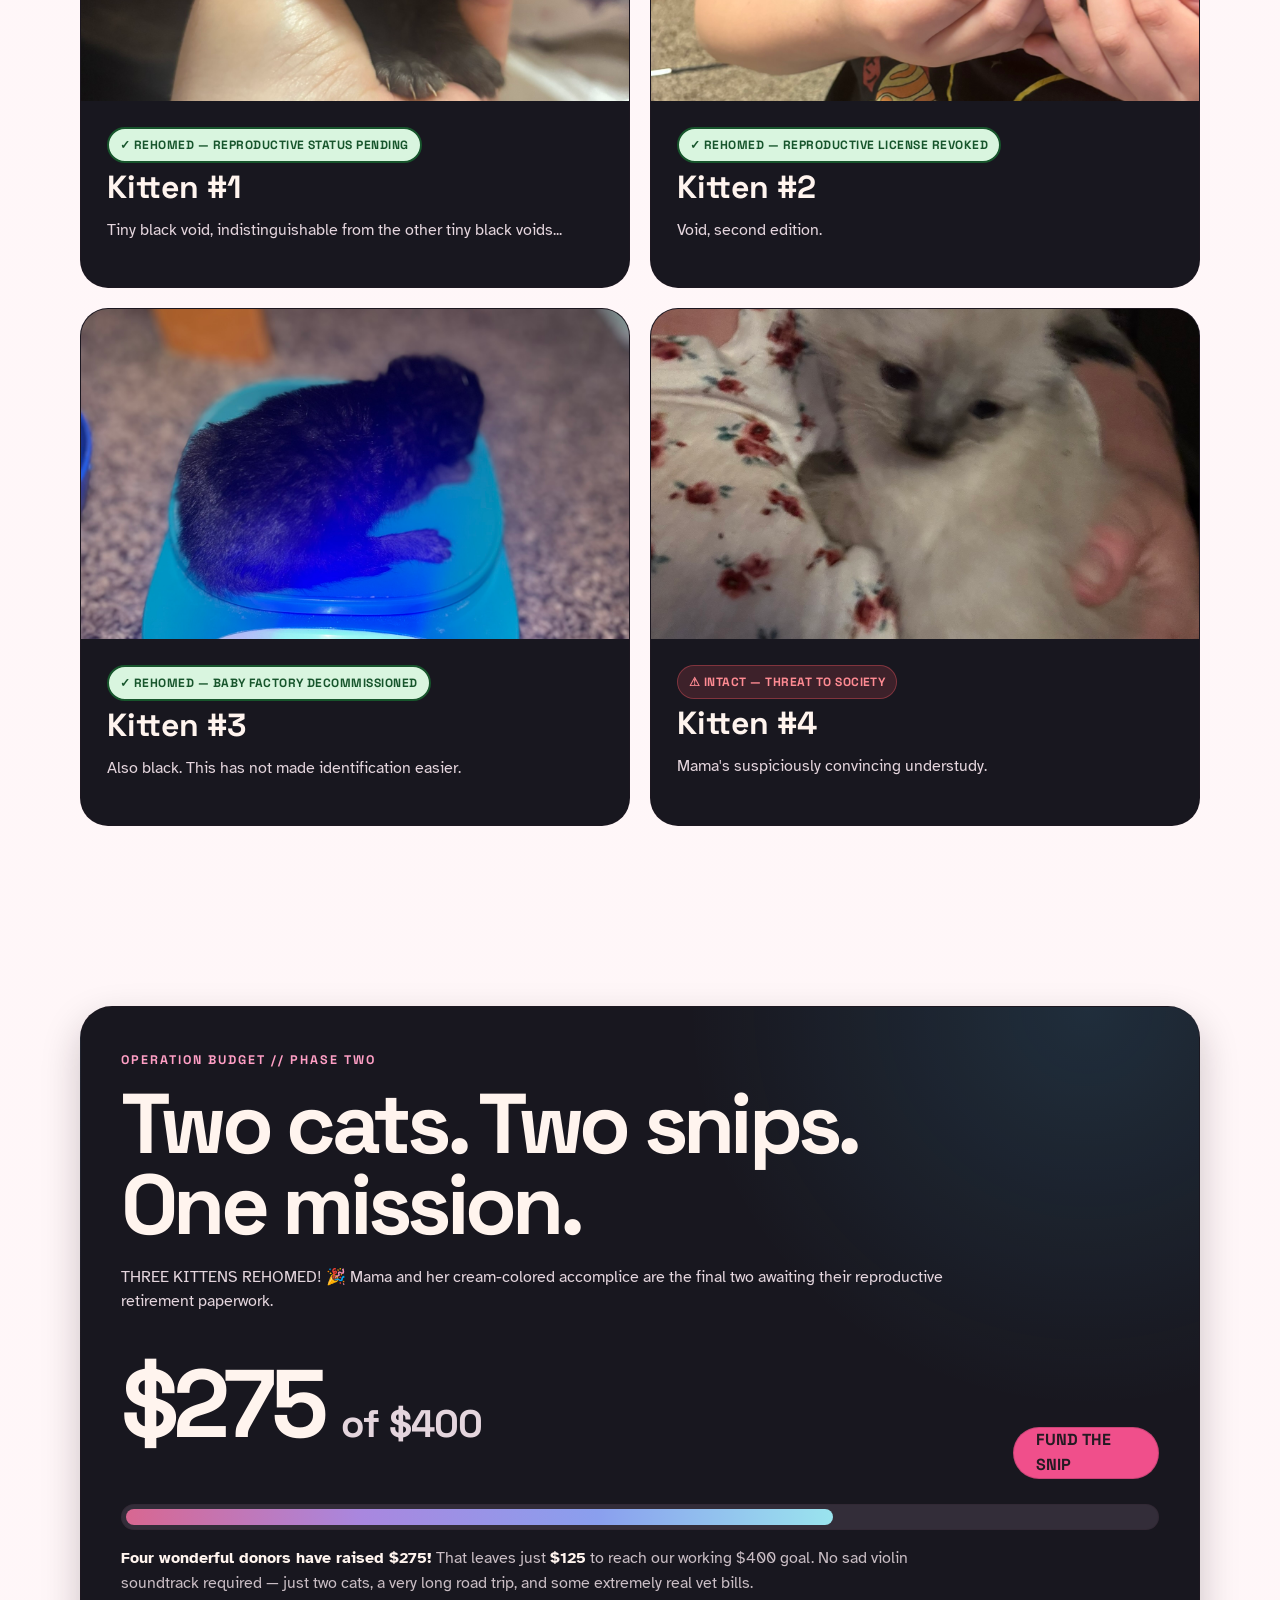
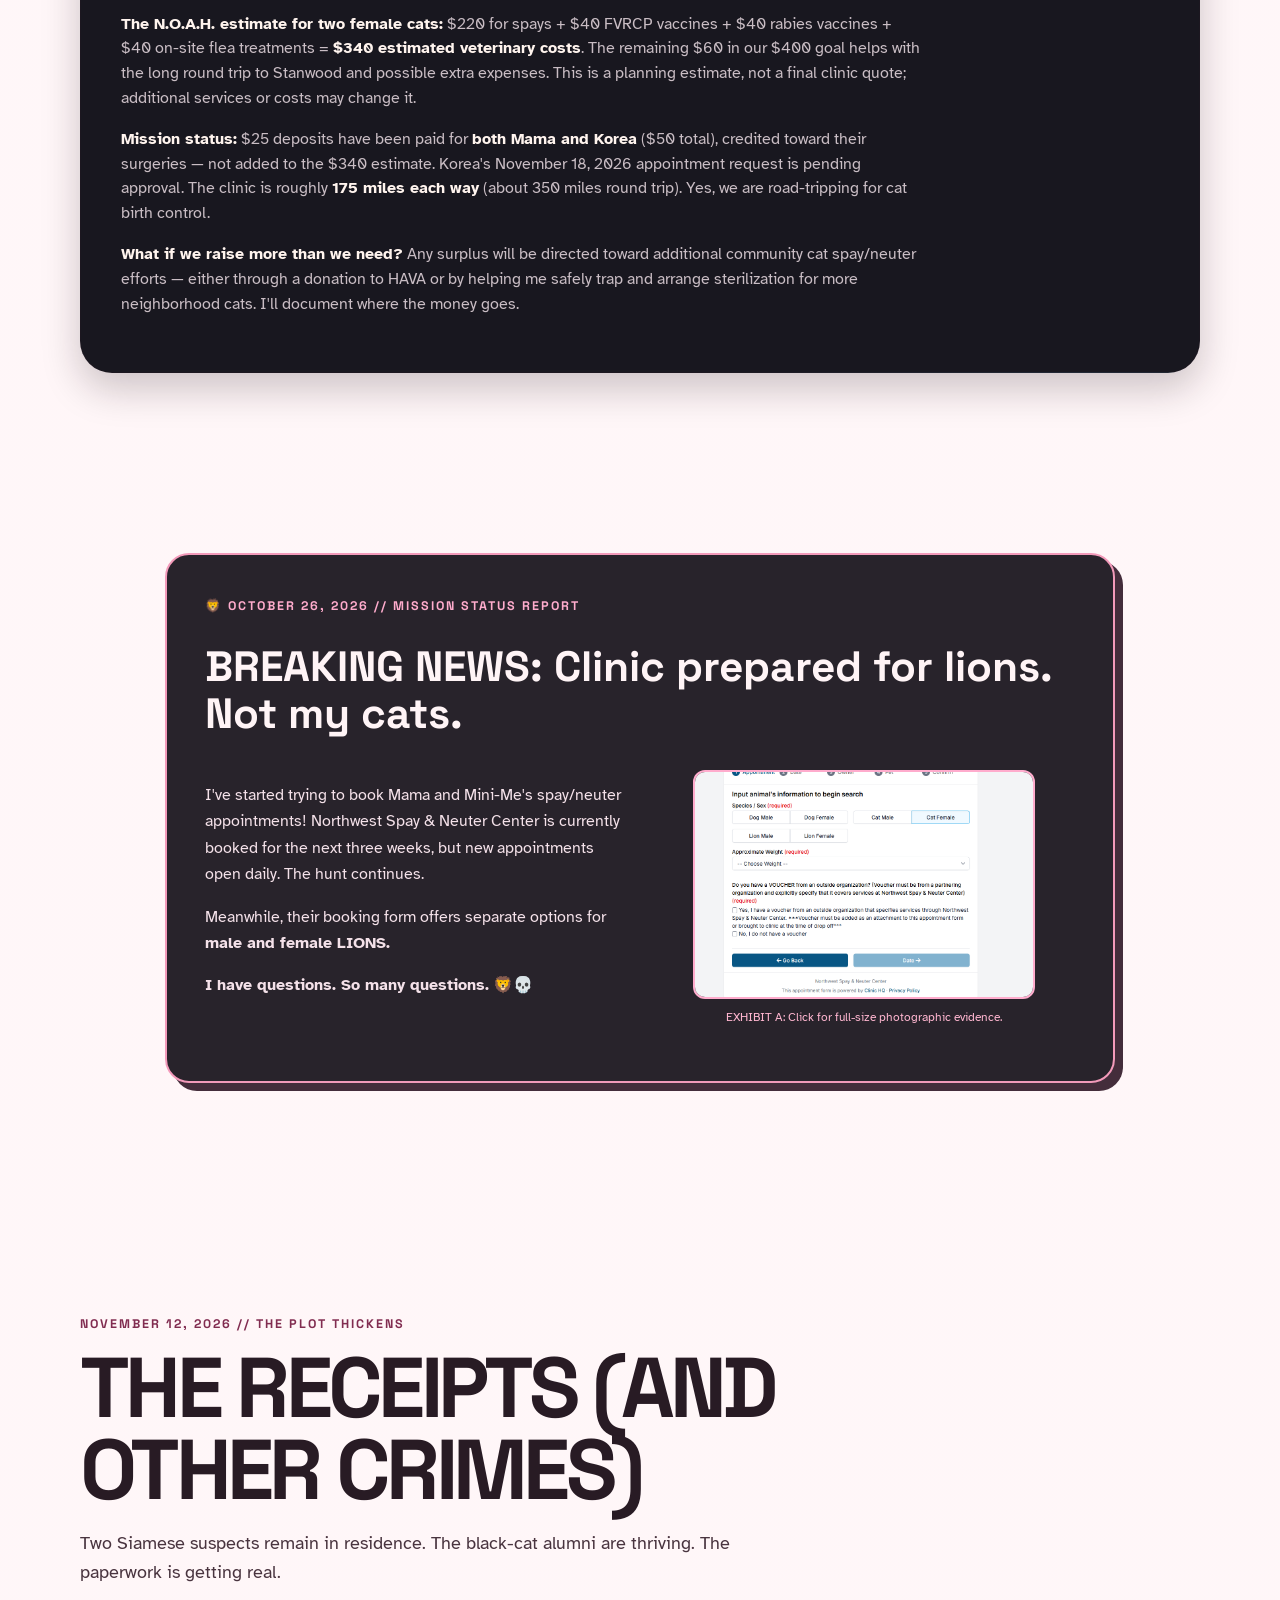
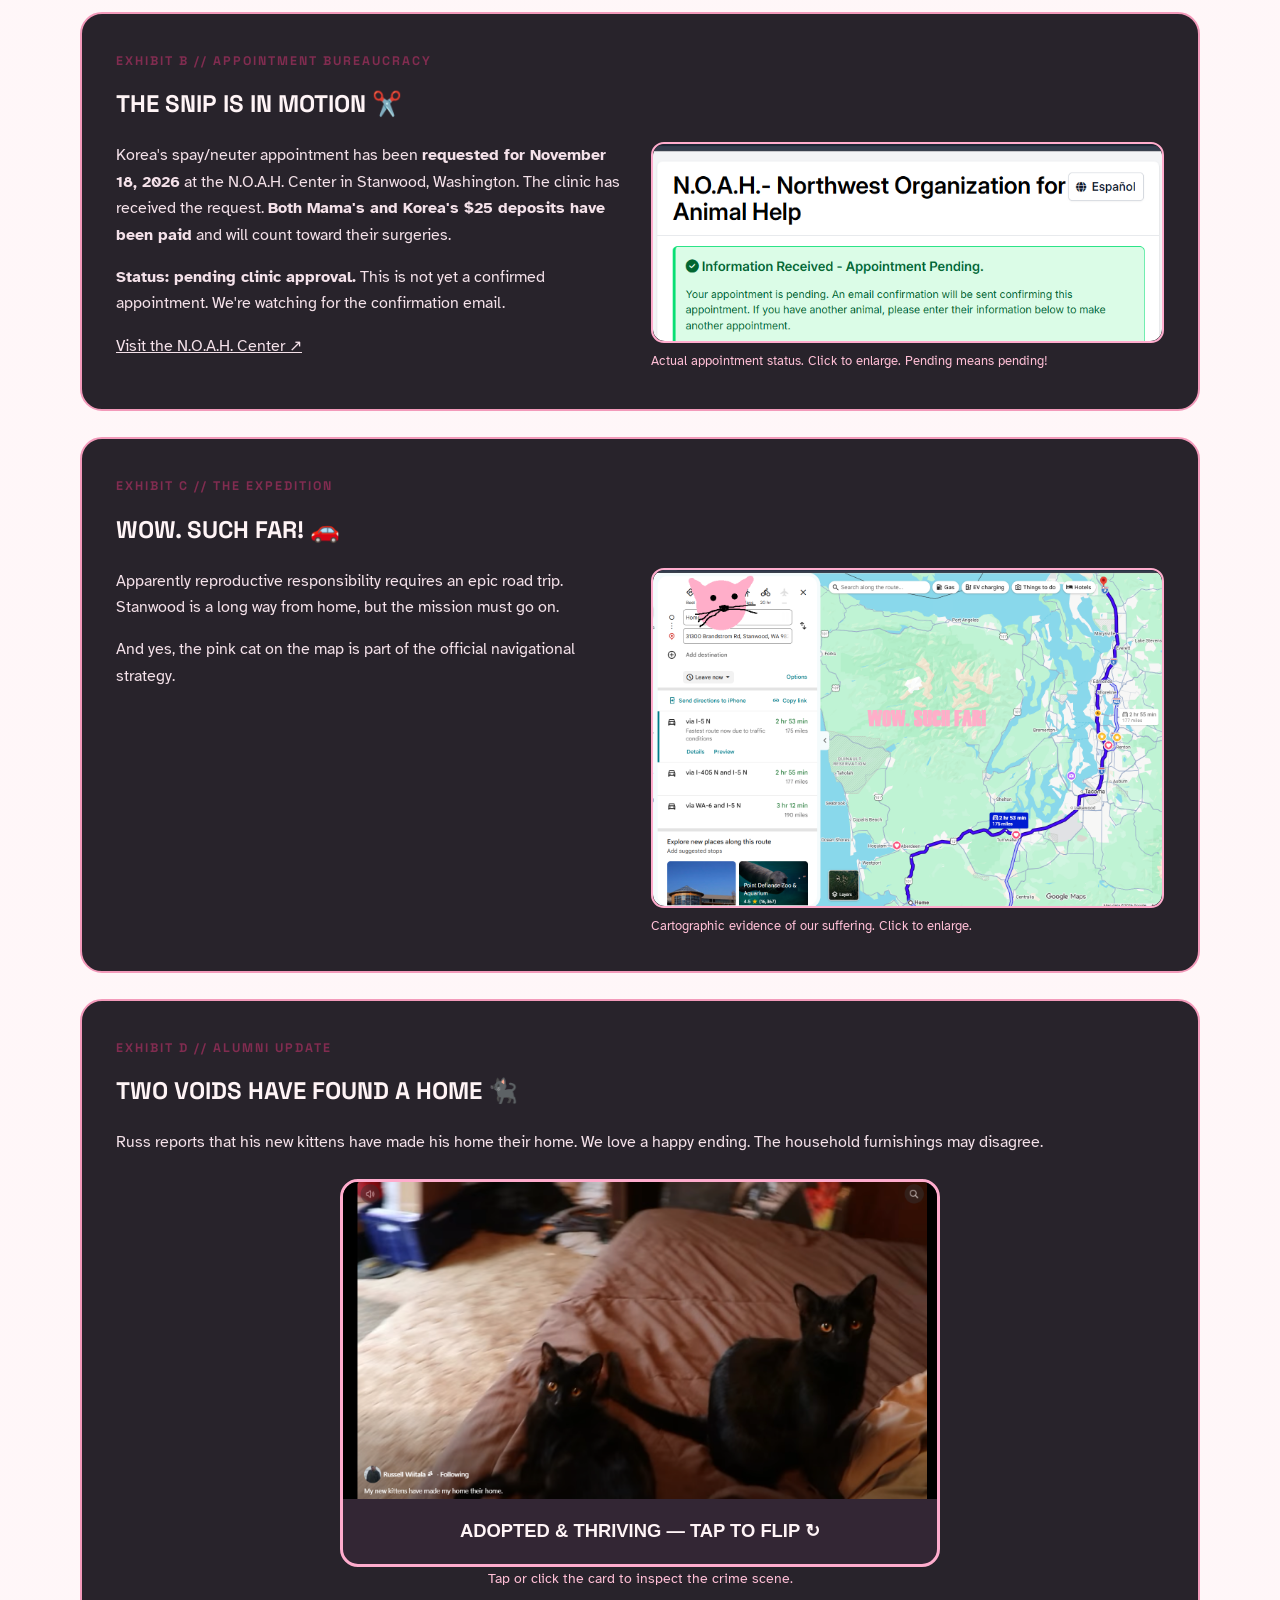
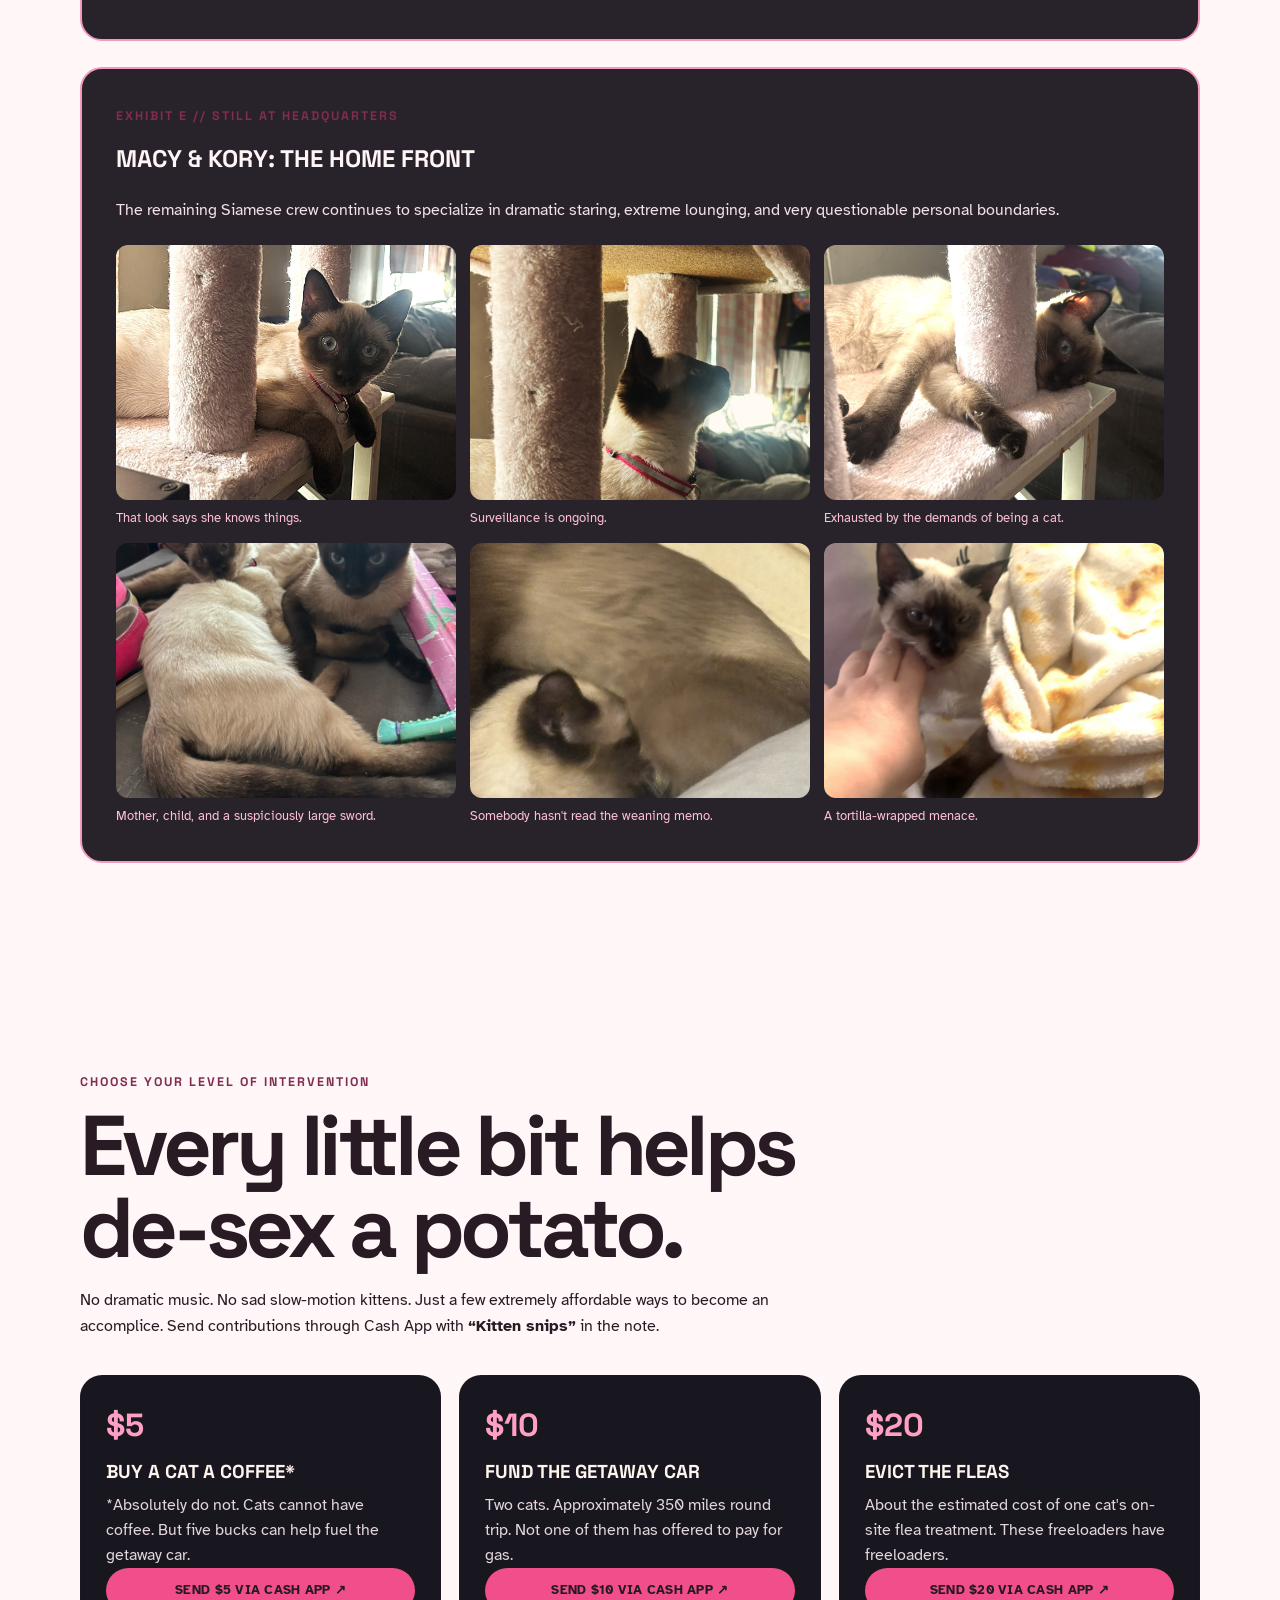
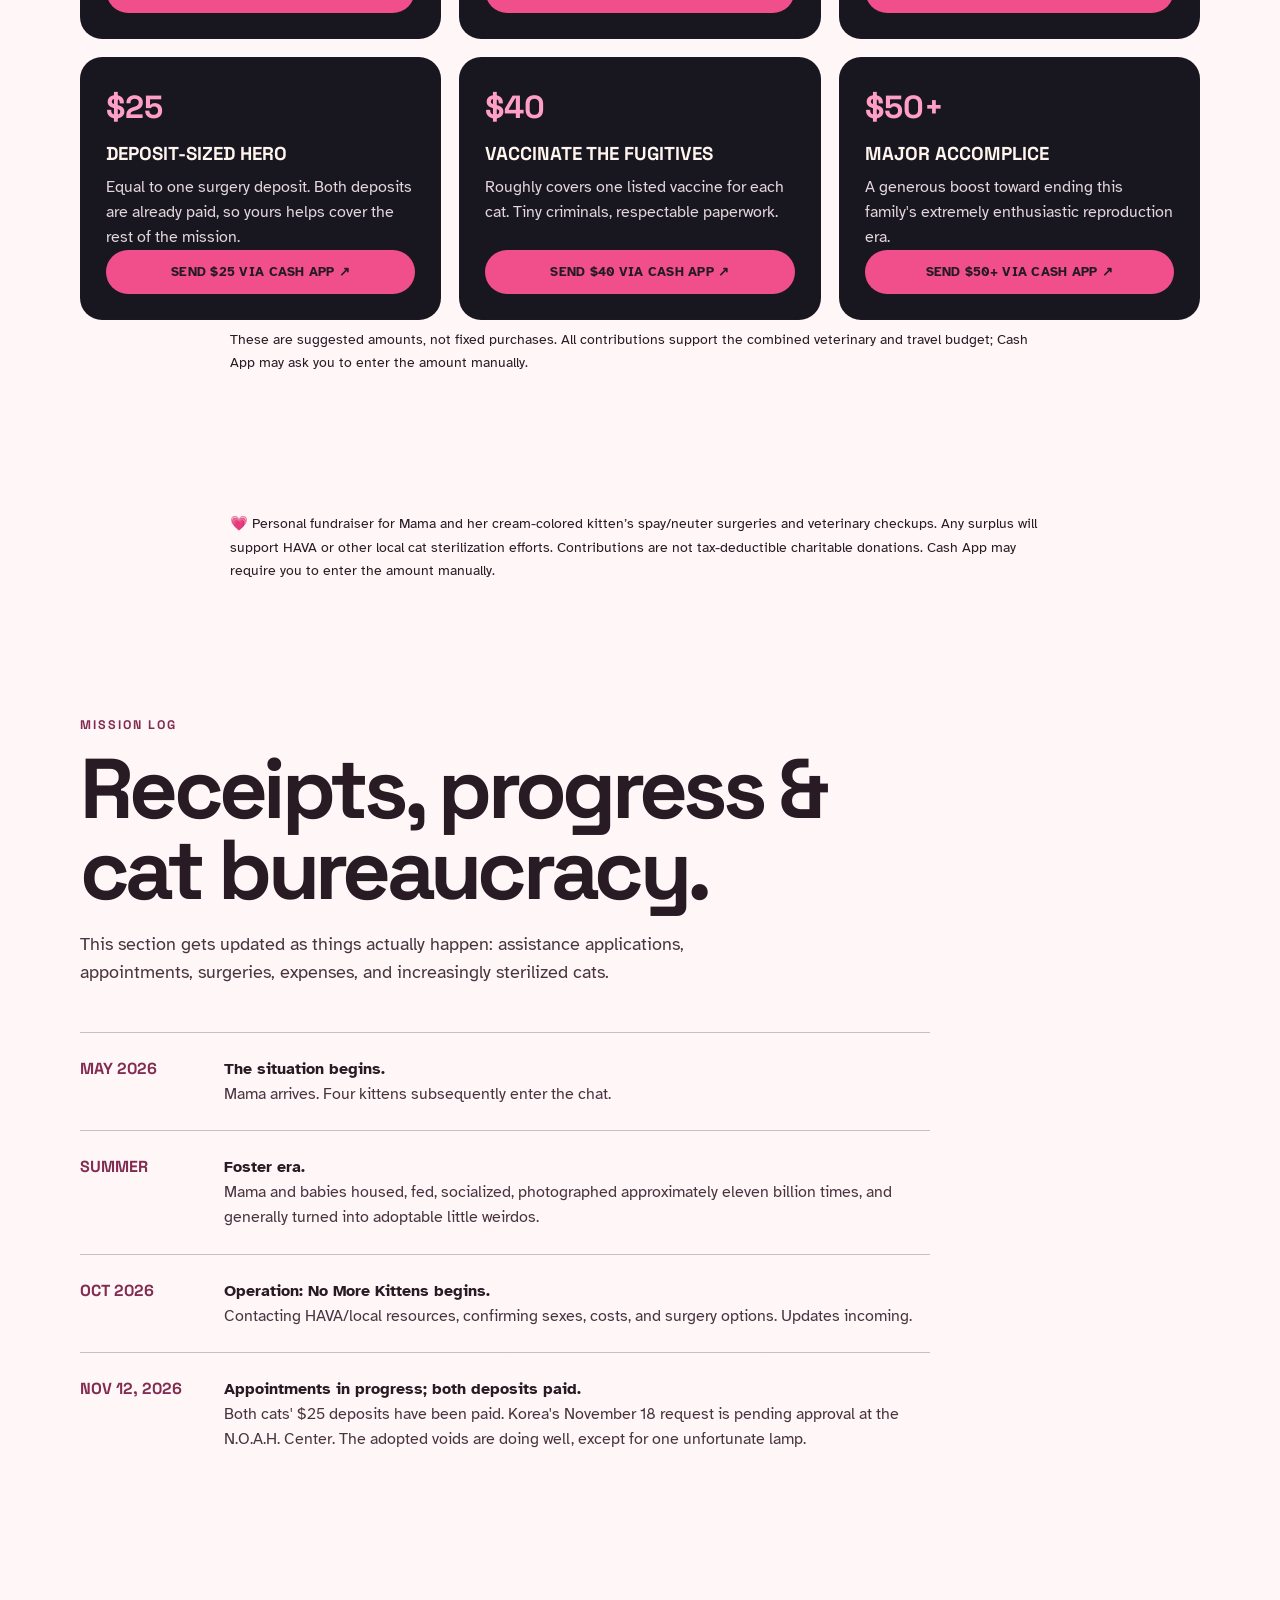
==== commit defb8b72: "updated spay/neuter status for 2 black kitties" ====
--- a/kittens/index.html
+++ b/kittens/index.html
@@ -1202,7 +1202,7 @@
 
         <div class="cat-info">
           <span class="badge badge-success">
-            ✓ REHOMED — SNIP APPOINTMENT BOOKED
+            	✓ REHOMED — REPRODUCTIVE LICENSE REVOKED
           </span>
 
           <h3 class="cat-name">Kitten #2</h3>
@@ -1221,7 +1221,7 @@
 
         <div class="cat-info">
           <span class="badge badge-success">
-            ✓ REHOMED — SNIP APPOINTMENT BOOKED
+            ✓ REHOMED — BABY FACTORY DECOMMISSIONED
           </span>
 
           <h3 class="cat-name">Kitten #3</h3>
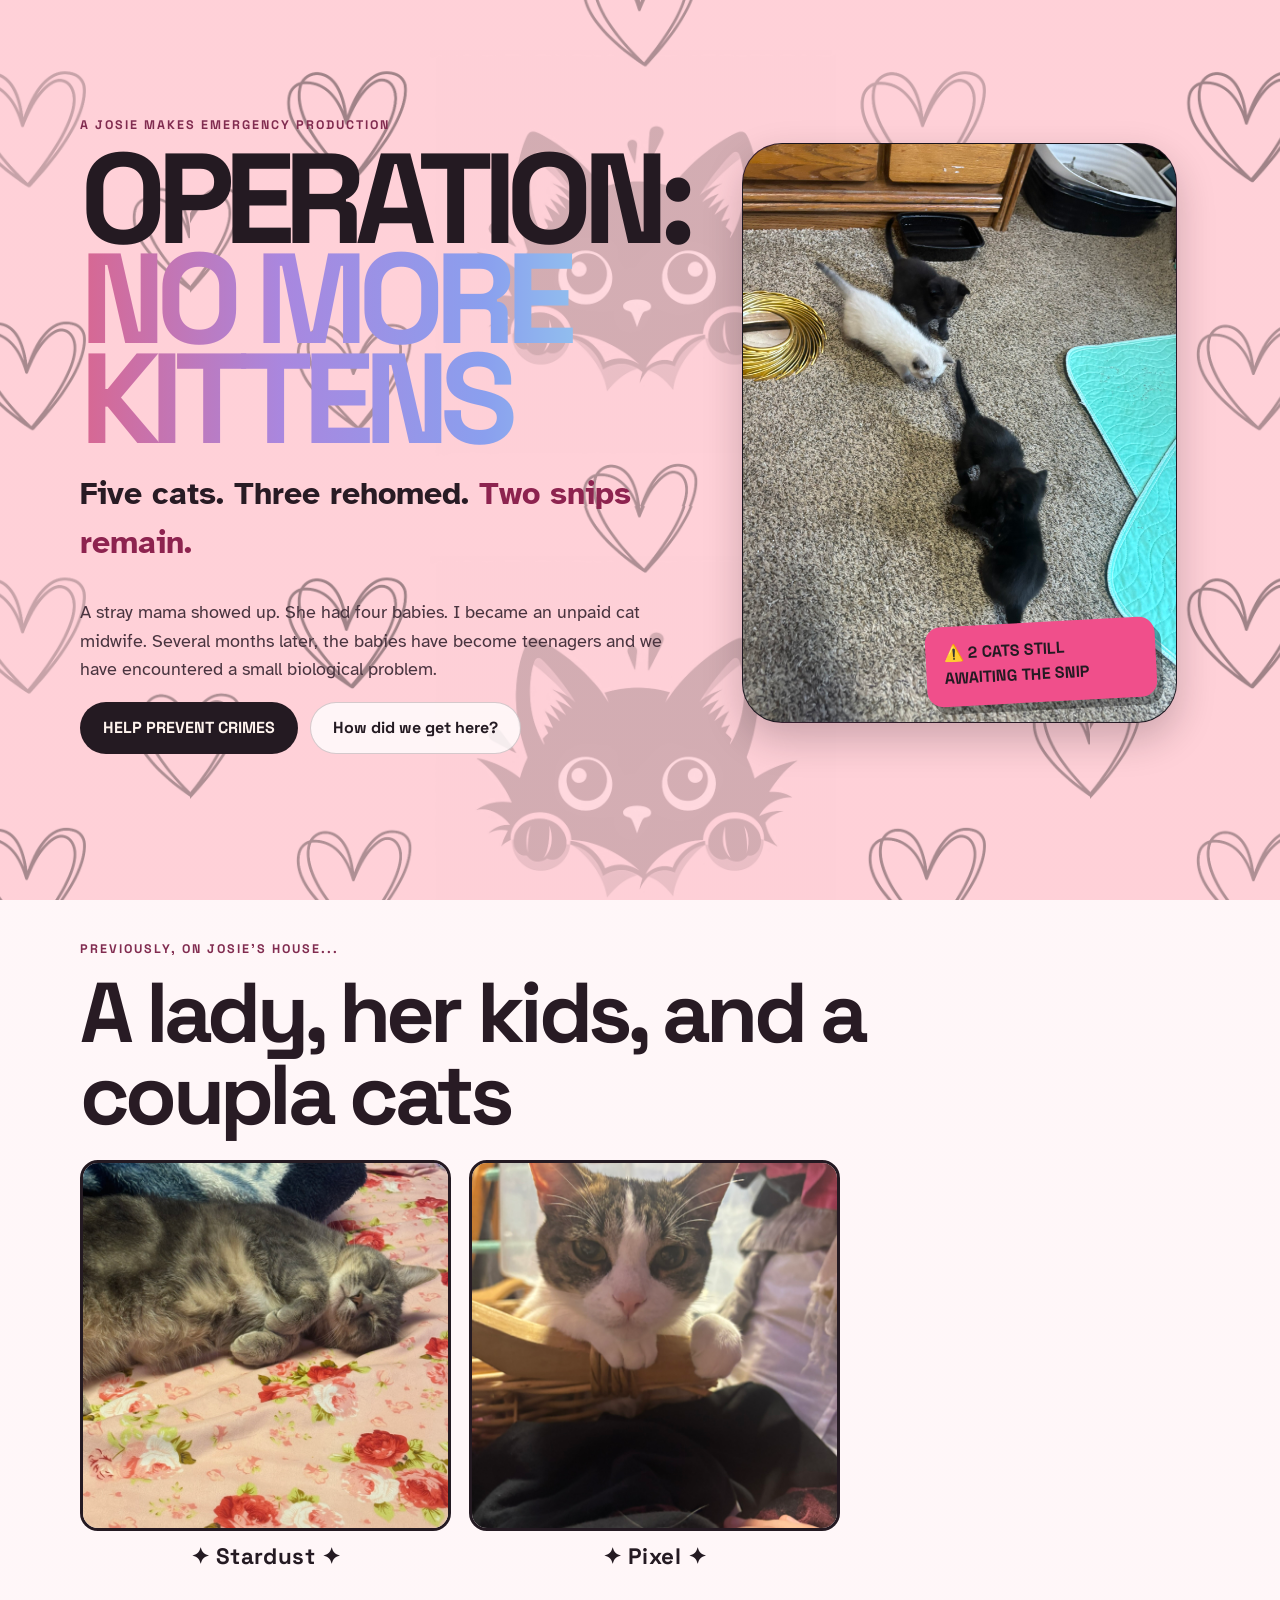
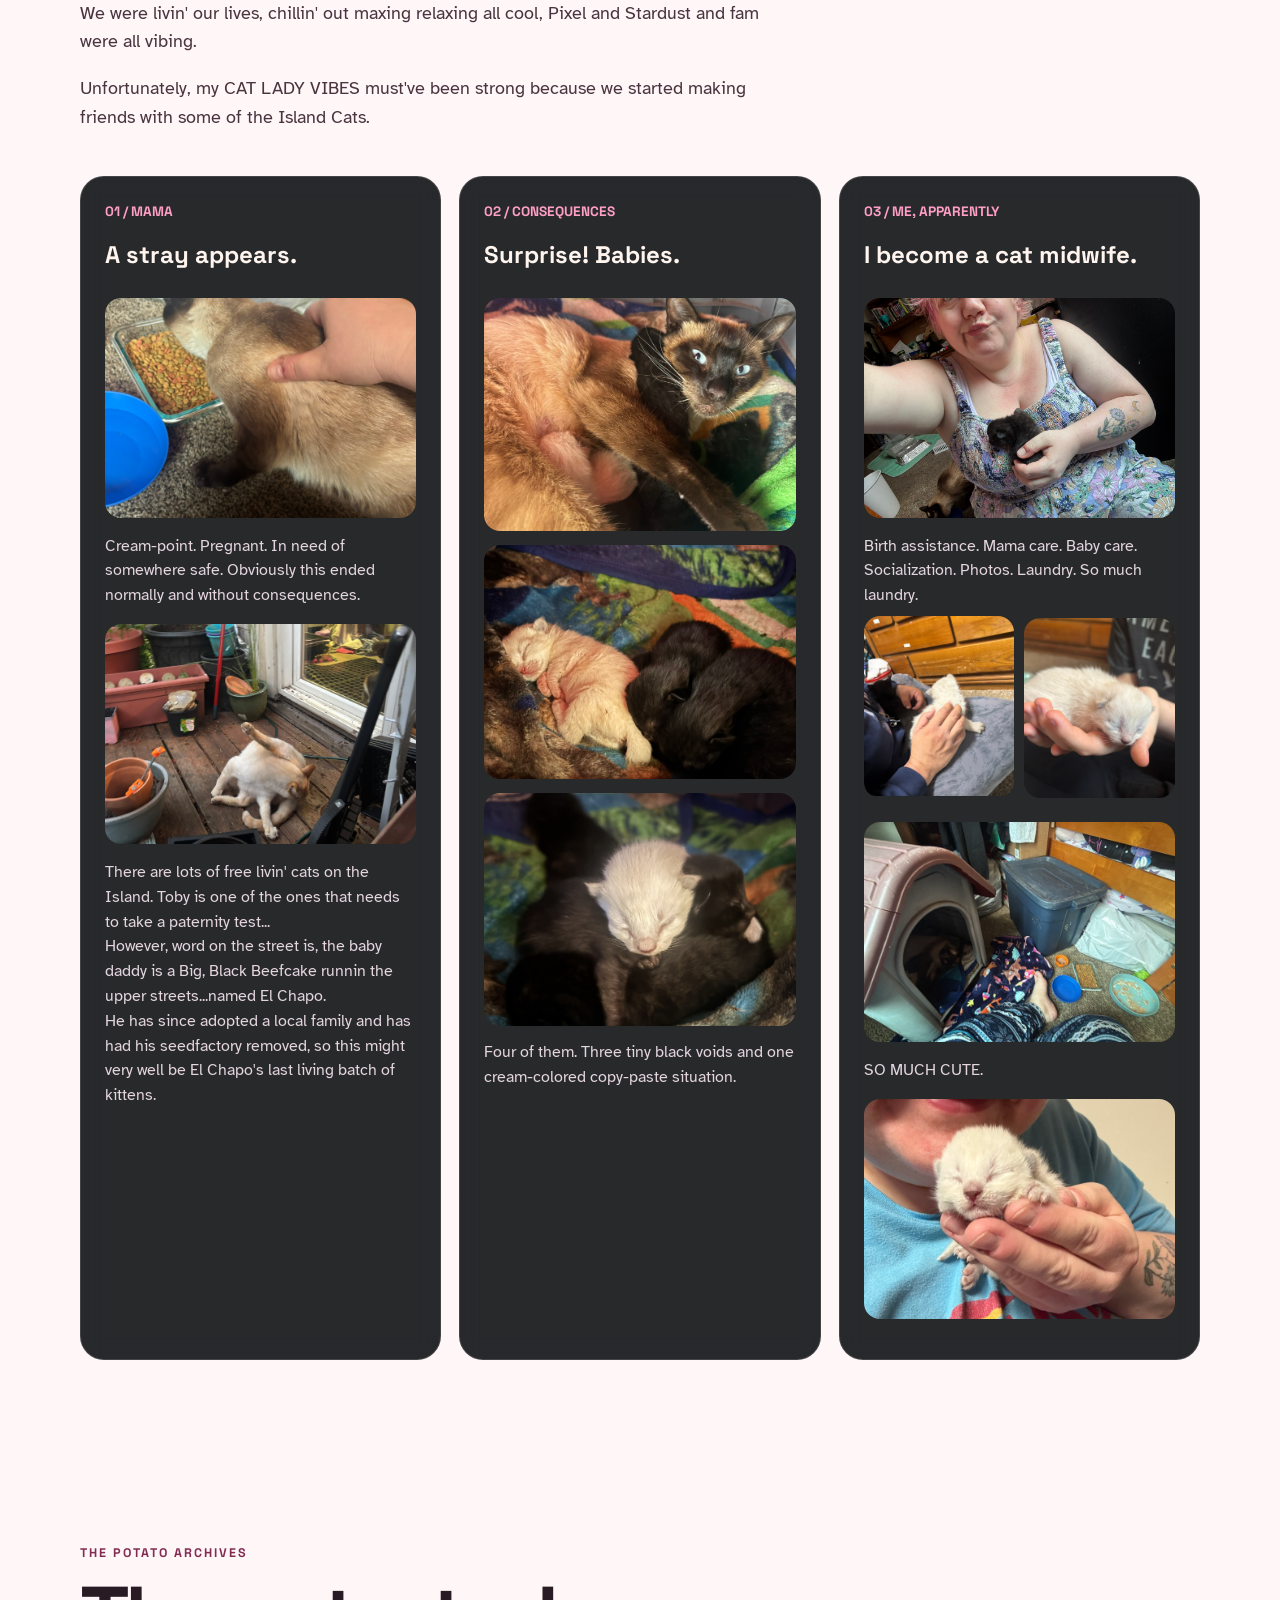
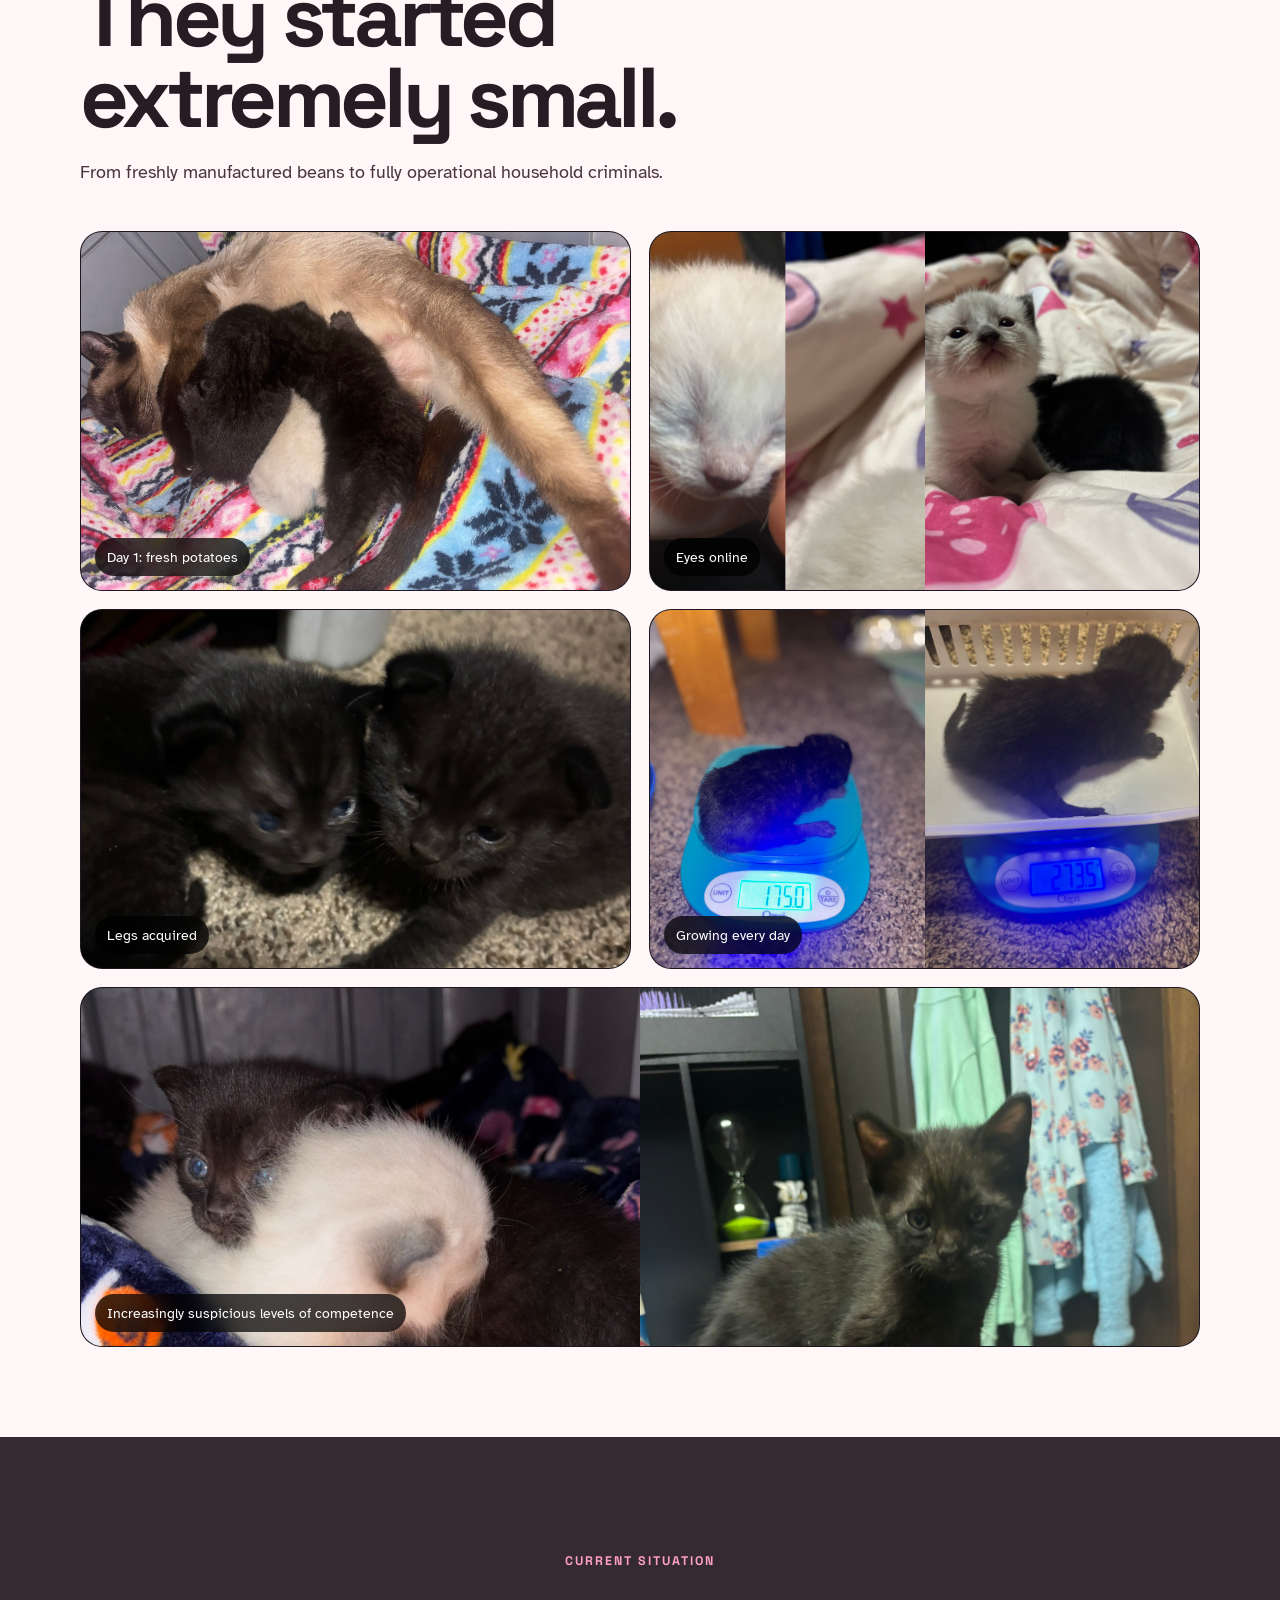
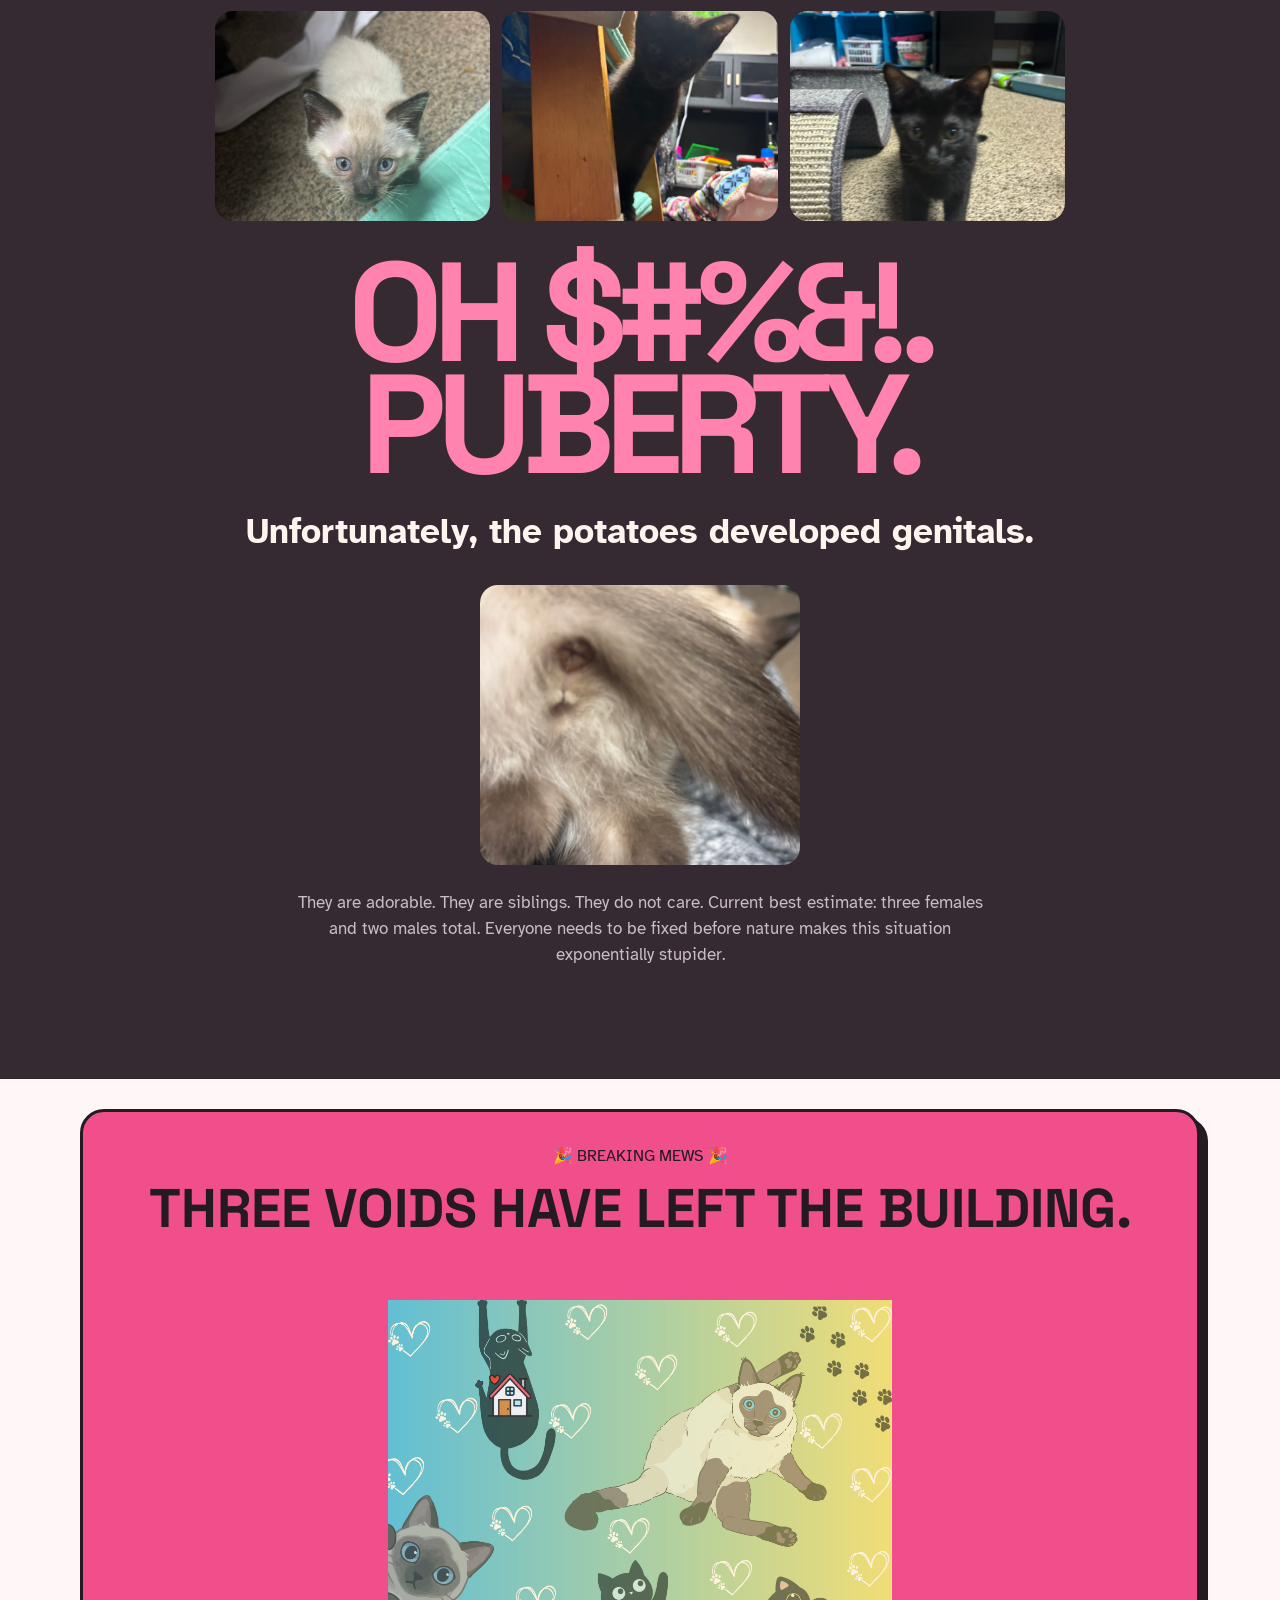
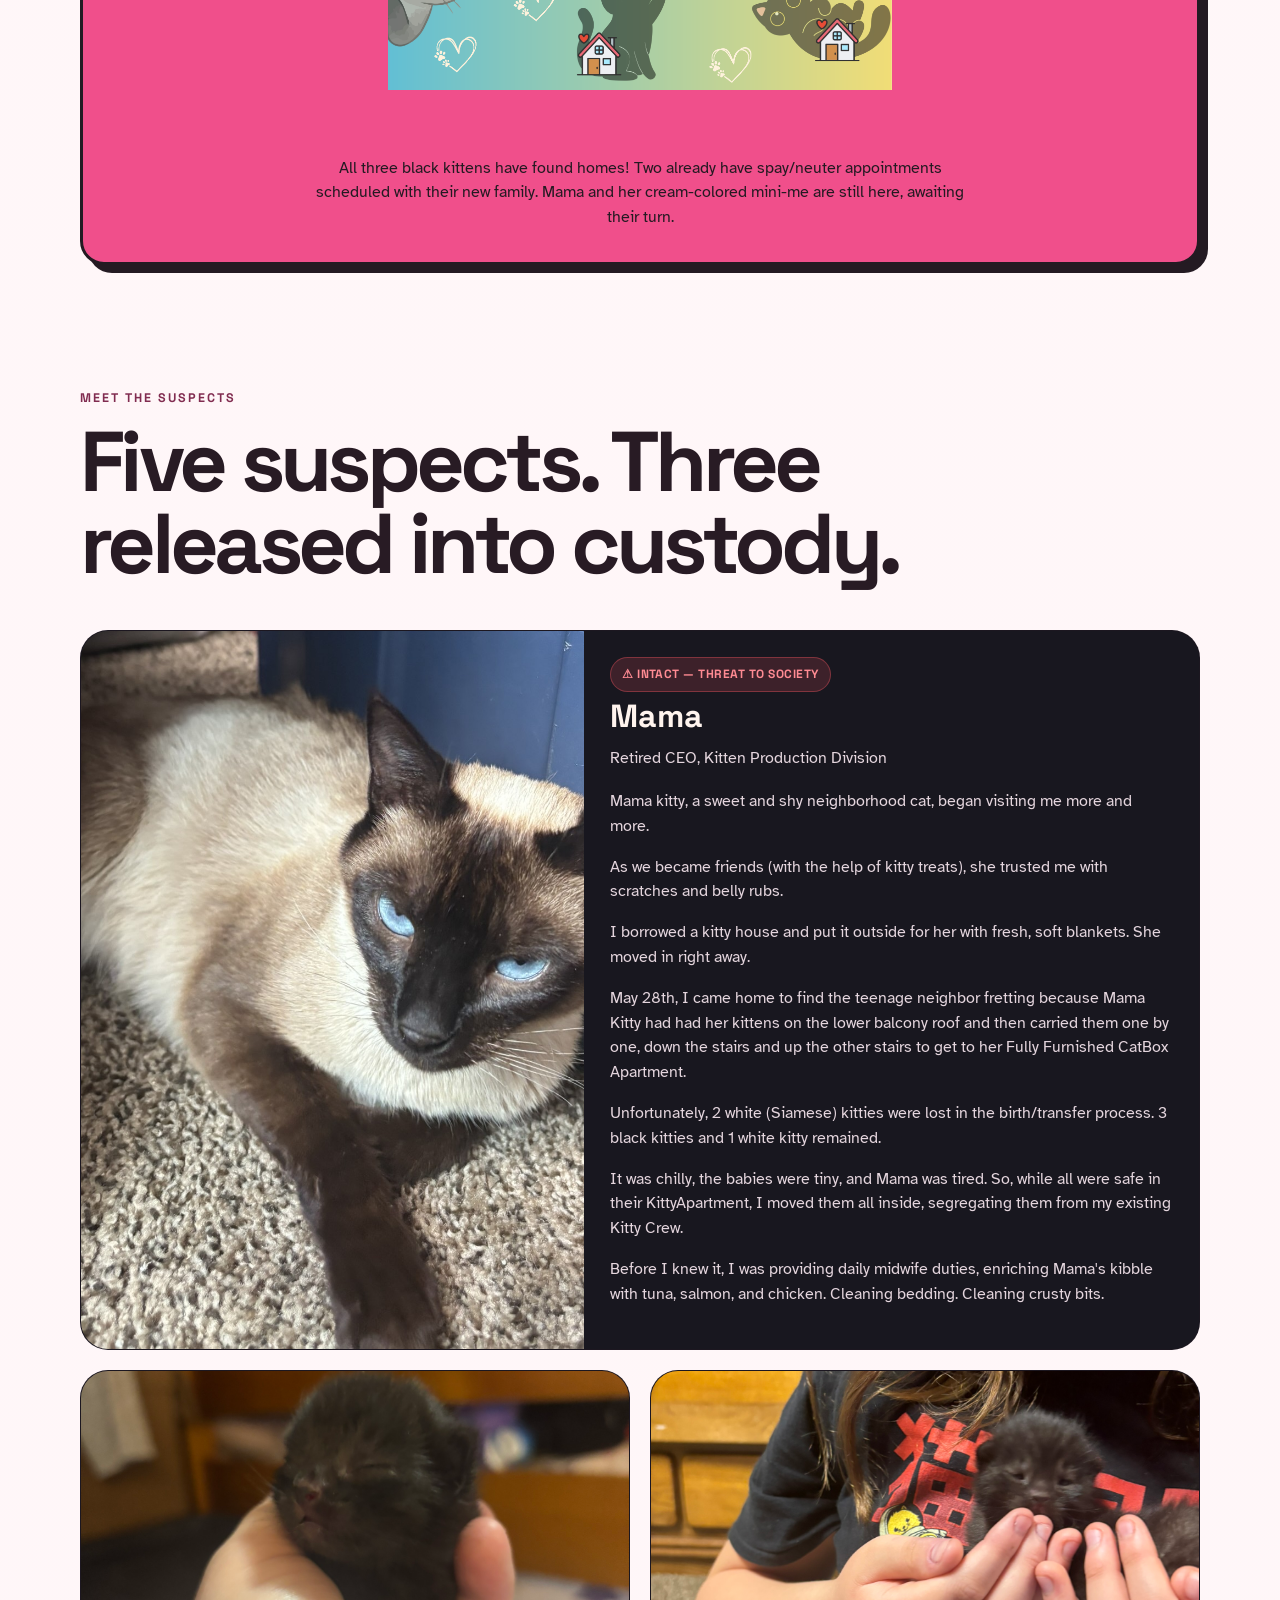
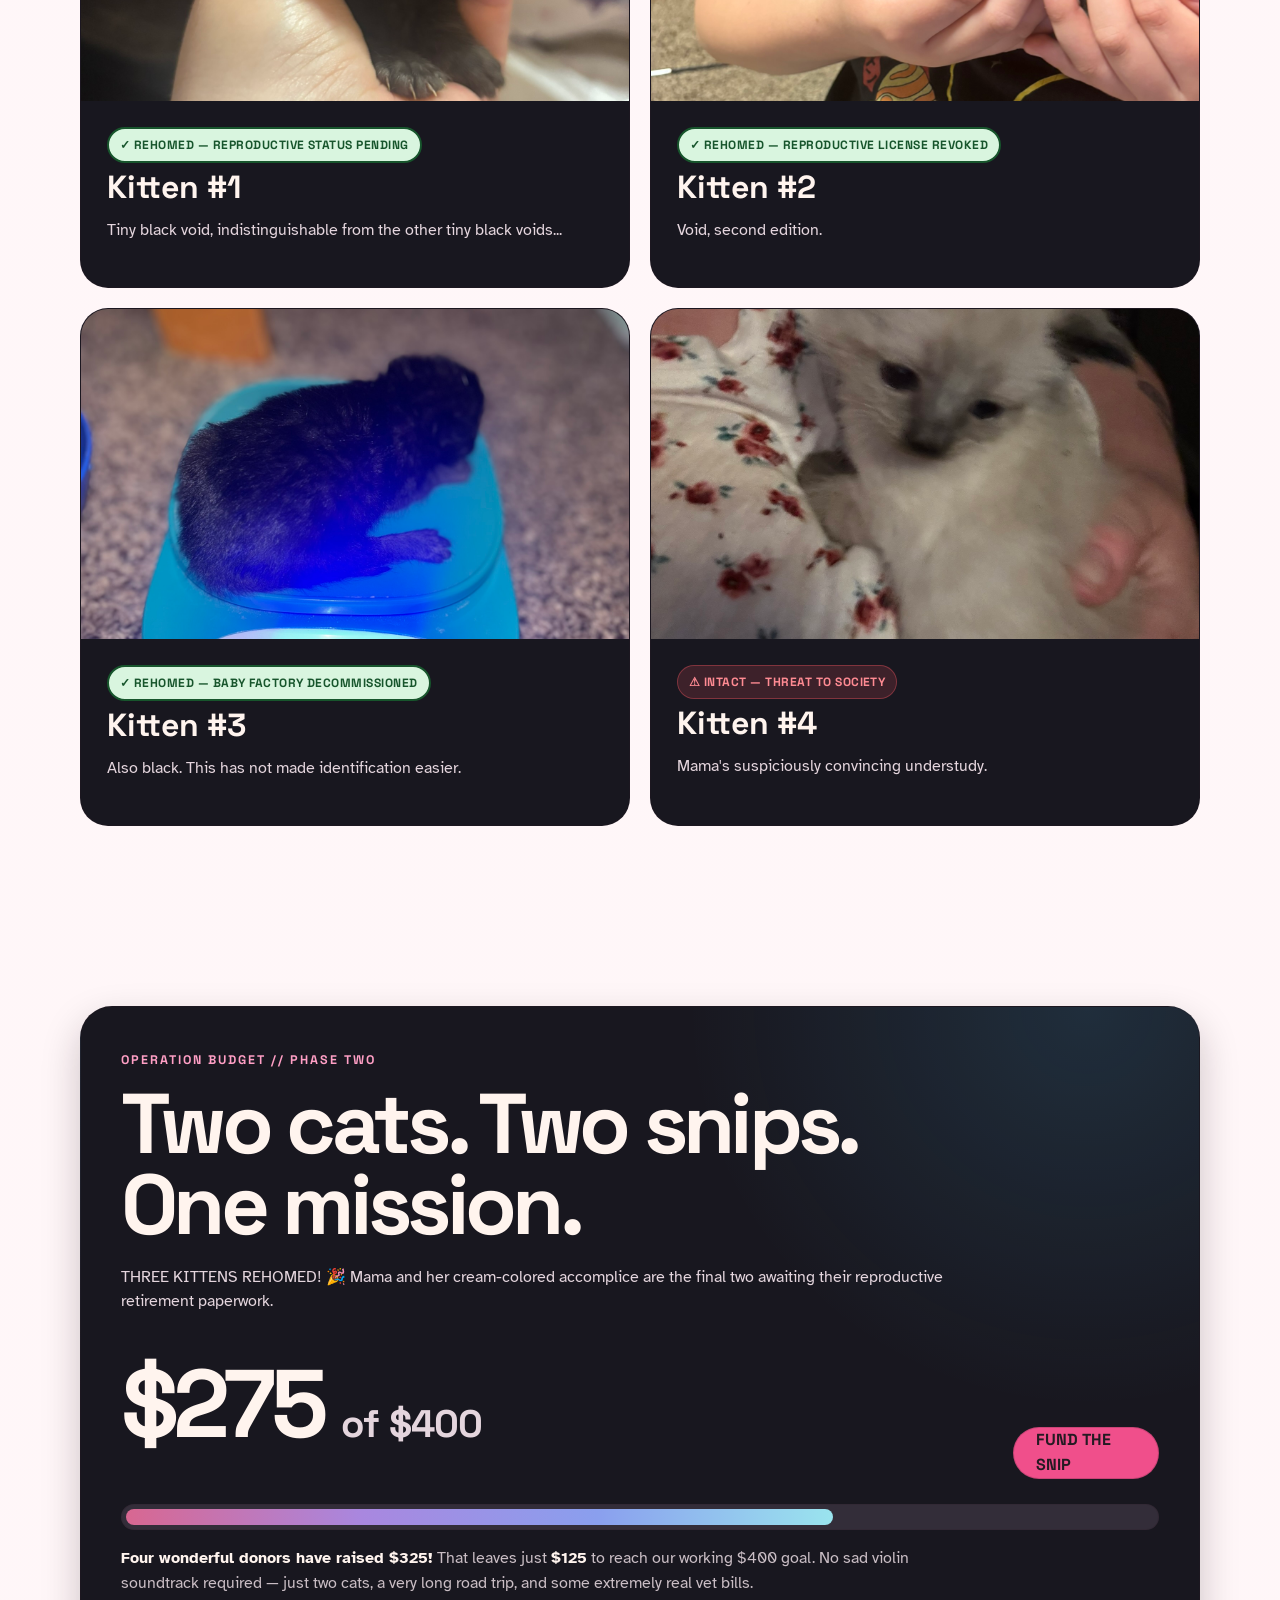
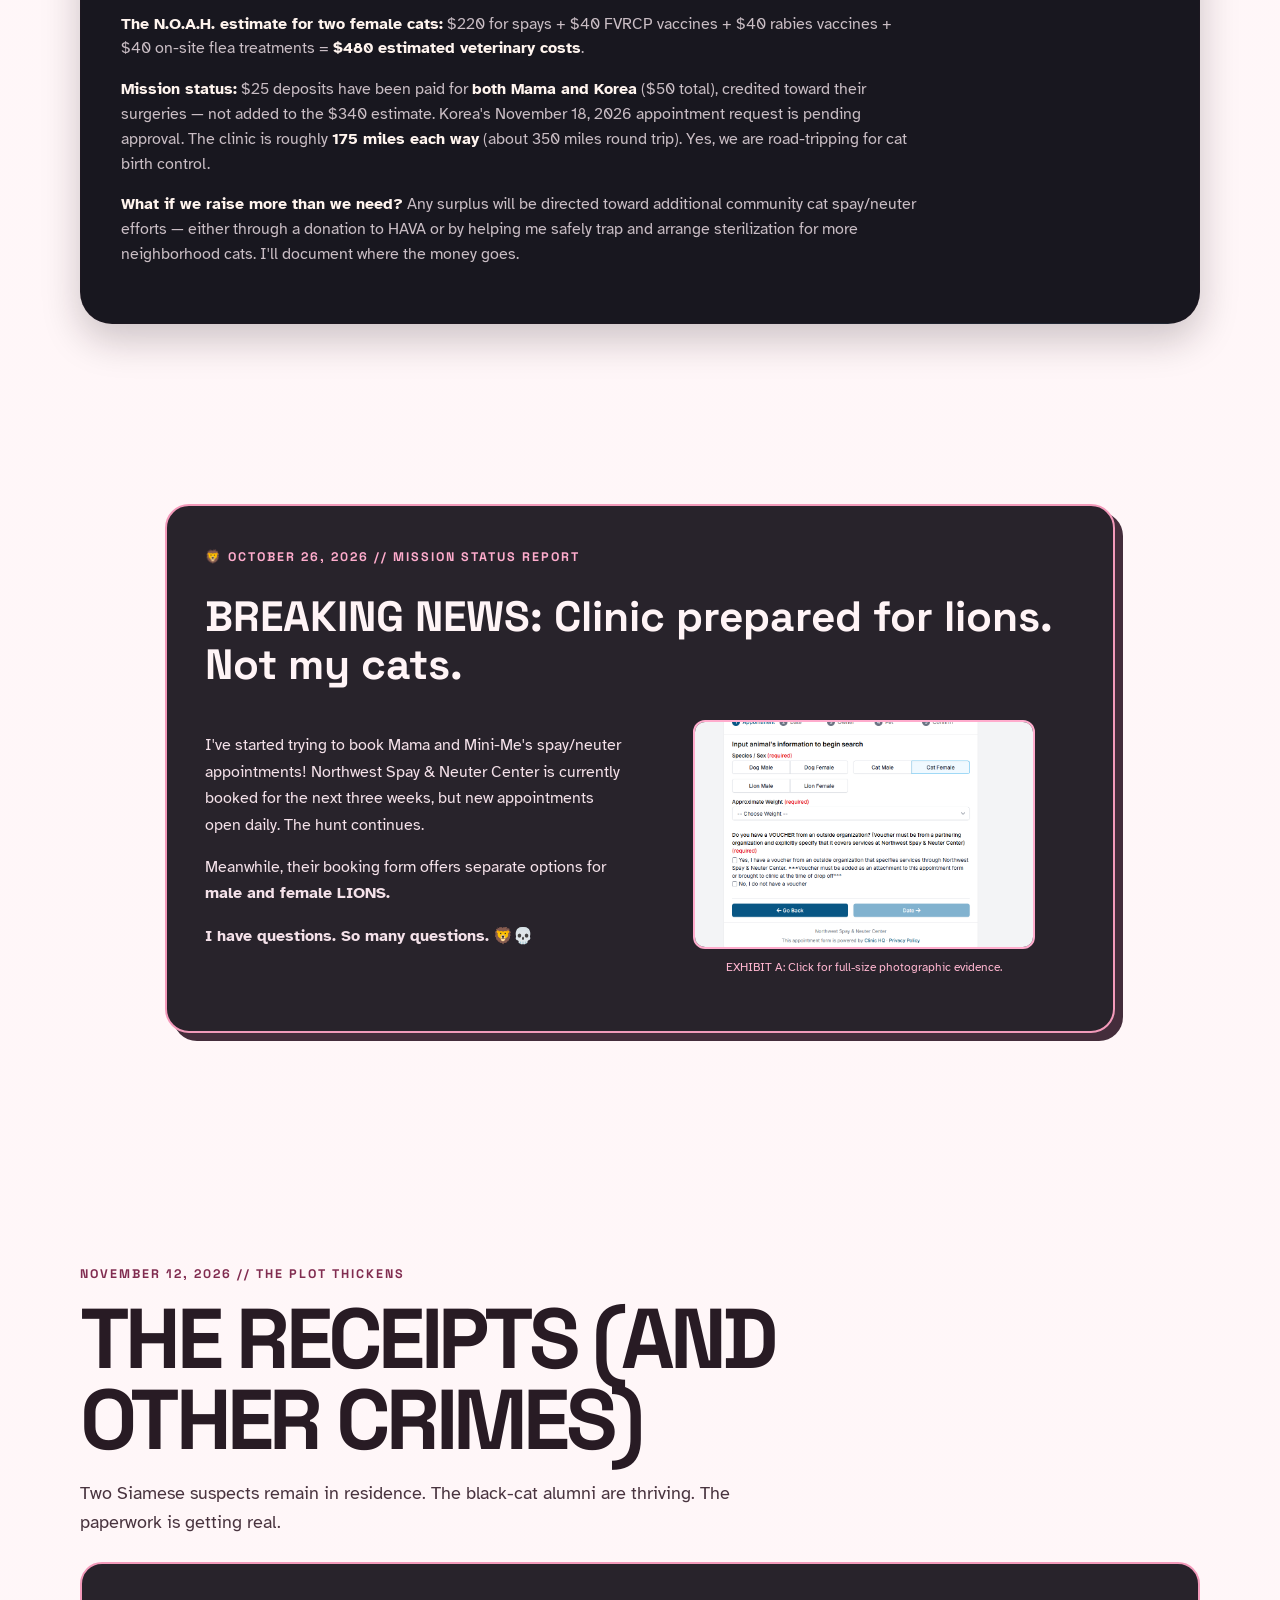
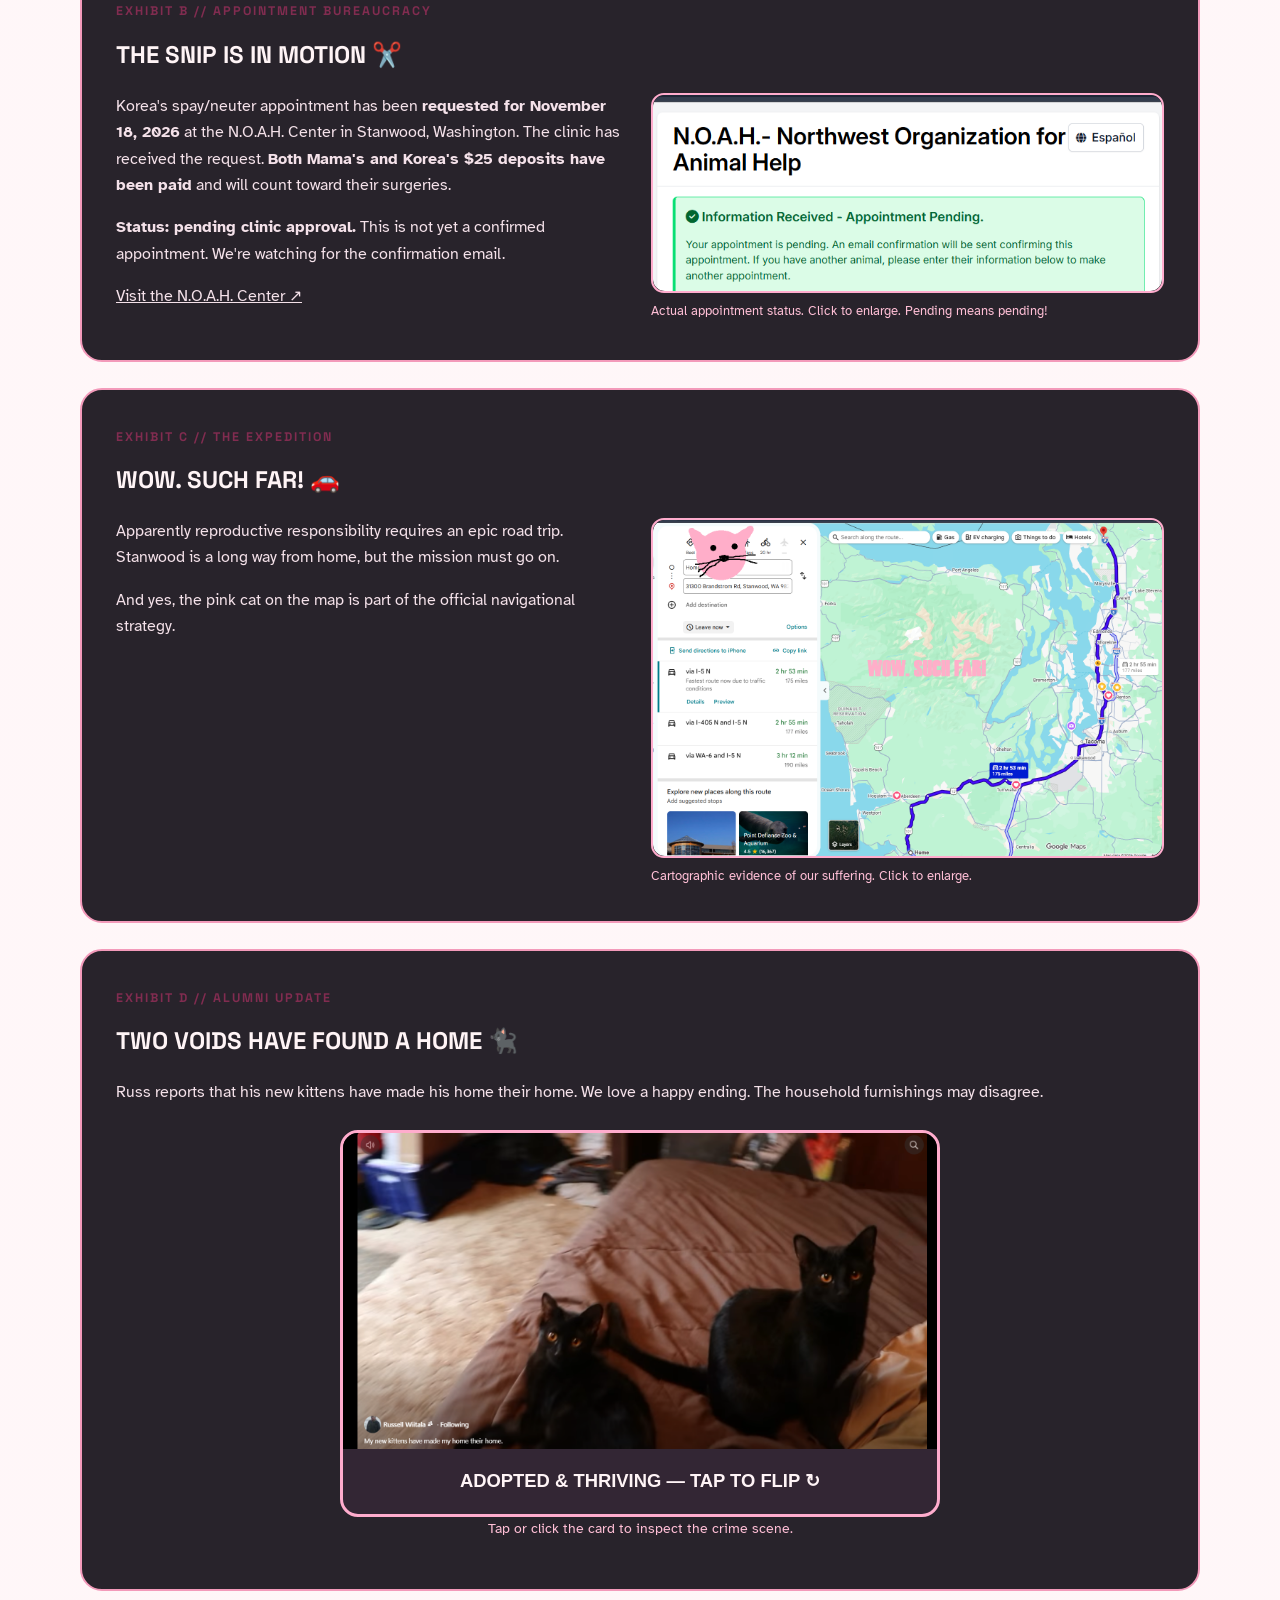
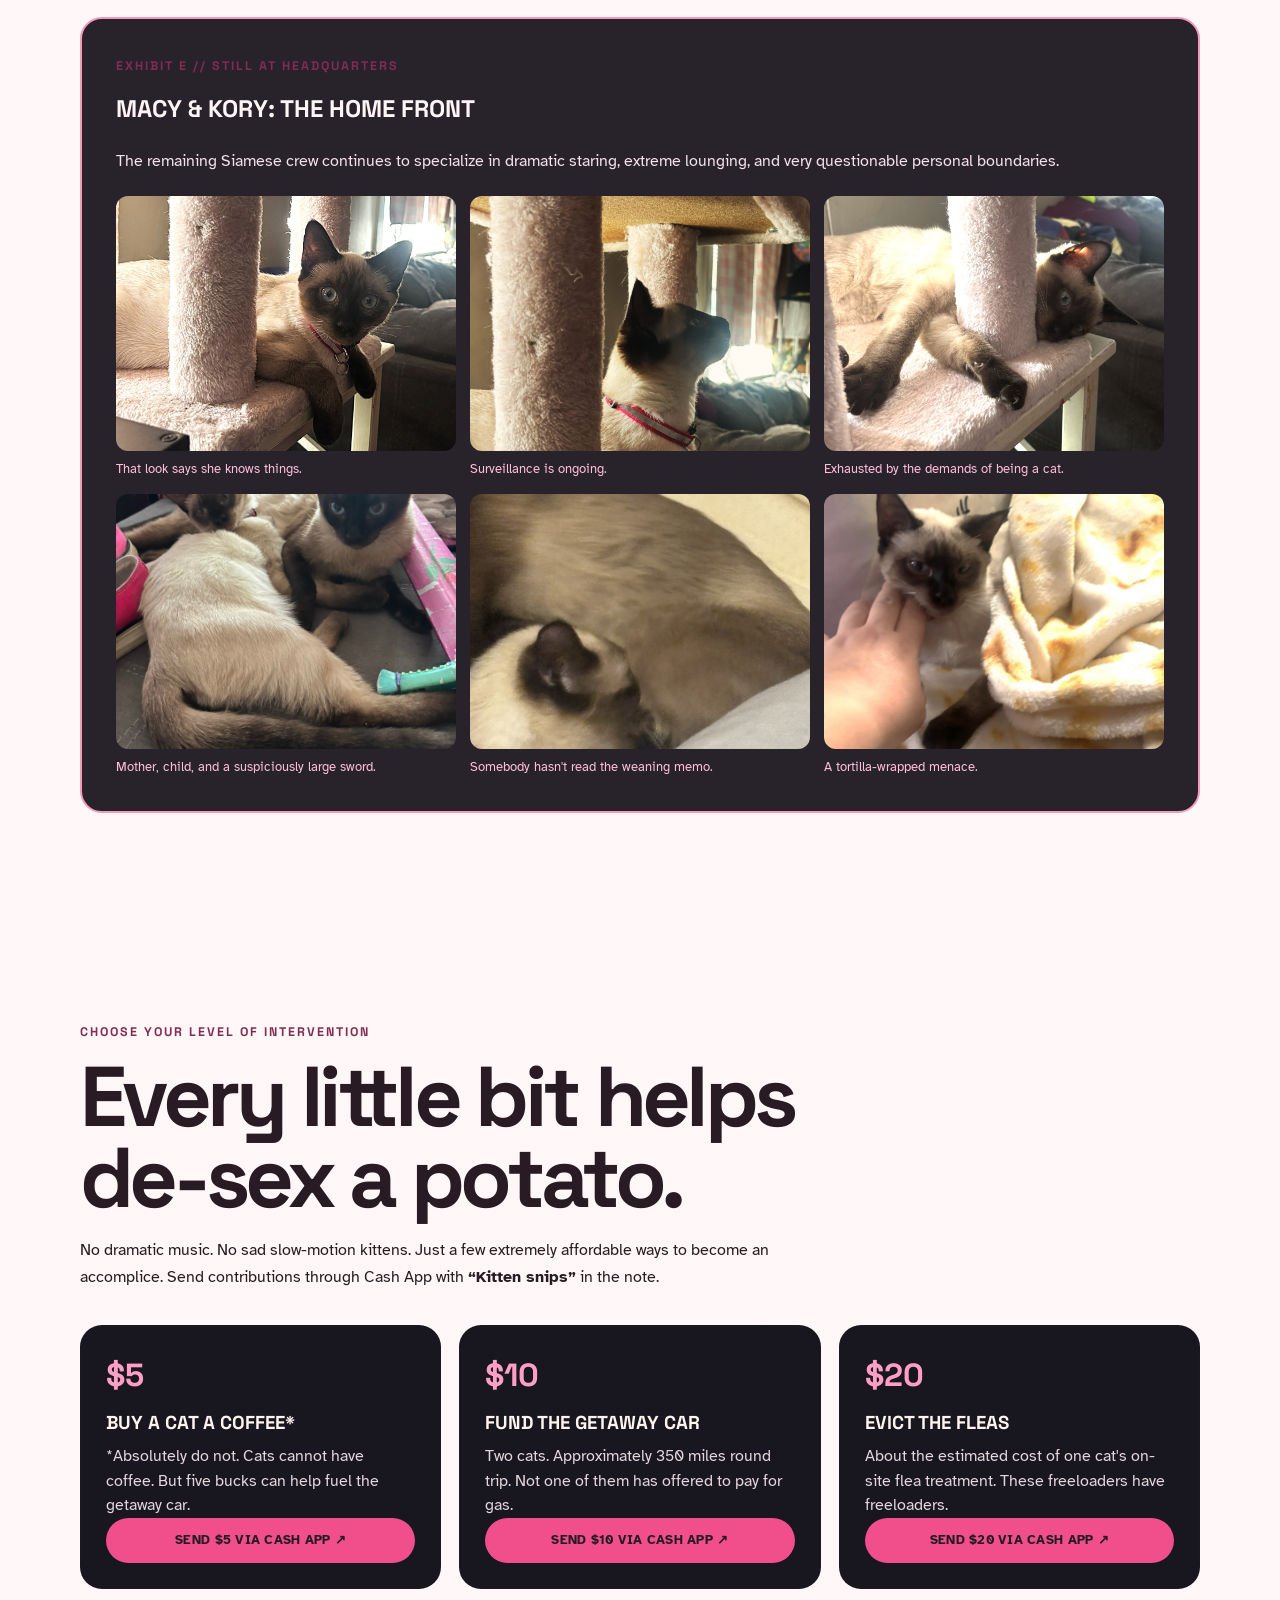
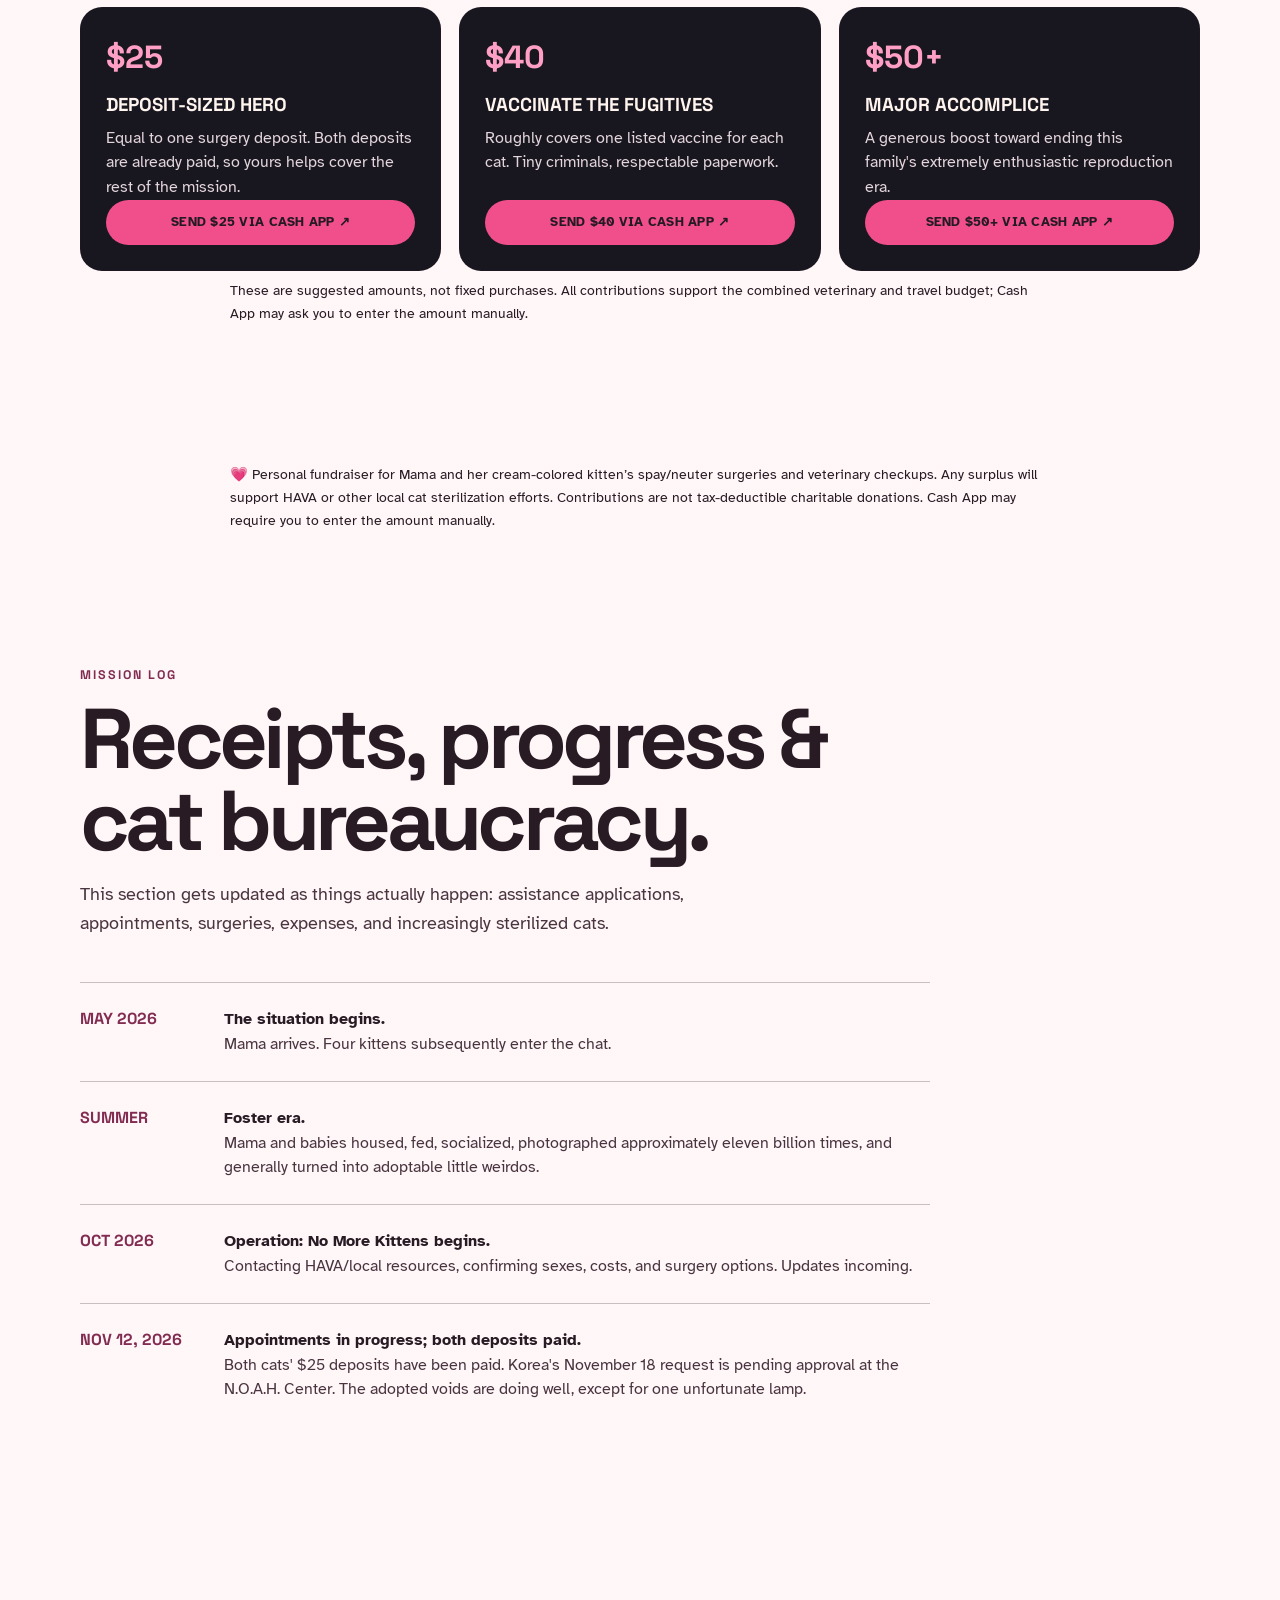
==== commit 4a1fb05d: "Update vet costs and donations" ====
--- a/kittens/index.html
+++ b/kittens/index.html
@@ -1287,15 +1287,13 @@
         </div>
 
         <p class="cost-note">
-          <strong>Four wonderful donors have raised $275!</strong> That leaves just <strong>$125</strong> to reach our working $400 goal. No sad violin soundtrack required — just two cats, a very long road trip, and some extremely real vet bills.
+          <strong>Four wonderful donors have raised $325!</strong> That leaves just <strong>$125</strong> to reach our working $400 goal. No sad violin soundtrack required — just two cats, a very long road trip, and some extremely real vet bills.
         </p>
 
         <p class="cost-note">
           <strong>The N.O.A.H. estimate for two female cats:</strong>
           $220 for spays + $40 FVRCP vaccines + $40 rabies vaccines + $40 on-site flea treatments
-          = <strong>$340 estimated veterinary costs</strong>. The remaining $60 in our $400 goal
-          helps with the long round trip to Stanwood and possible extra expenses.
-          This is a planning estimate, not a final clinic quote; additional services or costs may change it.
+          = <strong>$480 estimated veterinary costs</strong>. 
         </p>
 
         <p class="cost-note">
@@ -1577,4 +1575,4 @@
 </script>
 </body>
 
-</html>+</html>
